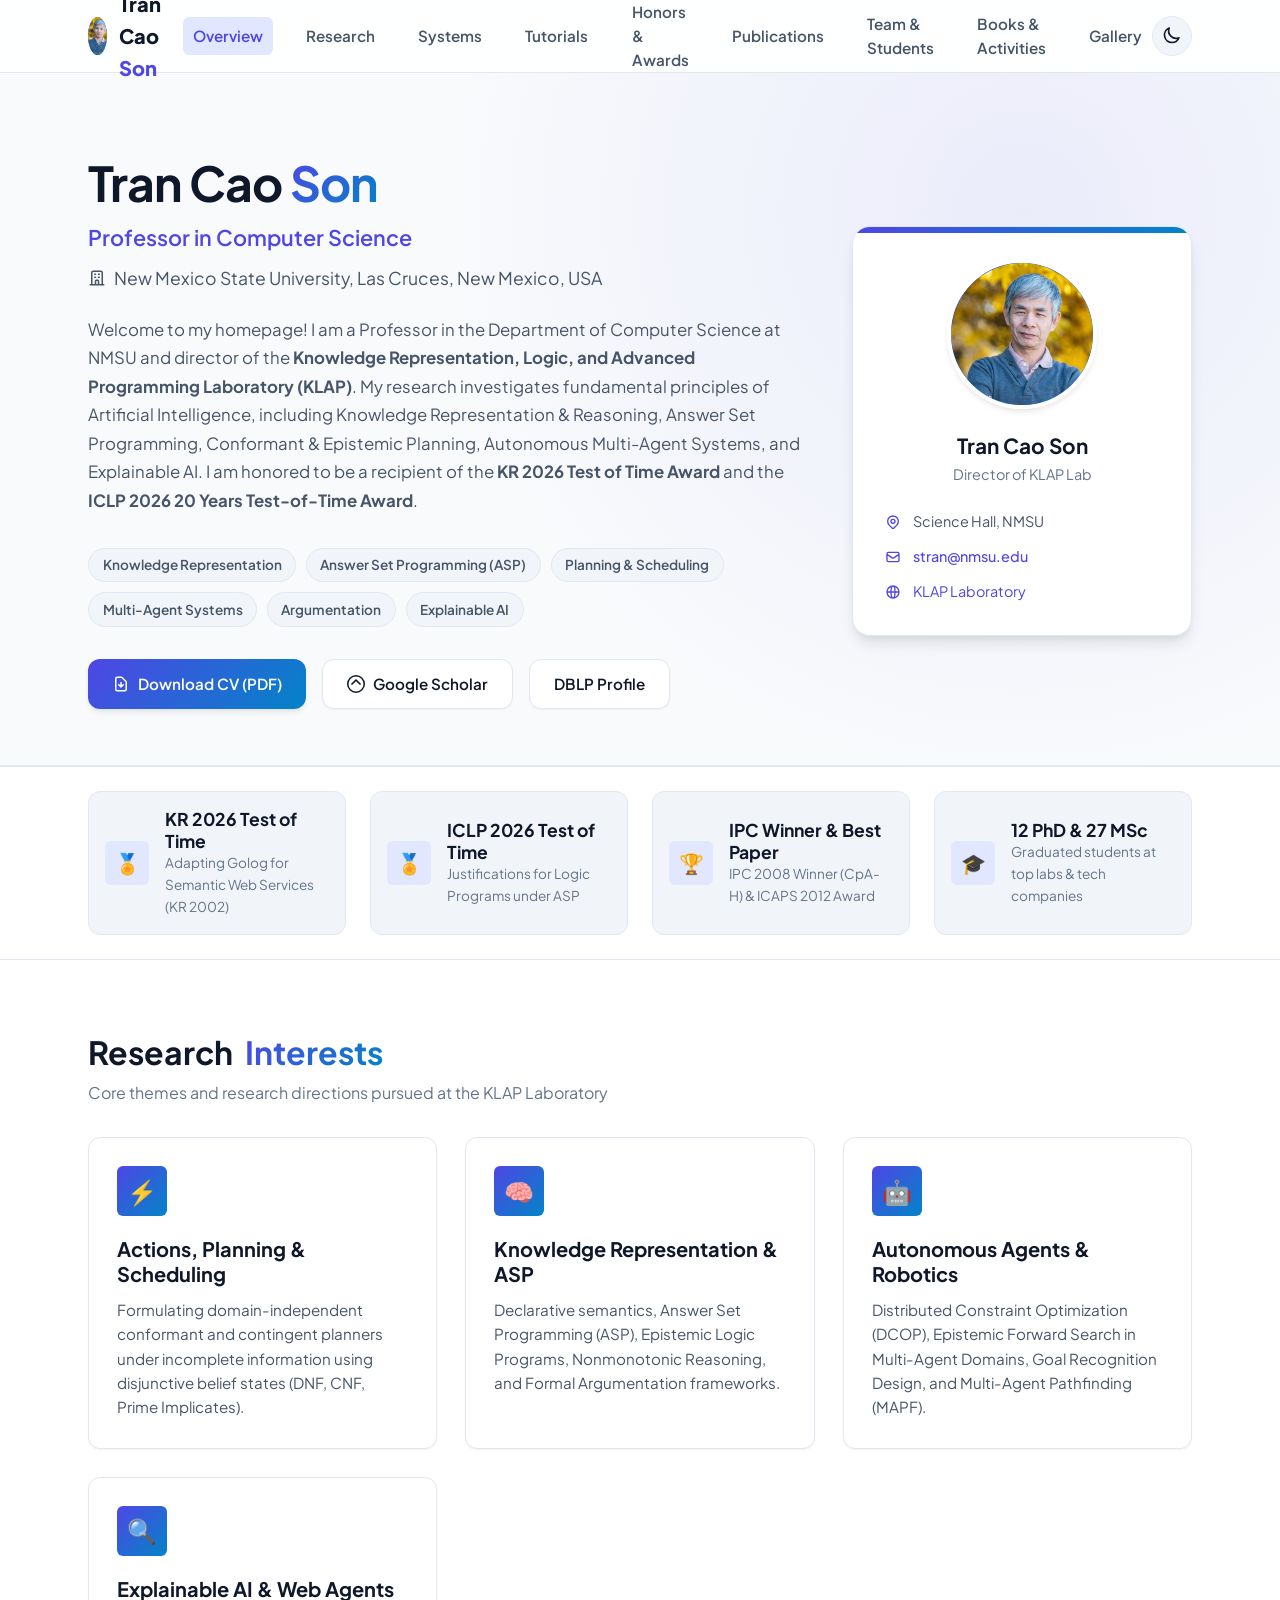
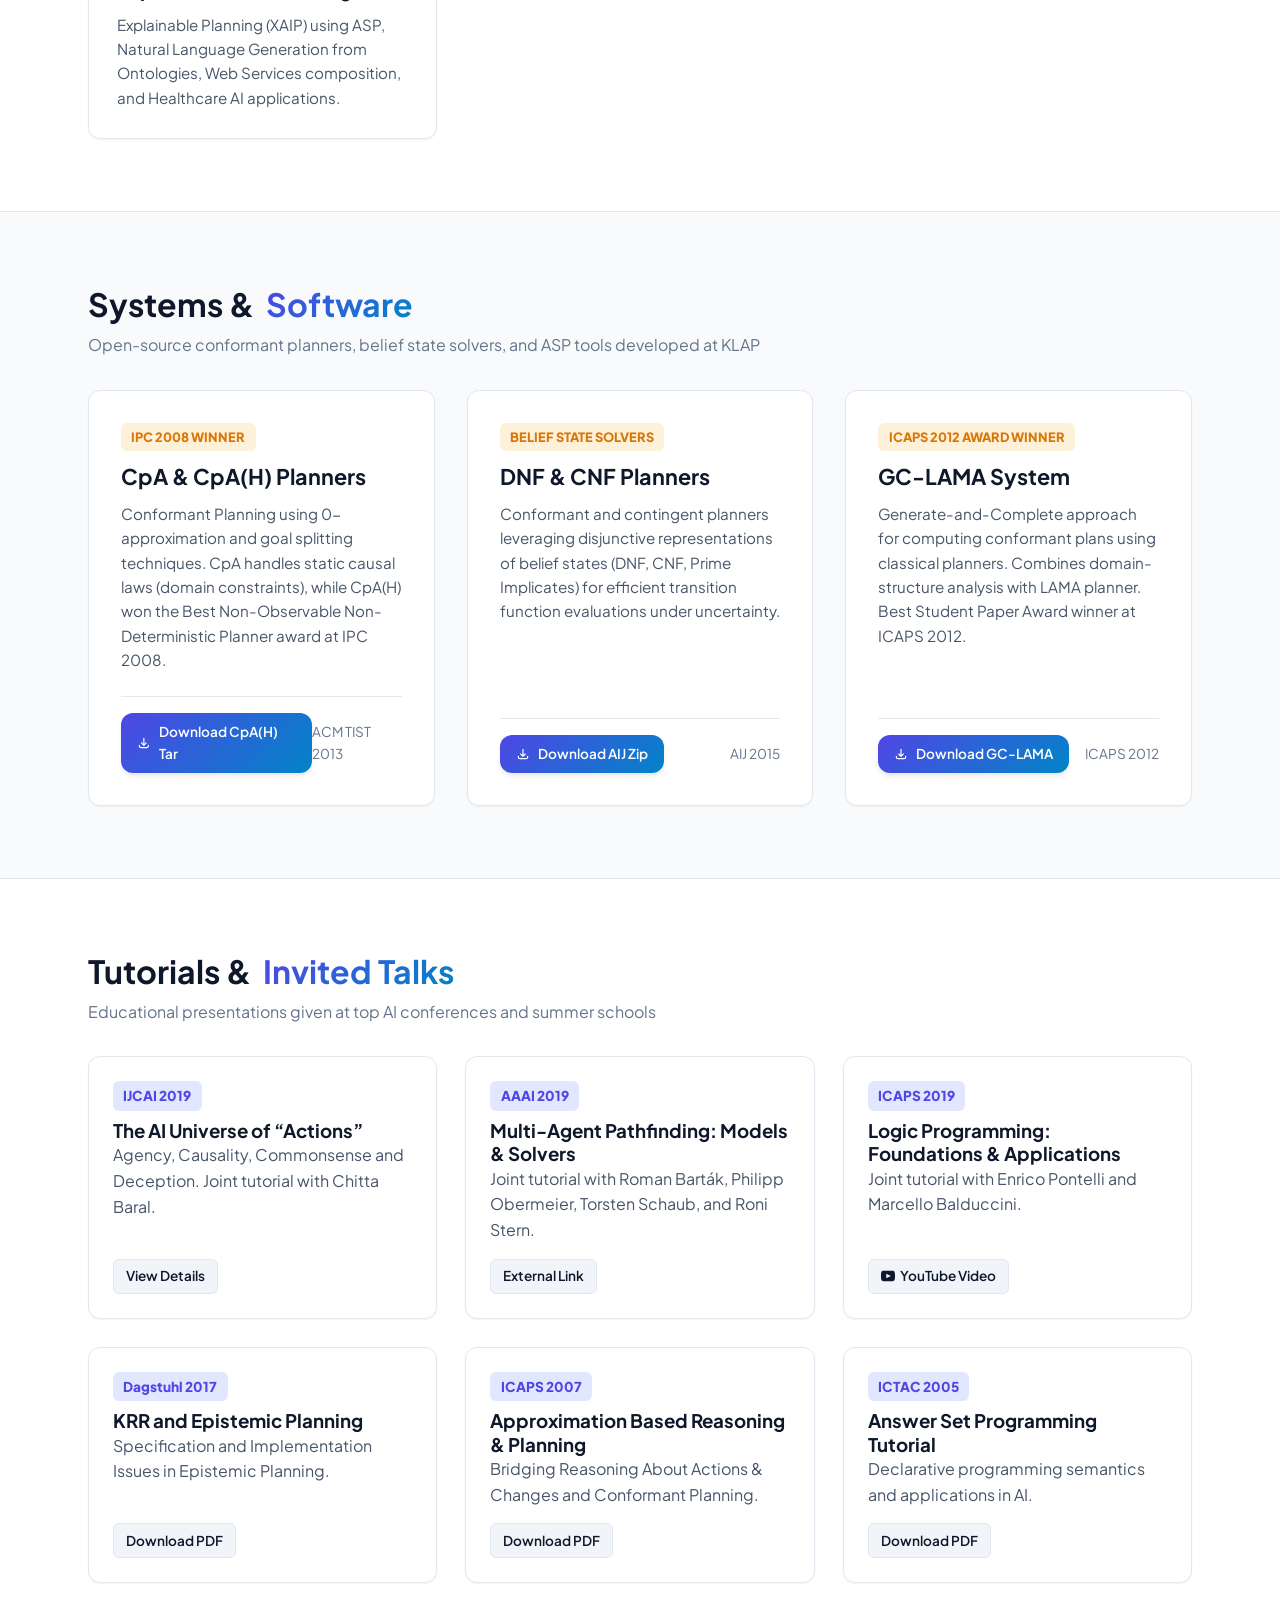
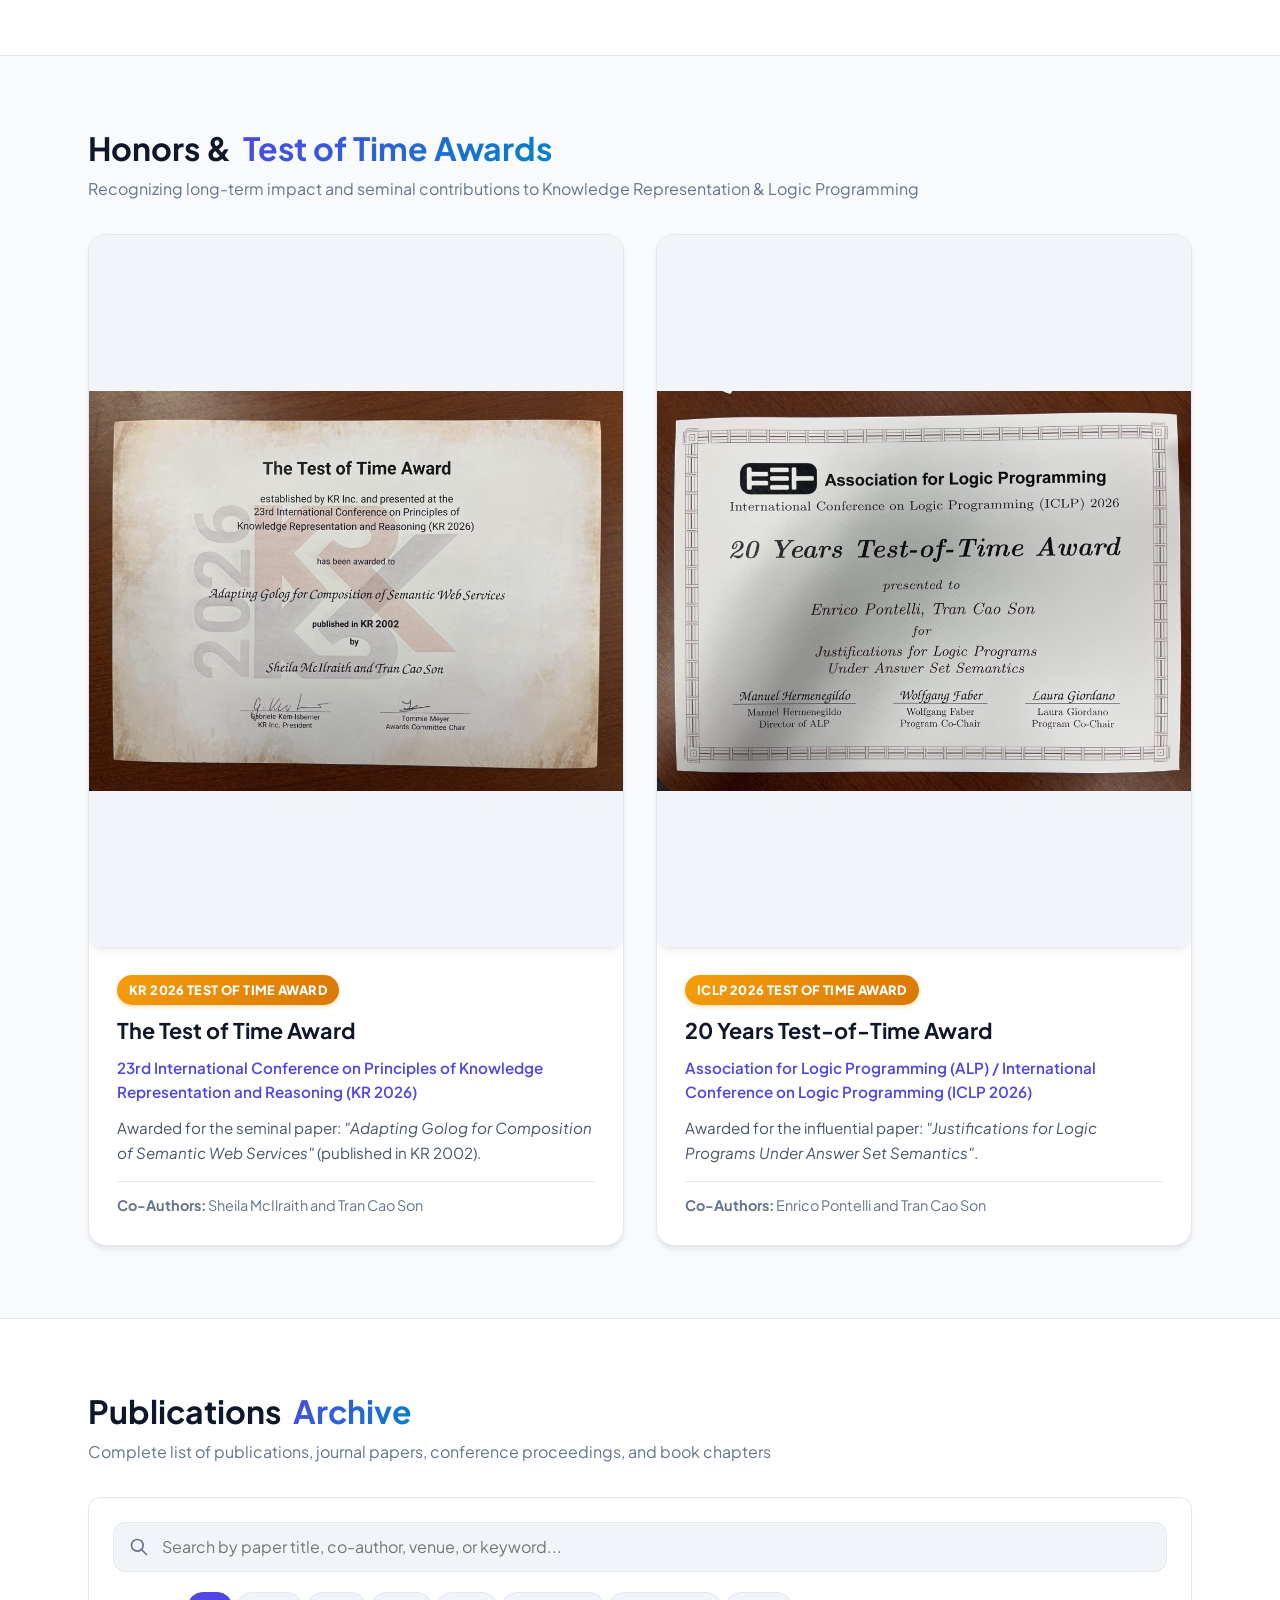
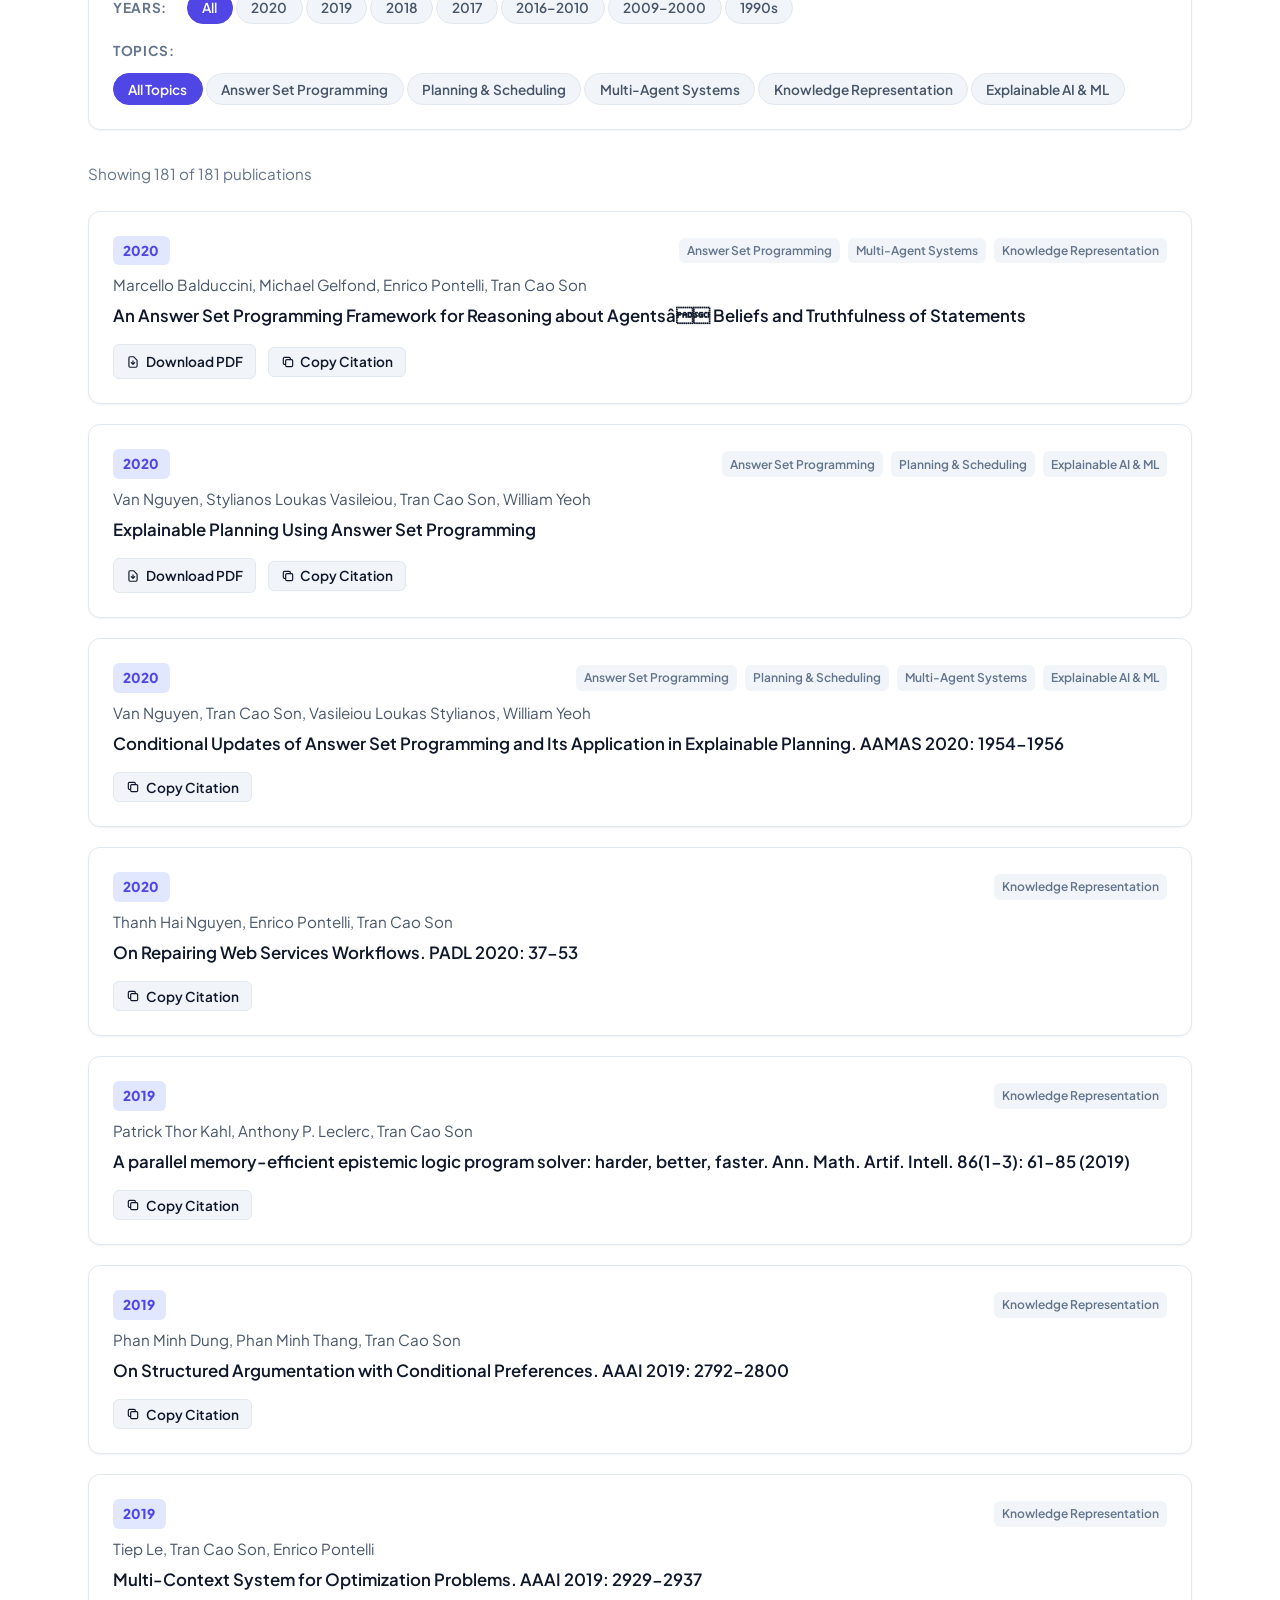
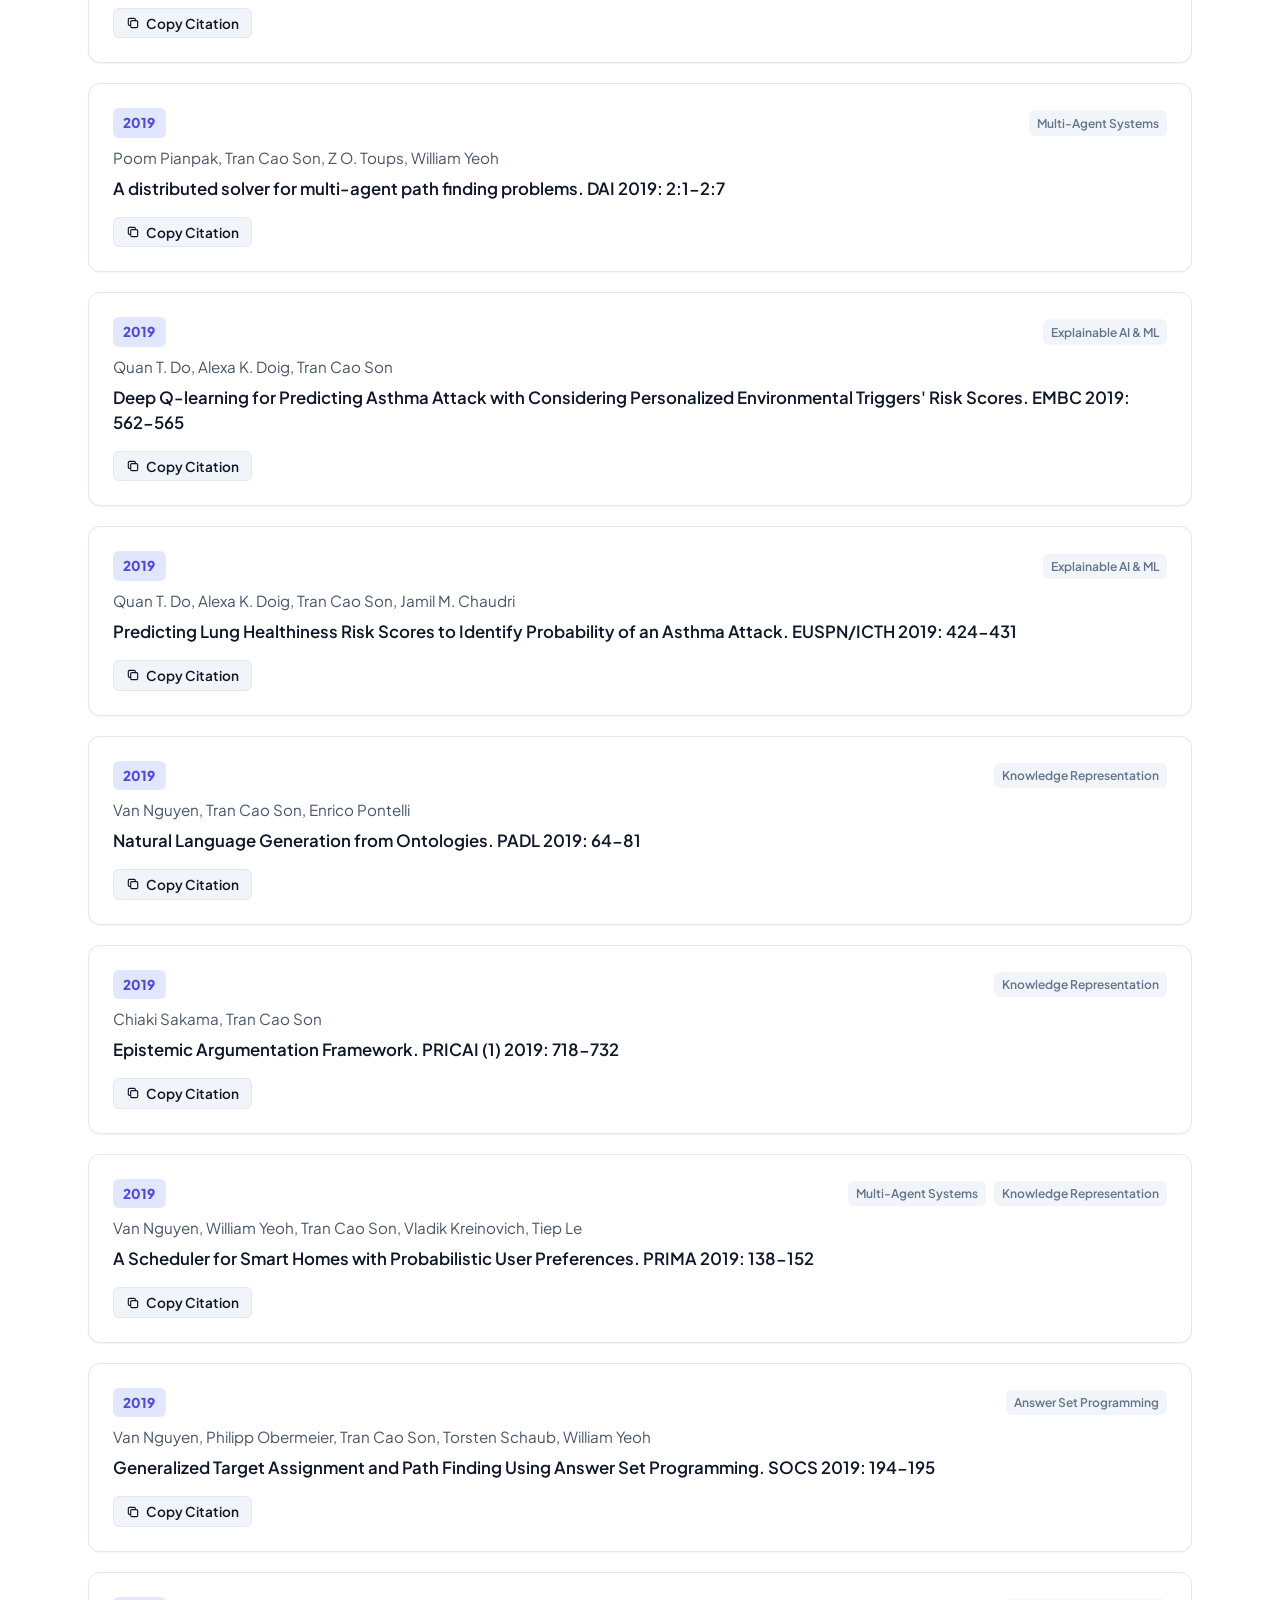
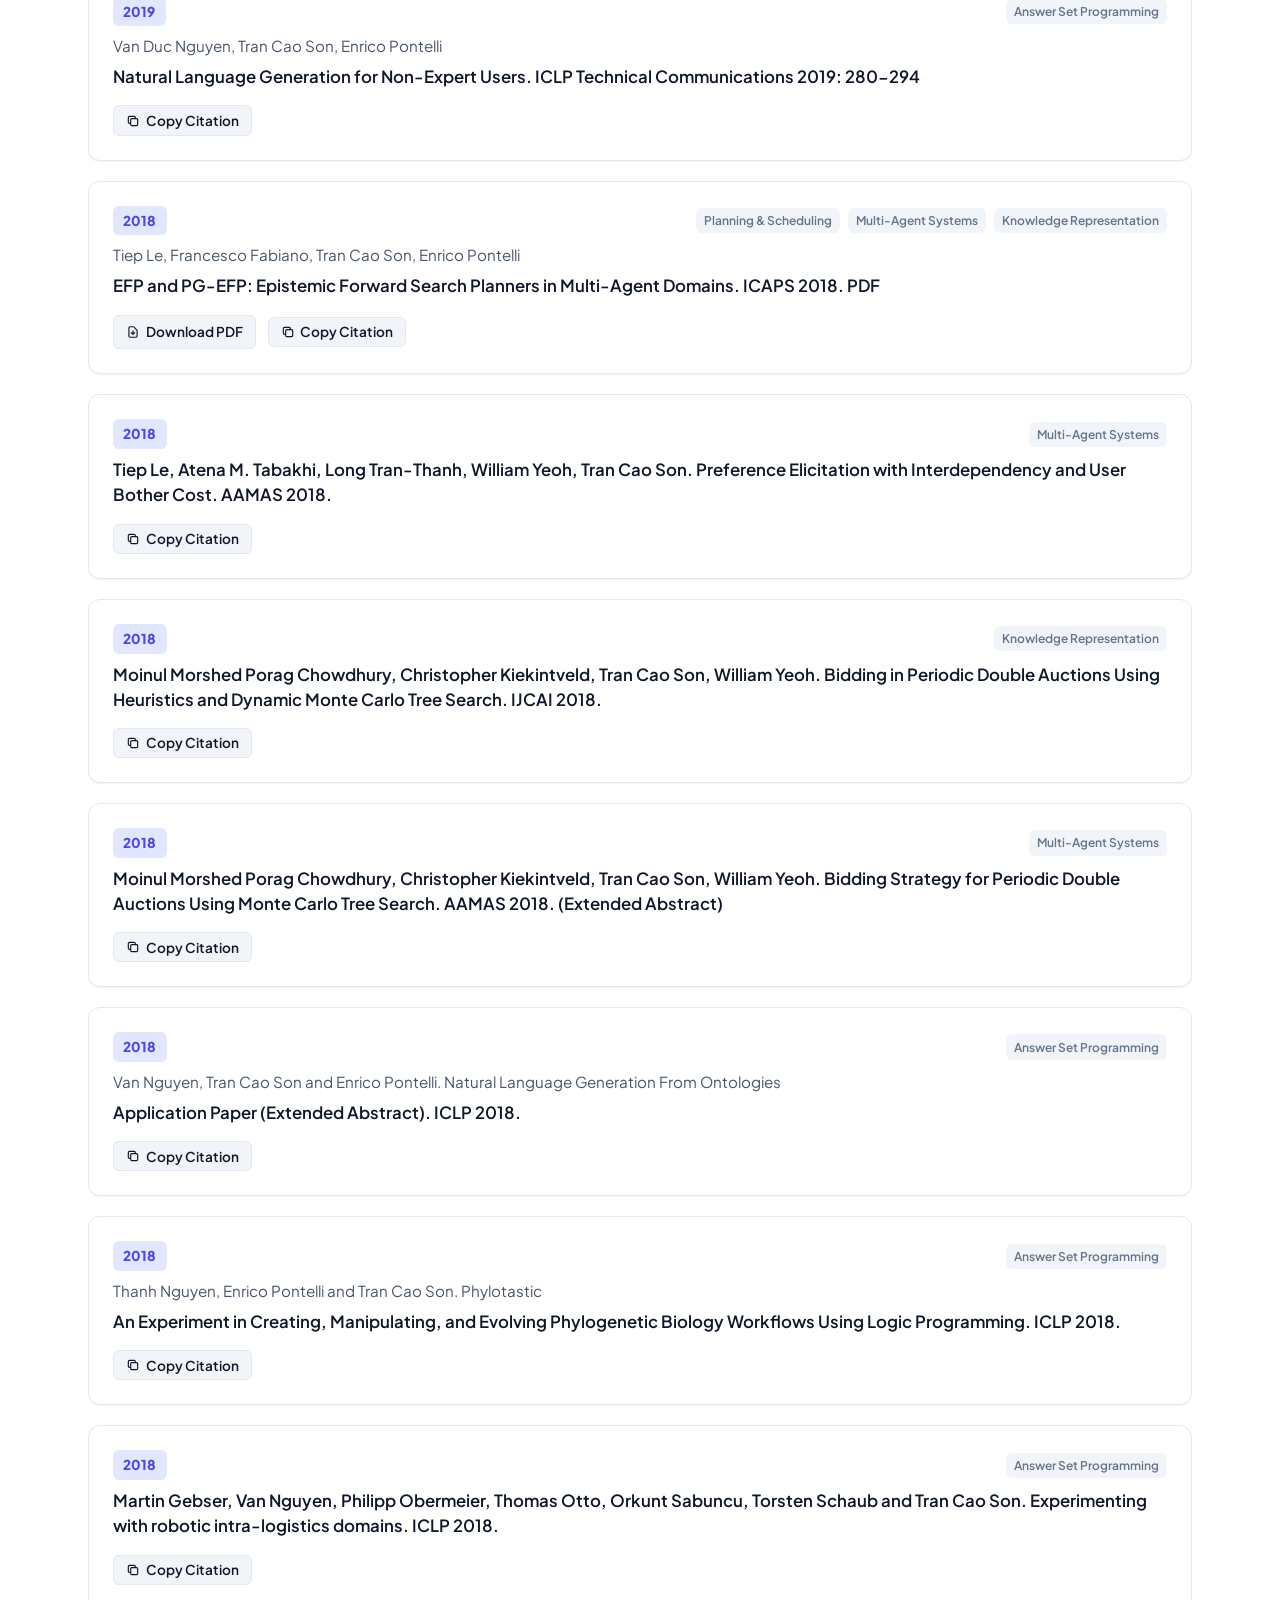
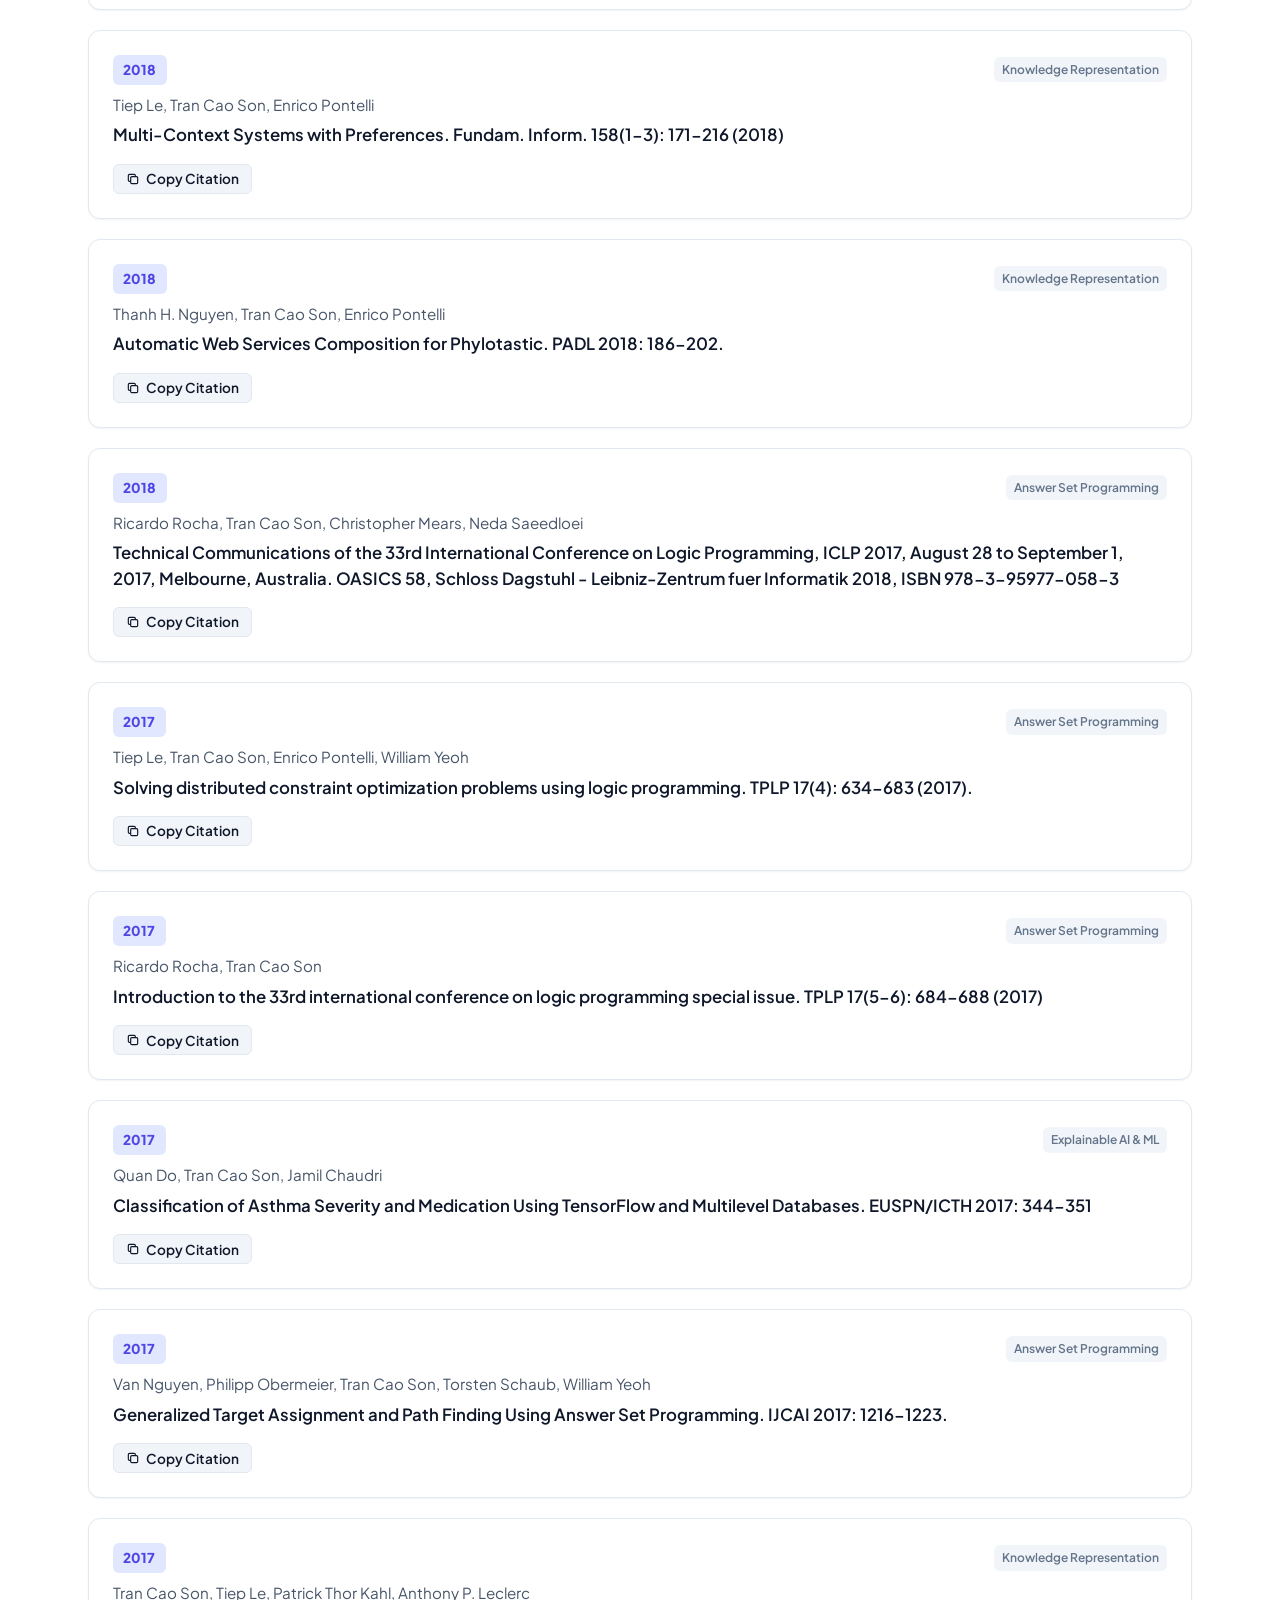
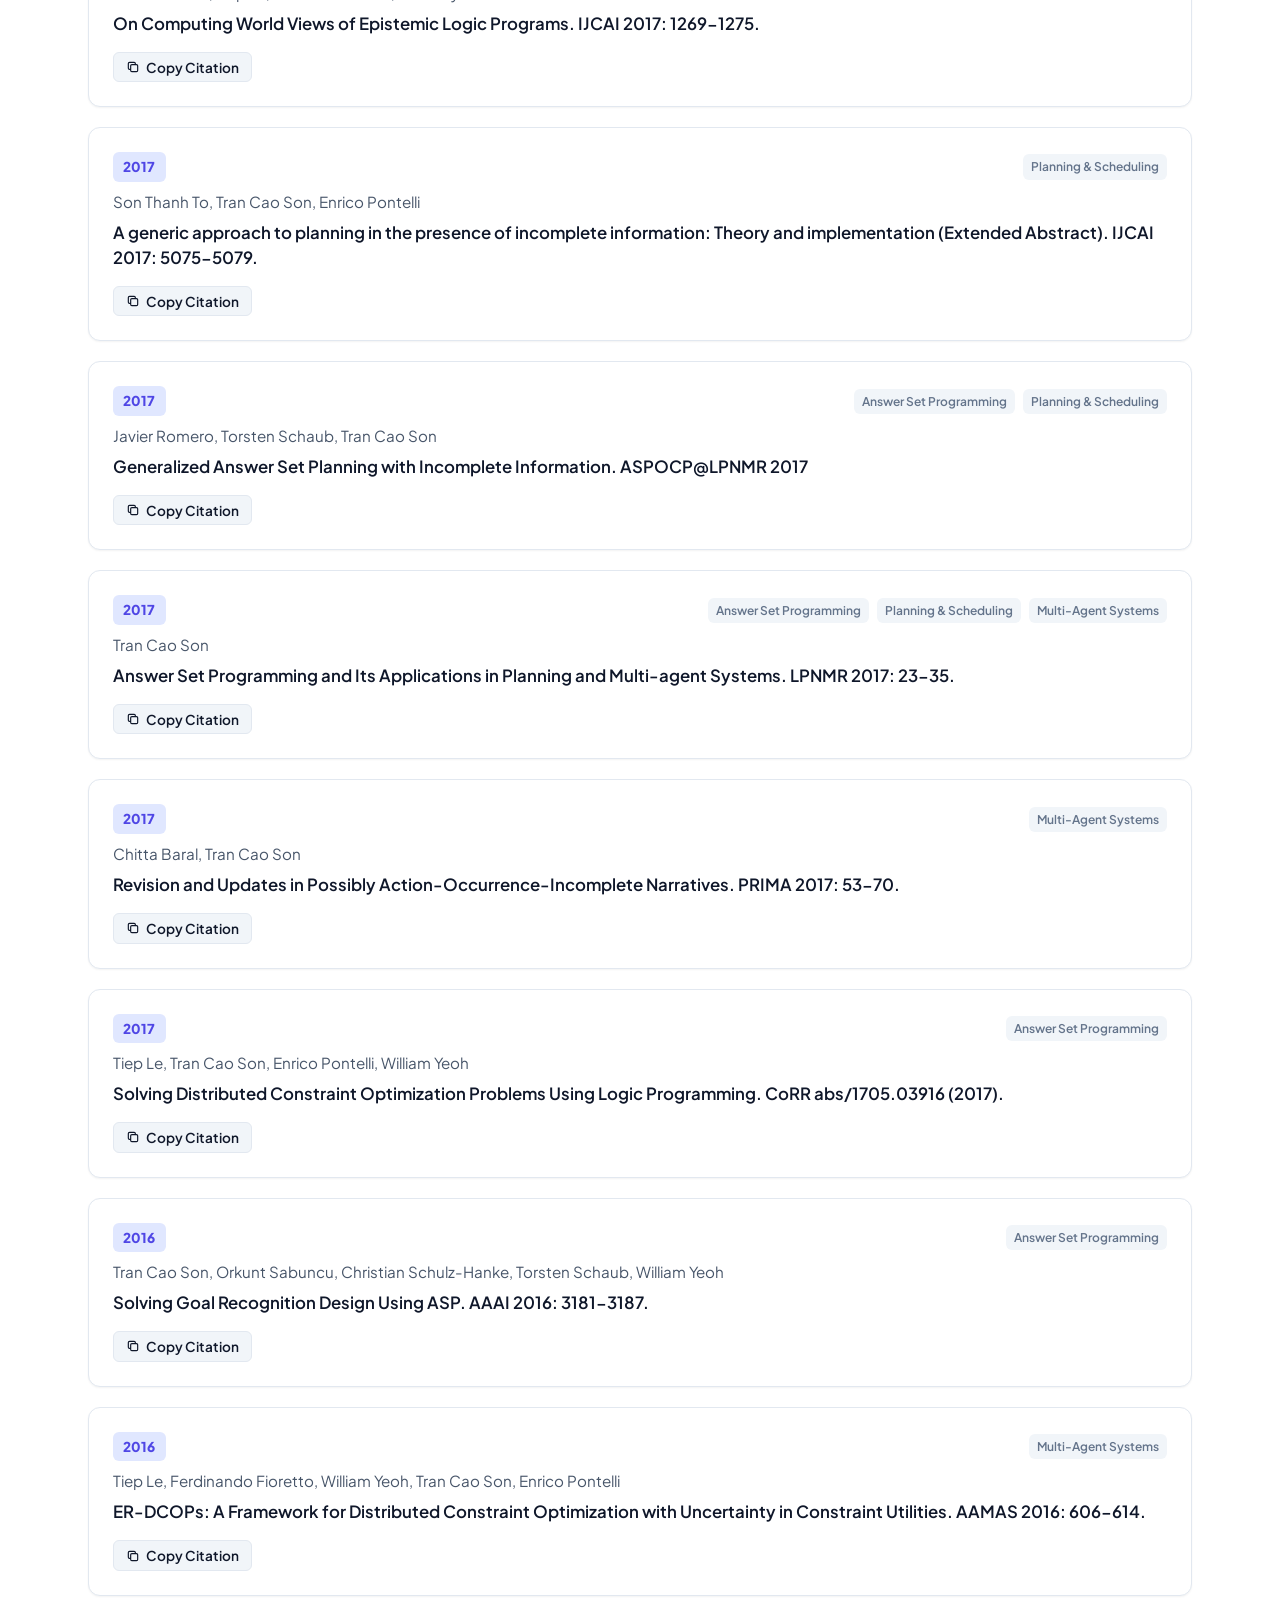
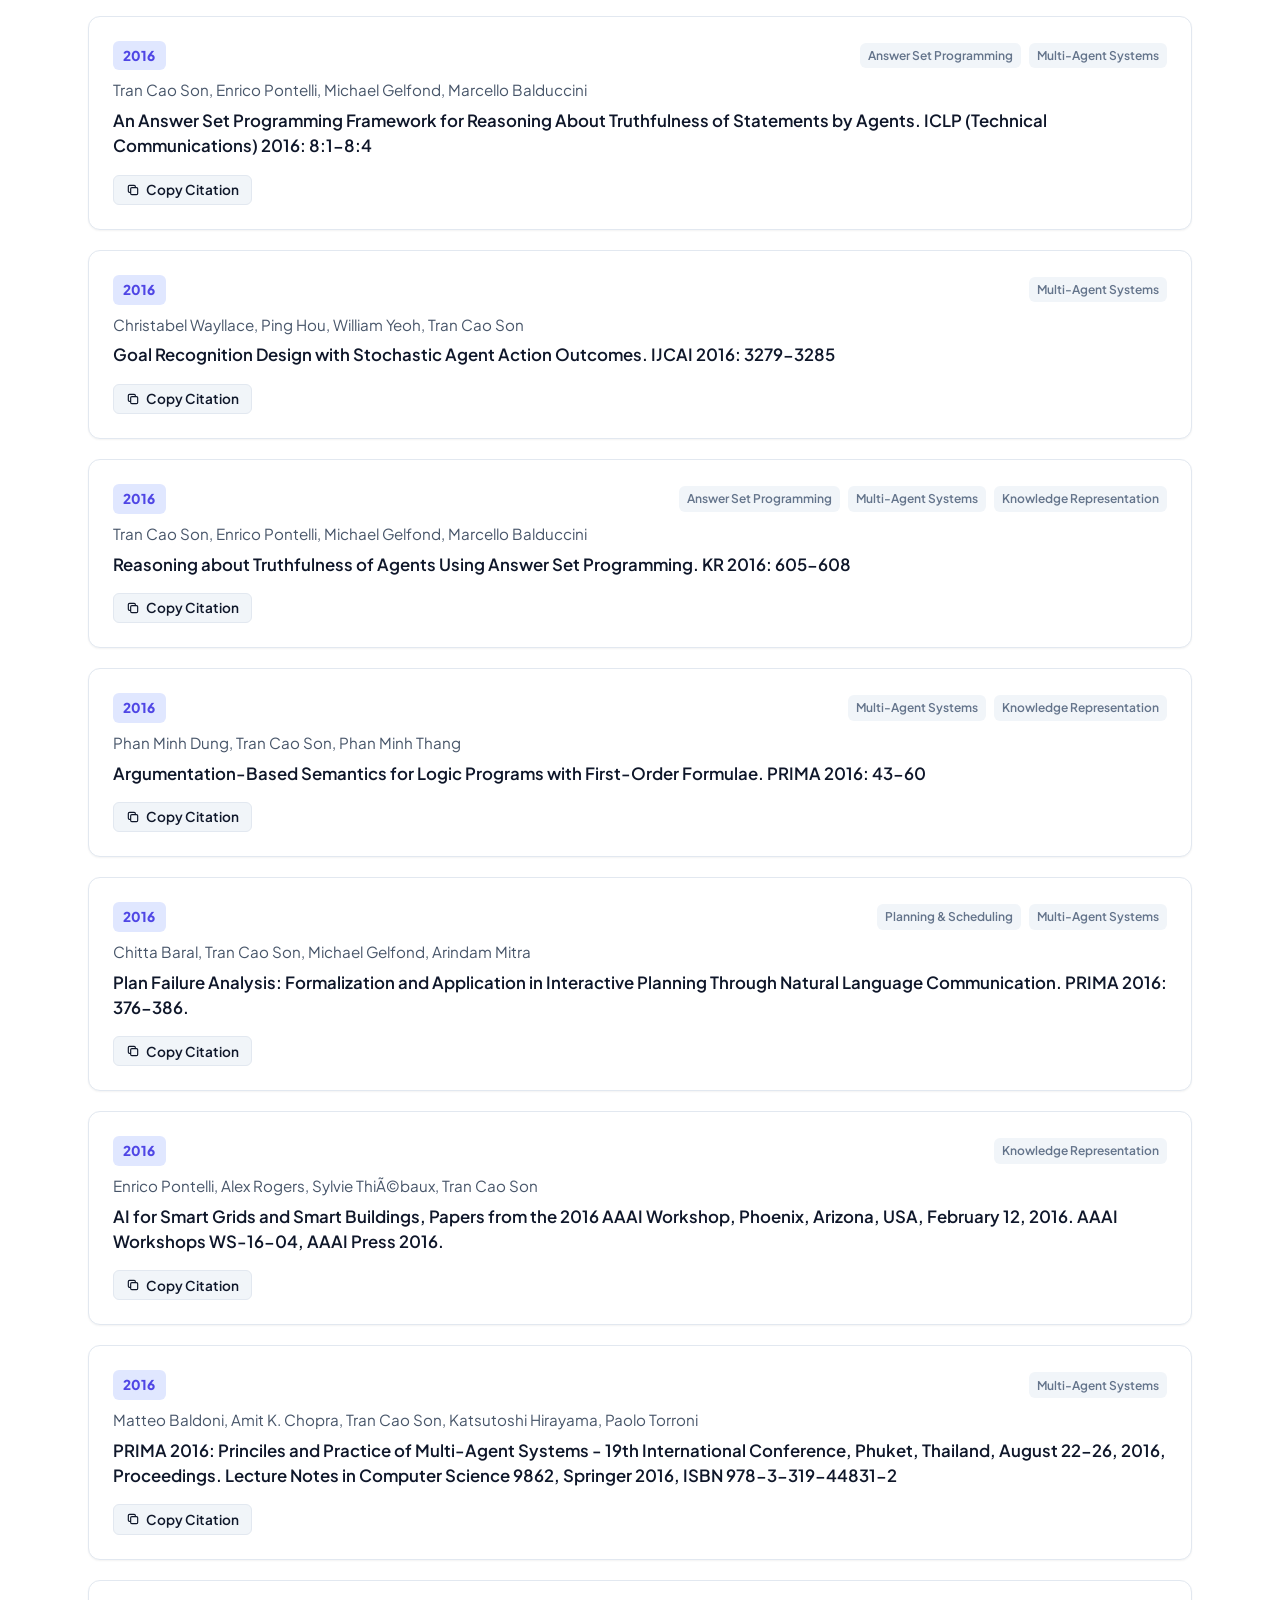
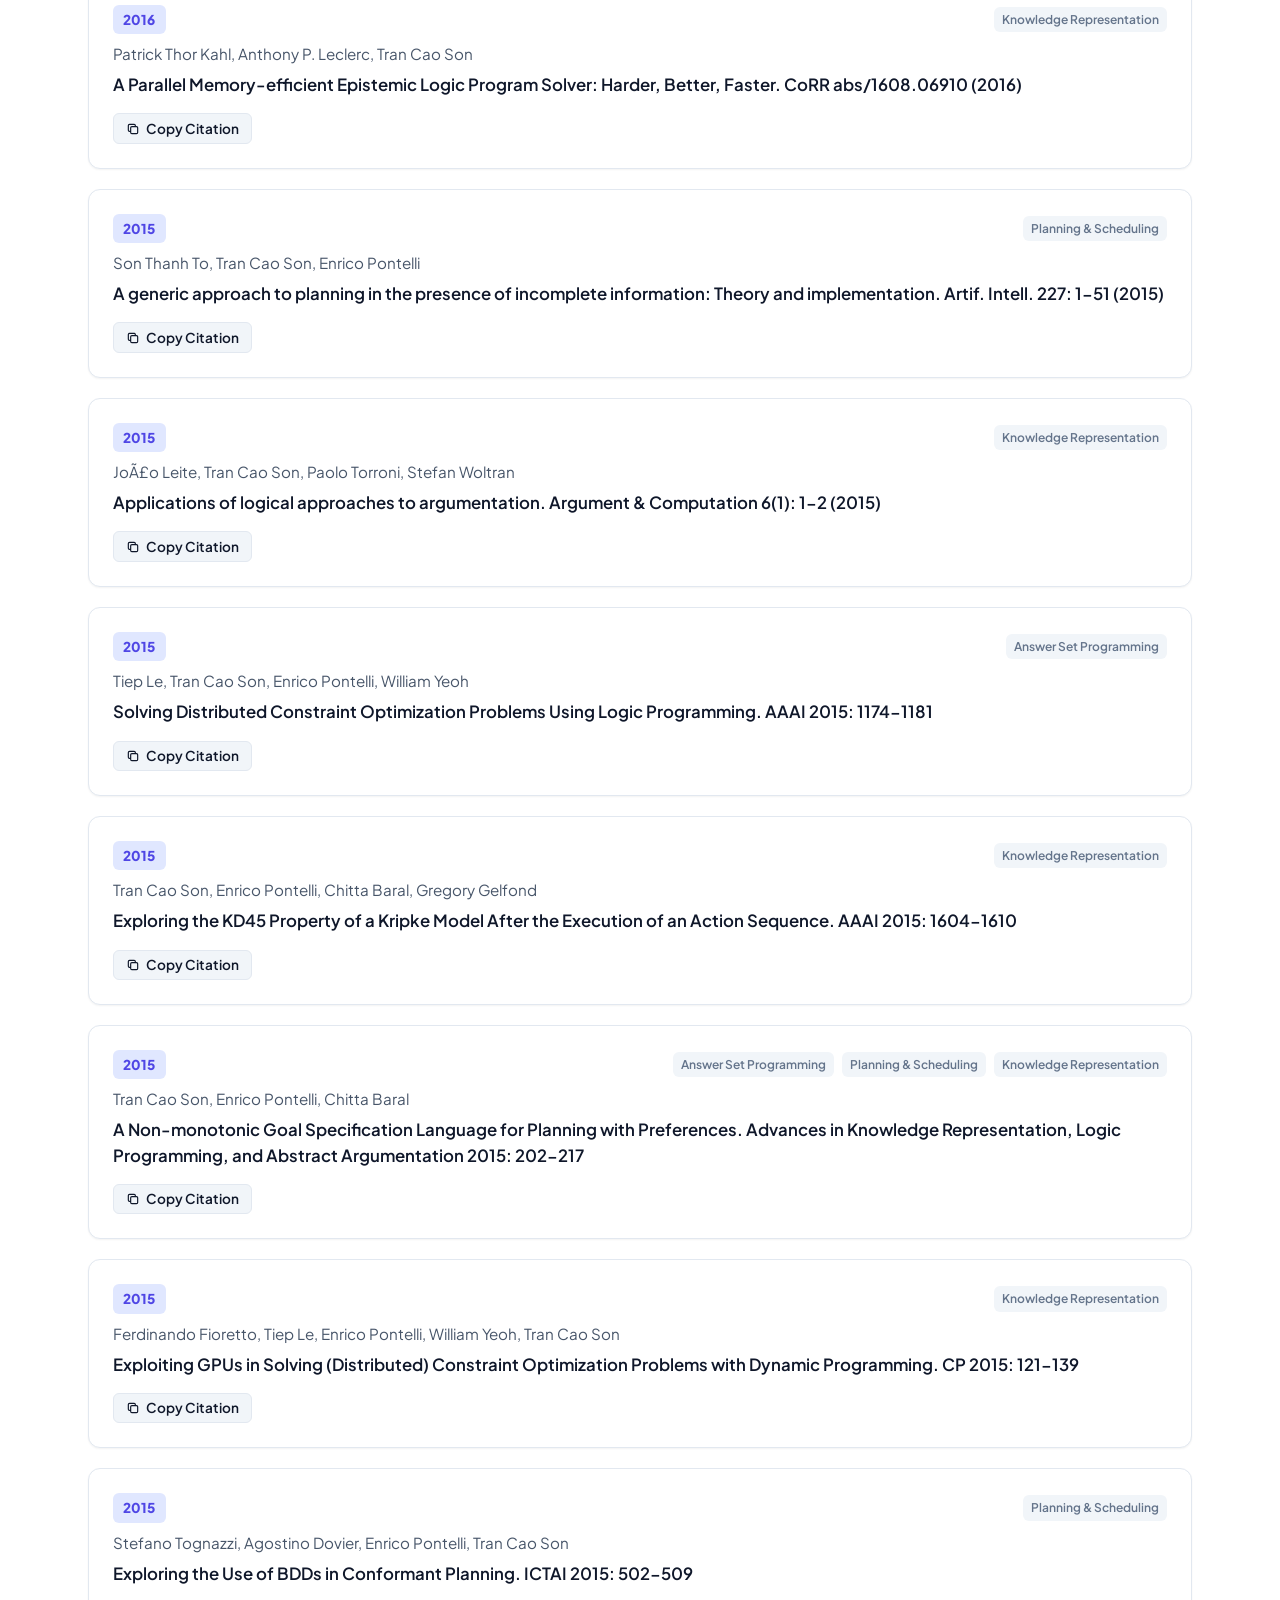
==== index.html @ 979876f3 "Update profile card and navbar avatars with son_nmsu.jpeg portrait" ====
<!DOCTYPE html>
<html lang="en" data-theme="light">
<head>
  <meta charset="UTF-8">
  <meta name="viewport" content="width=device-width, initial-scale=1.0">
  <title>Tran Cao Son - Professor of Computer Science | NMSU</title>
  <meta name="description" content="Personal webpage of Professor Tran Cao Son at New Mexico State University (NMSU). Research in Knowledge Representation, Answer Set Programming, Planning, and Autonomous Multi-Agent Systems.">
  <meta name="keywords" content="Tran Cao Son, Son Tran, NMSU, Computer Science, Knowledge Representation, Answer Set Programming, Planning, Logic Programming, Artificial Intelligence">
  
  <!-- Open Graph Meta -->
  <meta property="og:title" content="Tran Cao Son - Professor of Computer Science | NMSU">
  <meta property="og:description" content="Research in Knowledge Representation, Answer Set Programming, Planning, and Autonomous Multi-Agent Systems.">
  <meta property="og:type" content="website">

  <!-- Google Fonts -->
  <link rel="preconnect" href="https://fonts.googleapis.com">
  <link rel="preconnect" href="https://fonts.gstatic.com" crossorigin>
  <link href="https://fonts.googleapis.com/css2?family=Fira+Code:wght@400;500;600&family=Plus+Jakarta+Sans:wght@400;500;600;700;800&display=swap" rel="stylesheet">

  <!-- Stylesheet -->
  <link rel="stylesheet" href="styles.css">
</head>
<body>

  <!-- Navigation Bar -->
  <nav class="navbar" id="navbar">
    <div class="container">
      <a href="#" class="nav-brand">
        <div class="avatar-mini"><img src="pictures/son_nmsu.jpeg" alt="Tran Cao Son"></div>
        <div>Tran Cao <span class="highlight">Son</span></div>
      </a>

      <div class="nav-links" id="nav-links">
        <a href="#about" class="nav-link active">Overview</a>
        <a href="#research" class="nav-link">Research</a>
        <a href="#systems" class="nav-link">Systems</a>
        <a href="#tutorials" class="nav-link">Tutorials</a>
        <a href="#awards" class="nav-link">Honors & Awards</a>
        <a href="#publications" class="nav-link">Publications</a>
        <a href="#team" class="nav-link">Team & Students</a>
        <a href="#books" class="nav-link">Books & Activities</a>
        <a href="#gallery" class="nav-link">Gallery</a>
      </div>

      <div class="nav-actions">
        <button class="theme-toggle-btn" id="theme-toggle" aria-label="Toggle theme">
          <span id="theme-icon">
            <svg width="20" height="20" fill="none" stroke="currentColor" viewBox="0 0 24 24"><path stroke-linecap="round" stroke-linejoin="round" stroke-width="2" d="M20.354 15.354A9 9 0 018.646 3.646 9.003 9.003 0 0012 21a9.003 9.003 0 008.354-5.646z"></path></svg>
          </span>
        </button>
        <button class="mobile-menu-btn" id="mobile-menu-btn" aria-label="Mobile Menu">
          <svg width="24" height="24" fill="none" stroke="currentColor" viewBox="0 0 24 24"><path stroke-linecap="round" stroke-linejoin="round" stroke-width="2" d="M4 6h16M4 12h16m-7 6h7"></path></svg>
        </button>
      </div>
    </div>
  </nav>

  <!-- Hero Section -->
  <section class="hero" id="about">
    <div class="container">
      <div class="hero-grid">
        <div class="hero-content">
          <h1>Tran Cao <span class="gradient-text">Son</span></h1>
          <div class="hero-title">Professor in Computer Science</div>
          <div class="hero-institution">
            <svg width="18" height="18" fill="none" stroke="currentColor" viewBox="0 0 24 24"><path stroke-linecap="round" stroke-linejoin="round" stroke-width="2" d="M19 21V5a2 2 0 00-2-2H7a2 2 0 00-2 2v16m14 0h2m-2 0h-5m-9 0H3m2 0h5M9 7h1m-1 4h1m4-4h1m-1 4h1m-5 10v-5a1 1 0 011-1h2a1 1 0 011 1v5m-4 0h4"></path></svg>
            New Mexico State University, Las Cruces, New Mexico, USA
          </div>

          <p class="hero-bio">
            Welcome to my homepage! I am a Professor in the Department of Computer Science at NMSU and director of the 
            <strong>Knowledge Representation, Logic, and Advanced Programming Laboratory (KLAP)</strong>. 
            My research investigates fundamental principles of Artificial Intelligence, including Knowledge Representation & Reasoning, Answer Set Programming, Conformant & Epistemic Planning, Autonomous Multi-Agent Systems, and Explainable AI.
            I am honored to be a recipient of the <strong>KR 2026 Test of Time Award</strong> and the <strong>ICLP 2026 20 Years Test-of-Time Award</strong>.
          </p>

          <div class="hero-tags">
            <span class="hero-tag">Knowledge Representation</span>
            <span class="hero-tag">Answer Set Programming (ASP)</span>
            <span class="hero-tag">Planning & Scheduling</span>
            <span class="hero-tag">Multi-Agent Systems</span>
            <span class="hero-tag">Argumentation</span>
            <span class="hero-tag">Explainable AI</span>
          </div>

          <div class="hero-actions">
            <a href="Son_Tran_bio.pdf" target="_blank" class="btn btn-primary">
              <svg width="18" height="18" fill="none" stroke="currentColor" viewBox="0 0 24 24"><path stroke-linecap="round" stroke-linejoin="round" stroke-width="2" d="M12 10v6m0 0l-3-3m3 3l3-3m2 8H7a2 2 0 01-2-2V5a2 2 0 012-2h5.586a1 1 0 01.707.293l5.414 5.414a1 1 0 01.293.707V19a2 2 0 01-2 2z"></path></svg>
              Download CV (PDF)
            </a>
            <a href="https://scholar.google.com/citations?hl=en&user=7jKj_NcAAAAJ" target="_blank" class="btn btn-secondary">
              <svg width="18" height="18" fill="currentColor" viewBox="0 0 24 24"><path d="M12 24a12 12 0 1 1 12-12 12.013 12.013 0 0 1-12 12zm0-22a10 10 0 1 0 10 10A10.011 10.011 0 0 0 12 2z"/><path d="M5.25 12l6.75-6.75 6.75 6.75-1.414 1.414L12 8.172l-5.336 5.242z"/></svg>
              Google Scholar
            </a>
            <a href="http://www.informatik.uni-trier.de/~ley/db/indices/a-tree/s/Son:Tran_Cao.html" target="_blank" class="btn btn-secondary">
              DBLP Profile
            </a>
          </div>
        </div>

        <div class="hero-card-col">
          <div class="profile-card">
            <div class="profile-avatar"><img src="pictures/son_nmsu.jpeg" alt="Tran Cao Son"></div>
            <h3>Tran Cao Son</h3>
            <p>Director of KLAP Lab</p>

            <div class="profile-links">
              <div class="profile-link-item">
                <svg width="16" height="16" fill="none" stroke="currentColor" viewBox="0 0 24 24"><path stroke-linecap="round" stroke-linejoin="round" stroke-width="2" d="M17.657 16.657L13.414 20.9a1.998 1.998 0 01-2.827 0l-4.244-4.243a8 8 0 1111.314 0z"></path><path stroke-linecap="round" stroke-linejoin="round" stroke-width="2" d="M15 11a3 3 0 11-6 0 3 3 0 016 0z"></path></svg>
                <span>Science Hall, NMSU</span>
              </div>
              <div class="profile-link-item">
                <svg width="16" height="16" fill="none" stroke="currentColor" viewBox="0 0 24 24"><path stroke-linecap="round" stroke-linejoin="round" stroke-width="2" d="M3 8l7.89 5.26a2 2 0 002.22 0L21 8M5 19h14a2 2 0 002-2V7a2 2 0 00-2-2H5a2 2 0 00-2 2v10a2 2 0 002 2z"></path></svg>
                <a href="mailto:stran@nmsu.edu" style="color: var(--accent-primary); font-weight: 500;">stran@nmsu.edu</a>
              </div>
              <div class="profile-link-item">
                <svg width="16" height="16" fill="none" stroke="currentColor" viewBox="0 0 24 24"><path stroke-linecap="round" stroke-linejoin="round" stroke-width="2" d="M21 12a9 9 0 01-9 9m9-9a9 9 0 00-9-9m9 9H3m9 9a9 9 0 01-9-9m9 9c1.657 0 3-4.03 3-9s-1.343-9-3-9m0 18c-1.657 0-3-4.03-3-9s1.343-9 3-9m-9 9a9 9 0 019-9"></path></svg>
                <a href="http://www.cs.nmsu.edu/lldap/" target="_blank">KLAP Laboratory</a>
              </div>
            </div>
          </div>
        </div>
      </div>
    </div>
  </section>

  <!-- Quick Highlights Banner -->
  <div class="highlights-bar">
    <div class="container">
      <div class="highlights-grid">
        <div class="highlight-item">
          <div class="highlight-icon">🏅</div>
          <div class="highlight-info">
            <h4>KR 2026 Test of Time</h4>
            <p>Adapting Golog for Semantic Web Services (KR 2002)</p>
          </div>
        </div>
        <div class="highlight-item">
          <div class="highlight-icon">🏅</div>
          <div class="highlight-info">
            <h4>ICLP 2026 Test of Time</h4>
            <p>Justifications for Logic Programs under ASP</p>
          </div>
        </div>
        <div class="highlight-item">
          <div class="highlight-icon">🏆</div>
          <div class="highlight-info">
            <h4>IPC Winner & Best Paper</h4>
            <p>IPC 2008 Winner (CpA-H) & ICAPS 2012 Award</p>
          </div>
        </div>
        <div class="highlight-item">
          <div class="highlight-icon">🎓</div>
          <div class="highlight-info">
            <h4>12 PhD & 27 MSc</h4>
            <p>Graduated students at top labs & tech companies</p>
          </div>
        </div>
      </div>
    </div>
  </div>

  <!-- Research Interests -->
  <section class="section section-alt" id="research">
    <div class="container">
      <h2 class="section-title">Research <span class="gradient-text">Interests</span></h2>
      <p class="section-subtitle">Core themes and research directions pursued at the KLAP Laboratory</p>

      <div class="research-grid">
        <div class="research-card">
          <div class="research-card-icon">⚡</div>
          <h3>Actions, Planning & Scheduling</h3>
          <p>Formulating domain-independent conformant and contingent planners under incomplete information using disjunctive belief states (DNF, CNF, Prime Implicates).</p>
        </div>

        <div class="research-card">
          <div class="research-card-icon">🧠</div>
          <h3>Knowledge Representation & ASP</h3>
          <p>Declarative semantics, Answer Set Programming (ASP), Epistemic Logic Programs, Nonmonotonic Reasoning, and Formal Argumentation frameworks.</p>
        </div>

        <div class="research-card">
          <div class="research-card-icon">🤖</div>
          <h3>Autonomous Agents & Robotics</h3>
          <p>Distributed Constraint Optimization (DCOP), Epistemic Forward Search in Multi-Agent Domains, Goal Recognition Design, and Multi-Agent Pathfinding (MAPF).</p>
        </div>

        <div class="research-card">
          <div class="research-card-icon">🔍</div>
          <h3>Explainable AI & Web Agents</h3>
          <p>Explainable Planning (XAIP) using ASP, Natural Language Generation from Ontologies, Web Services composition, and Healthcare AI applications.</p>
        </div>
      </div>
    </div>
  </section>

  <!-- Systems & Software Section -->
  <section class="section" id="systems">
    <div class="container">
      <h2 class="section-title">Systems & <span class="gradient-text">Software</span></h2>
      <p class="section-subtitle">Open-source conformant planners, belief state solvers, and ASP tools developed at KLAP</p>

      <div class="systems-grid">
        <div class="system-card">
          <div>
            <span class="system-badge">IPC 2008 Winner</span>
            <h3>CpA & CpA(H) Planners</h3>
            <p>Conformant Planning using 0-approximation and goal splitting techniques. CpA handles static causal laws (domain constraints), while CpA(H) won the Best Non-Observable Non-Deterministic Planner award at IPC 2008.</p>
          </div>
          <div class="system-download">
            <a href="http://www.cs.nmsu.edu/~tson/CpA/CpAH.tar" class="btn btn-primary" style="font-size: 0.85rem; padding: 0.5rem 1rem;">
              <svg width="14" height="14" fill="none" stroke="currentColor" viewBox="0 0 24 24"><path stroke-linecap="round" stroke-linejoin="round" stroke-width="2" d="M4 16v1a3 3 0 003 3h10a3 3 0 003-3v-1m-4-4l-4 4m0 0l-4-4m4 4V4"></path></svg>
              Download CpA(H) Tar
            </a>
            <span style="font-size: 0.85rem; color: var(--text-muted);">ACM TIST 2013</span>
          </div>
        </div>

        <div class="system-card">
          <div>
            <span class="system-badge">Belief State Solvers</span>
            <h3>DNF & CNF Planners</h3>
            <p>Conformant and contingent planners leveraging disjunctive representations of belief states (DNF, CNF, Prime Implicates) for efficient transition function evaluations under uncertainty.</p>
          </div>
          <div class="system-download">
            <a href="http://www.cs.nmsu.edu/~tson/CpA/Conformant_AIJ.zip" class="btn btn-primary" style="font-size: 0.85rem; padding: 0.5rem 1rem;">
              <svg width="14" height="14" fill="none" stroke="currentColor" viewBox="0 0 24 24"><path stroke-linecap="round" stroke-linejoin="round" stroke-width="2" d="M4 16v1a3 3 0 003 3h10a3 3 0 003-3v-1m-4-4l-4 4m0 0l-4-4m4 4V4"></path></svg>
              Download AIJ Zip
            </a>
            <span style="font-size: 0.85rem; color: var(--text-muted);">AIJ 2015</span>
          </div>
        </div>

        <div class="system-card">
          <div>
            <span class="system-badge">ICAPS 2012 Award Winner</span>
            <h3>GC-LAMA System</h3>
            <p>Generate-and-Complete approach for computing conformant plans using classical planners. Combines domain-structure analysis with LAMA planner. Best Student Paper Award winner at ICAPS 2012.</p>
          </div>
          <div class="system-download">
            <a href="http://www.cs.nmsu.edu/~knguyen/Softwares/GC_LAMA.tar.gz" class="btn btn-primary" style="font-size: 0.85rem; padding: 0.5rem 1rem;">
              <svg width="14" height="14" fill="none" stroke="currentColor" viewBox="0 0 24 24"><path stroke-linecap="round" stroke-linejoin="round" stroke-width="2" d="M4 16v1a3 3 0 003 3h10a3 3 0 003-3v-1m-4-4l-4 4m0 0l-4-4m4 4V4"></path></svg>
              Download GC-LAMA
            </a>
            <span style="font-size: 0.85rem; color: var(--text-muted);">ICAPS 2012</span>
          </div>
        </div>
      </div>
    </div>
  </section>

  <!-- Tutorials & Invited Talks Section -->
  <section class="section section-alt" id="tutorials">
    <div class="container">
      <h2 class="section-title">Tutorials & <span class="gradient-text">Invited Talks</span></h2>
      <p class="section-subtitle">Educational presentations given at top AI conferences and summer schools</p>

      <div class="tutorials-grid">
        <div class="tutorial-card">
          <div>
            <span class="pub-year" style="display: inline-block; margin-bottom: 0.5rem;">IJCAI 2019</span>
            <h3>The AI Universe of “Actions”</h3>
            <p style="color: var(--text-secondary); margin-bottom: 1rem;">Agency, Causality, Commonsense and Deception. Joint tutorial with Chitta Baral.</p>
          </div>
          <a href="tutorials/rac-ijcai19.html" class="pub-btn" style="width: fit-content;">View Details</a>
        </div>

        <div class="tutorial-card">
          <div>
            <span class="pub-year" style="display: inline-block; margin-bottom: 0.5rem;">AAAI 2019</span>
            <h3>Multi-Agent Pathfinding: Models & Solvers</h3>
            <p style="color: var(--text-secondary); margin-bottom: 1rem;">Joint tutorial with Roman Barták, Philipp Obermeier, Torsten Schaub, and Roni Stern.</p>
          </div>
          <a href="http://ktiml.mff.cuni.cz/~bartak/AAAI2019/" target="_blank" class="pub-btn" style="width: fit-content;">External Link</a>
        </div>

        <div class="tutorial-card">
          <div>
            <span class="pub-year" style="display: inline-block; margin-bottom: 0.5rem;">ICAPS 2019</span>
            <h3>Logic Programming: Foundations & Applications</h3>
            <p style="color: var(--text-secondary); margin-bottom: 1rem;">Joint tutorial with Enrico Pontelli and Marcello Balduccini.</p>
          </div>
          <a href="https://www.youtube.com/watch?v=_d8yPQu7E94&t=1318s" target="_blank" class="pub-btn" style="width: fit-content;">
            <svg width="14" height="14" fill="currentColor" viewBox="0 0 24 24"><path d="M19.615 3.184c-3.604-.246-11.631-.245-15.23 0-3.897.266-4.356 2.62-4.385 8.816.029 6.185.484 8.549 4.385 8.816 3.6.245 11.626.246 15.23 0 3.897-.266 4.356-2.62 4.385-8.816-.029-6.185-.484-8.549-4.385-8.816zm-10.615 12.816v-8l8 3.993-8 4.007z"/></svg>
            YouTube Video
          </a>
        </div>

        <div class="tutorial-card">
          <div>
            <span class="pub-year" style="display: inline-block; margin-bottom: 0.5rem;">Dagstuhl 2017</span>
            <h3>KRR and Epistemic Planning</h3>
            <p style="color: var(--text-secondary); margin-bottom: 1rem;">Specification and Implementation Issues in Epistemic Planning.</p>
          </div>
          <a href="tutorials/2017-dagstuhl.pdf" target="_blank" class="pub-btn" style="width: fit-content;">Download PDF</a>
        </div>

        <div class="tutorial-card">
          <div>
            <span class="pub-year" style="display: inline-block; margin-bottom: 0.5rem;">ICAPS 2007</span>
            <h3>Approximation Based Reasoning & Planning</h3>
            <p style="color: var(--text-secondary); margin-bottom: 1rem;">Bridging Reasoning About Actions & Changes and Conformant Planning.</p>
          </div>
          <a href="tutorials/rac-cp.pdf" target="_blank" class="pub-btn" style="width: fit-content;">Download PDF</a>
        </div>

        <div class="tutorial-card">
          <div>
            <span class="pub-year" style="display: inline-block; margin-bottom: 0.5rem;">ICTAC 2005</span>
            <h3>Answer Set Programming Tutorial</h3>
            <p style="color: var(--text-secondary); margin-bottom: 1rem;">Declarative programming semantics and applications in AI.</p>
          </div>
          <a href="tutorials/asp-tutorial.pdf" target="_blank" class="pub-btn" style="width: fit-content;">Download PDF</a>
        </div>
      </div>
    </div>
  </section>

  <!-- Honors & Test of Time Awards Section -->
  <section class="section" id="awards">
    <div class="container">
      <h2 class="section-title">Honors & <span class="gradient-text">Test of Time Awards</span></h2>
      <p class="section-subtitle">Recognizing long-term impact and seminal contributions to Knowledge Representation & Logic Programming</p>

      <div class="awards-grid">
        <div class="award-card">
          <div class="award-image-container gallery-item">
            <img src="images/award1.jpg" alt="KR 2026 Test of Time Award Certificate">
            <div class="award-image-overlay">
              <svg width="24" height="24" fill="none" stroke="currentColor" viewBox="0 0 24 24"><path stroke-linecap="round" stroke-linejoin="round" stroke-width="2" ></path></svg>
              <span>Click to view Certificate</span>
            </div>
          </div>
          <div class="award-content">
            <span class="award-badge">KR 2026 Test of Time Award</span>
            <h3>The Test of Time Award</h3>
            <div class="award-venue">23rd International Conference on Principles of Knowledge Representation and Reasoning (KR 2026)</div>
            <p class="award-paper">Awarded for the seminal paper: <em>"Adapting Golog for Composition of Semantic Web Services"</em> (published in KR 2002).</p>
            <div class="award-authors"><strong>Co-Authors:</strong> Sheila McIlraith and Tran Cao Son</div>
          </div>
        </div>

        <div class="award-card">
          <div class="award-image-container gallery-item">
            <img src="images/award2.jpg" alt="ICLP 2026 20 Years Test-of-Time Award Certificate">
            <div class="award-image-overlay">
              <svg width="24" height="24" fill="none" stroke="currentColor" viewBox="0 0 24 24"><path stroke-linecap="round" stroke-linejoin="round" stroke-width="2"></path></svg>
              <span>Click to view Certificate</span>
            </div>
          </div>
          <div class="award-content">
            <span class="award-badge">ICLP 2026 Test of Time Award</span>
            <h3>20 Years Test-of-Time Award</h3>
            <div class="award-venue">Association for Logic Programming (ALP) / International Conference on Logic Programming (ICLP 2026)</div>
            <p class="award-paper">Awarded for the influential paper: <em>"Justifications for Logic Programs Under Answer Set Semantics"</em>.</p>
            <div class="award-authors"><strong>Co-Authors:</strong> Enrico Pontelli and Tran Cao Son</div>
          </div>
        </div>
      </div>
    </div>
  </section>

  <!-- Publications Section -->
  <section class="section section-alt" id="publications">
    <div class="container">
      <h2 class="section-title">Publications <span class="gradient-text">Archive</span></h2>
      <p class="section-subtitle">Complete list of publications, journal papers, conference proceedings, and book chapters</p>

      <div class="pub-controls">
        <div class="search-box">
          <svg width="20" height="20" fill="none" stroke="currentColor" viewBox="0 0 24 24"><path stroke-linecap="round" stroke-linejoin="round" stroke-width="2" d="M21 21l-6-6m2-5a7 7 0 11-14 0 7 7 0 0114 0z"></path></svg>
          <input type="text" id="pub-search" placeholder="Search by paper title, co-author, venue, or keyword...">
        </div>

        <div class="filter-group" style="margin-bottom: 1rem;">
          <span class="filter-label">Years:</span>
          <div id="year-filters">
            <button class="filter-chip active" data-year="ALL">All</button>
            <button class="filter-chip" data-year="2020">2020</button>
            <button class="filter-chip" data-year="2019">2019</button>
            <button class="filter-chip" data-year="2018">2018</button>
            <button class="filter-chip" data-year="2017">2017</button>
            <button class="filter-chip" data-year="2016-2010">2016–2010</button>
            <button class="filter-chip" data-year="2009-2000">2009–2000</button>
            <button class="filter-chip" data-year="1990s">1990s</button>
          </div>
        </div>

        <div class="filter-group">
          <span class="filter-label">Topics:</span>
          <div id="tag-filters">
            <button class="filter-chip active" data-tag="ALL">All Topics</button>
            <button class="filter-chip" data-tag="Answer Set Programming">Answer Set Programming</button>
            <button class="filter-chip" data-tag="Planning & Scheduling">Planning & Scheduling</button>
            <button class="filter-chip" data-tag="Multi-Agent Systems">Multi-Agent Systems</button>
            <button class="filter-chip" data-tag="Knowledge Representation">Knowledge Representation</button>
            <button class="filter-chip" data-tag="Explainable AI & ML">Explainable AI & ML</button>
          </div>
        </div>
      </div>

      <div class="pub-stats">
        <span id="pub-count">Loading publications...</span>
      </div>

      <div class="pub-list" id="pub-list">
        <!-- Rendered dynamically by script.js -->
      </div>
    </div>
  </section>

  <!-- Team & Students Section -->
  <section class="section" id="team">
    <div class="container">
      <h2 class="section-title">Team & <span class="gradient-text">Students</span></h2>
      <p class="section-subtitle">Current lab members, postdoctoral scholars, and alumni who graduated from KLAP</p>

      <div class="team-tabs">
        <button class="team-tab active" data-target="phd-alumni">Graduated Ph.D. Alumni (12)</button>
        <button class="team-tab" data-target="msc-alumni">Graduated M.Sc. Alumni (27)</button>
        <button class="team-tab" data-target="postdocs">Postdoctoral Scholars</button>
        <button class="team-tab" data-target="current-students">Current Ph.D. Students</button>
      </div>

      <!-- Ph.D. Alumni -->
      <div class="team-content active" id="phd-alumni">
        <div class="people-grid">
          <div class="person-card">
            <div class="person-initial">PT</div>
            <div class="person-info">
              <h4>Phan Huy Tu</h4>
              <p>Ph.D. 2007 → Microsoft Research</p>
            </div>
          </div>
          <div class="person-card">
            <div class="person-initial">TS</div>
            <div class="person-info">
              <h4>To Thanh Son</h4>
              <p>Ph.D. 2012 → Knexus Research</p>
            </div>
          </div>
          <div class="person-card">
            <div class="person-initial">NH</div>
            <div class="person-info">
              <h4>Nguyen Ngoc Hieu</h4>
              <p>Ph.D. 2013 → Vinh University</p>
            </div>
          </div>
          <div class="person-card">
            <div class="person-initial">NK</div>
            <div class="person-info">
              <h4>Nguyen Hoang Khoi</h4>
              <p>Ph.D. 2013 → Apple</p>
            </div>
          </div>
          <div class="person-card">
            <div class="person-initial">TV</div>
            <div class="person-info">
              <h4>Tran Dang Vien</h4>
              <p>Ph.D. 2013 → CTO, Logistic Manager in Ho Chi Minh City, Vietnam</p>
            </div>
          </div>
          <div class="person-card">
            <div class="person-initial">TL</div>
            <div class="person-info">
              <h4>Tiep Le</h4>
              <p>Ph.D. 2018 → Oracle</p>
            </div>
          </div>
          <div class="person-card">
            <div class="person-initial">QD</div>
            <div class="person-info">
              <h4>Quan Do</h4>
              <p>Ph.D. 2019 → Syracus University</p>
            </div>
          </div>
          <div class="person-card">
            <div class="person-initial">TN</div>
            <div class="person-info">
              <h4>Thanh Nguyen</h4>
              <p>Ph.D. 2021 → Growth Protocol</p>
            </div>
          </div>
          <div class="person-card">
            <div class="person-initial">VN</div>
            <div class="person-info">
              <h4>Van Nguyen</h4>
              <p>Ph.D. 2021 → Viome</p>
            </div>
          </div>
          <div class="person-card">
            <div class="person-initial">LP</div>
            <div class="person-info">
              <h4>Loc Pham</h4>
              <p>Ph.D. 2024 → Growth Protocol</p>
            </div>
          </div>
          <div class="person-card">
            <div class="person-initial">PP</div>
            <div class="person-info">
              <h4>Poom Pianpak</h4>
              <p>Ph.D. 2025 → Sustainable Developer, Thailand</p>
            </div>
          </div>
          <div class="person-card">
            <div class="person-initial">LT</div>
            <div class="person-info">
              <h4>Ly Ly Thi Trieu</h4>
              <p>Ph.D. 2026 → Cal State Bakersfield</p>
            </div>
          </div>
        </div>
      </div>

      <!-- M.Sc. Alumni -->
      <div class="team-content" id="msc-alumni">
        <div class="people-grid">
          <div class="person-card"><div class="person-initial">LT</div><div class="person-info"><h4>Long Tran</h4><p>M.Sc. 2024</p></div></div>
          <div class="person-card"><div class="person-initial">AS</div><div class="person-info"><h4>Addison Shuppy</h4><p>M.Sc. 2024</p></div></div>
          <div class="person-card"><div class="person-initial">RR</div><div class="person-info"><h4>Rahul Rajendran</h4><p>M.Sc. 2019</p></div></div>
          <div class="person-card"><div class="person-initial">RC</div><div class="person-info"><h4>Ryan Chartier</h4><p>M.Sc. 2019</p></div></div>
          <div class="person-card"><div class="person-initial">SP</div><div class="person-info"><h4>Stepheny K. Perez</h4><p>M.Sc. 2018</p></div></div>
          <div class="person-card"><div class="person-initial">GL</div><div class="person-info"><h4>Gregory Lee</h4><p>M.Sc. 2018</p></div></div>
          <div class="person-card"><div class="person-initial">AS</div><div class="person-info"><h4>Adam Sosa</h4><p>M.Sc. 2018</p></div></div>
          <div class="person-card"><div class="person-initial">RR</div><div class="person-info"><h4>Ryan Read</h4><p>M.Sc. 2018</p></div></div>
          <div class="person-card"><div class="person-initial">WK</div><div class="person-info"><h4>William Klueger</h4><p>M.Sc. 2018</p></div></div>
          <div class="person-card"><div class="person-initial">CY</div><div class="person-info"><h4>Charan Kumar Yellanki</h4><p>M.Sc. 2018</p></div></div>
          <div class="person-card"><div class="person-initial">VP</div><div class="person-info"><h4>Vijaya Pandey</h4><p>M.Sc. 2016</p></div></div>
          <div class="person-card"><div class="person-initial">VS</div><div class="person-info"><h4>Victor Szczepanski</h4><p>M.Sc. 2016</p></div></div>
          <div class="person-card"><div class="person-initial">AF</div><div class="person-info"><h4>Alexander Fielder</h4><p>M.Sc. 2014</p></div></div>
          <div class="person-card"><div class="person-initial">LT</div><div class="person-info"><h4>Le Trung</h4><p>M.Sc. 2012</p></div></div>
          <div class="person-card"><div class="person-initial">AA</div><div class="person-info"><h4>Ana Maria Aguire</h4><p>M.Sc. 2011</p></div></div>
          <div class="person-card"><div class="person-initial">KC</div><div class="person-info"><h4>Kuei-ju Chuang</h4><p>M.Sc. 2011</p></div></div>
          <div class="person-card"><div class="person-initial">AE</div><div class="person-info"><h4>Ahed A. Elmsallati</h4><p>M.Sc. 2010</p></div></div>
          <div class="person-card"><div class="person-initial">NG</div><div class="person-info"><h4>Narayanasamy Gobinath</h4><p>M.Sc. 2007</p></div></div>
          <div class="person-card"><div class="person-initial">VR</div><div class="person-info"><h4>Rudravaram Venkata Sampath</h4><p>M.Sc. 2006</p></div></div>
          <div class="person-card"><div class="person-initial">PD</div><div class="person-info"><h4>Pola Durga</h4><p>M.Sc. 2006</p></div></div>
          <div class="person-card"><div class="person-initial">CG</div><div class="person-info"><h4>Celine Guibert</h4><p>M.Sc. 2005</p></div></div>
          <div class="person-card"><div class="person-initial">CM</div><div class="person-info"><h4>Cameron Ray Mott</h4><p>M.Sc. 2005</p></div></div>
          <div class="person-card"><div class="person-initial">PC</div><div class="person-info"><h4>Pham Van Cuong</h4><p>M.Sc. 2005</p></div></div>
          <div class="person-card"><div class="person-initial">NP</div><div class="person-info"><h4>Nguyen Huu Phuc</h4><p>M.Sc. 2004</p></div></div>
          <div class="person-card"><div class="person-initial">NC</div><div class="person-info"><h4>Ngo Thai Co</h4><p>M.Sc. 2003</p></div></div>
          <div class="person-card"><div class="person-initial">YL</div><div class="person-info"><h4>Yong Lan</h4><p>M.Sc. 2003</p></div></div>
          <div class="person-card"><div class="person-initial">MY</div><div class="person-info"><h4>Ming Yu Yu</h4><p>M.Sc. 2002</p></div></div>
        </div>
      </div>

      <!-- Postdoctoral Scholars -->
      <div class="team-content" id="postdocs">
        <div class="people-grid">
          <div class="person-card">
            <div class="person-initial">YI</div>
            <div class="person-info">
              <h4>Yusuf Izmirlioglu</h4>
              <p>University of Roehampton, London</p>
            </div>
          </div>
          <div class="person-card">
            <div class="person-initial">MC</div>
            <div class="person-info">
              <h4>Moinul Morshed Porag Chowdhury</h4>
              <p>Indeed.com</p>
            </div>
          </div>
          <div class="person-card">
            <div class="person-initial">BH</div>
            <div class="person-info">
              <h4>Botros N Hanna</h4>
              <p>Idaho National Lab</p>
            </div>
          </div>
          <div class="person-card">
            <div class="person-initial">LP</div>
            <div class="person-info">
              <h4>Loc Pham</h4>
              <p>Growth Protocol</p>
            </div>
          </div>
        </div>
      </div>

      <!-- Current Ph.D. Students -->
      <div class="team-content" id="current-students">
        <div class="people-grid">
          <div class="person-card">
            <div class="person-initial">AN</div>
            <div class="person-info">
              <h4>Anh-Duong Nguyen</h4>
              <p>Ph.D. Candidate</p>
            </div>
          </div>
          <div class="person-card">
            <div class="person-initial">MN</div>
            <div class="person-info">
              <h4>Minh Khac Nguyen</h4>
              <p>Ph.D. Candidate</p>
            </div>
          </div>
          <div class="person-card">
            <div class="person-initial">HD</div>
            <div class="person-info">
              <h4>Ho Dung</h4>
              <p>Ph.D. Candidate</p>
            </div>
          </div>
        </div>
      </div>

    </div>
  </section>

  <!-- Books & Activities Section -->
  <section class="section section-alt" id="books">
    <div class="container">
      <h2 class="section-title">Books & <span class="gradient-text">Activities</span></h2>
      <p class="section-subtitle">Edited Springer volumes and conference organization leadership</p>

      <h3 style="margin-bottom: 1.5rem; font-size: 1.3rem;">Edited Springer Volumes</h3>
      <div class="books-grid">
        <div class="book-card">
          <img src="images/8148.jpg" alt="LPNMR 2013" class="book-cover">
          <h4>LPNMR 2013</h4>
          <p>LNAI 8148, Springer<br>with Pedro Cabalar</p>
        </div>
        <div class="book-card">
          <img src="images/8143.jpg" alt="CLIMA XIV" class="book-cover">
          <h4>CLIMA XIV</h4>
          <p>LNAI 8143, Springer<br>with J. Leite et al.</p>
        </div>
        <div class="book-card">
          <img src="images/cda_mg65.jpg" alt="Michael Gelfond Festschrift" class="book-cover">
          <h4>Michael Gelfond Festschrift</h4>
          <p>LNAI 6565, Springer<br>with M. Balduccini</p>
        </div>
        <div class="book-card">
          <img src="images/cda_daltvi.jpg" alt="DALT VI" class="book-cover">
          <h4>DALT VI</h4>
          <p>LNAI 5397, Springer<br>with M. Baldoni et al.</p>
        </div>
        <div class="book-card">
          <img src="images/cda_daltv.jpg" alt="DALT V" class="book-cover">
          <h4>DALT V</h4>
          <p>LNAI 4897, Springer<br>with M. Baldoni et al.</p>
        </div>
      </div>

      <h3 style="margin-bottom: 1.5rem; font-size: 1.3rem;">Conference Organization & Leadership</h3>
      <div class="activities-list">
        <div class="activity-item">
          <div class="activity-badge">KR 2023</div>
          <div class="activity-text">20th International Conference on Principles of Knowledge Representation and Reasoning. Rhodos, Greece.</div>
        </div>
        <div class="activity-item">
          <div class="activity-badge">KR 2021</div>
          <div class="activity-text">18th International Conference on Principles of Knowledge Representation and Reasoning. Hanoi, Vietnam.</div>
        </div>
        <div class="activity-item">
          <div class="activity-badge">ICLP 2019</div>
          <div class="activity-text">35th International Conference on Logic Programming. Las Cruces, New Mexico, USA.</div>
        </div>
        <div class="activity-item">
          <div class="activity-badge">PRIMA 2018</div>
          <div class="activity-text">19th International Conference on Principles and Practice of Multi-Agent Systems. Tokyo, Japan.</div>
        </div>
        <div class="activity-item">
          <div class="activity-badge">ICLP 2017</div>
          <div class="activity-text">33rd International Conference on Logic Programming. Melbourne, Australia.</div>
        </div>
        <div class="activity-item">
          <div class="activity-badge">PRIMA 2016</div>
          <div class="activity-text">19th International Conference on Principles and Practice of Multi-Agent Systems. Phuket, Thailand.</div>
        </div>
        <div class="activity-item">
          <div class="activity-badge">LPNMR 2013</div>
          <div class="activity-text">12th International Conference on Logic Programming and NonMonotonic Reasoning. Coruña, Spain.</div>
        </div>
      </div>
    </div>
  </section>

  <!-- Photo Gallery & Links -->
  <section class="section" id="gallery">
    <div class="container">
      <h2 class="section-title">Photo <span class="gradient-text">Gallery</span> & Links</h2>
      <p class="section-subtitle">Memories from Stanford KSL, UTEP, family, and favorite academic links</p>

      <div class="gallery-grid">
        <div class="gallery-item">
          <img src="pictures/allfour.jpg" alt="Stanford 2000">
          <div class="gallery-caption">Stanford KSL (2000)</div>
        </div>
        <div class="gallery-item">
          <img src="pictures/csdept.JPG" alt="Stanford CS Dept">
          <div class="gallery-caption">Stanford CS Department (2000)</div>
        </div>
        <div class="gallery-item">
          <img src="pictures/ksl.jpg" alt="Knowledge Systems Lab">
          <div class="gallery-caption">Knowledge Systems Laboratory</div>
        </div>
        <div class="gallery-item">
          <img src="pictures/son2.jpg" alt="Family Photo">
          <div class="gallery-caption">El Paso (1999)</div>
        </div>
        <div class="gallery-item">
          <img src="pictures/son4.jpg" alt="Family Photo 2">
          <div class="gallery-caption">Family Photo</div>
        </div>
        <div class="gallery-item">
          <img src="pictures/son5.jpg" alt="Family Photo 3">
          <div class="gallery-caption">Robinson Ave, UTEP</div>
        </div>
        <div class="gallery-item">
          <img src="pictures/son6.jpg" alt="Family Photo 4">
          <div class="gallery-caption">Fall 1999</div>
        </div>
      </div>

      <div style="margin-top: 3rem; background: var(--bg-card); border: 1px solid var(--border-color); border-radius: var(--radius-md); padding: 1.75rem;">
        <h3 style="margin-bottom: 1rem; font-size: 1.25rem;">Academic Advisors & Links</h3>
        <ul style="display: grid; grid-template-columns: repeat(auto-fit, minmax(260px, 1fr)); gap: 1rem;">
          <li><strong>Academic Advisors:</strong> <a href="http://www.public.asu.edu/~cbaral/" target="_blank">Chitta Baral</a>, <a href="http://www.cs.ait.ac.th/~dung/" target="_blank">Phan Minh Dung</a>, <a href="http://www.cs.ttu.edu/~mgelfond/" target="_blank">Michael Gelfond</a></li>
          <li><strong>Hometown:</strong> <a href="http://www.vietnamtourism.com" target="_blank">Nam Dinh, Vietnam</a></li>
          <li><strong>Lunar Calendar:</strong> <a href="http://www.informatik.uni-leipzig.de/~duc/amlich/" target="_blank">Vietnamese Lunar Calendar (Ho Ngoc Duc)</a></li>
        </ul>
      </div>
    </div>
  </section>

  <!-- Footer -->
  <footer class="footer">
    <div class="container">
      <div class="footer-grid">
        <div class="footer-col">
          <h4>Tran Cao Son</h4>
          <p>Professor of Computer Science<br>Director, Knowledge Representation, Logic, and Advanced Programming Laboratory (KLAP)<br>New Mexico State University, Las Cruces, NM 88003, USA</p>
        </div>
        <div class="footer-col">
          <h4>Quick Links</h4>
          <p><a href="#about">Overview</a><br><a href="#publications">Publications</a><br><a href="#systems">Systems</a><br><a href="#team">Students & Alumni</a></p>
        </div>
        <div class="footer-col">
          <h4>Profiles</h4>
          <p><a href="https://scholar.google.com/citations?hl=en&user=7jKj_NcAAAAJ" target="_blank">Google Scholar</a><br><a href="http://www.informatik.uni-trier.de/~ley/db/indices/a-tree/s/Son:Tran_Cao.html" target="_blank">DBLP Server</a><br><a href="http://www.cs.nmsu.edu/" target="_blank">NMSU CS Dept</a></p>
        </div>
      </div>

      <div class="footer-bottom">
        <div>&copy; Tran Cao Son | Hosted on GitHub Pages</div>
        <div>Designed for High Performance & Mobile Responsiveness</div>
      </div>
    </div>
  </footer>

  <!-- Lightbox Modal -->
  <div class="modal" id="photo-modal">
    <span class="modal-close" id="modal-close">&times;</span>
    <img src="" alt="Enlarged photo" class="modal-content" id="modal-img">
  </div>

  <!-- Back to Top Button -->
  <button class="back-to-top" id="back-to-top" aria-label="Back to top">
    <svg width="20" height="20" fill="none" stroke="currentColor" viewBox="0 0 24 24"><path stroke-linecap="round" stroke-linejoin="round" stroke-width="2.5" d="M5 10l7-7m0 0l7 7m-7-7v18"></path></svg>
  </button>

  <!-- Scripts -->
  <script src="js/publications-data.js"></script>
  <script src="script.js"></script>
</body>
</html>
---- styles.css ----
/* ==========================================================================
   Tran Cao Son - Academic Webpage Stylesheet
   Modern, responsive, high-contrast & accessible academic portfolio
   ========================================================================== */

:root {
  /* Color Palette - Light Mode */
  --bg-primary: #f8fafc;
  --bg-secondary: #ffffff;
  --bg-tertiary: #f1f5f9;
  --bg-card: #ffffff;
  --bg-glass: rgba(255, 255, 255, 0.85);
  
  --text-primary: #0f172a;
  --text-secondary: #475569;
  --text-muted: #64748b;
  
  --accent-primary: #4f46e5;   /* Indigo */
  --accent-secondary: #0284c7; /* Sky */
  --accent-hover: #4338ca;
  --accent-light: #e0e7ff;
  --accent-gradient: linear-gradient(135deg, #4f46e5 0%, #0284c7 100%);
  
  --border-color: #e2e8f0;
  --border-hover: #cbd5e1;
  
  --shadow-sm: 0 1px 2px 0 rgba(0, 0, 0, 0.05);
  --shadow-md: 0 4px 6px -1px rgba(0, 0, 0, 0.08), 0 2px 4px -1px rgba(0, 0, 0, 0.04);
  --shadow-lg: 0 10px 15px -3px rgba(0, 0, 0, 0.1), 0 4px 6px -2px rgba(0, 0, 0, 0.05);
  --shadow-glow: 0 0 20px rgba(79, 70, 229, 0.15);
  
  --radius-sm: 6px;
  --radius-md: 12px;
  --radius-lg: 18px;
  --radius-full: 9999px;
  
  --font-sans: 'Plus Jakarta Sans', -apple-system, BlinkMacSystemFont, 'Segoe UI', Roboto, sans-serif;
  --font-mono: 'Fira Code', monospace;
  
  --transition: all 0.25s cubic-bezier(0.4, 0, 0.2, 1);
}

/* Dark Mode Overrides */
[data-theme="dark"] {
  --bg-primary: #0b0f19;
  --bg-secondary: #111827;
  --bg-tertiary: #1f2937;
  --bg-card: #151d2a;
  --bg-glass: rgba(17, 24, 39, 0.85);
  
  --text-primary: #f9fafb;
  --text-secondary: #9ca3af;
  --text-muted: #6b7280;
  
  --accent-primary: #6366f1;
  --accent-secondary: #38bdf8;
  --accent-hover: #818cf8;
  --accent-light: rgba(99, 102, 241, 0.15);
  --accent-gradient: linear-gradient(135deg, #6366f1 0%, #38bdf8 100%);
  
  --border-color: #1f2937;
  --border-hover: #374151;
  
  --shadow-sm: 0 1px 2px 0 rgba(0, 0, 0, 0.3);
  --shadow-md: 0 4px 6px -1px rgba(0, 0, 0, 0.4);
  --shadow-lg: 0 10px 15px -3px rgba(0, 0, 0, 0.5);
  --shadow-glow: 0 0 25px rgba(99, 102, 241, 0.25);
}

/* Reset & Base */
*, *::before, *::after {
  box-sizing: border-box;
  margin: 0;
  padding: 0;
}

html {
  scroll-behavior: smooth;
  font-size: 16px;
}

body {
  font-family: var(--font-sans);
  background-color: var(--bg-primary);
  color: var(--text-primary);
  line-height: 1.6;
  min-height: 100vh;
  overflow-x: hidden;
  transition: background-color 0.3s ease, color 0.3s ease;
}

a {
  color: var(--accent-primary);
  text-decoration: none;
  transition: var(--transition);
}

a:hover {
  color: var(--accent-hover);
  text-decoration: underline;
}

ul {
  list-style: none;
}

img {
  max-width: 100%;
  height: auto;
  display: block;
}

button, input {
  font-family: inherit;
}

.container {
  width: 90%;
  max-width: 1200px;
  margin: 0 auto;
  padding: 0 1.5rem;
}

/* Typography Utilities */
h1, h2, h3, h4 {
  color: var(--text-primary);
  font-weight: 700;
  line-height: 1.25;
}

.section-title {
  font-size: 2rem;
  margin-bottom: 0.5rem;
  display: flex;
  align-items: center;
  gap: 0.75rem;
}

.section-subtitle {
  color: var(--text-muted);
  font-size: 1rem;
  margin-bottom: 2rem;
}

.gradient-text {
  background: var(--accent-gradient);
  -webkit-background-clip: text;
  -webkit-text-fill-color: transparent;
}

/* Header & Navigation */
.navbar {
  position: sticky;
  top: 0;
  z-index: 1000;
  background-color: var(--bg-glass);
  backdrop-filter: blur(12px);
  -webkit-backdrop-filter: blur(12px);
  border-bottom: 1px solid var(--border-color);
  transition: var(--transition);
}

.navbar .container {
  display: flex;
  align-items: center;
  justify-content: space-between;
  height: 4.5rem;
}

.nav-brand {
  display: flex;
  align-items: center;
  gap: 0.75rem;
  font-weight: 800;
  font-size: 1.25rem;
  color: var(--text-primary);

}

.nav-brand span.highlight {
  color: var(--accent-primary);
}

.nav-brand .avatar-mini {
  width: 38px;
  height: 38px;
  border-radius: 50%;
  background: var(--accent-gradient);
  display: flex;
  align-items: center;
  justify-content: center;
  color: white;
  font-weight: 700;
  font-size: 1rem;
  box-shadow: var(--shadow-sm);
  overflow: hidden;
}

.nav-brand .avatar-mini img {
  width: 100%;
  height: 100%;
  object-fit: cover;
  object-position: center top;
  border-radius: 50%;
}

.nav-links {
  display: flex;
  align-items: center;
  gap: 1.5rem;
}

.nav-link {
  color: var(--text-secondary);
  font-weight: 600;
  font-size: 0.95rem;
  padding: 0.4rem 0.6rem;
  border-radius: var(--radius-sm);
  transition: var(--transition);
}

.nav-link:hover, .nav-link.active {
  color: var(--accent-primary);
  background-color: var(--accent-light);
  text-decoration: none;
}

.nav-actions {
  display: flex;
  align-items: center;
  gap: 1rem;
}

.theme-toggle-btn {
  background: var(--bg-tertiary);
  border: 1px solid var(--border-color);
  color: var(--text-primary);
  padding: 0.5rem;
  border-radius: var(--radius-full);
  cursor: pointer;
  display: flex;
  align-items: center;
  justify-content: center;
  width: 40px;
  height: 40px;
  transition: var(--transition);
}

.theme-toggle-btn:hover {
  background: var(--border-color);
  transform: rotate(15deg);
}

.mobile-menu-btn {
  display: none;
  background: none;
  border: none;
  color: var(--text-primary);
  font-size: 1.5rem;
  cursor: pointer;
}

/* Hero Section */
.hero {
  padding: 5rem 0 3.5rem;
  background: radial-gradient(circle at 80% 20%, rgba(79, 70, 229, 0.08) 0%, transparent 50%);
  border-bottom: 1px solid var(--border-color);
}

.hero-grid {
  display: grid;
  grid-template-columns: 1fr 340px;
  gap: 3rem;
  align-items: center;
}

.hero-content h1 {
  font-size: 3rem;
  margin-bottom: 0.5rem;
  letter-spacing: -0.02em;
}

.hero-title {
  font-size: 1.35rem;
  color: var(--accent-primary);
  font-weight: 600;
  margin-bottom: 0.5rem;
}

.hero-institution {
  font-size: 1.1rem;
  color: var(--text-secondary);
  margin-bottom: 1.5rem;
  display: flex;
  align-items: center;
  gap: 0.5rem;
}

.hero-bio {
  font-size: 1.05rem;
  color: var(--text-secondary);
  margin-bottom: 2rem;
  line-height: 1.7;
}

.hero-tags {
  display: flex;
  flex-wrap: wrap;
  gap: 0.6rem;
  margin-bottom: 2rem;
}

.hero-tag {
  background: var(--bg-tertiary);
  color: var(--text-secondary);
  border: 1px solid var(--border-color);
  padding: 0.35rem 0.85rem;
  border-radius: var(--radius-full);
  font-size: 0.85rem;
  font-weight: 600;
  transition: var(--transition);
}

.hero-tag:hover {
  border-color: var(--accent-primary);
  color: var(--accent-primary);
}

.hero-actions {
  display: flex;
  flex-wrap: wrap;
  gap: 1rem;
}

.btn {
  display: inline-flex;
  align-items: center;
  gap: 0.5rem;
  padding: 0.75rem 1.5rem;
  border-radius: var(--radius-md);
  font-weight: 600;
  font-size: 0.95rem;
  cursor: pointer;
  transition: var(--transition);
  border: none;
}

.btn-primary {
  background: var(--accent-gradient);
  color: #ffffff;
  box-shadow: var(--shadow-md);
}

.btn-primary:hover {
  transform: translateY(-2px);
  box-shadow: var(--shadow-lg), var(--shadow-glow);
  color: #ffffff;
  text-decoration: none;
}

.btn-secondary {
  background: var(--bg-secondary);
  color: var(--text-primary);
  border: 1px solid var(--border-color);
  box-shadow: var(--shadow-sm);
}

.btn-secondary:hover {
  background: var(--bg-tertiary);
  border-color: var(--border-hover);
  color: var(--accent-primary);
  text-decoration: none;
}

/* Profile Card */
.profile-card {
  background: var(--bg-card);
  border: 1px solid var(--border-color);
  border-radius: var(--radius-lg);
  padding: 2rem;
  text-align: center;
  box-shadow: var(--shadow-lg);
  position: relative;
  overflow: hidden;
}

.profile-card::before {
  content: '';
  position: absolute;
  top: 0;
  left: 0;
  right: 0;
  height: 6px;
  background: var(--accent-gradient);
}

.profile-avatar {
  width: 150px;
  height: 150px;
  margin: 0 auto 1.5rem;
  border-radius: 50%;
  background: var(--accent-gradient);
  display: flex;
  align-items: center;
  justify-content: center;
  color: white;
  font-size: 3rem;
  font-weight: 800;
  box-shadow: var(--shadow-md);
  border: 4px solid var(--bg-card);
  overflow: hidden;
}

.profile-avatar img {
  width: 100%;
  height: 100%;
  object-fit: cover;
  object-position: center top;
  border-radius: 50%;
}

.profile-card h3 {
  font-size: 1.3rem;
  margin-bottom: 0.25rem;
}

.profile-card p {
  color: var(--text-muted);
  font-size: 0.9rem;
  margin-bottom: 1.5rem;
}

.profile-links {
  display: flex;
  flex-direction: column;
  gap: 0.75rem;
  text-align: left;
}

.profile-link-item {
  display: flex;
  align-items: center;
  gap: 0.75rem;
  font-size: 0.9rem;
  color: var(--text-secondary);
}

.profile-link-item svg {
  color: var(--accent-primary);
  flex-shrink: 0;
}

/* Quick Highlights Banner */
.highlights-bar {
  background: var(--bg-card);
  border-top: 1px solid var(--border-color);
  border-bottom: 1px solid var(--border-color);
  padding: 1.5rem 0;
}

.highlights-grid {
  display: grid;
  grid-template-columns: repeat(auto-fit, minmax(220px, 1fr));
  gap: 1.5rem;
}

.highlight-item {
  display: flex;
  align-items: center;
  gap: 1rem;
  padding: 1rem;
  background: var(--bg-tertiary);
  border-radius: var(--radius-md);
  border: 1px solid var(--border-color);
}

.highlight-icon {
  width: 44px;
  height: 44px;
  border-radius: var(--radius-sm);
  background: var(--accent-light);
  color: var(--accent-primary);
  display: flex;
  align-items: center;
  justify-content: center;
  font-size: 1.25rem;
  flex-shrink: 0;
}

.highlight-info h4 {
  font-size: 1.1rem;
  color: var(--text-primary);
}

.highlight-info p {
  font-size: 0.85rem;
  color: var(--text-muted);
}

/* Section Styling */
.section {
  padding: 4.5rem 0;
  border-bottom: 1px solid var(--border-color);
}

.section-alt {
  background-color: var(--bg-secondary);
}

/* Research Cards */
.research-grid {
  display: grid;
  grid-template-columns: repeat(auto-fit, minmax(280px, 1fr));
  gap: 1.75rem;
}

.research-card {
  background: var(--bg-card);
  border: 1px solid var(--border-color);
  border-radius: var(--radius-md);
  padding: 1.75rem;
  box-shadow: var(--shadow-sm);
  transition: var(--transition);
}

.research-card:hover {
  transform: translateY(-4px);
  box-shadow: var(--shadow-md);
  border-color: var(--accent-primary);
}

.research-card-icon {
  width: 50px;
  height: 50px;
  border-radius: var(--radius-sm);
  background: var(--accent-gradient);
  color: white;
  display: flex;
  align-items: center;
  justify-content: center;
  font-size: 1.5rem;
  margin-bottom: 1.25rem;
}

.research-card h3 {
  font-size: 1.25rem;
  margin-bottom: 0.75rem;
}

.research-card p {
  color: var(--text-secondary);
  font-size: 0.95rem;
  line-height: 1.6;
}

/* Publications Section & Filters */
.pub-controls {
  background: var(--bg-card);
  border: 1px solid var(--border-color);
  border-radius: var(--radius-md);
  padding: 1.5rem;
  margin-bottom: 2rem;
  box-shadow: var(--shadow-sm);
}

.search-box {
  position: relative;
  margin-bottom: 1.25rem;
}

.search-box input {
  width: 100%;
  padding: 0.85rem 1rem 0.85rem 3rem;
  background: var(--bg-tertiary);
  border: 1px solid var(--border-color);
  border-radius: var(--radius-md);
  color: var(--text-primary);
  font-size: 1rem;
  transition: var(--transition);
}

.search-box input:focus {
  outline: none;
  border-color: var(--accent-primary);
  box-shadow: 0 0 0 3px rgba(79, 70, 229, 0.15);
}

.search-box svg {
  position: absolute;
  left: 1rem;
  top: 50%;
  transform: translateY(-50%);
  color: var(--text-muted);
}

.filter-group {
  display: flex;
  flex-wrap: wrap;
  gap: 0.75rem;
  align-items: center;
}

.filter-label {
  font-size: 0.85rem;
  font-weight: 700;
  text-transform: uppercase;
  letter-spacing: 0.05em;
  color: var(--text-muted);
  margin-right: 0.5rem;
}

.filter-chip {
  background: var(--bg-tertiary);
  border: 1px solid var(--border-color);
  color: var(--text-secondary);
  padding: 0.4rem 0.9rem;
  border-radius: var(--radius-full);
  font-size: 0.85rem;
  font-weight: 600;
  cursor: pointer;
  transition: var(--transition);
}

.filter-chip:hover, .filter-chip.active {
  background: var(--accent-primary);
  color: white;
  border-color: var(--accent-primary);
}

.pub-stats {
  margin-bottom: 1.5rem;
  font-size: 0.95rem;
  color: var(--text-muted);
  display: flex;
  justify-content: space-between;
  align-items: center;
}

.pub-list {
  display: flex;
  flex-direction: column;
  gap: 1.25rem;
}

.pub-card {
  background: var(--bg-card);
  border: 1px solid var(--border-color);
  border-radius: var(--radius-md);
  padding: 1.5rem;
  box-shadow: var(--shadow-sm);
  transition: var(--transition);
  position: relative;
}

.pub-card:hover {
  border-color: var(--accent-primary);
  box-shadow: var(--shadow-md);
}

.pub-header {
  display: flex;
  align-items: center;
  justify-content: space-between;
  margin-bottom: 0.5rem;

}

.pub-year {
  background: var(--accent-light);
  color: var(--accent-primary);
  font-weight: 800;
  font-size: 0.85rem;
  padding: 0.25rem 0.65rem;
  border-radius: var(--radius-sm);
}

.pub-tags {
  display: flex;
  gap: 0.5rem;
}

.pub-tag {
  font-size: 0.75rem;
  font-weight: 600;
  color: var(--text-muted);
  background: var(--bg-tertiary);
  padding: 0.2rem 0.5rem;
  border-radius: var(--radius-sm);
}

.pub-authors {
  font-size: 0.95rem;
  color: var(--text-secondary);
  margin-bottom: 0.35rem;
}

.pub-title-and-venue {
  font-size: 1.05rem;
  font-weight: 600;
  color: var(--text-primary);
  line-height: 1.5;
  margin-bottom: 1rem;
}

.pub-actions {
  display: flex;
  align-items: center;
  gap: 0.75rem;
  flex-wrap: wrap;
}

.pub-btn {
  display: inline-flex;
  align-items: center;
  gap: 0.35rem;
  padding: 0.35rem 0.75rem;
  border-radius: var(--radius-sm);
  font-size: 0.85rem;
  font-weight: 600;
  background: var(--bg-tertiary);
  color: var(--text-primary);
  border: 1px solid var(--border-color);
  transition: var(--transition);
}

.pub-btn:hover {
  background: var(--accent-primary);
  color: white;
  border-color: var(--accent-primary);
  text-decoration: none;
}

/* Systems Section */
.systems-grid {
  display: grid;
  grid-template-columns: repeat(auto-fit, minmax(320px, 1fr));
  gap: 2rem;
}

.system-card {
  background: var(--bg-card);
  border: 1px solid var(--border-color);
  border-radius: var(--radius-md);
  padding: 2rem;
  box-shadow: var(--shadow-sm);
  display: flex;
  flex-direction: column;
  justify-content: space-between;
  transition: var(--transition);
}

.system-card:hover {
  border-color: var(--accent-primary);
  box-shadow: var(--shadow-lg);
  transform: translateY(-4px);
}

.system-badge {
  display: inline-block;
  background: rgba(245, 158, 11, 0.15);
  color: #d97706;
  font-size: 0.8rem;
  font-weight: 800;
  padding: 0.25rem 0.65rem;
  border-radius: var(--radius-sm);
  margin-bottom: 0.75rem;
  text-transform: uppercase;
}

.system-card h3 {
  font-size: 1.35rem;
  margin-bottom: 0.75rem;
}

.system-card p {
  color: var(--text-secondary);
  font-size: 0.95rem;
  line-height: 1.6;
  margin-bottom: 1.5rem;
}

.system-download {
  margin-top: auto;
  padding-top: 1rem;
  border-top: 1px solid var(--border-color);
  display: flex;
  align-items: center;
  justify-content: space-between;
}

/* Team & Students Section */
.team-tabs {
  display: flex;
  gap: 1rem;
  margin-bottom: 2rem;
  border-bottom: 1px solid var(--border-color);
  overflow-x: auto;
  padding-bottom: 0.5rem;
}

.team-tab {
  background: none;
  border: none;
  padding: 0.75rem 1.25rem;
  font-size: 1rem;
  font-weight: 600;
  color: var(--text-muted);
  cursor: pointer;
  border-bottom: 3px solid transparent;
  transition: var(--transition);
  white-space: nowrap;
}

.team-tab:hover, .team-tab.active {
  color: var(--accent-primary);
  border-bottom-color: var(--accent-primary);
}

.team-content {
  display: none;
}

.team-content.active {
  display: block;
}

.people-grid {
  display: grid;
  grid-template-columns: repeat(auto-fill, minmax(260px, 1fr));
  gap: 1.5rem;
}

.person-card {
  background: var(--bg-card);
  border: 1px solid var(--border-color);
  border-radius: var(--radius-md);
  padding: 1.25rem;
  box-shadow: var(--shadow-sm);
  display: flex;
  align-items: center;
  gap: 1rem;
  transition: var(--transition);
}

.person-card:hover {
  border-color: var(--accent-primary);
  box-shadow: var(--shadow-md);
}

.person-initial {
  width: 48px;
  height: 48px;
  border-radius: 50%;
  background: var(--accent-light);
  color: var(--accent-primary);
  display: flex;
  align-items: center;
  justify-content: center;
  font-weight: 800;
  font-size: 1.1rem;
  flex-shrink: 0;
}

.person-info h4 {
  font-size: 1rem;
  color: var(--text-primary);
}

.person-info p {
  font-size: 0.85rem;
  color: var(--text-muted);
}

/* Books & Activities */
.books-grid {
  display: grid;
  grid-template-columns: repeat(auto-fill, minmax(220px, 1fr));
  gap: 1.75rem;
  margin-bottom: 3rem;
}

.book-card {
  background: var(--bg-card);
  border: 1px solid var(--border-color);
  border-radius: var(--radius-md);
  padding: 1.25rem;
  text-align: center;
  box-shadow: var(--shadow-sm);
  transition: var(--transition);
}

.book-card:hover {
  transform: translateY(-4px);
  box-shadow: var(--shadow-md);
  border-color: var(--accent-primary);
}

.book-cover {
  height: 180px;
  object-fit: contain;
  margin: 0 auto 1rem;
  border-radius: 4px;
  box-shadow: var(--shadow-md);
}

.book-card h4 {
  font-size: 0.95rem;
  margin-bottom: 0.5rem;
  line-height: 1.4;
}

.book-card p {
  font-size: 0.8rem;
  color: var(--text-muted);
}

.activities-list {
  display: flex;
  flex-direction: column;
  gap: 1rem;
}

.activity-item {
  background: var(--bg-card);
  border: 1px solid var(--border-color);
  border-radius: var(--radius-md);
  padding: 1.25rem 1.5rem;
  display: flex;
  align-items: center;
  gap: 1.25rem;
}

.activity-badge {
  background: var(--accent-gradient);
  color: white;
  font-weight: 800;
  font-size: 0.9rem;
  padding: 0.4rem 0.8rem;
  border-radius: var(--radius-sm);
  flex-shrink: 0;
}

.activity-text {
  font-size: 1rem;
  color: var(--text-primary);
  font-weight: 600;
}

/* Tutorials & Gallery */
.tutorials-grid {
  display: grid;
  grid-template-columns: repeat(auto-fit, minmax(300px, 1fr));
  gap: 1.75rem;
}

.tutorial-card {
  background: var(--bg-card);
  border: 1px solid var(--border-color);
  border-radius: var(--radius-md);
  padding: 1.5rem;
  box-shadow: var(--shadow-sm);
  display: flex;
  flex-direction: column;
  justify-content: space-between;
}

.gallery-grid {
  display: grid;
  grid-template-columns: repeat(auto-fill, minmax(240px, 1fr));
  gap: 1.5rem;
}

.gallery-item {
  position: relative;
  border-radius: var(--radius-md);
  overflow: hidden;
  box-shadow: var(--shadow-md);
  cursor: pointer;
  aspect-ratio: 4 / 3;
}

.gallery-item img {
  width: 100%;
  height: 100%;
  object-fit: cover;
  transition: transform 0.4s ease;
}

.gallery-item:hover img {
  transform: scale(1.08);
}

.gallery-caption {
  position: absolute;
  bottom: 0;
  left: 0;
  right: 0;
  background: linear-gradient(transparent, rgba(0, 0, 0, 0.8));
  color: white;
  padding: 1rem 0.75rem 0.75rem;
  font-size: 0.85rem;
}

/* Footer */
.footer {
  background-color: var(--bg-secondary);
  border-top: 1px solid var(--border-color);
  padding: 3.5rem 0 2rem;
  color: var(--text-secondary);
  font-size: 0.95rem;
}

.footer-grid {
  display: grid;
  grid-template-columns: 2fr 1fr 1fr;
  gap: 3rem;
  margin-bottom: 2.5rem;
}

.footer-col h4 {
  font-size: 1.1rem;
  margin-bottom: 1rem;
}

.footer-col p {
  line-height: 1.6;
  margin-bottom: 1rem;
}

.footer-bottom {
  border-top: 1px solid var(--border-color);
  padding-top: 1.5rem;
  display: flex;
  align-items: center;
  justify-content: space-between;
  font-size: 0.85rem;
  color: var(--text-muted);
}

/* Modal Lightbox */
.modal {
  display: none;
  position: fixed;
  z-index: 2000;
  top: 0;
  left: 0;
  width: 100%;
  height: 100%;
  background-color: rgba(0, 0, 0, 0.85);
  backdrop-filter: blur(8px);
  align-items: center;
  justify-content: center;
  padding: 2rem;
}

.modal.active {
  display: flex;
}

.modal-content {
  max-width: 90%;
  max-height: 90%;
  border-radius: var(--radius-md);
  box-shadow: var(--shadow-lg);
}

.modal-close {
  position: absolute;
  top: 1.5rem;
  right: 2rem;
  color: white;
  font-size: 2.5rem;
  cursor: pointer;
}

/* Back to Top Button */
.back-to-top {
  position: fixed;
  bottom: 2rem;
  right: 2rem;
  width: 46px;
  height: 46px;
  border-radius: 50%;
  background: var(--accent-gradient);
  color: white;
  border: none;
  display: flex;
  align-items: center;
  justify-content: center;
  cursor: pointer;
  box-shadow: var(--shadow-lg);
  opacity: 0;
  visibility: hidden;
  transition: var(--transition);
  z-index: 999;
}

.back-to-top.visible {
  opacity: 1;
  visibility: visible;
}

.back-to-top:hover {
  transform: translateY(-4px);
}

/* Mobile Responsive Adjustments */
@media (max-width: 992px) {
  .hero-grid {
    grid-template-columns: 1fr;
  }
  .profile-card {
    max-width: 400px;
    margin: 0 auto;
  }
  .footer-grid {
    grid-template-columns: 1fr;
    gap: 2rem;
  }
}

@media (max-width: 768px) {
  .nav-links {
    display: none;
    position: absolute;
    top: 4.5rem;
    left: 0;
    right: 0;
    background: var(--bg-card);
    flex-direction: column;
    padding: 1.5rem;
    border-bottom: 1px solid var(--border-color);
    box-shadow: var(--shadow-lg);
  }
  .nav-links.active {
    display: flex;
  }
  .mobile-menu-btn {
    display: block;
  }
  .hero-content h1 {
    font-size: 2.2rem;
  }
  .section-title {
    font-size: 1.6rem;
  }
}

/* Honors & Awards Section */
.awards-grid {
  display: grid;
  grid-template-columns: repeat(auto-fit, minmax(340px, 1fr));
  gap: 2rem;
}

.award-card {
  background: var(--bg-card);
  border: 1px solid var(--border-color);
  border-radius: var(--radius-lg);
  overflow: hidden;
  box-shadow: var(--shadow-md);
  transition: var(--transition);
  display: flex;
  flex-direction: column;
}

.award-card:hover {
  transform: translateY(-4px);
  box-shadow: var(--shadow-lg), var(--shadow-glow);
  border-color: var(--accent-primary);
}

.award-image-container {
  position: relative;
  width: 100%;
  aspect-ratio: 3 / 4;
  overflow: hidden;
  background: var(--bg-tertiary);
  cursor: pointer;
}

.award-image-container img {
  width: 100%;
  height: 100%;
  object-fit: contain;
  transition: transform 0.4s ease;
}

.award-image-container:hover img {
  transform: scale(1.05);
}

.award-image-overlay {
  position: absolute;
  inset: 0;
  background: rgba(15, 23, 42, 0.6);
  color: white;
  display: flex;
  flex-direction: column;
  align-items: center;
  justify-content: center;
  gap: 0.5rem;
  opacity: 0;
  transition: opacity 0.3s ease;
  font-weight: 600;
  font-size: 0.95rem;
}

.award-image-container:hover .award-image-overlay {
  opacity: 1;
}

.award-content {
  padding: 1.75rem;
  display: flex;
  flex-direction: column;
  gap: 0.75rem;
}

.award-badge {
  display: inline-block;
  align-self: flex-start;
  background: linear-gradient(135deg, #f59e0b 0%, #d97706 100%);
  color: white;
  font-size: 0.8rem;
  font-weight: 800;
  padding: 0.3rem 0.75rem;
  border-radius: var(--radius-full);
  text-transform: uppercase;
  letter-spacing: 0.03em;
  box-shadow: 0 2px 4px rgba(245, 158, 11, 0.3);
}

.award-card h3 {
  font-size: 1.35rem;
  color: var(--text-primary);
}

.award-venue {
  font-size: 0.95rem;
  color: var(--accent-primary);
  font-weight: 600;
}

.award-paper {
  font-size: 0.95rem;
  color: var(--text-secondary);
  line-height: 1.6;
}

.award-authors {
  font-size: 0.9rem;
  color: var(--text-muted);
  border-top: 1px solid var(--border-color);
  padding-top: 0.75rem;
  margin-top: 0.25rem;
}
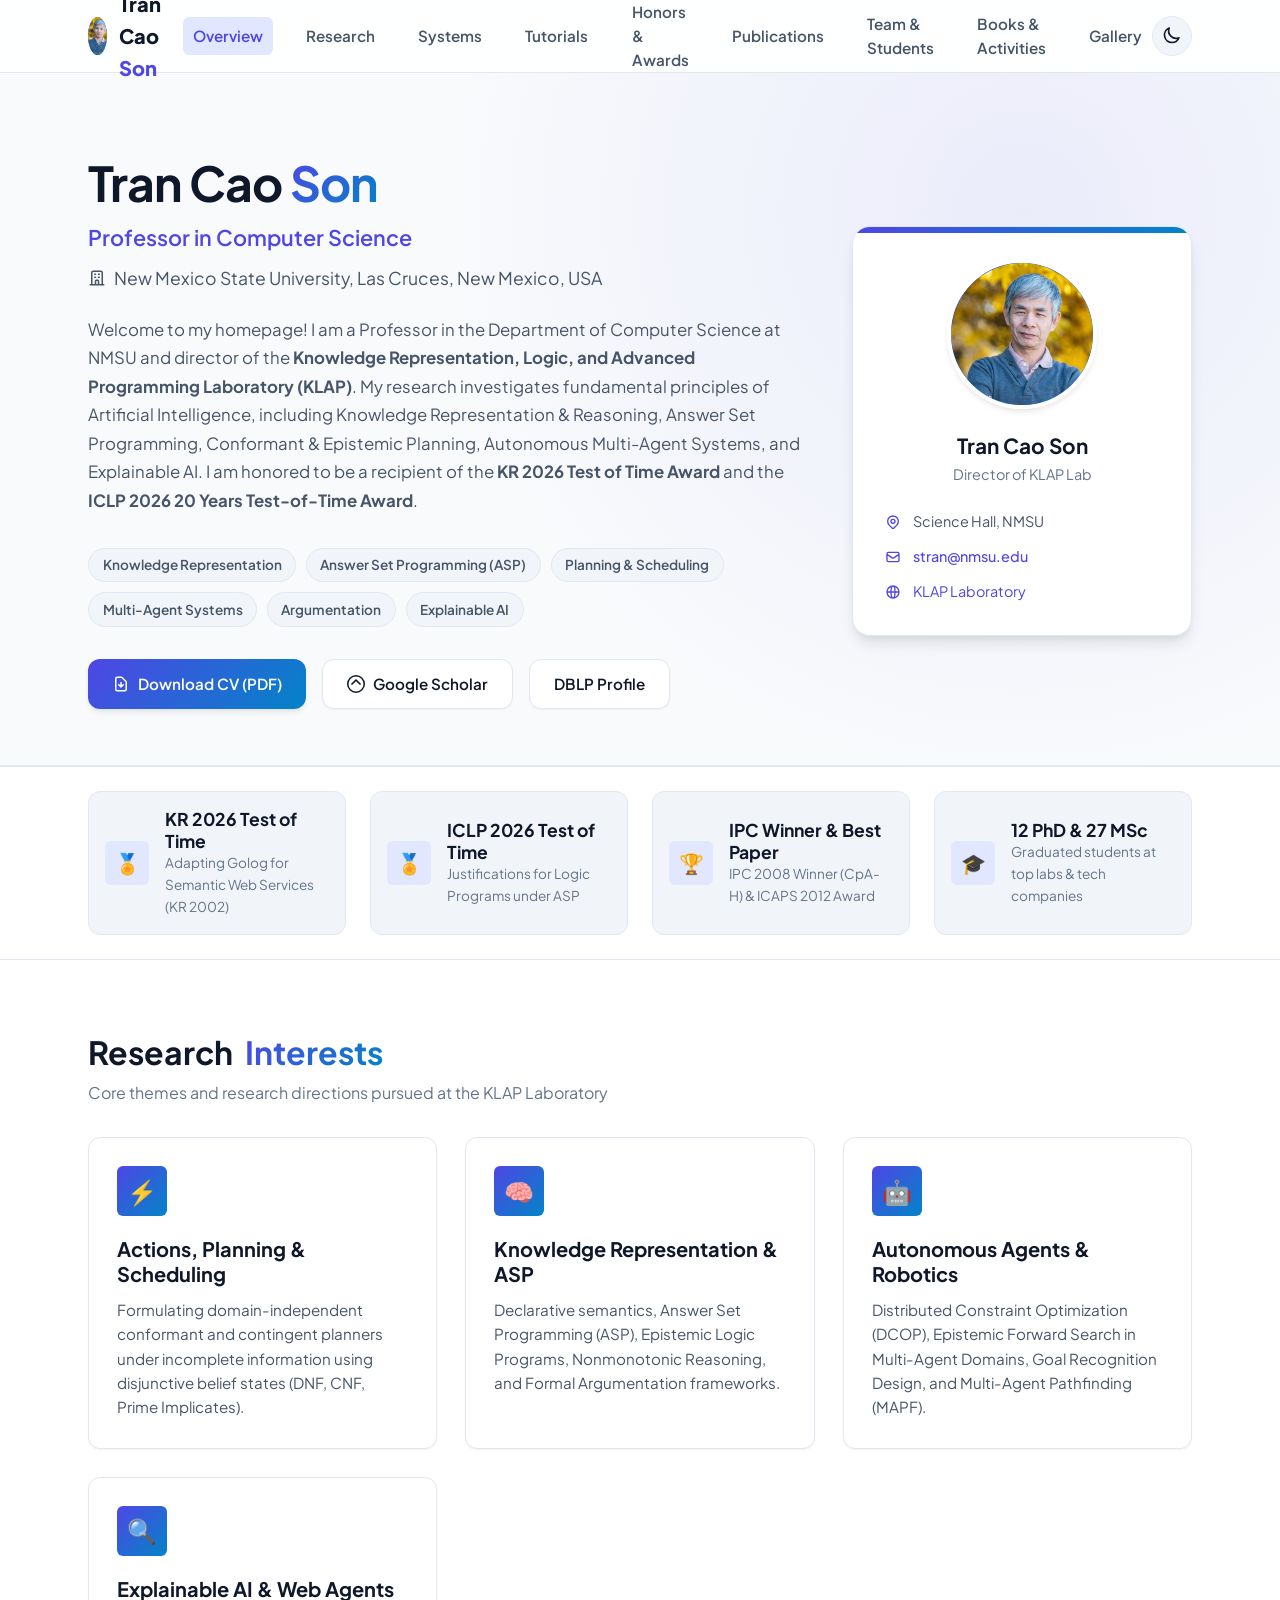
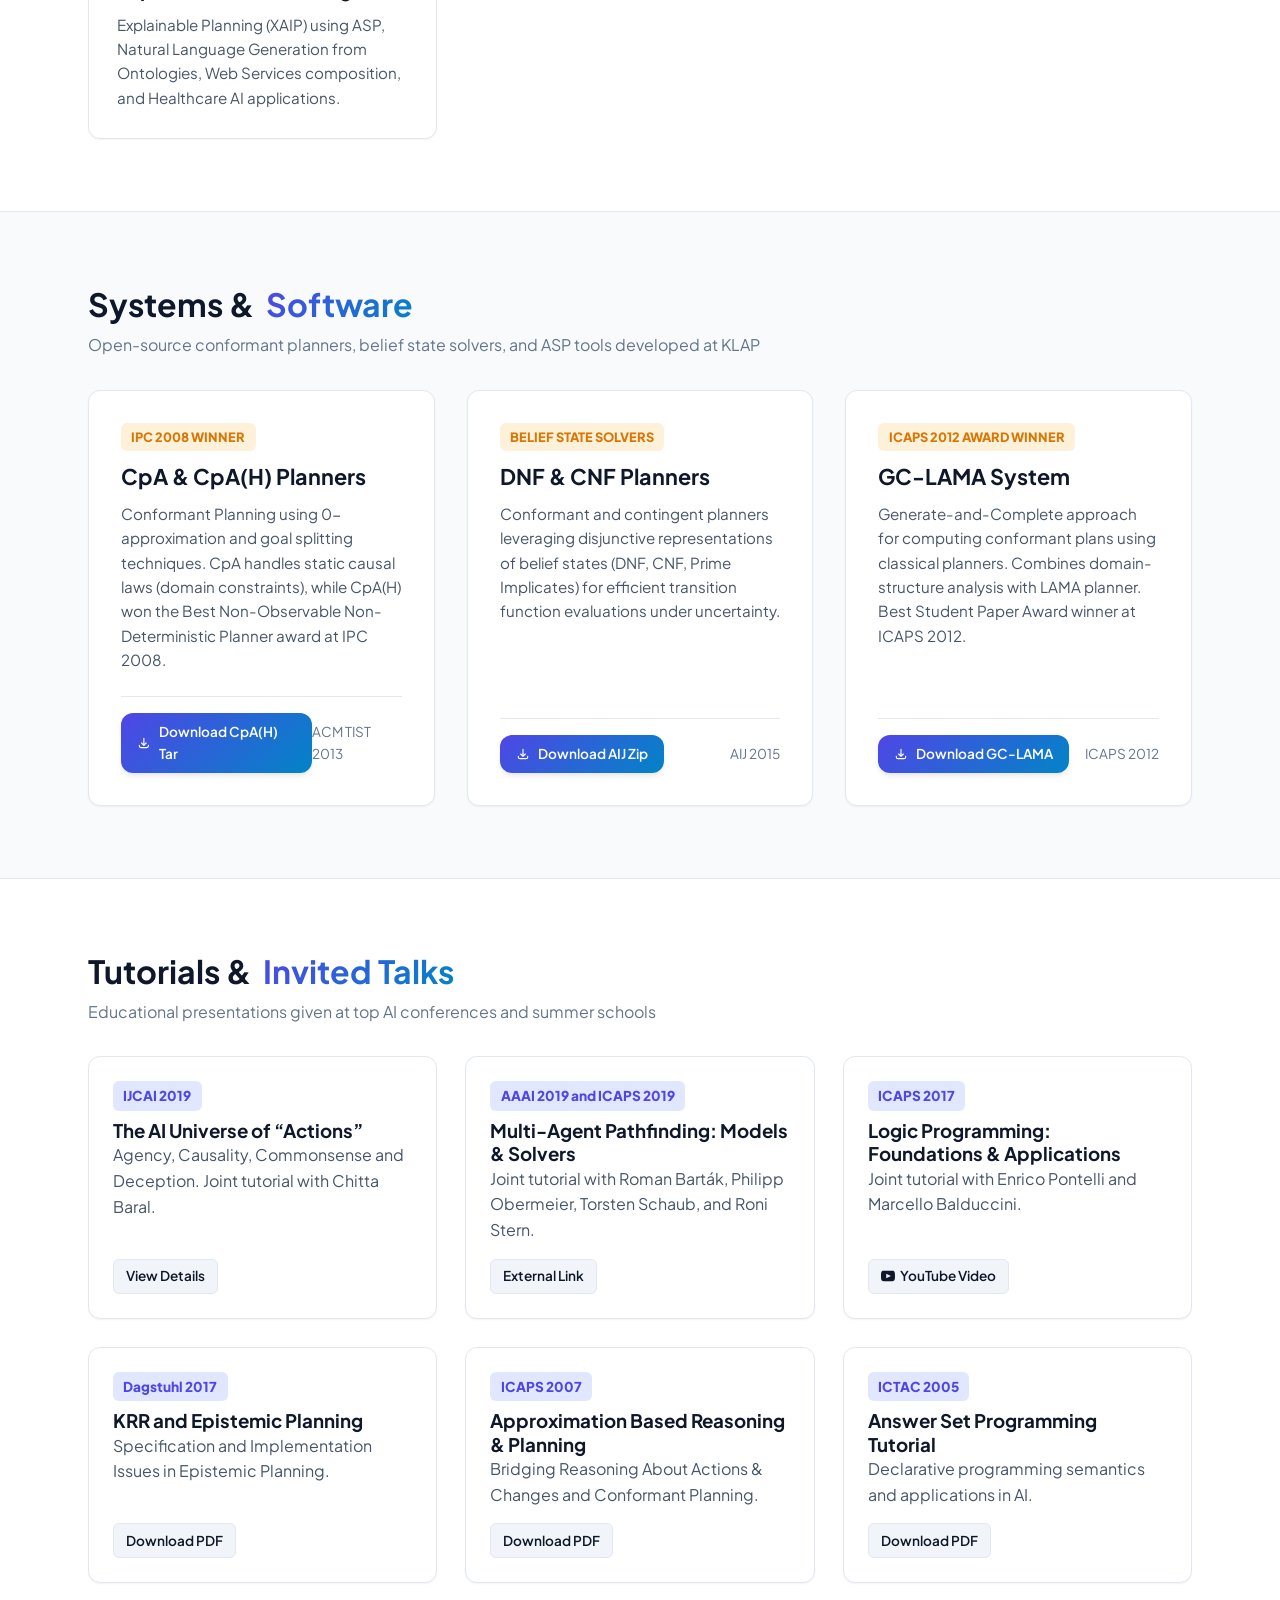
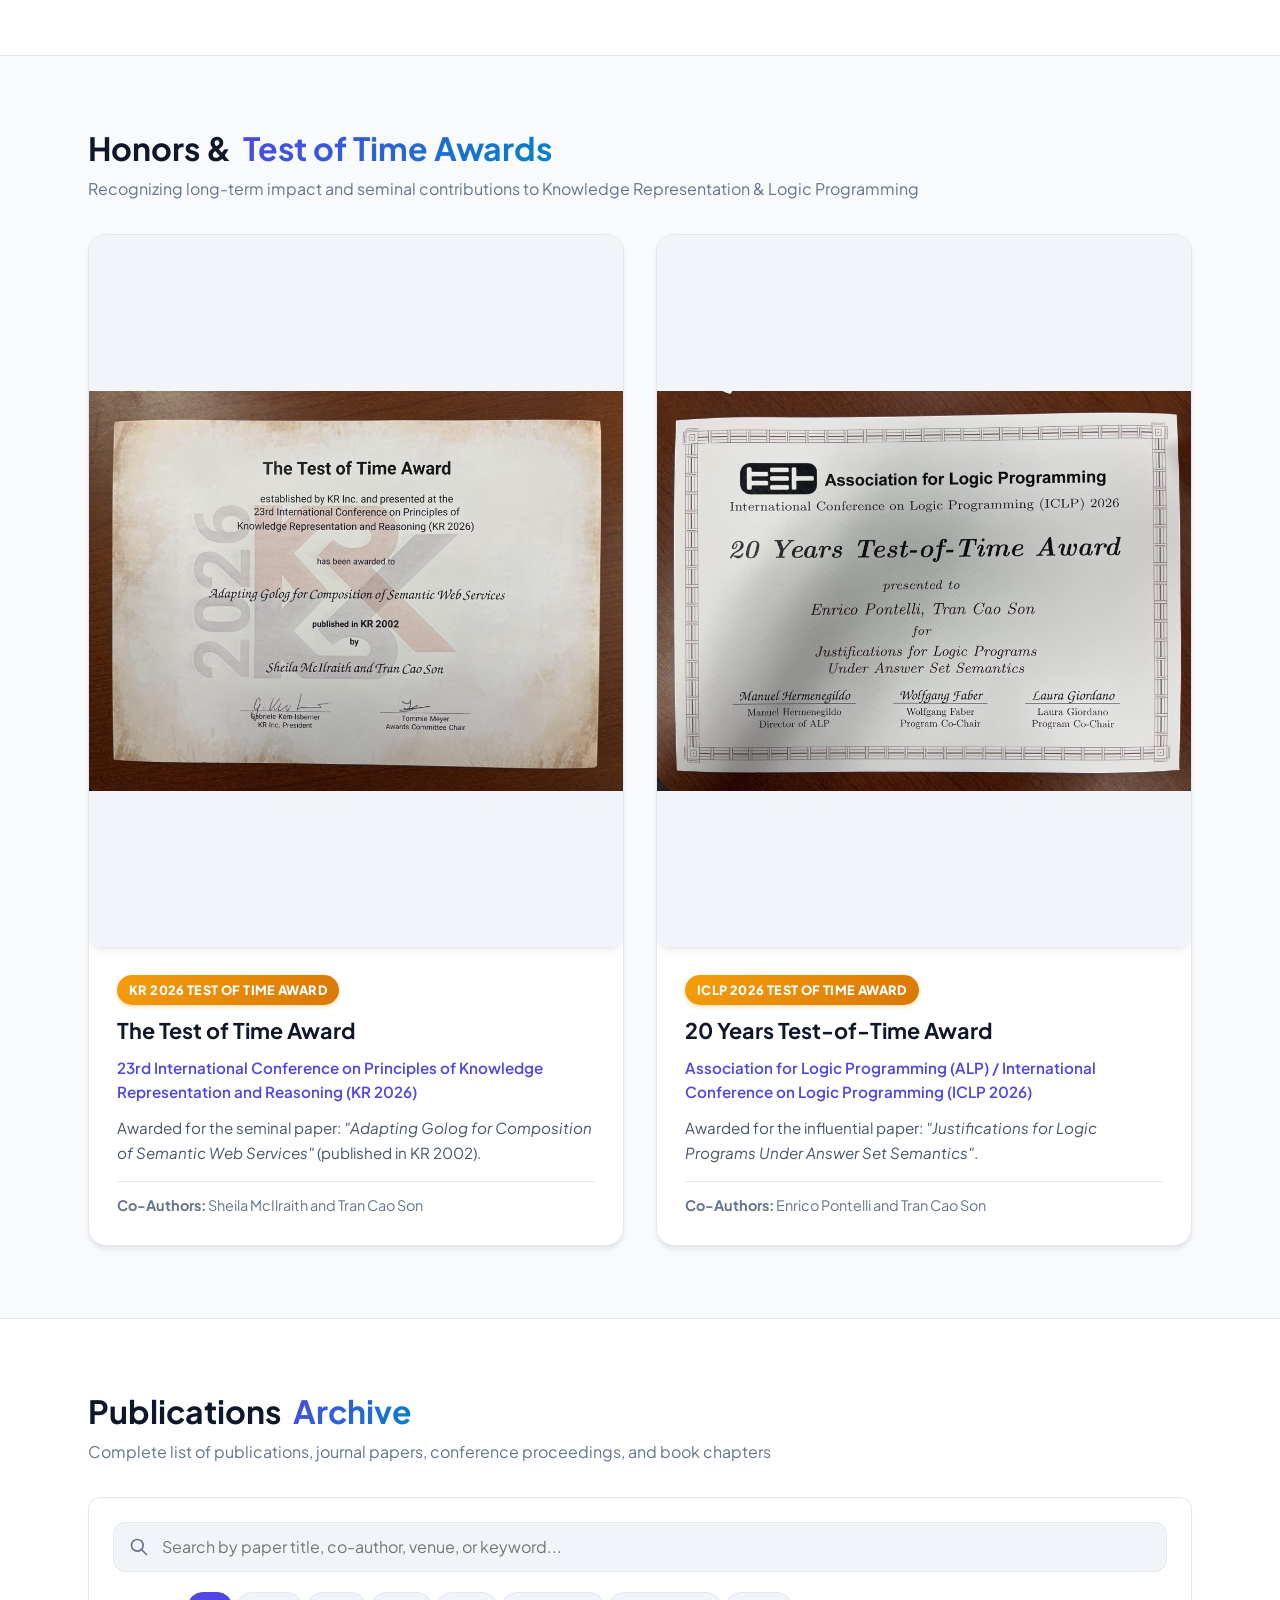
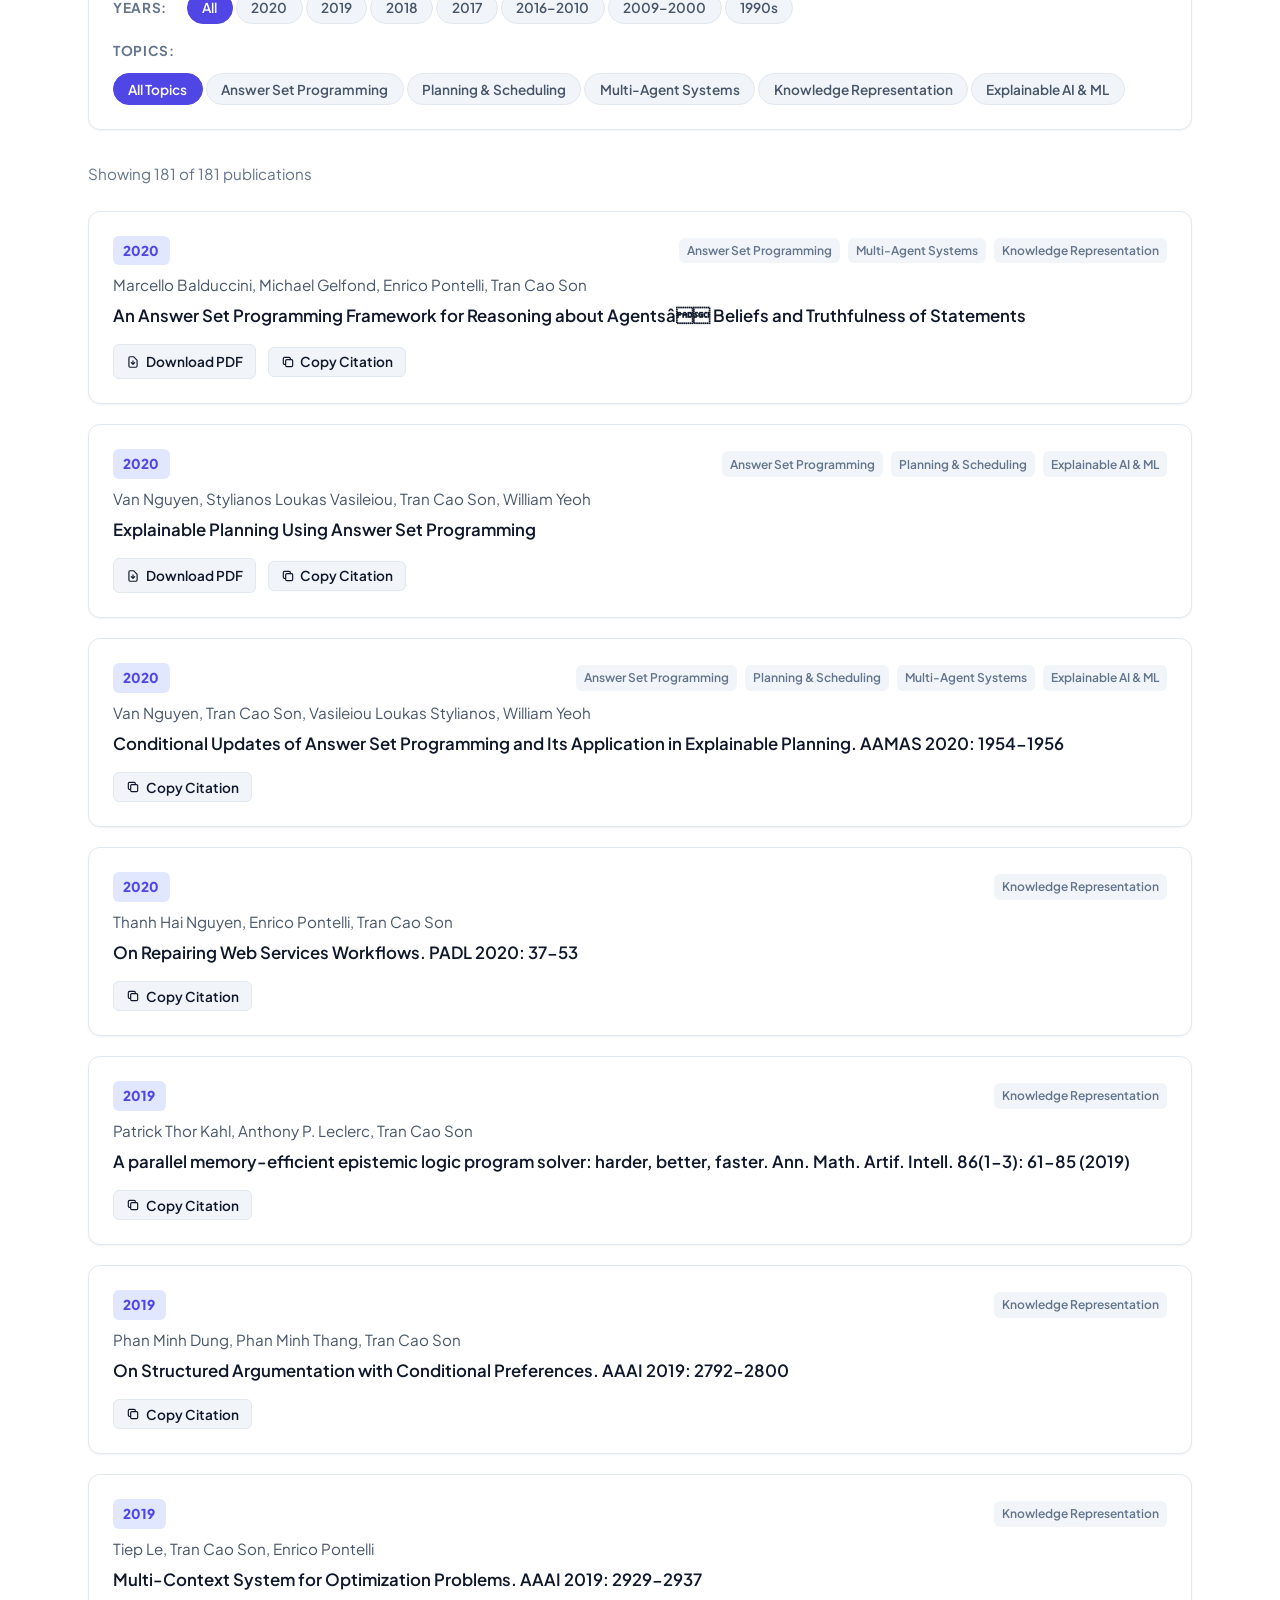
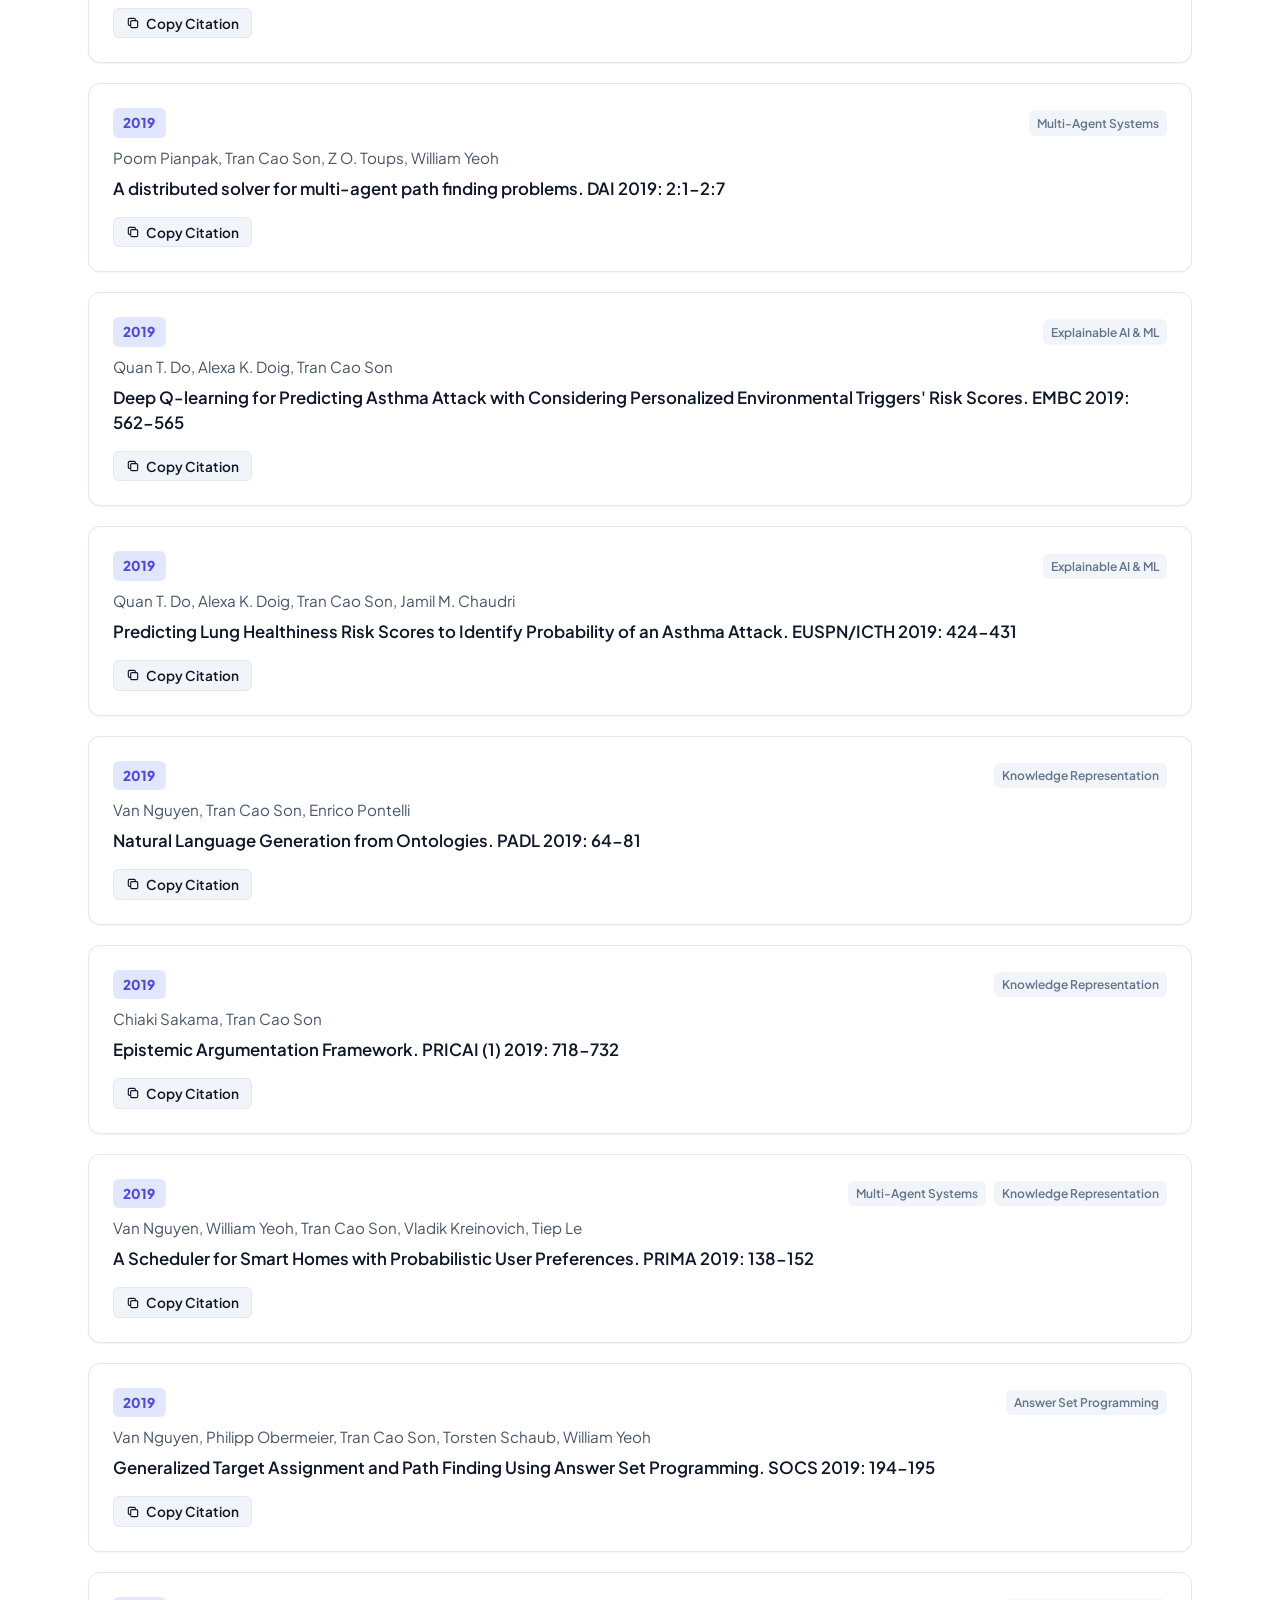
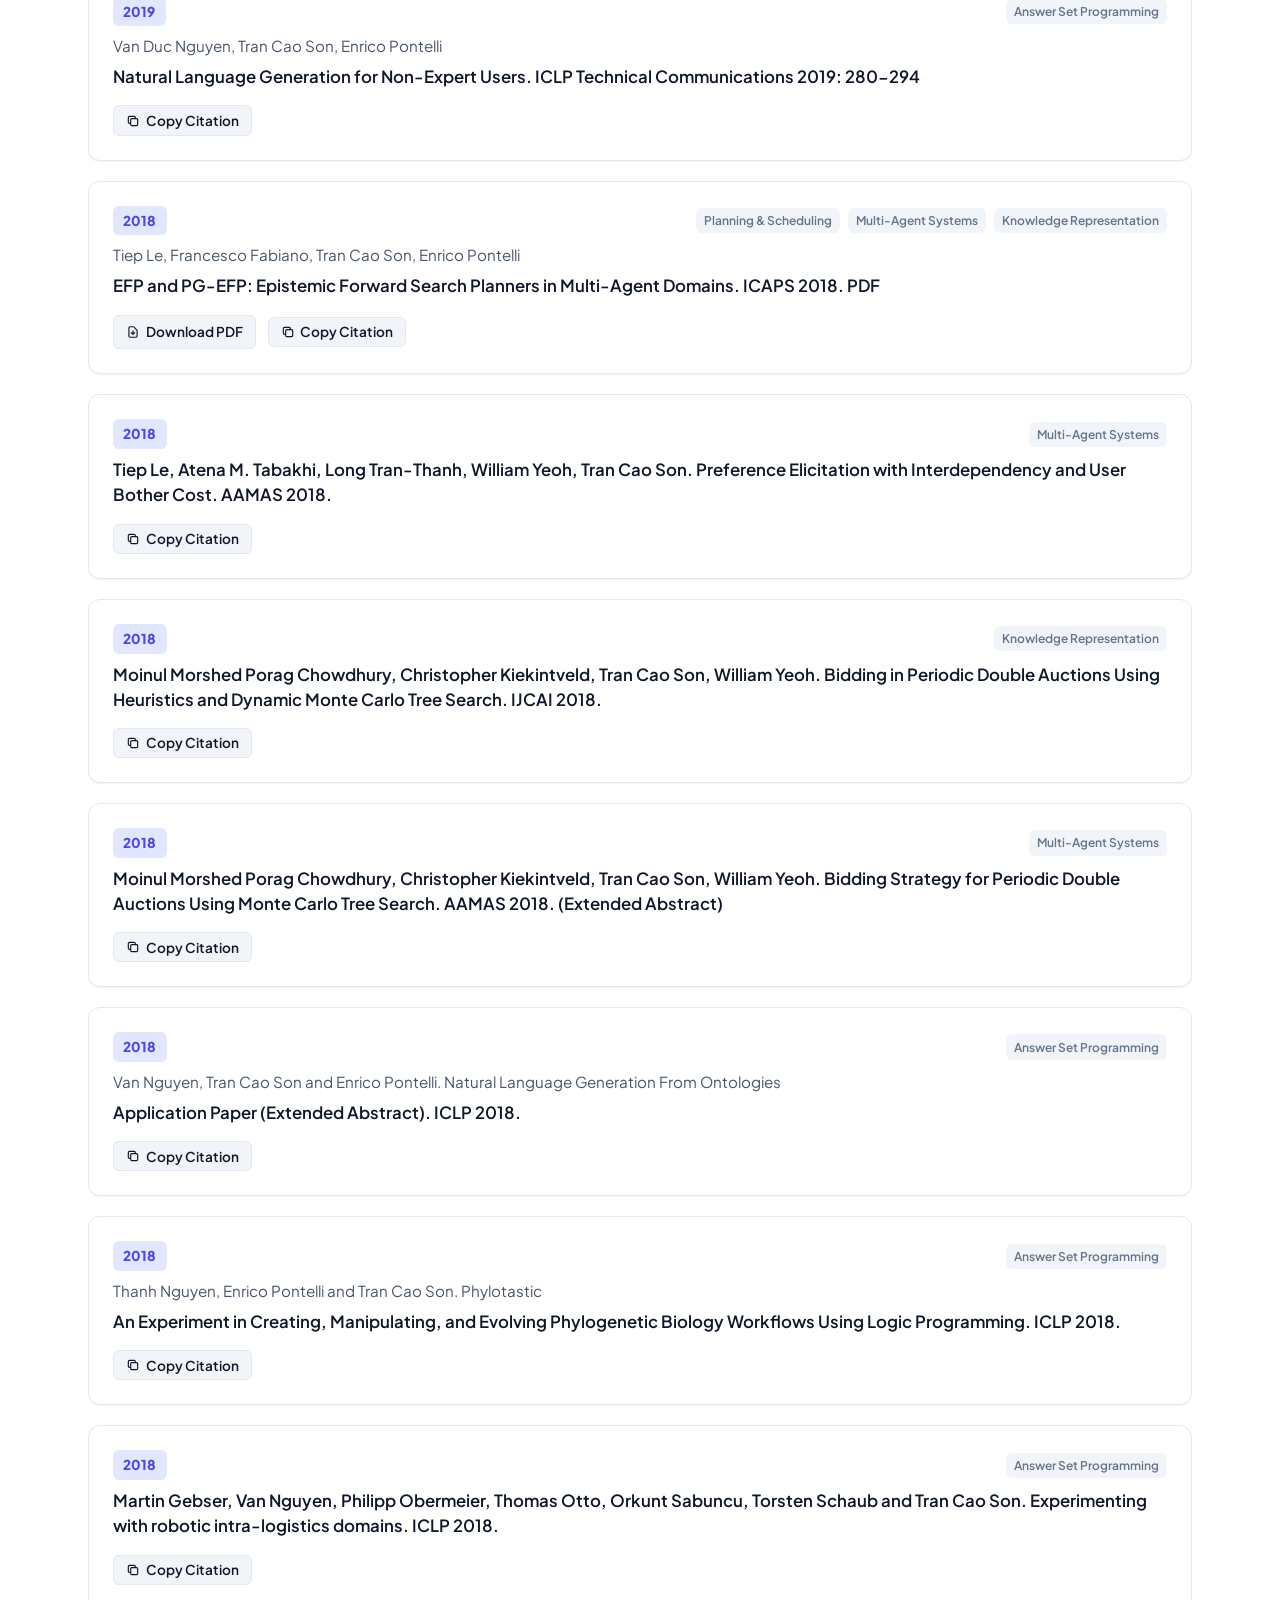
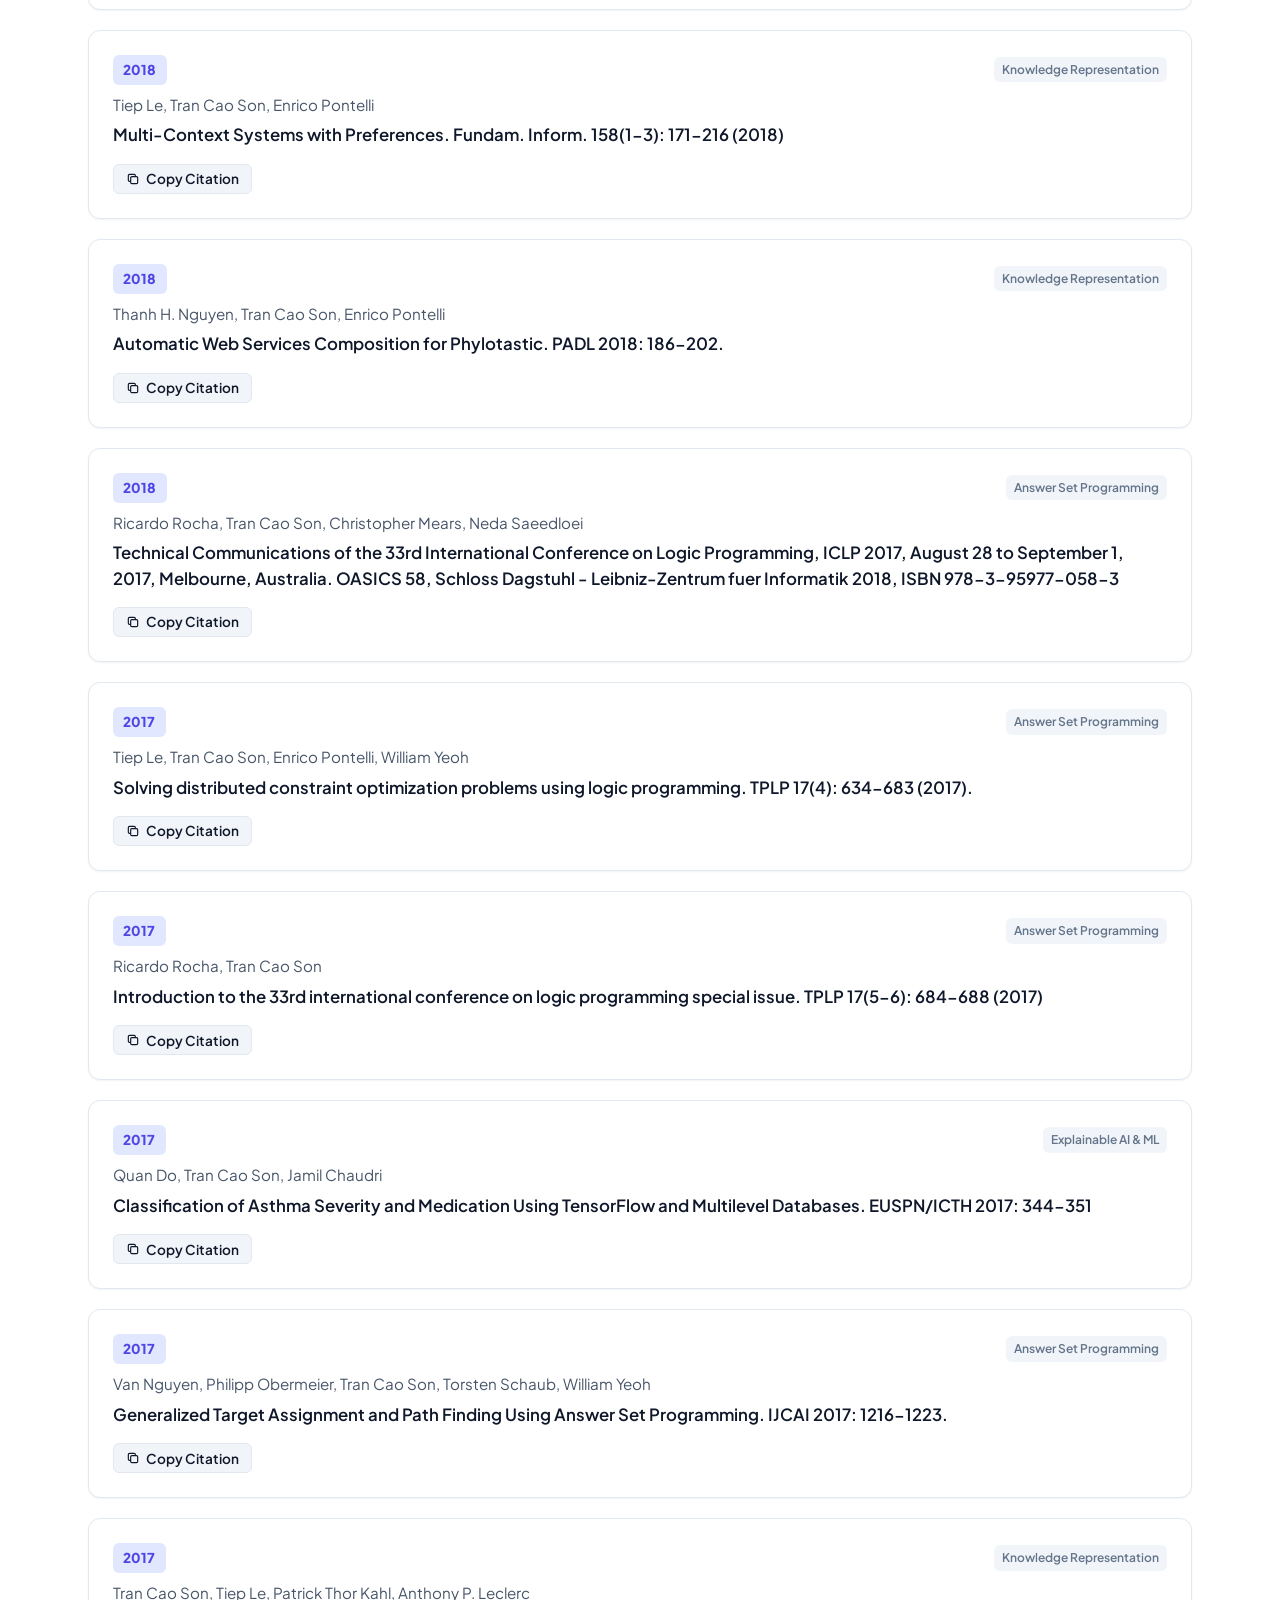
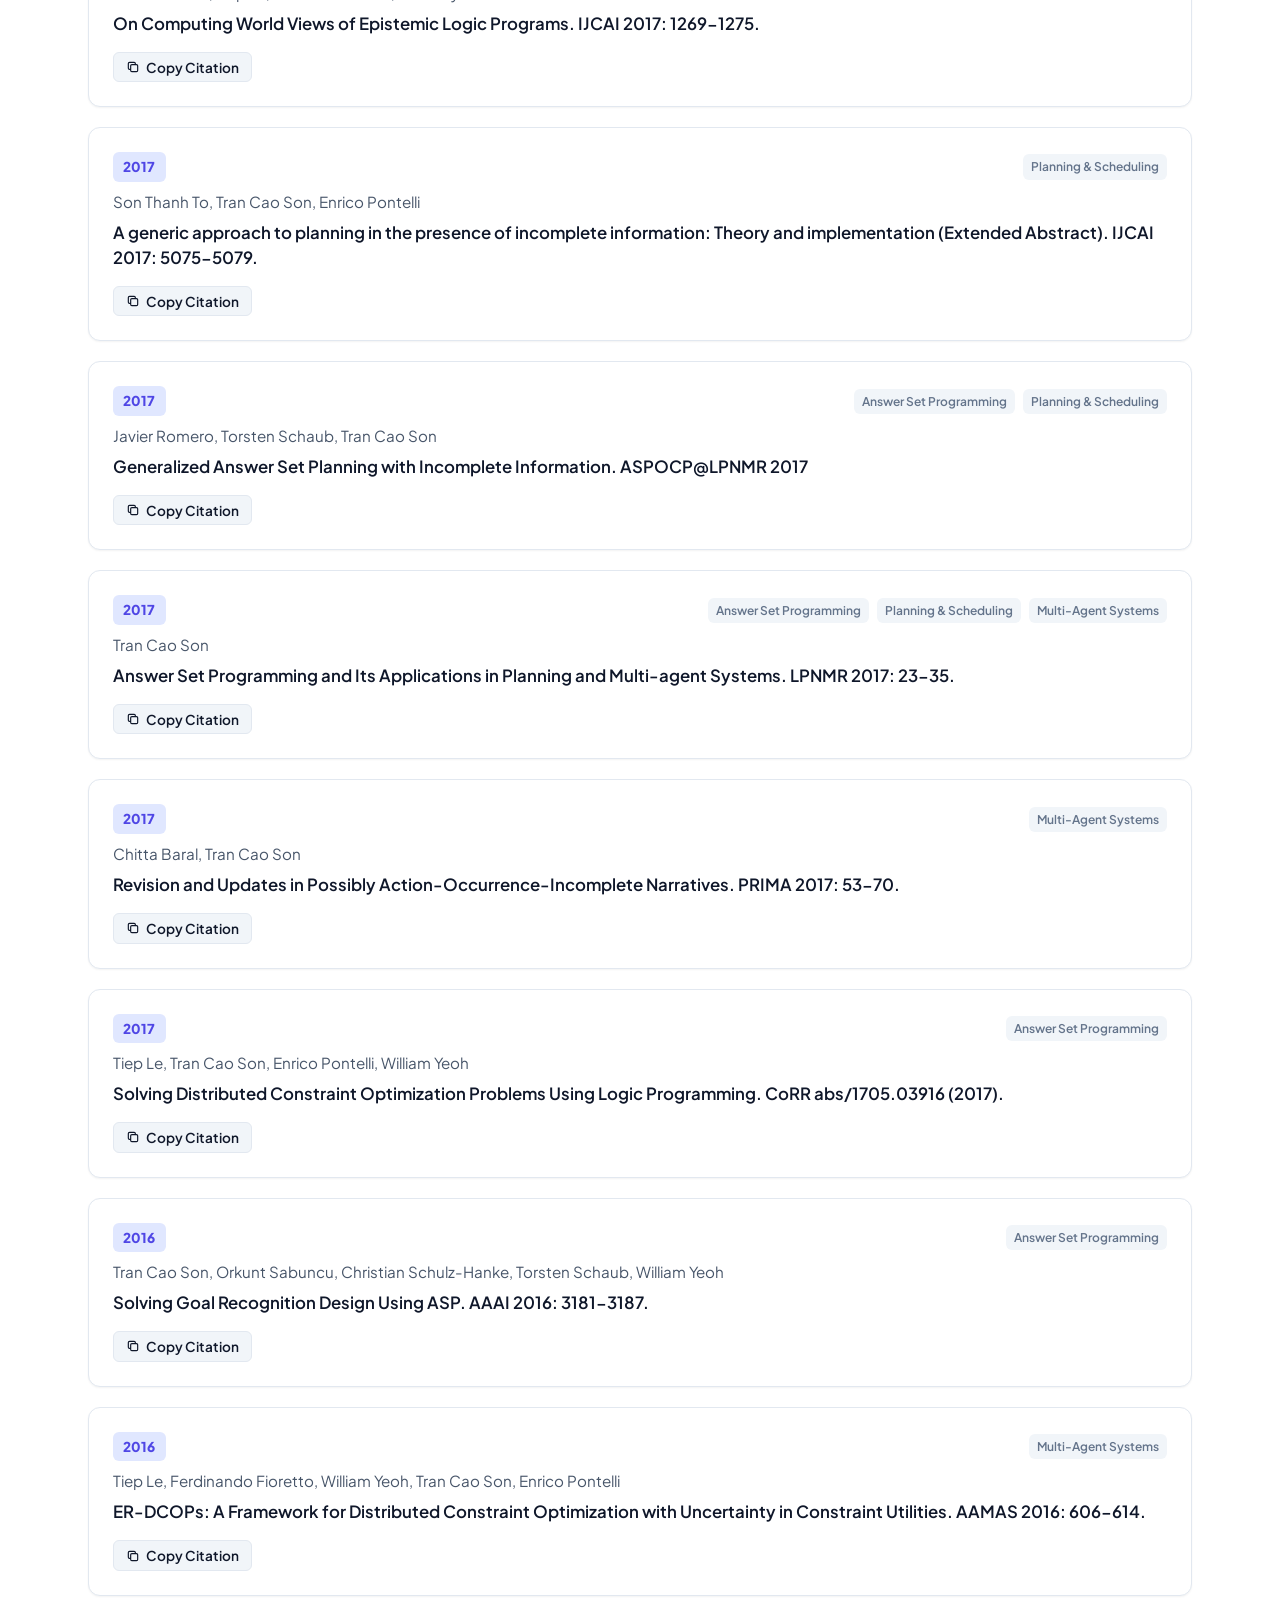
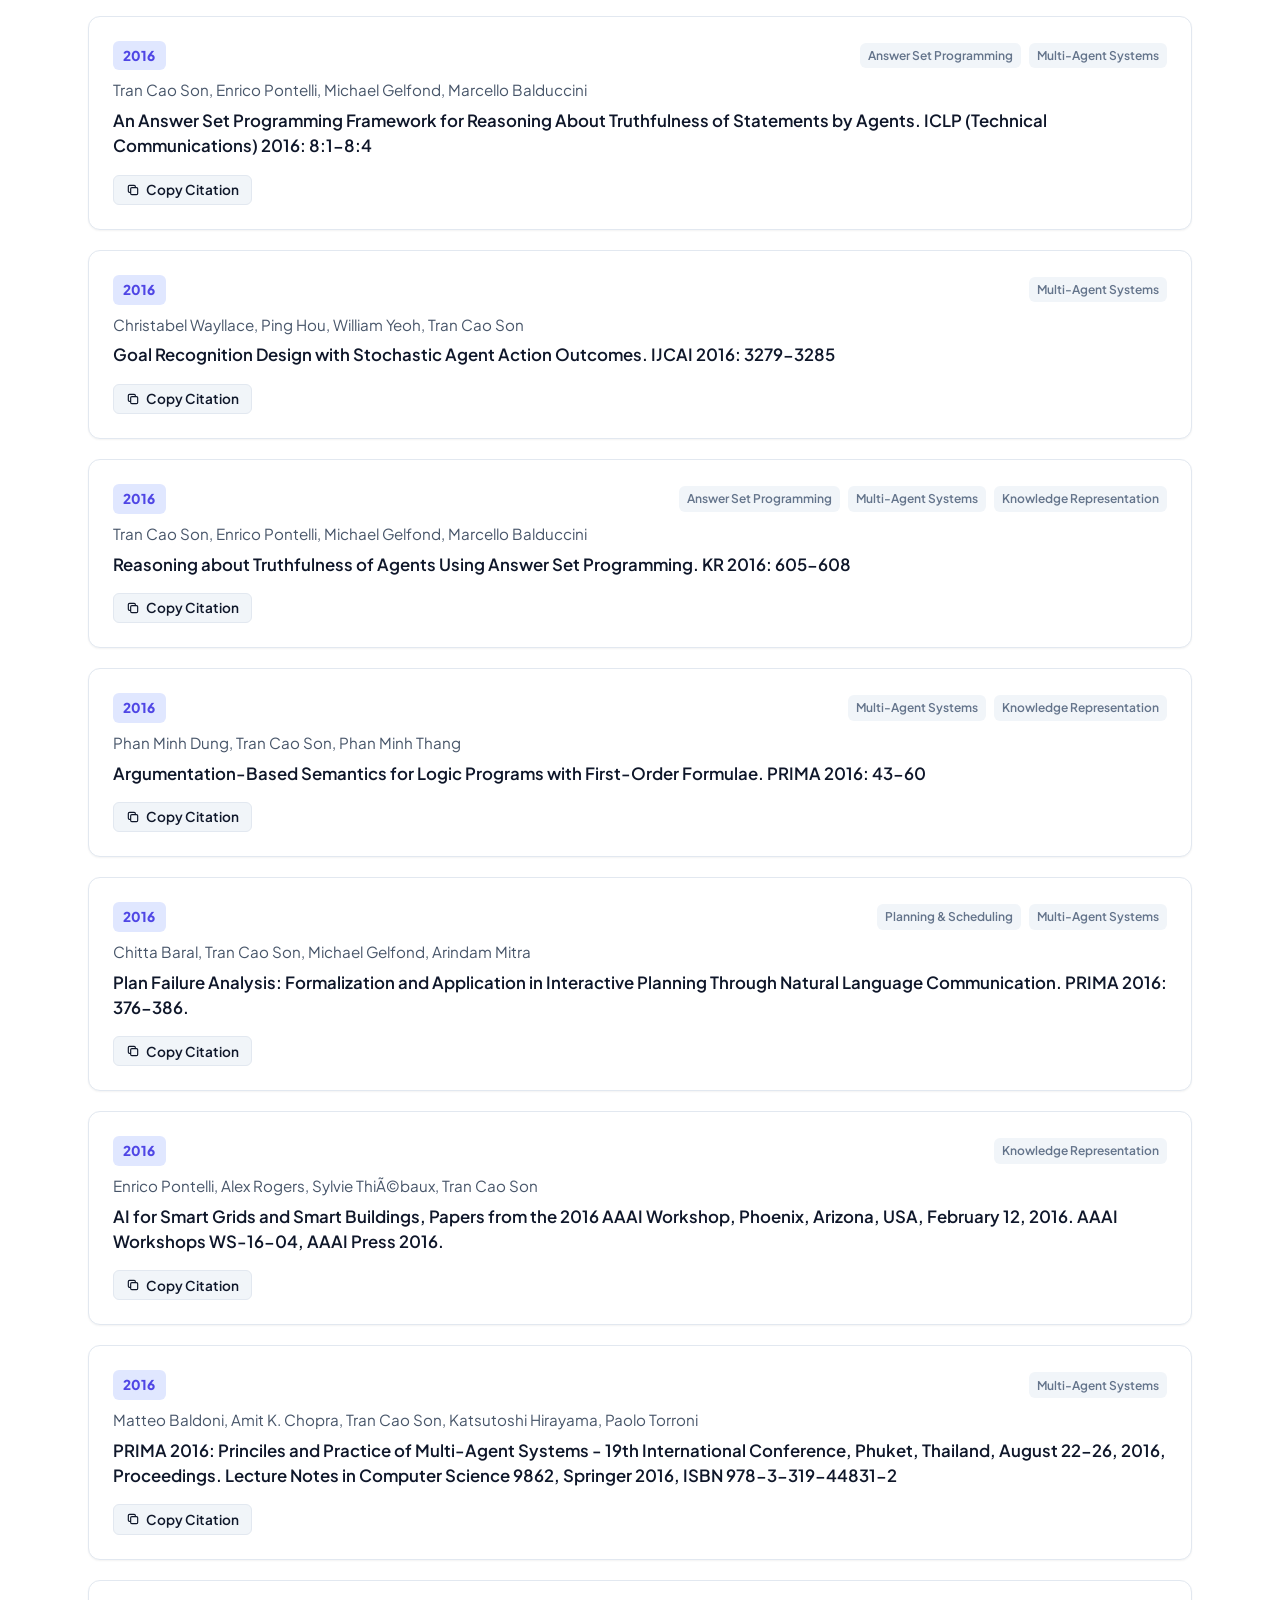
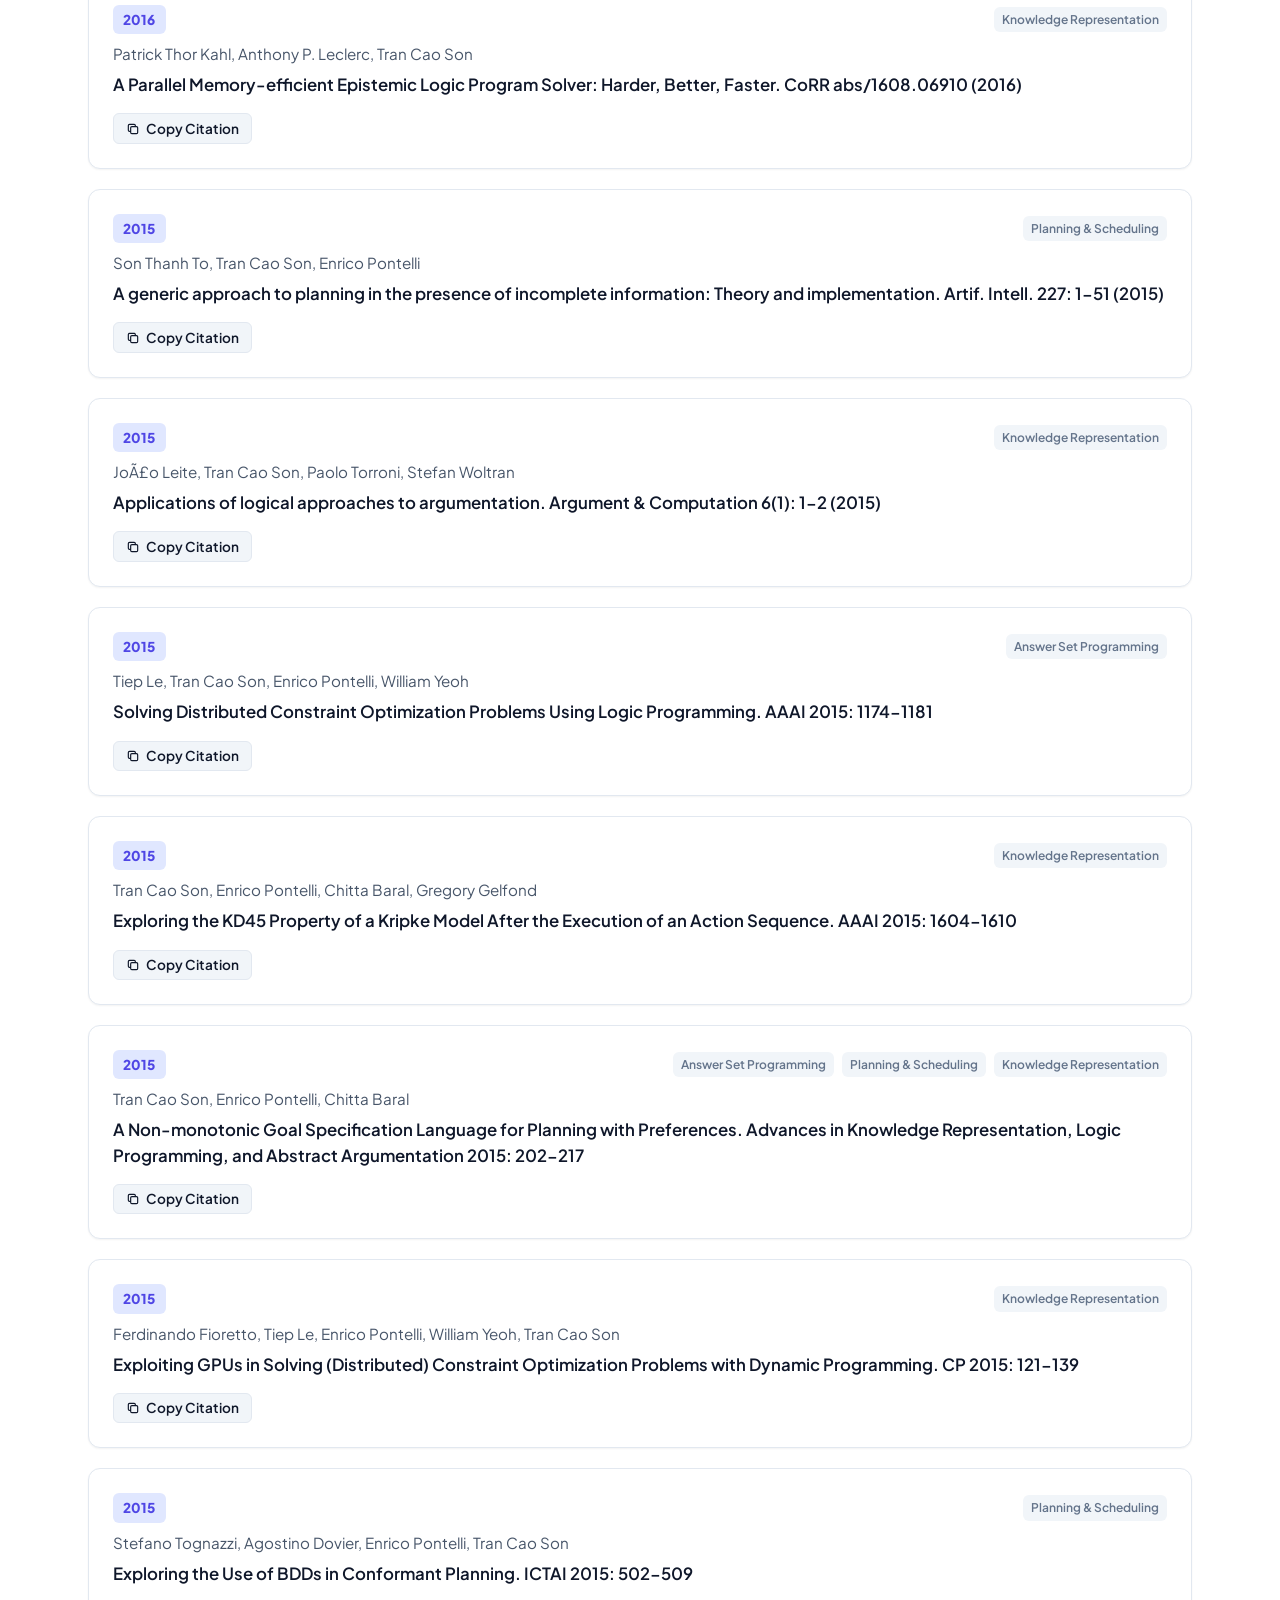
==== commit 0ab44009: "Update Tutorial" ====
--- a/index.html
+++ b/index.html
@@ -267,7 +267,7 @@
 
         <div class="tutorial-card">
           <div>
-            <span class="pub-year" style="display: inline-block; margin-bottom: 0.5rem;">AAAI 2019</span>
+            <span class="pub-year" style="display: inline-block; margin-bottom: 0.5rem;">AAAI 2019 and ICAPS 2019</span>
             <h3>Multi-Agent Pathfinding: Models & Solvers</h3>
             <p style="color: var(--text-secondary); margin-bottom: 1rem;">Joint tutorial with Roman Barták, Philipp Obermeier, Torsten Schaub, and Roni Stern.</p>
           </div>
@@ -276,7 +276,7 @@
 
         <div class="tutorial-card">
           <div>
-            <span class="pub-year" style="display: inline-block; margin-bottom: 0.5rem;">ICAPS 2019</span>
+            <span class="pub-year" style="display: inline-block; margin-bottom: 0.5rem;">ICAPS 2017</span>
             <h3>Logic Programming: Foundations & Applications</h3>
             <p style="color: var(--text-secondary); margin-bottom: 1rem;">Joint tutorial with Enrico Pontelli and Marcello Balduccini.</p>
           </div>
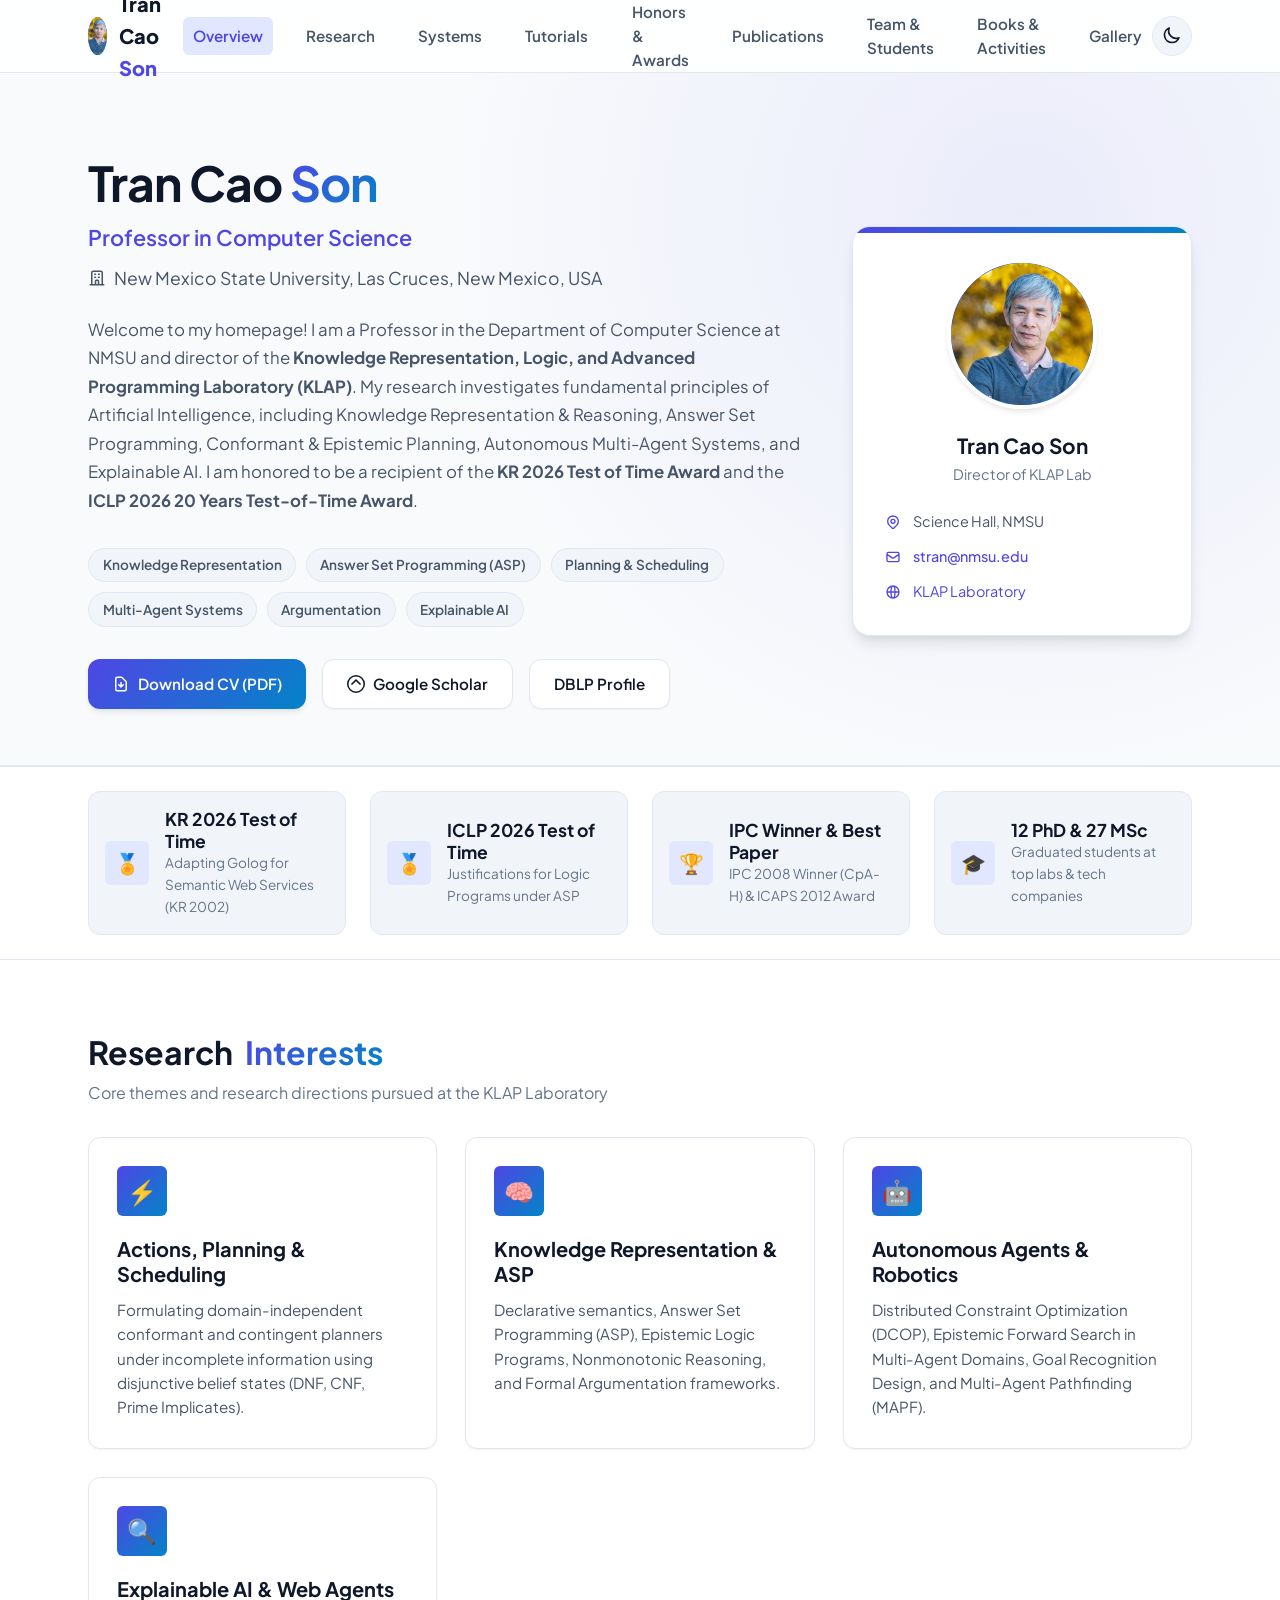
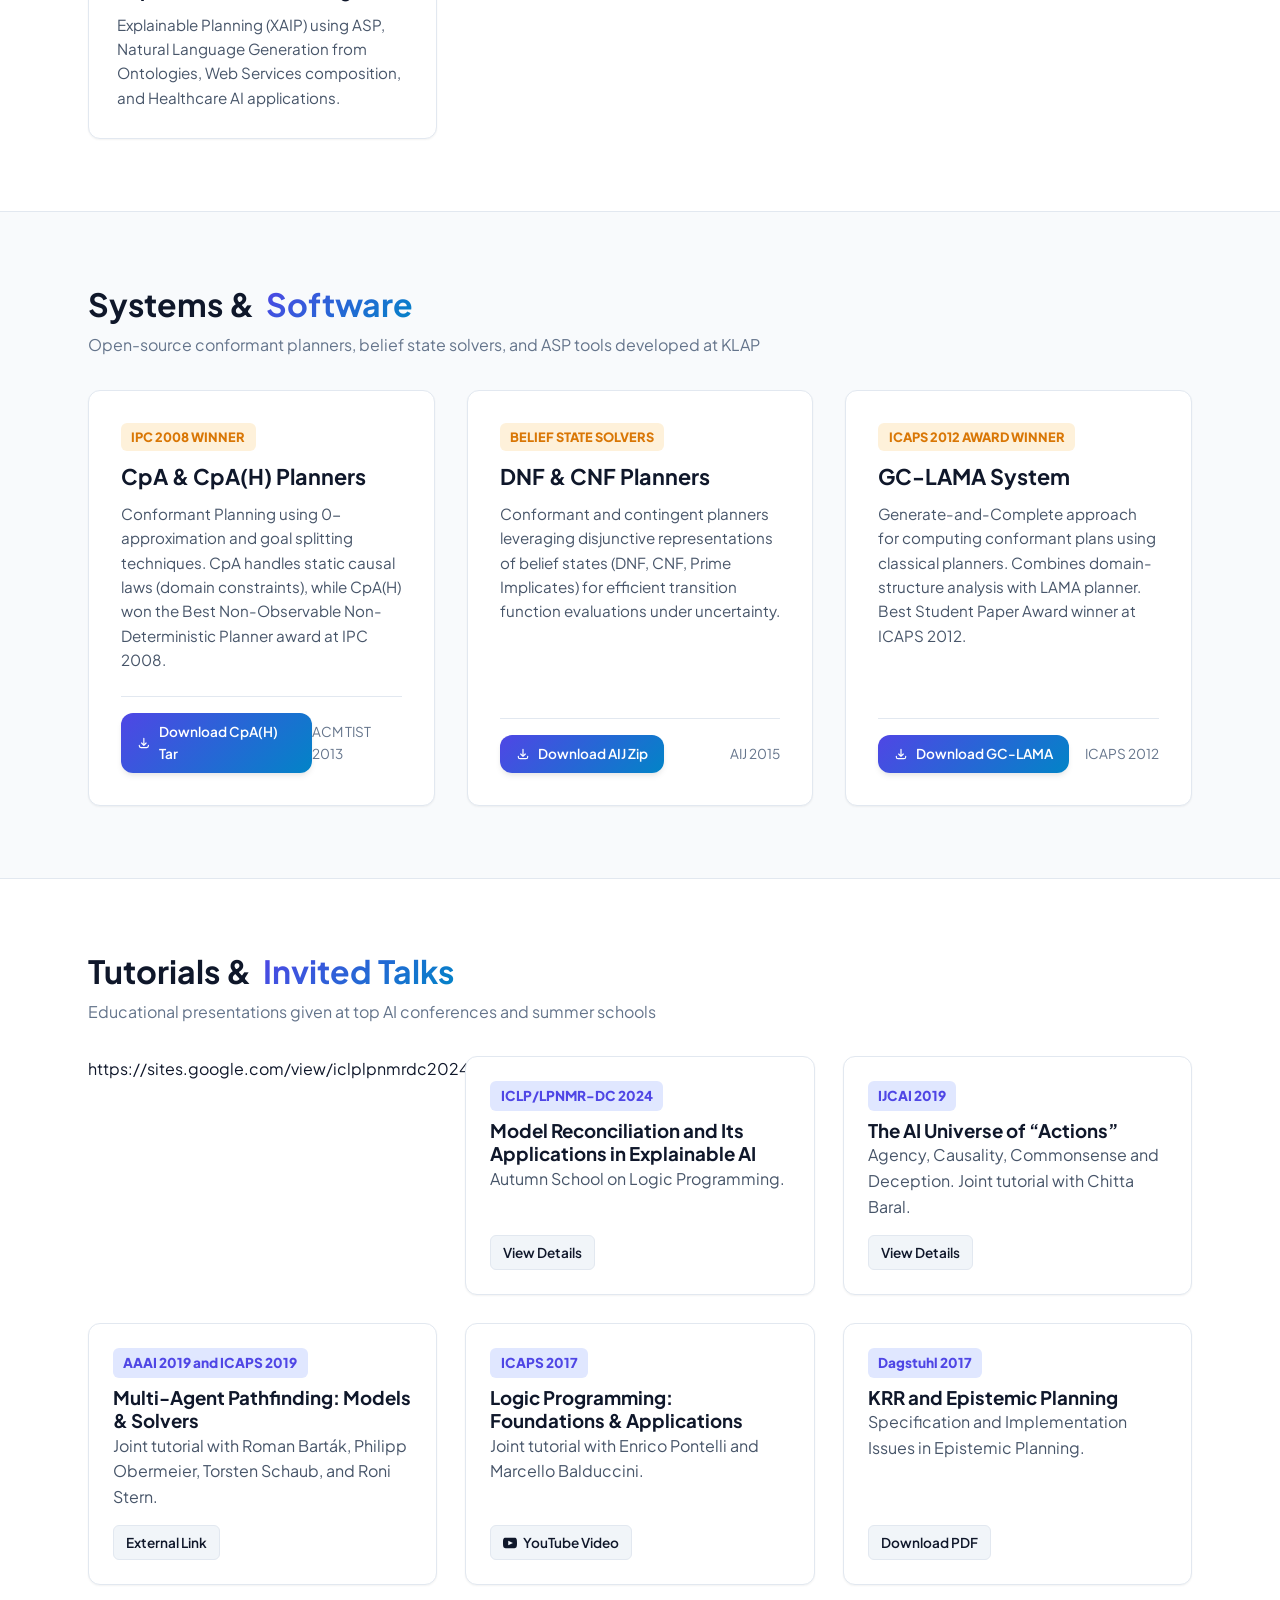
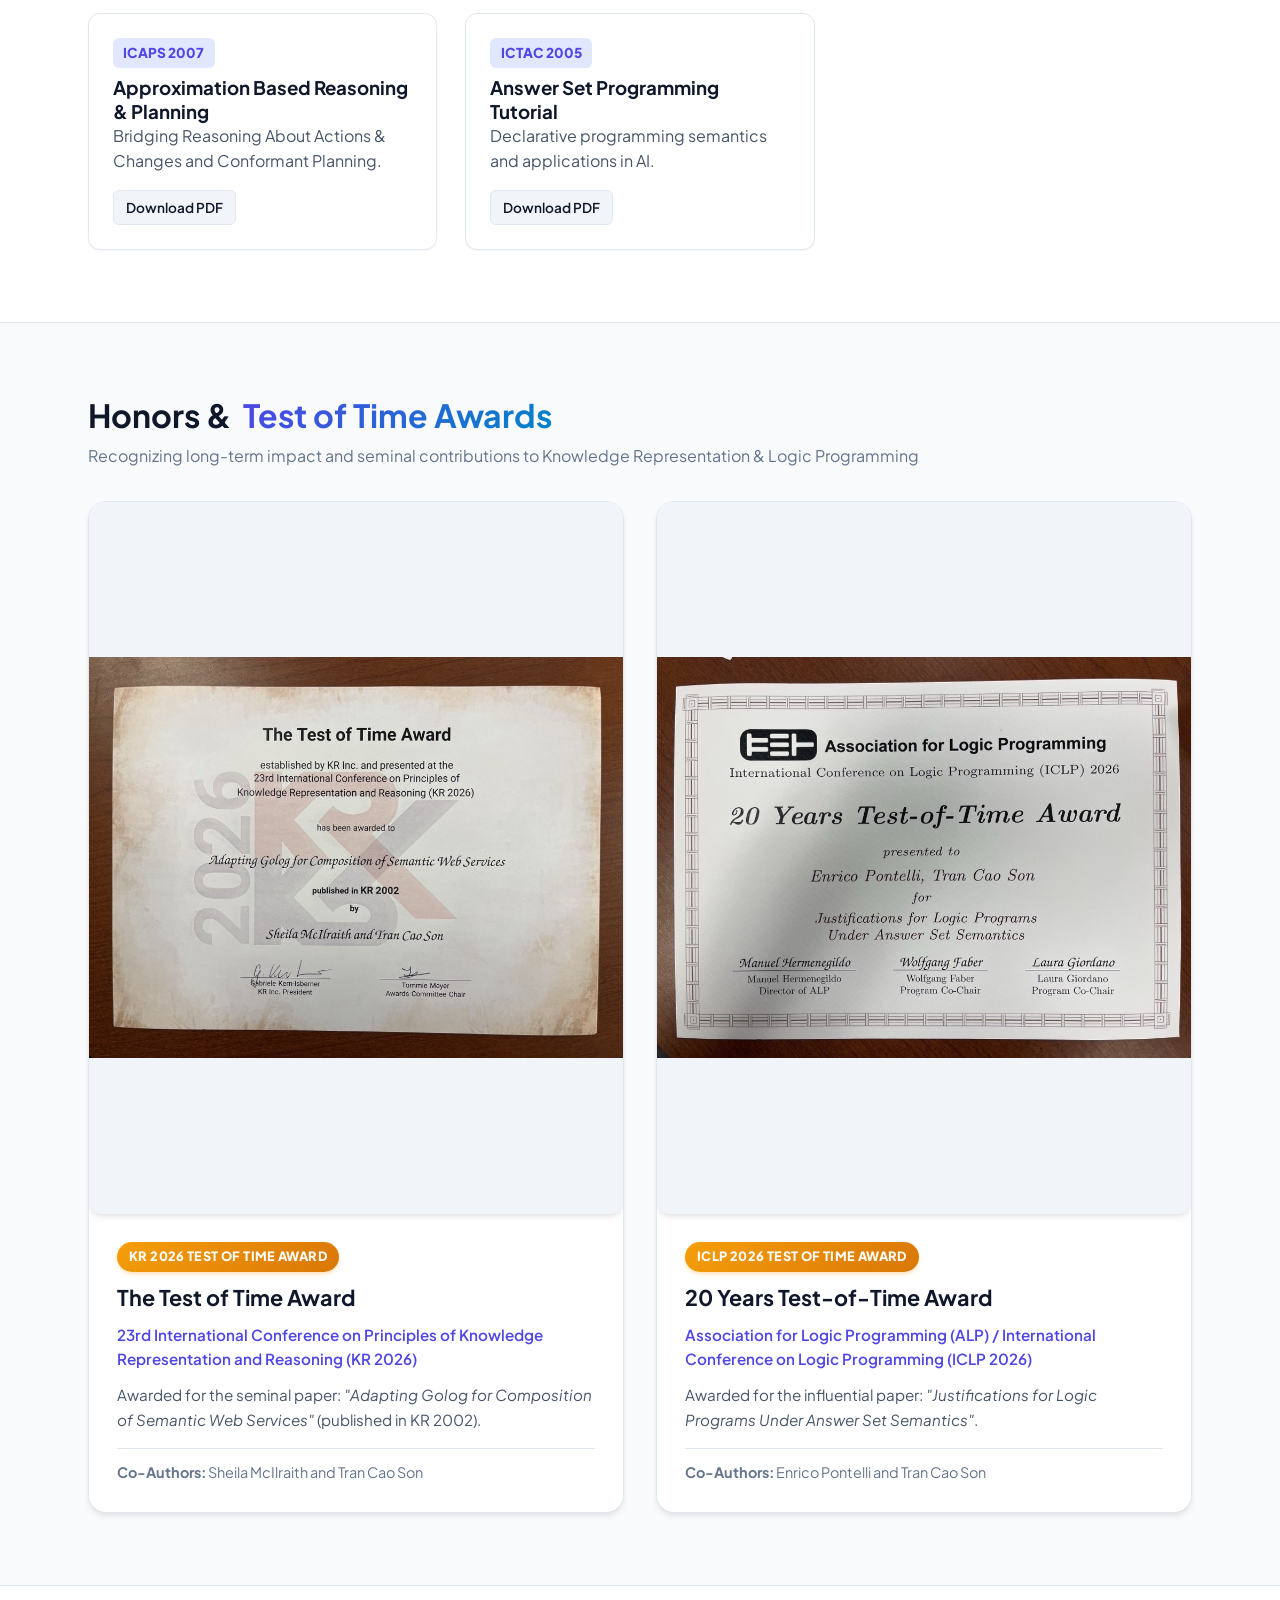
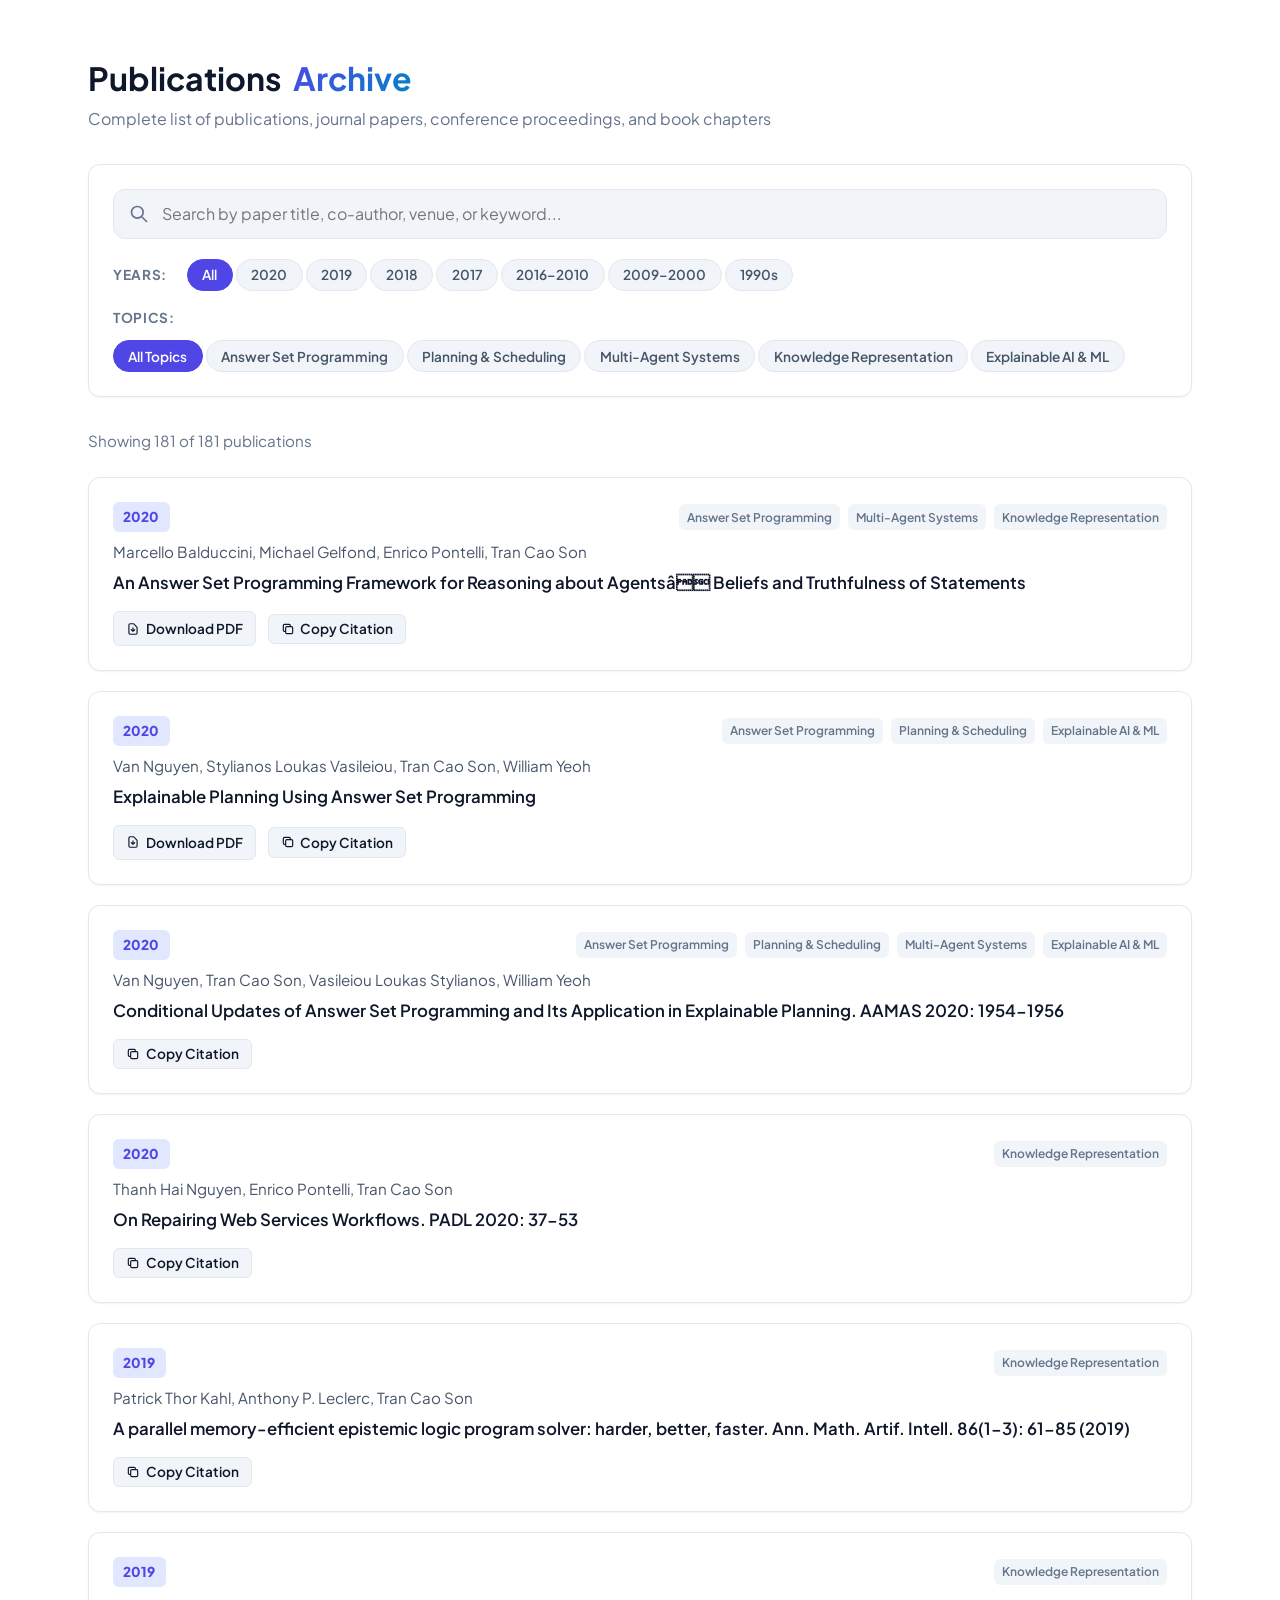
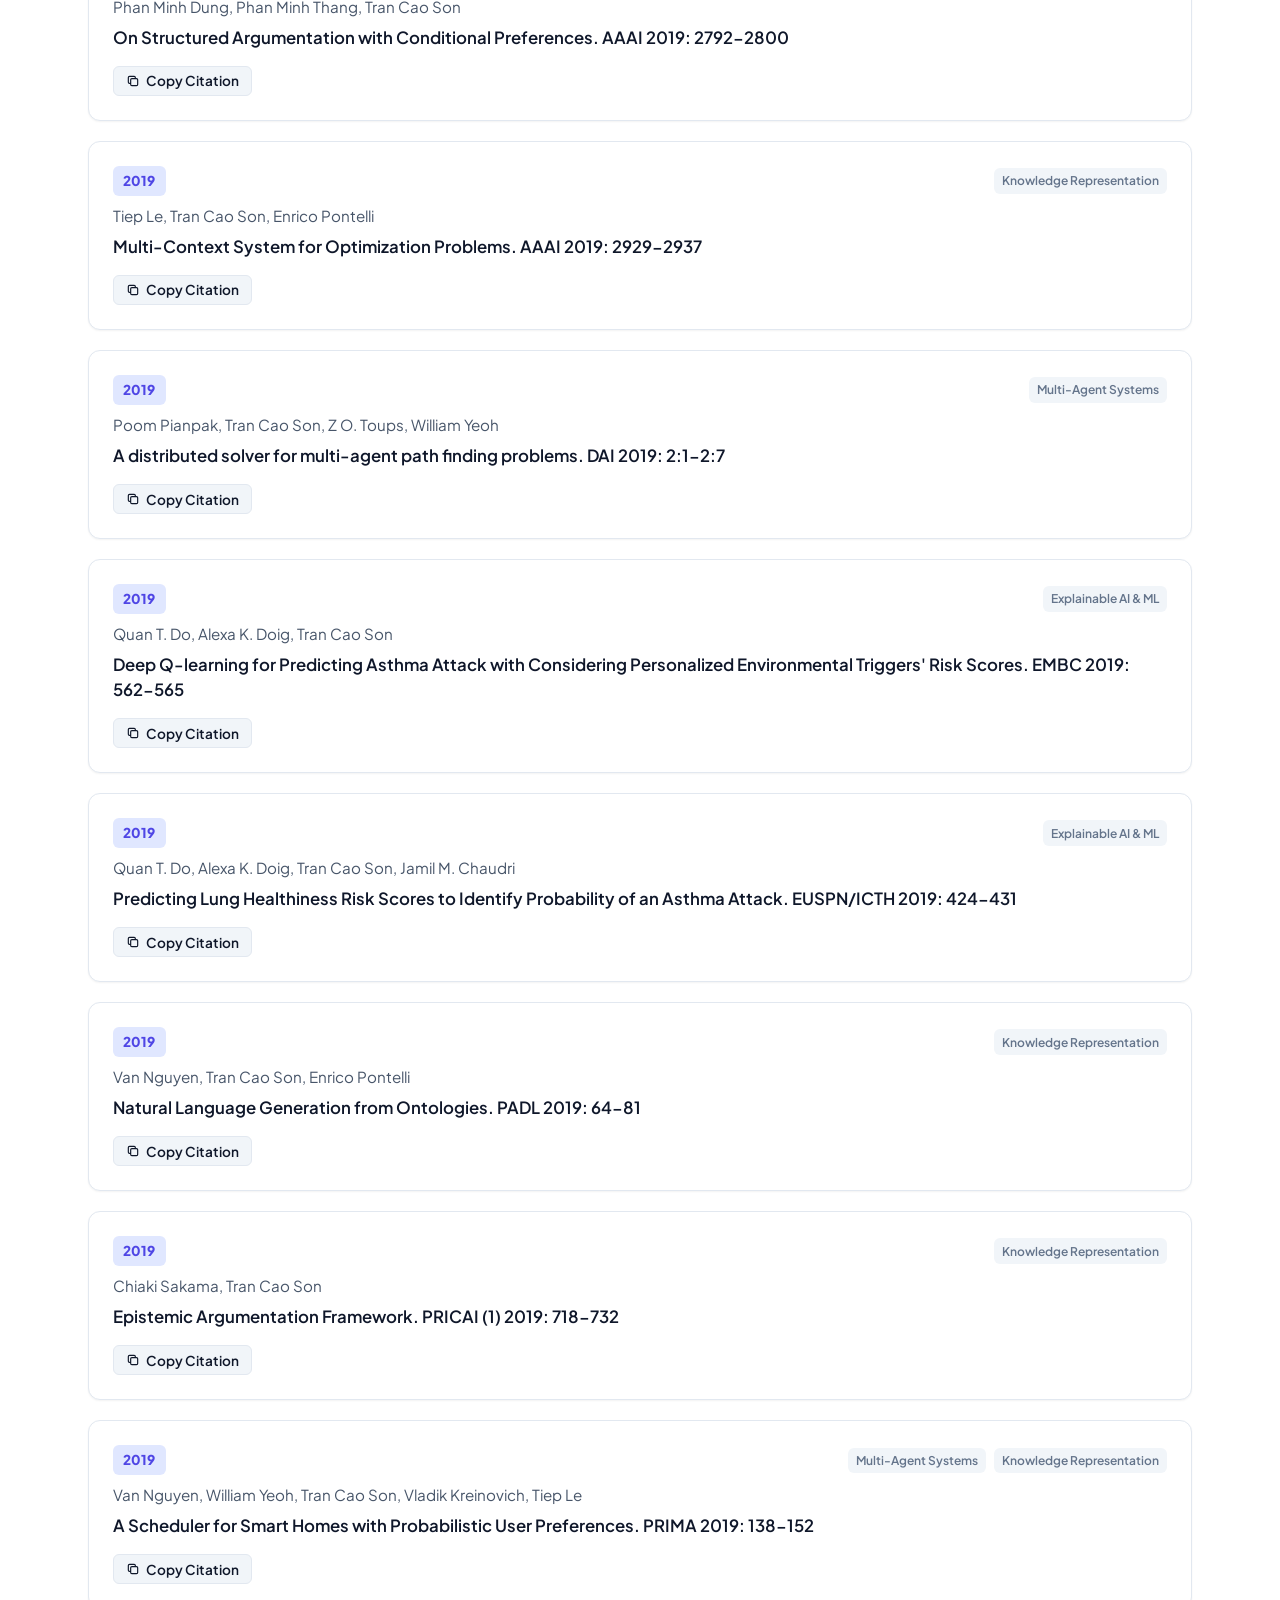
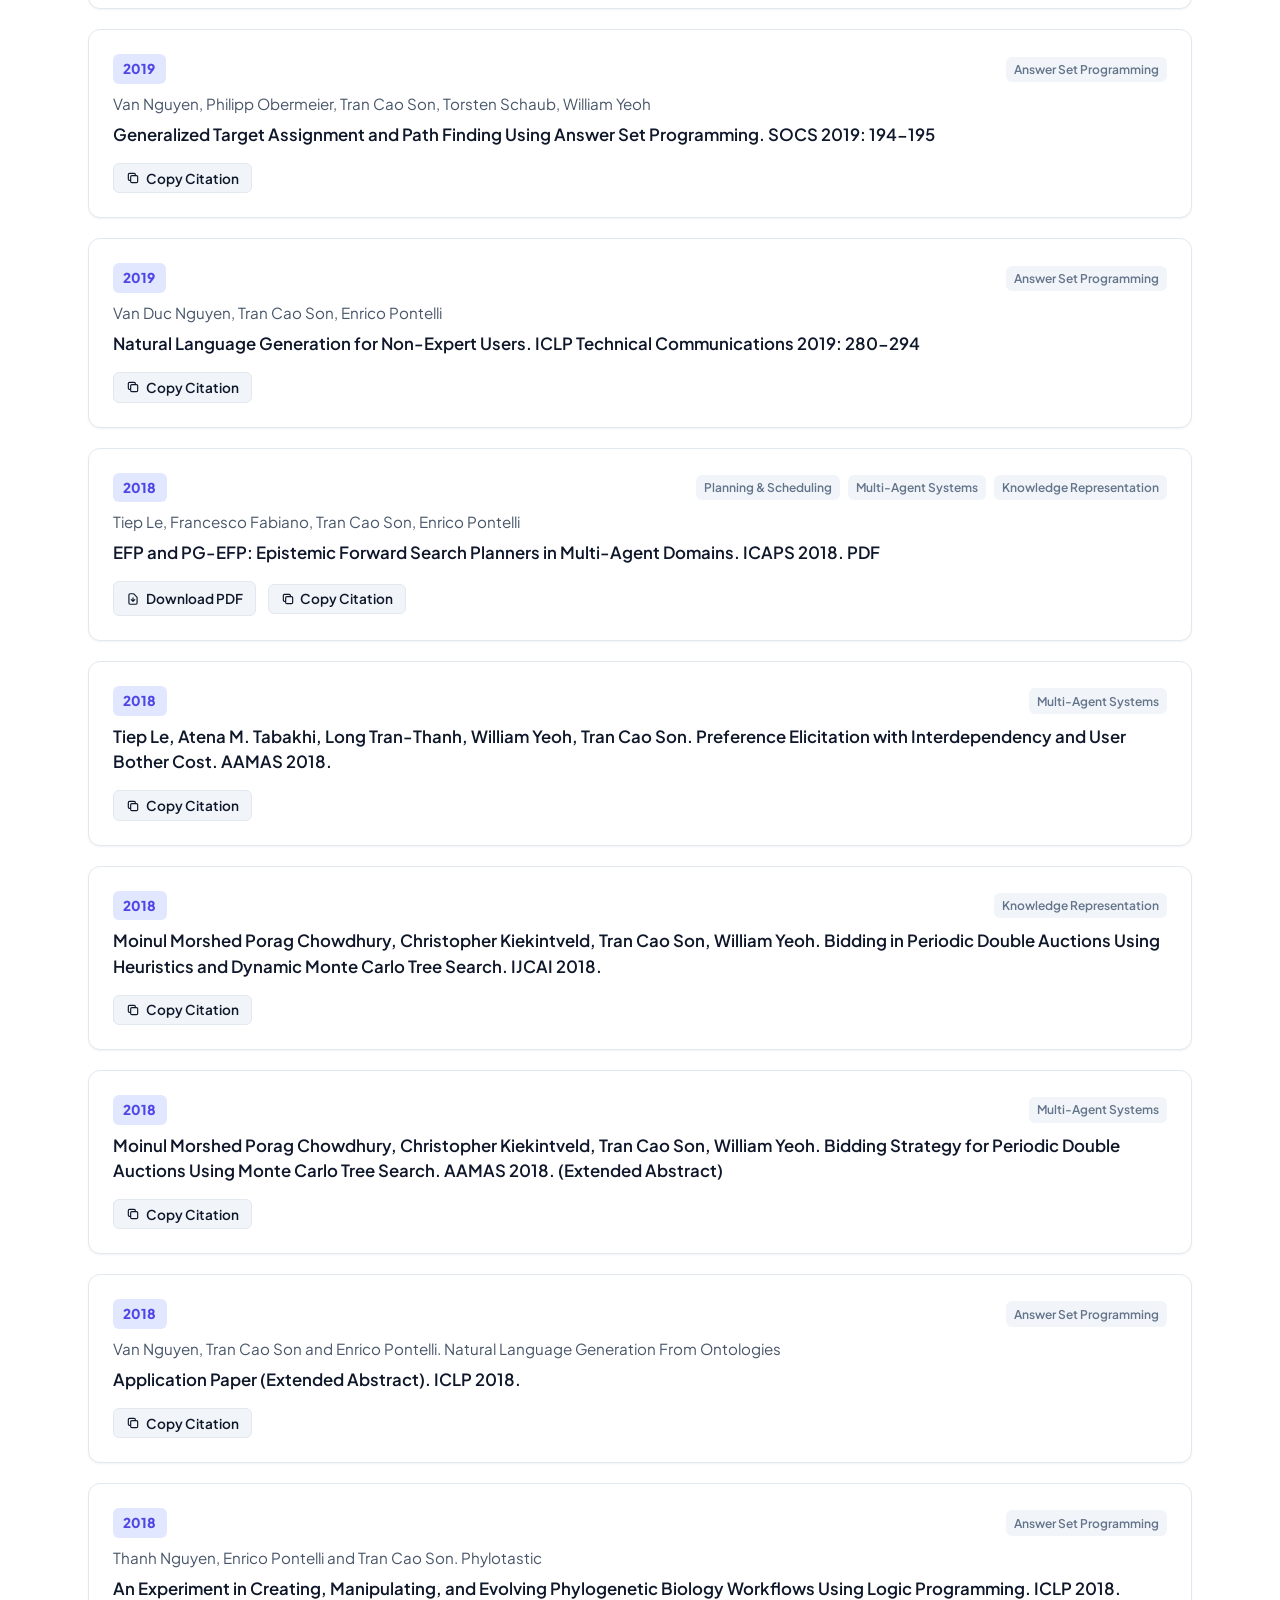
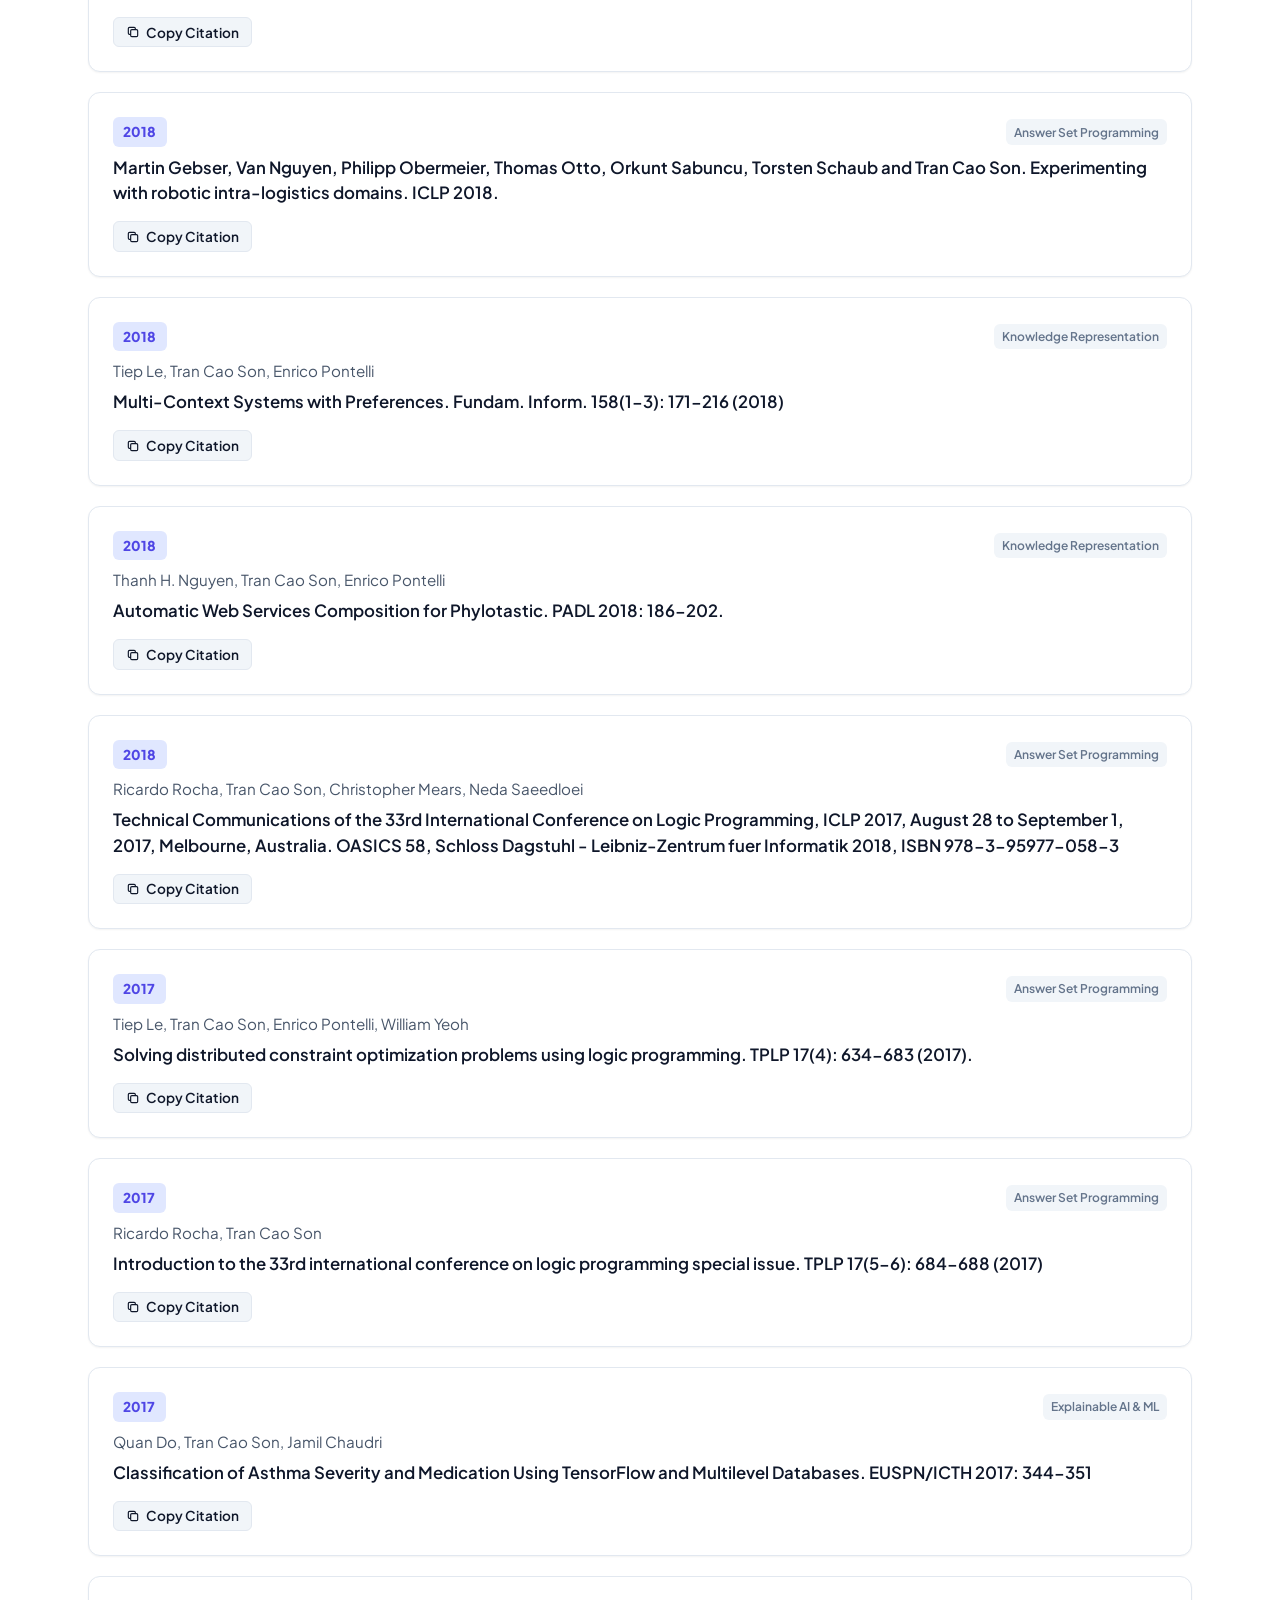
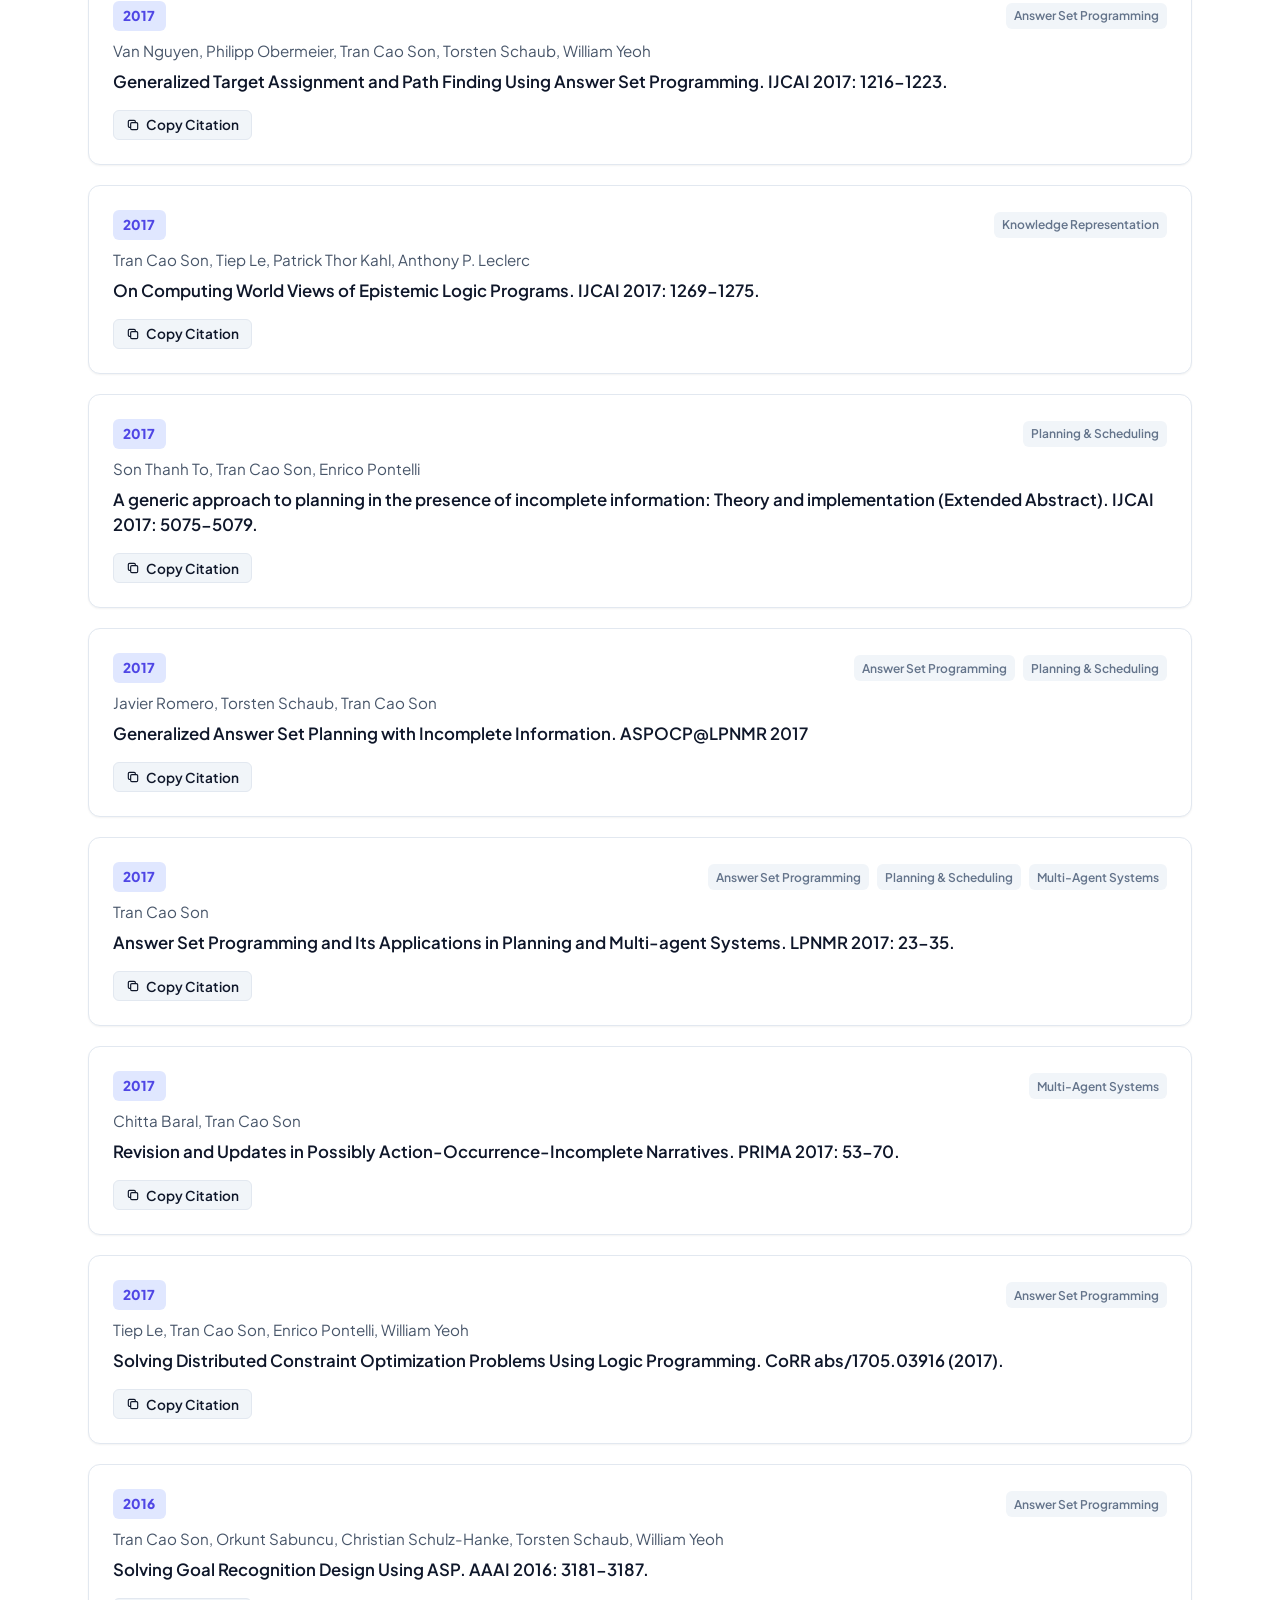
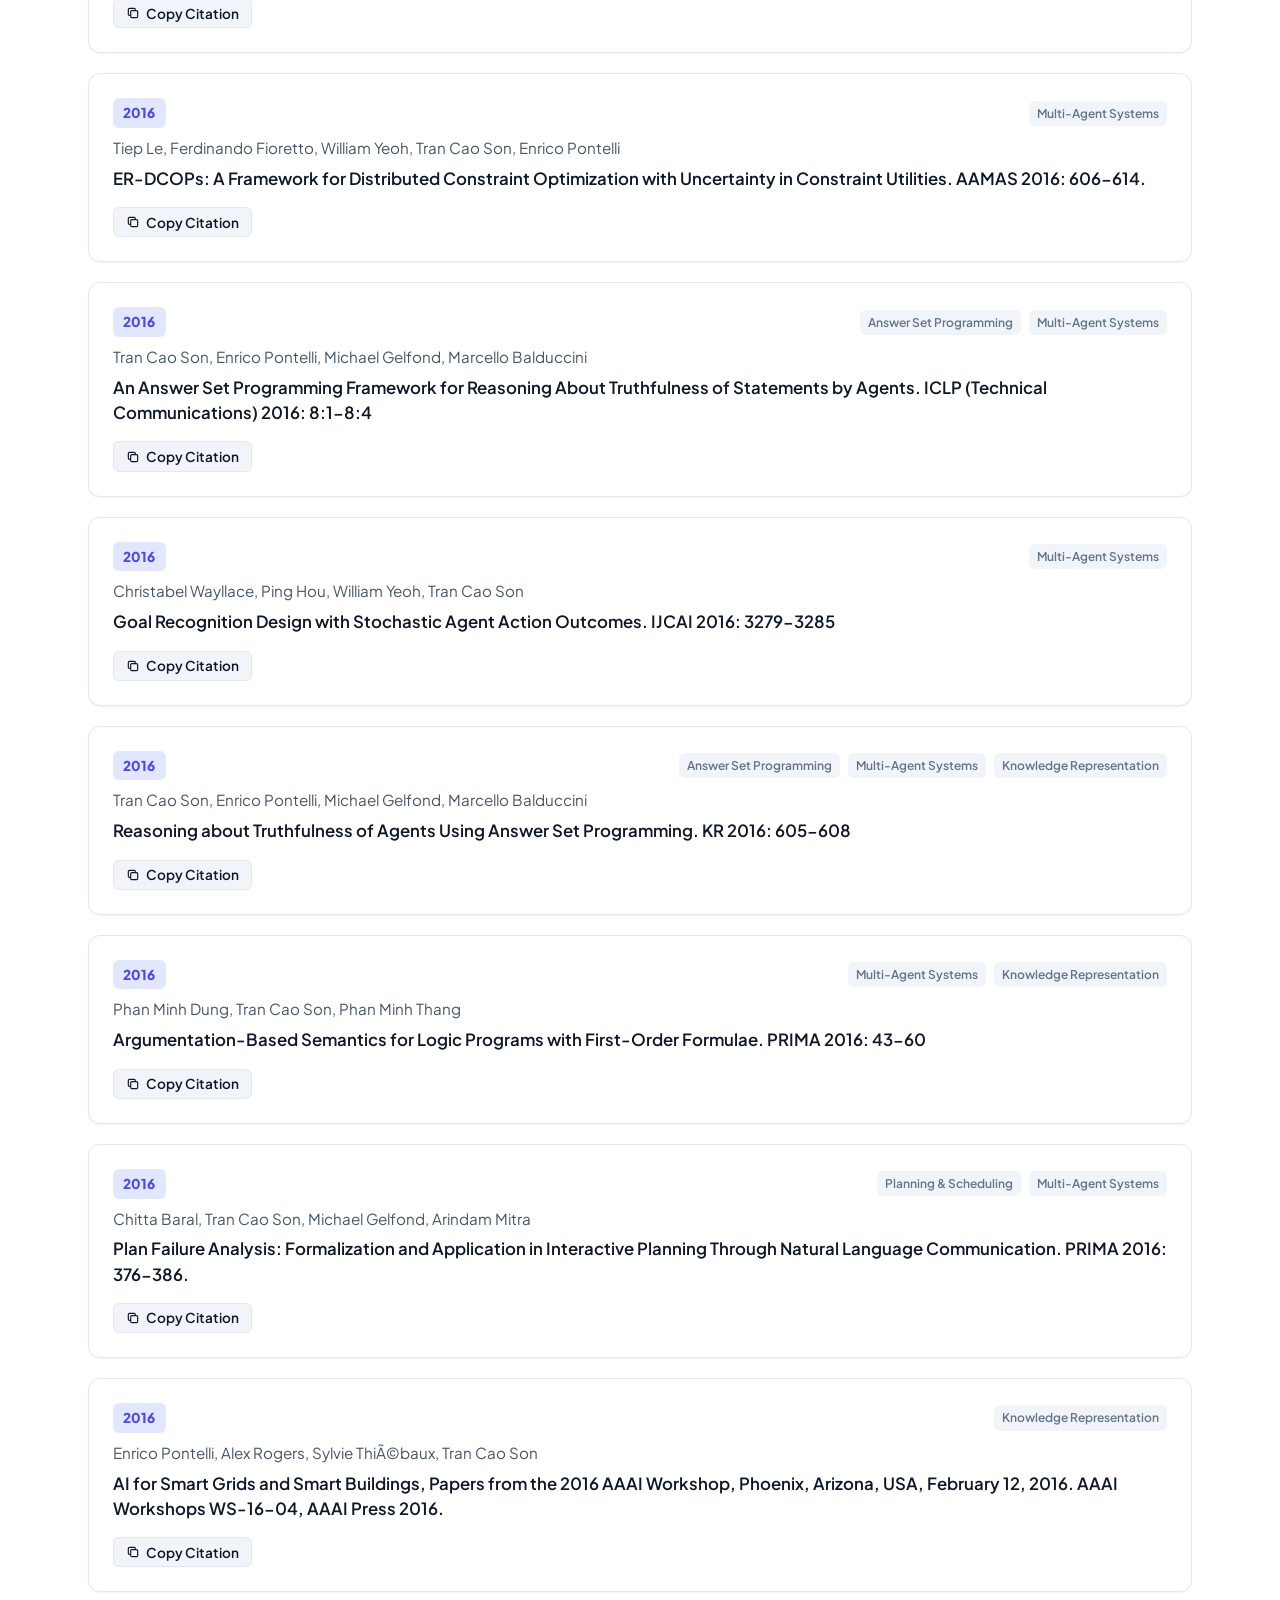
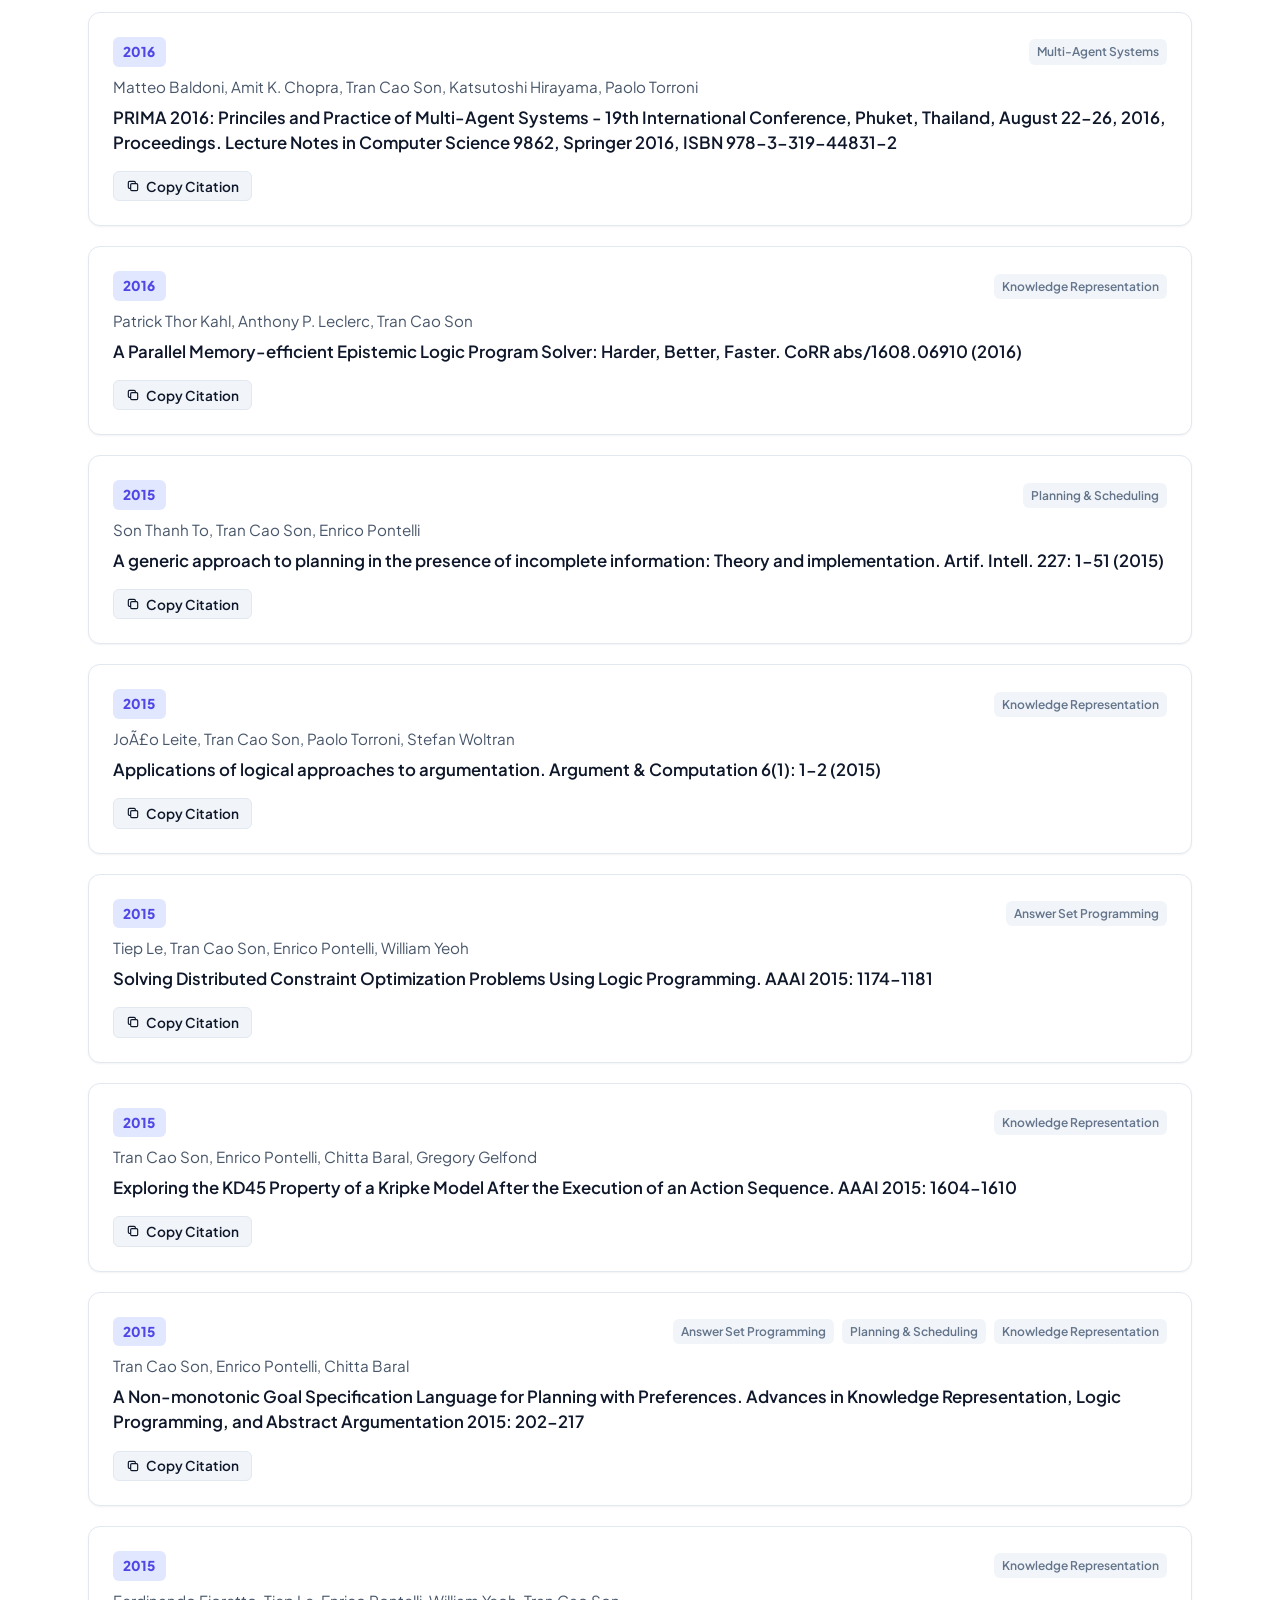
==== commit 19453ad7: "Update Tutorial" ====
--- a/index.html
+++ b/index.html
@@ -256,6 +256,20 @@
       <p class="section-subtitle">Educational presentations given at top AI conferences and summer schools</p>
 
       <div class="tutorials-grid">
+
+https://sites.google.com/view/iclplpnmrdc2024#h.s5p5ztkq3i6v
+
+        <div class="tutorial-card">
+          <div>
+            <span class="pub-year" style="display: inline-block; margin-bottom: 0.5rem;">ICLP/LPNMR-DC 2024</span>
+            <h3>Model Reconciliation and Its Applications in Explainable AI</h3>
+            <p style="color: var(--text-secondary); margin-bottom: 1rem;">Autumn School on Logic Programming.</p>
+          </div>
+          <a href="sites.google.com/view/iclplpnmrdc2024#h.s5p5ztkq3i6v" class="pub-btn" style="width: fit-content;">View Details</a>
+        </div>
+
+
+
         <div class="tutorial-card">
           <div>
             <span class="pub-year" style="display: inline-block; margin-bottom: 0.5rem;">IJCAI 2019</span>
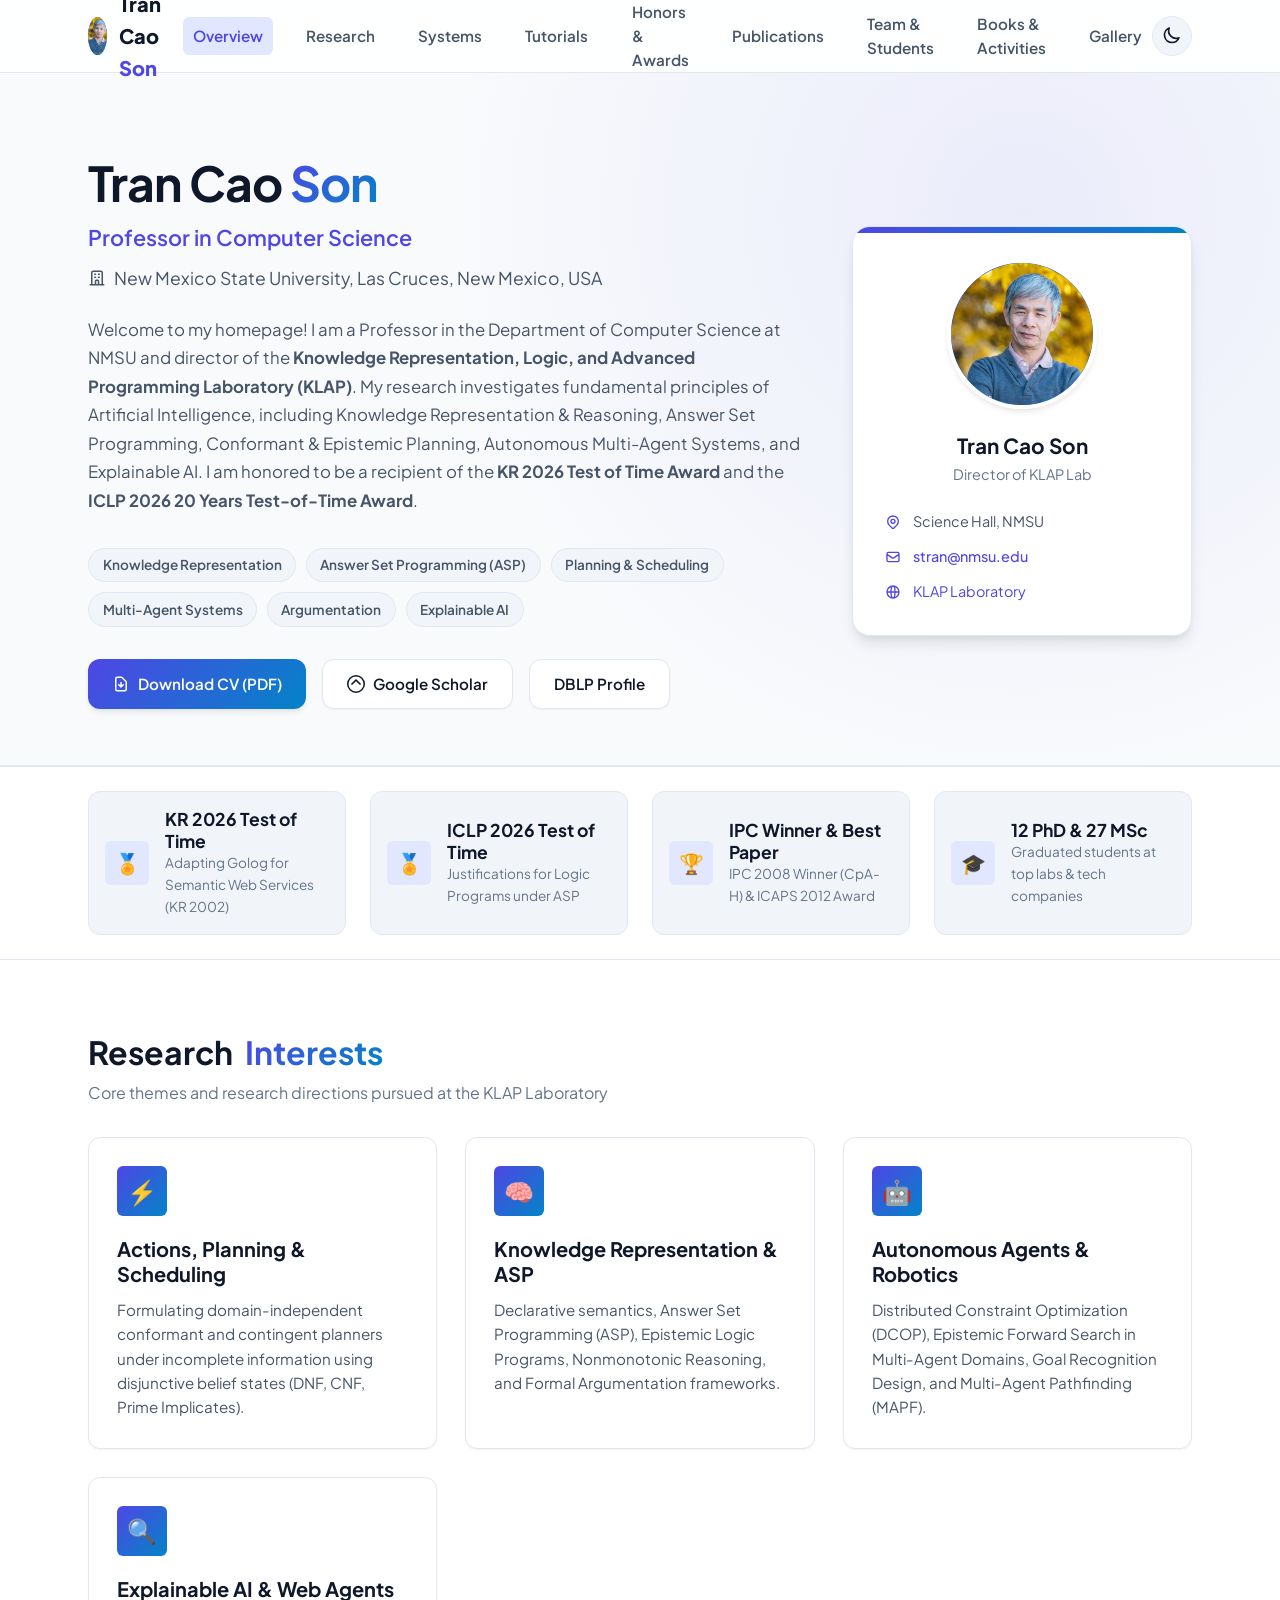
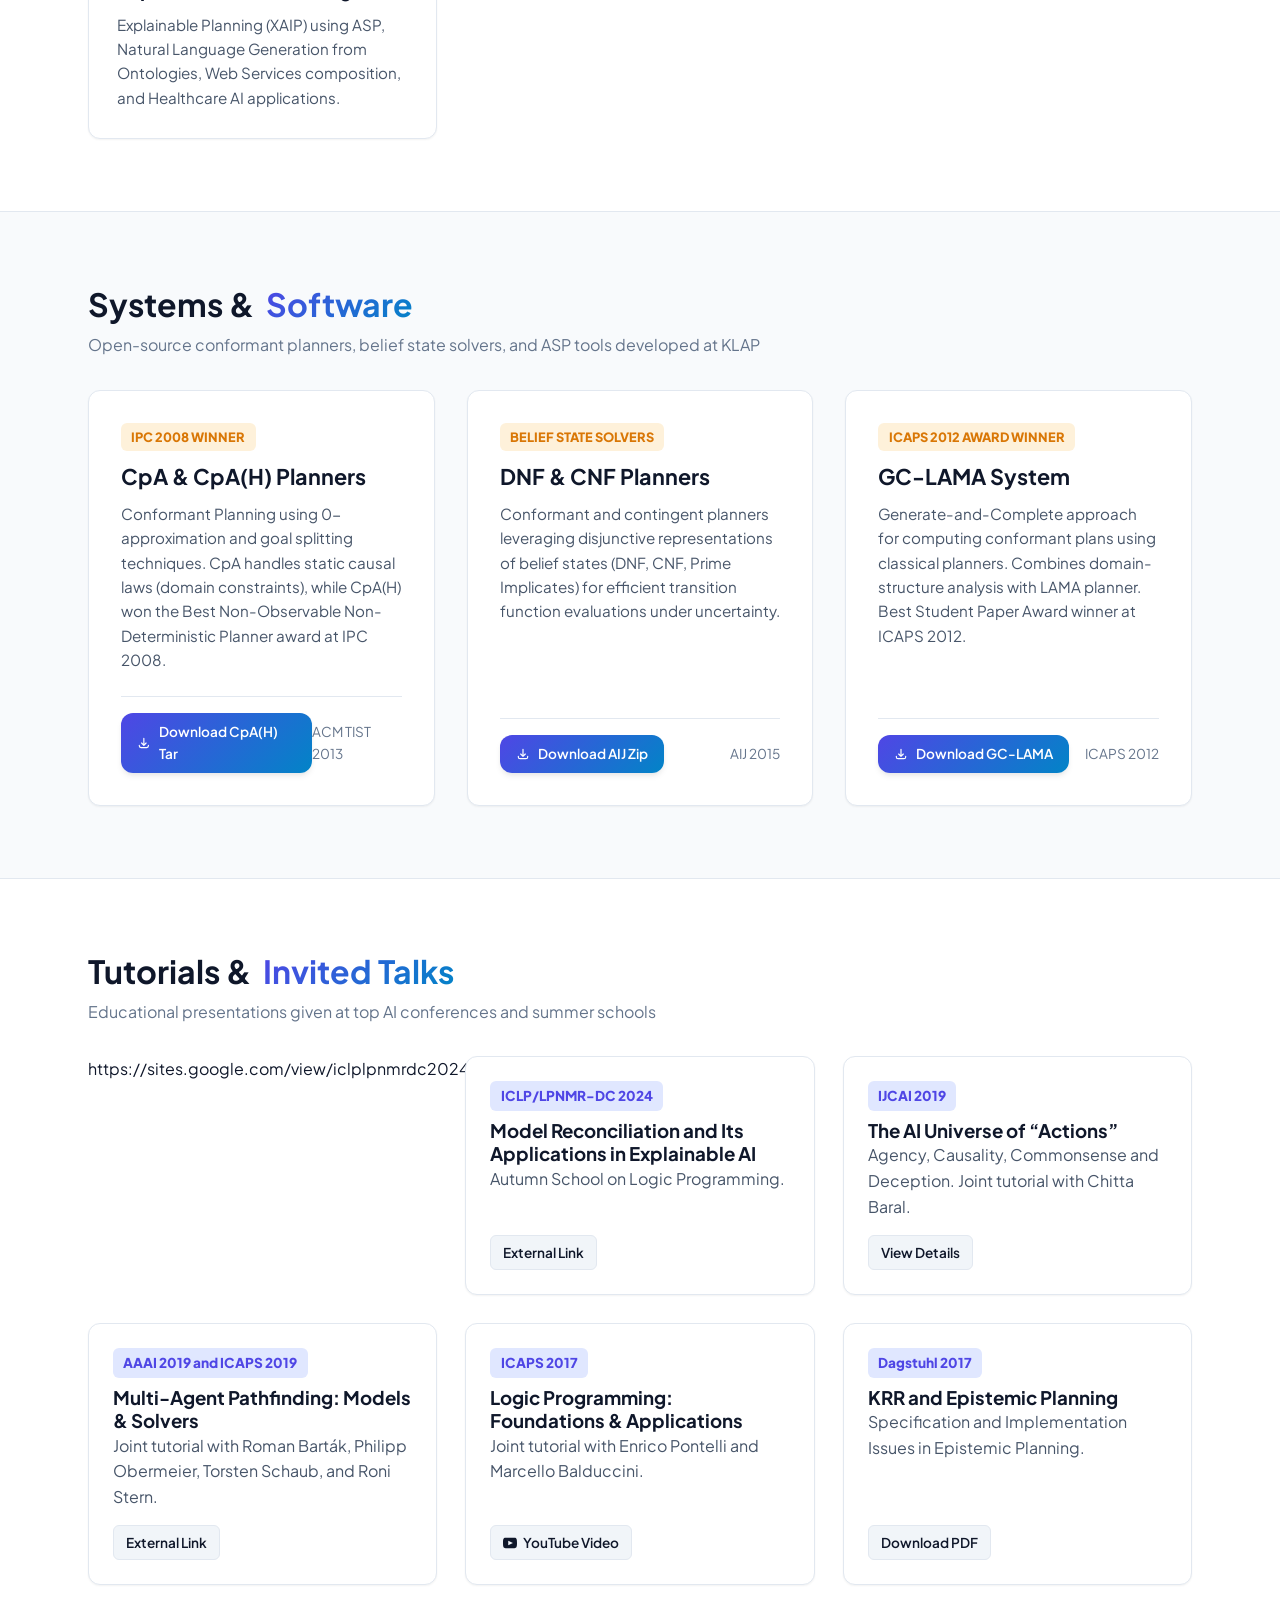
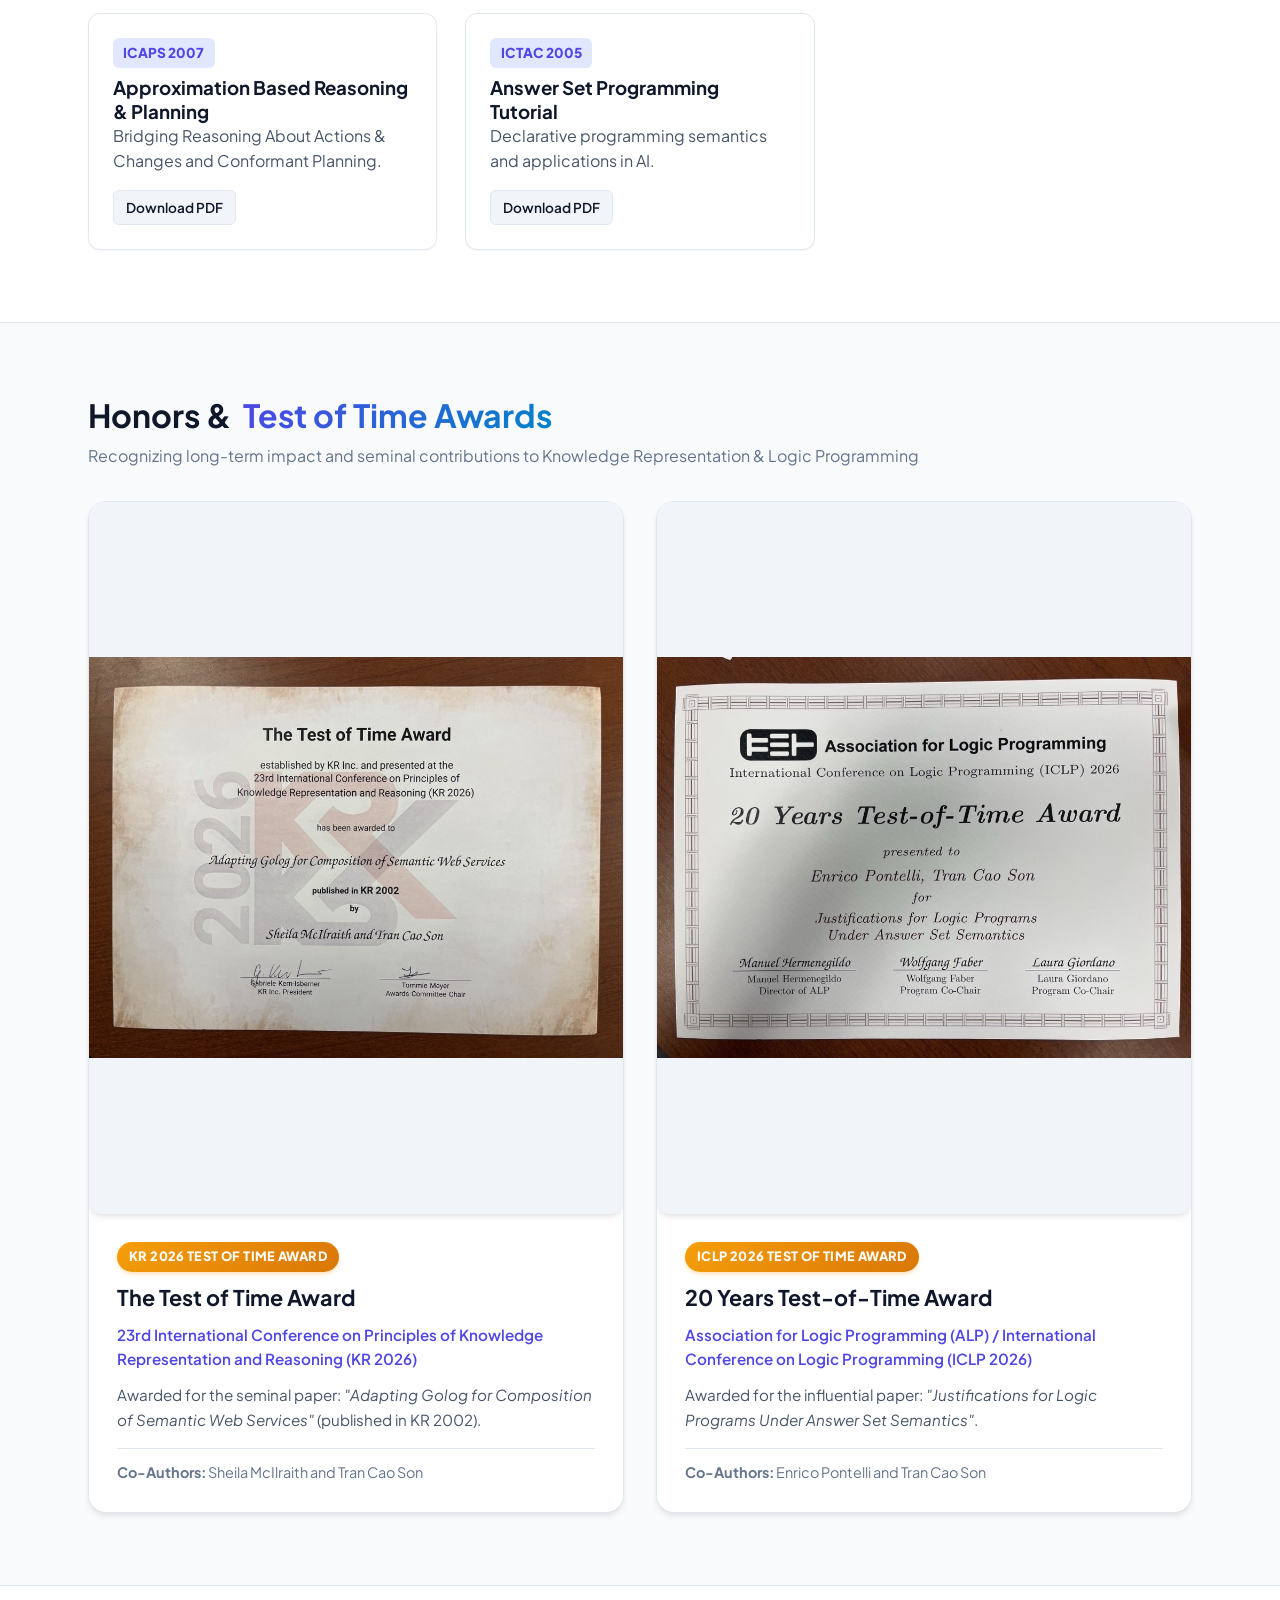
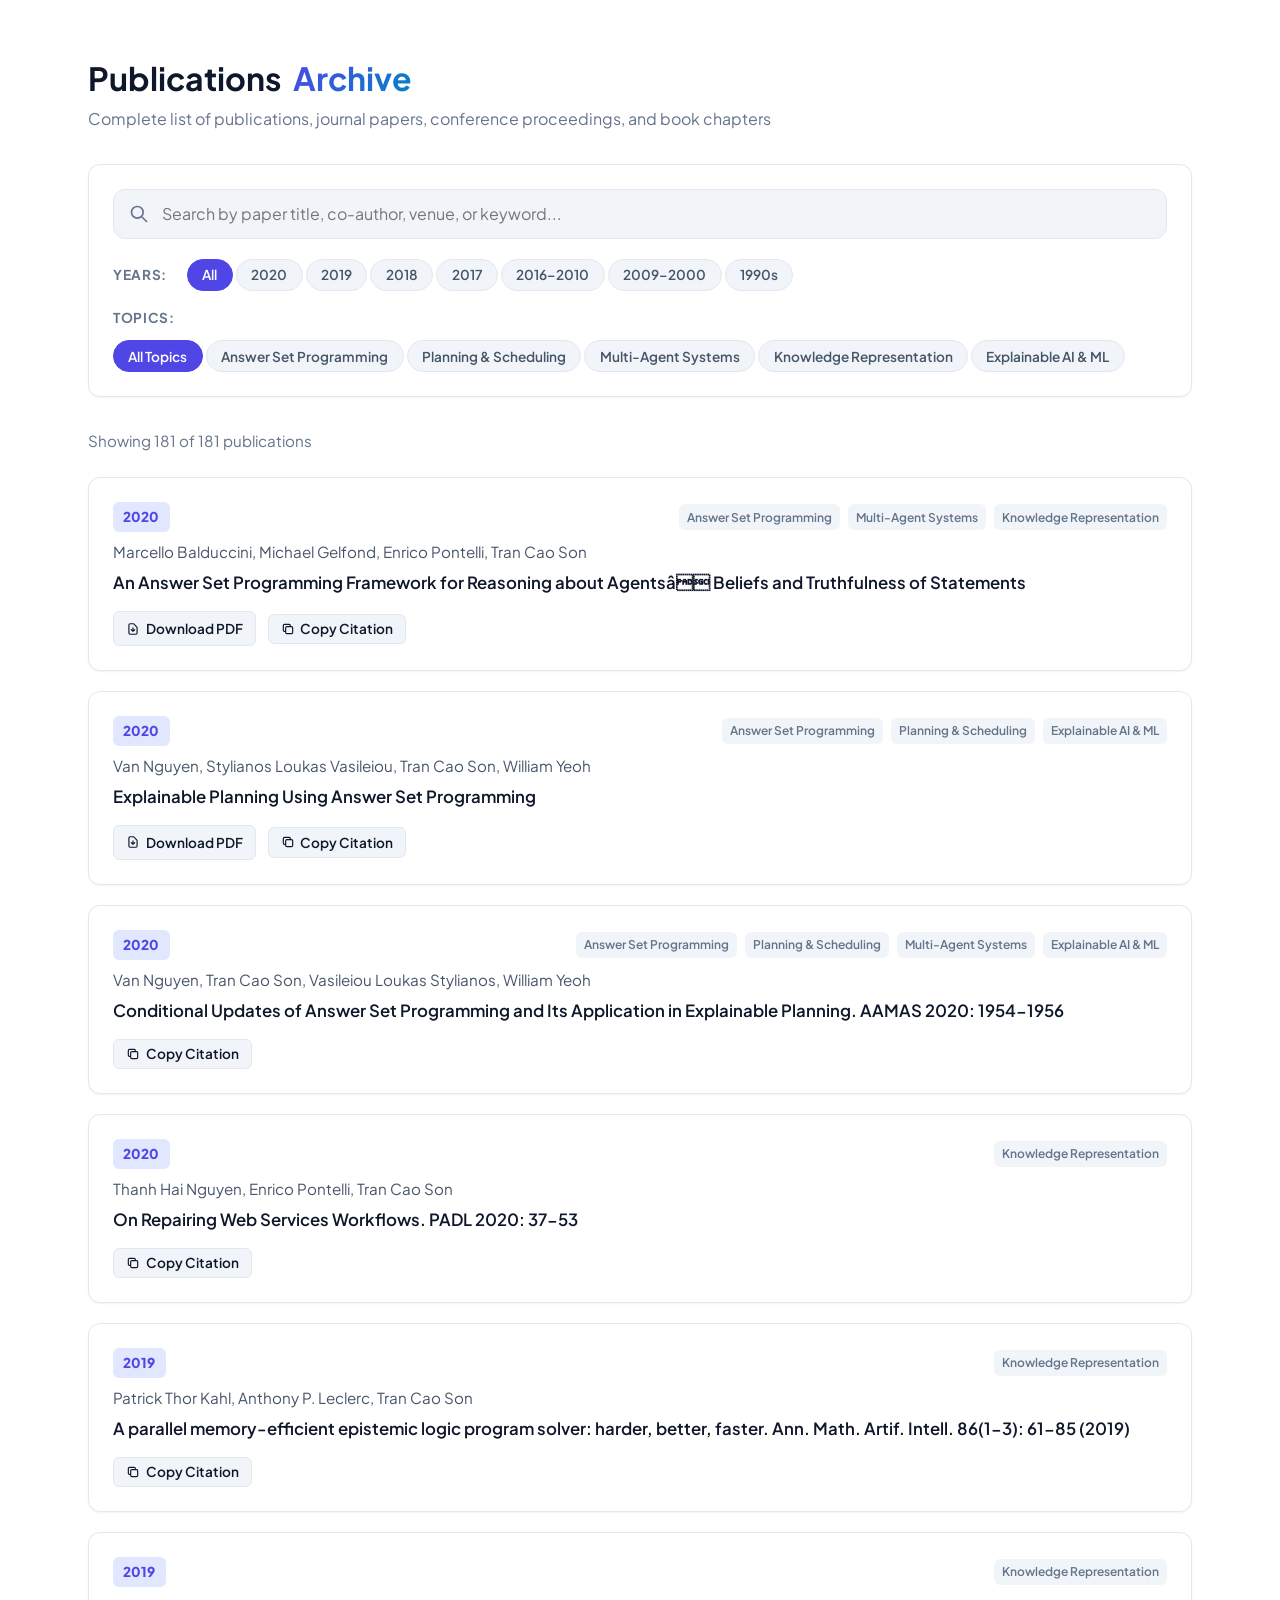
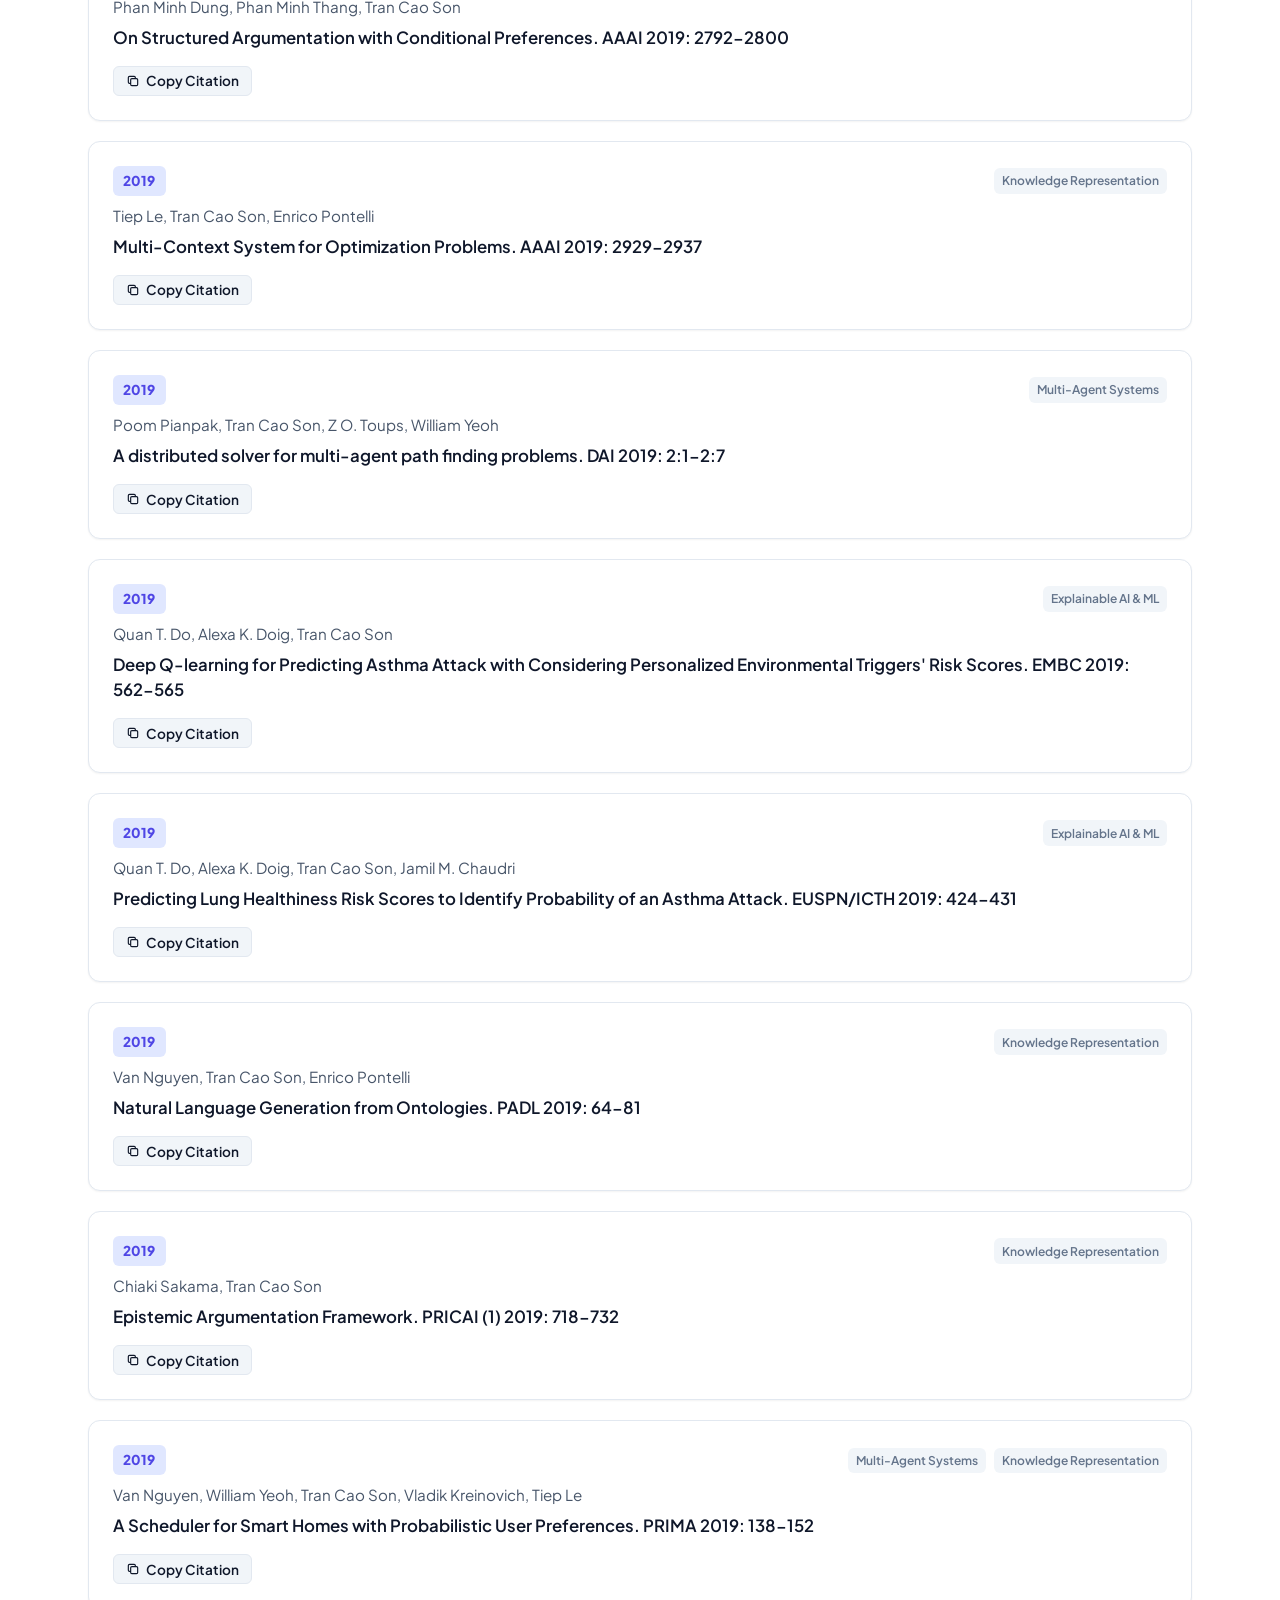
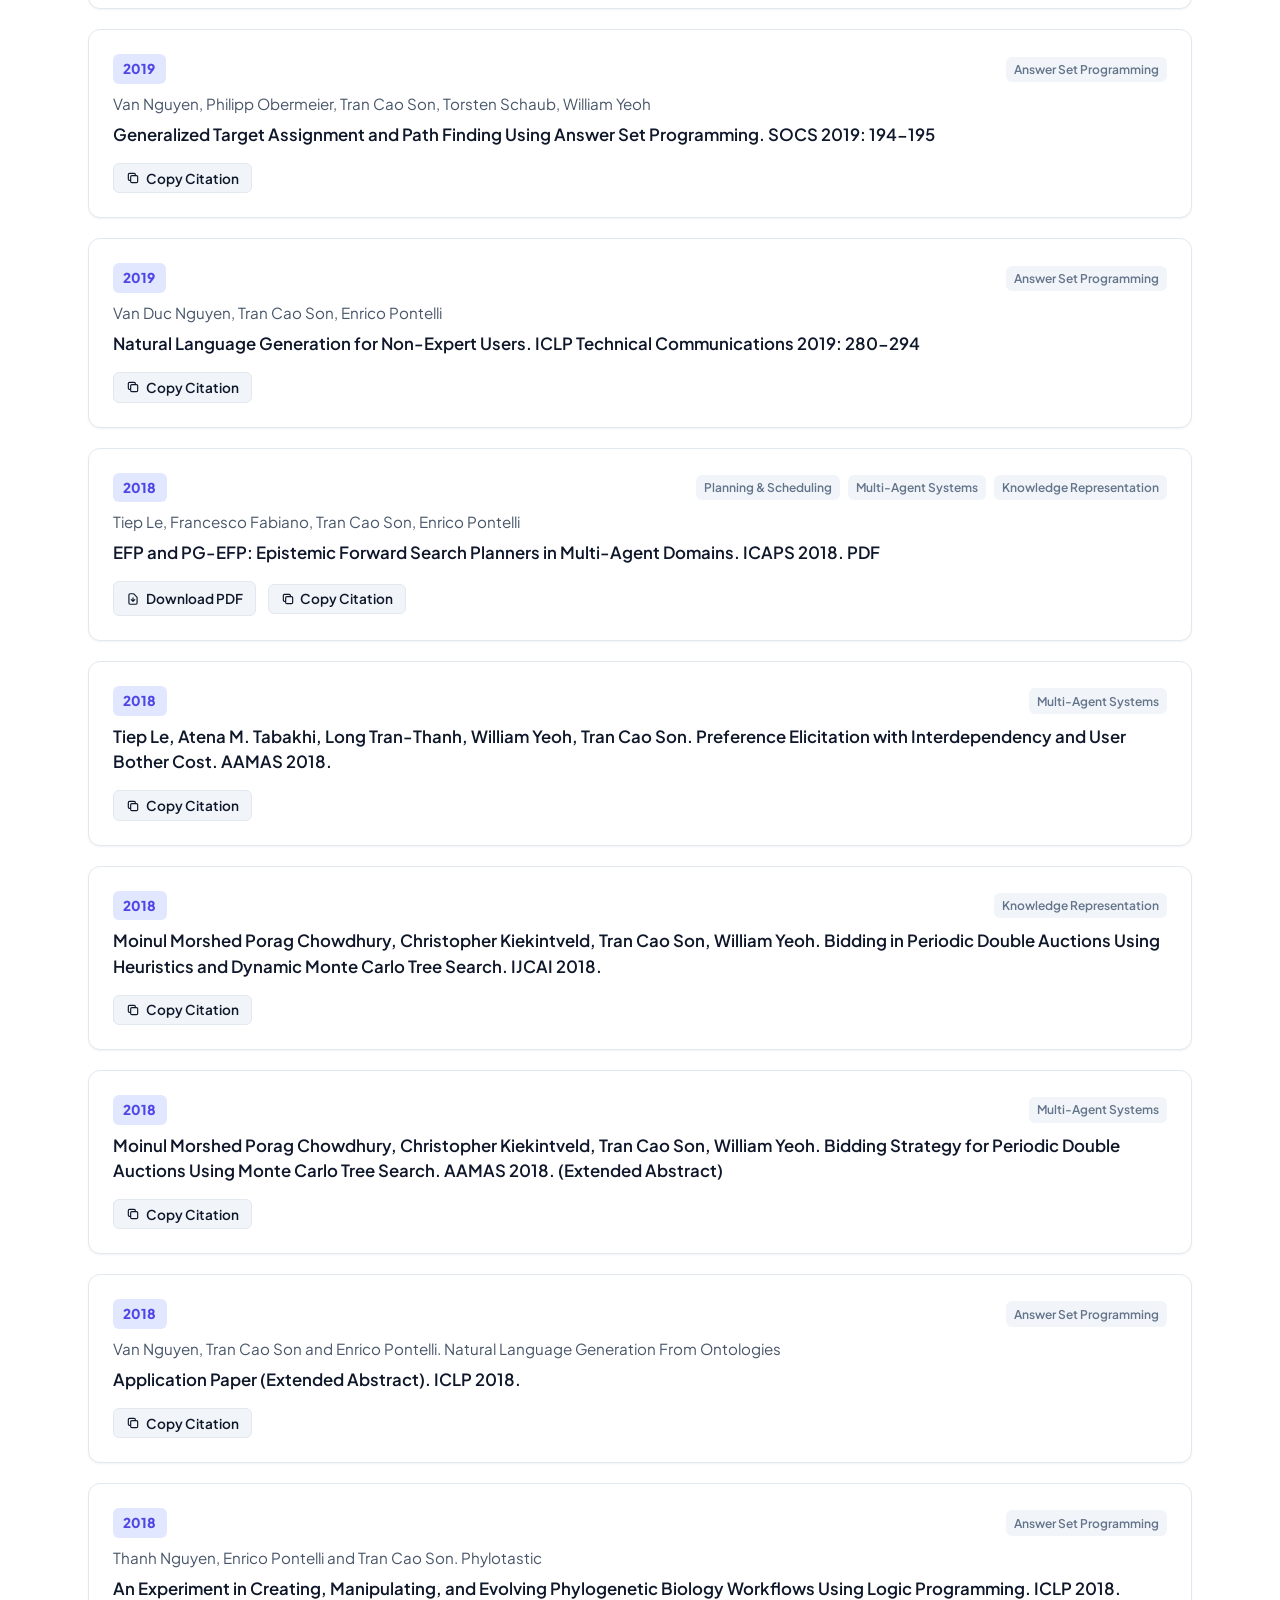
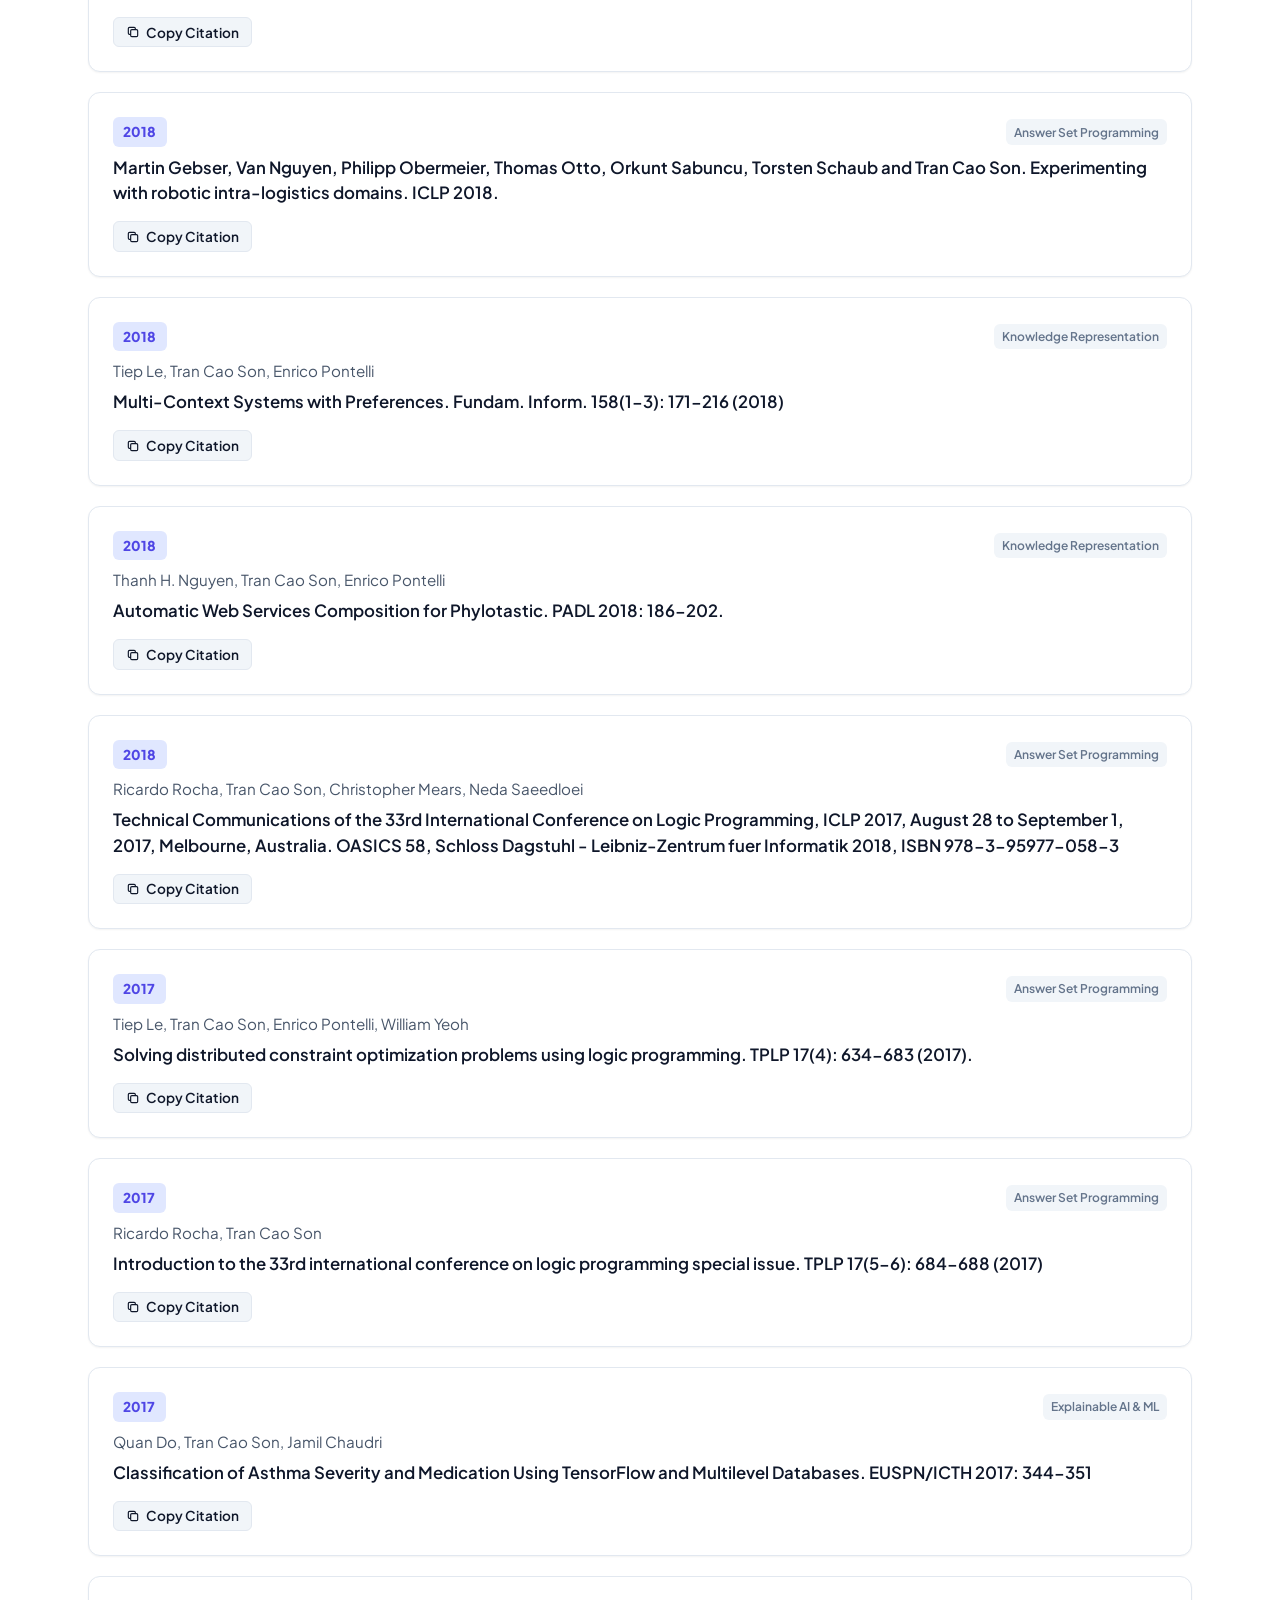
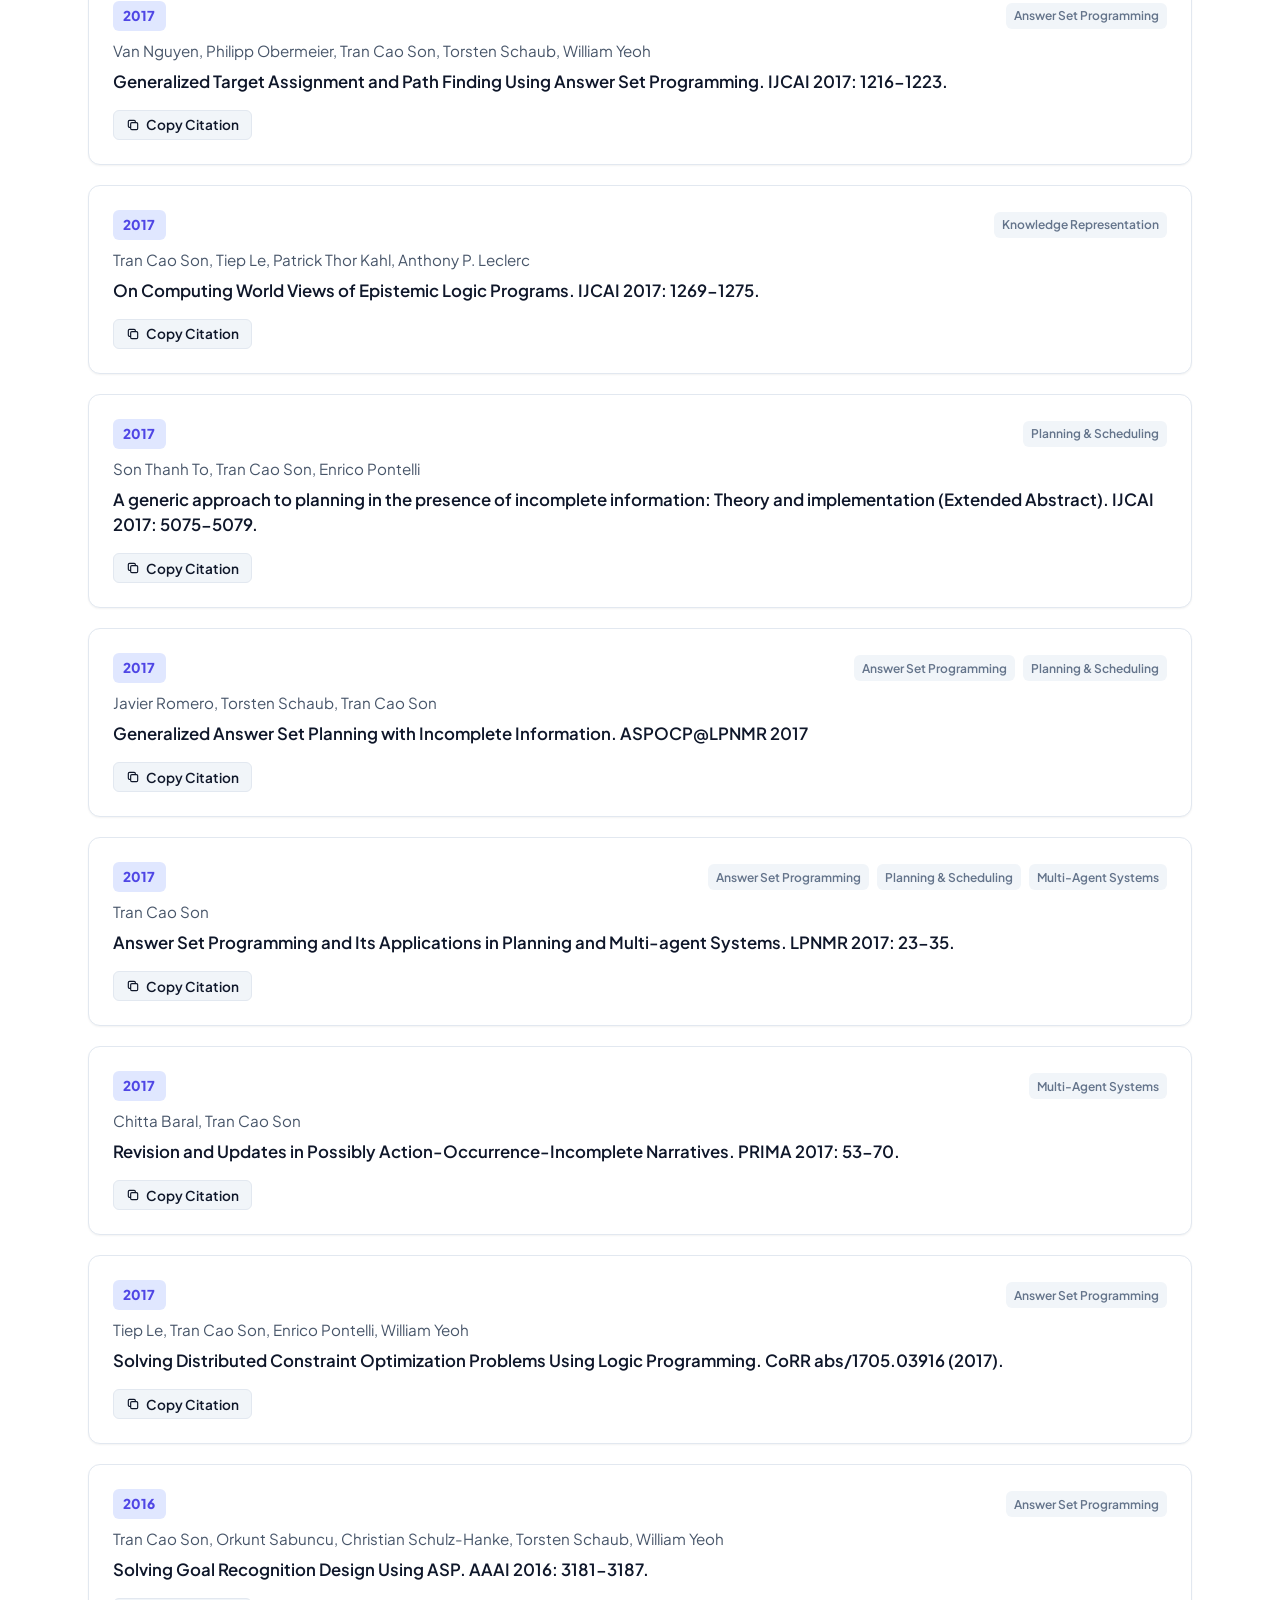
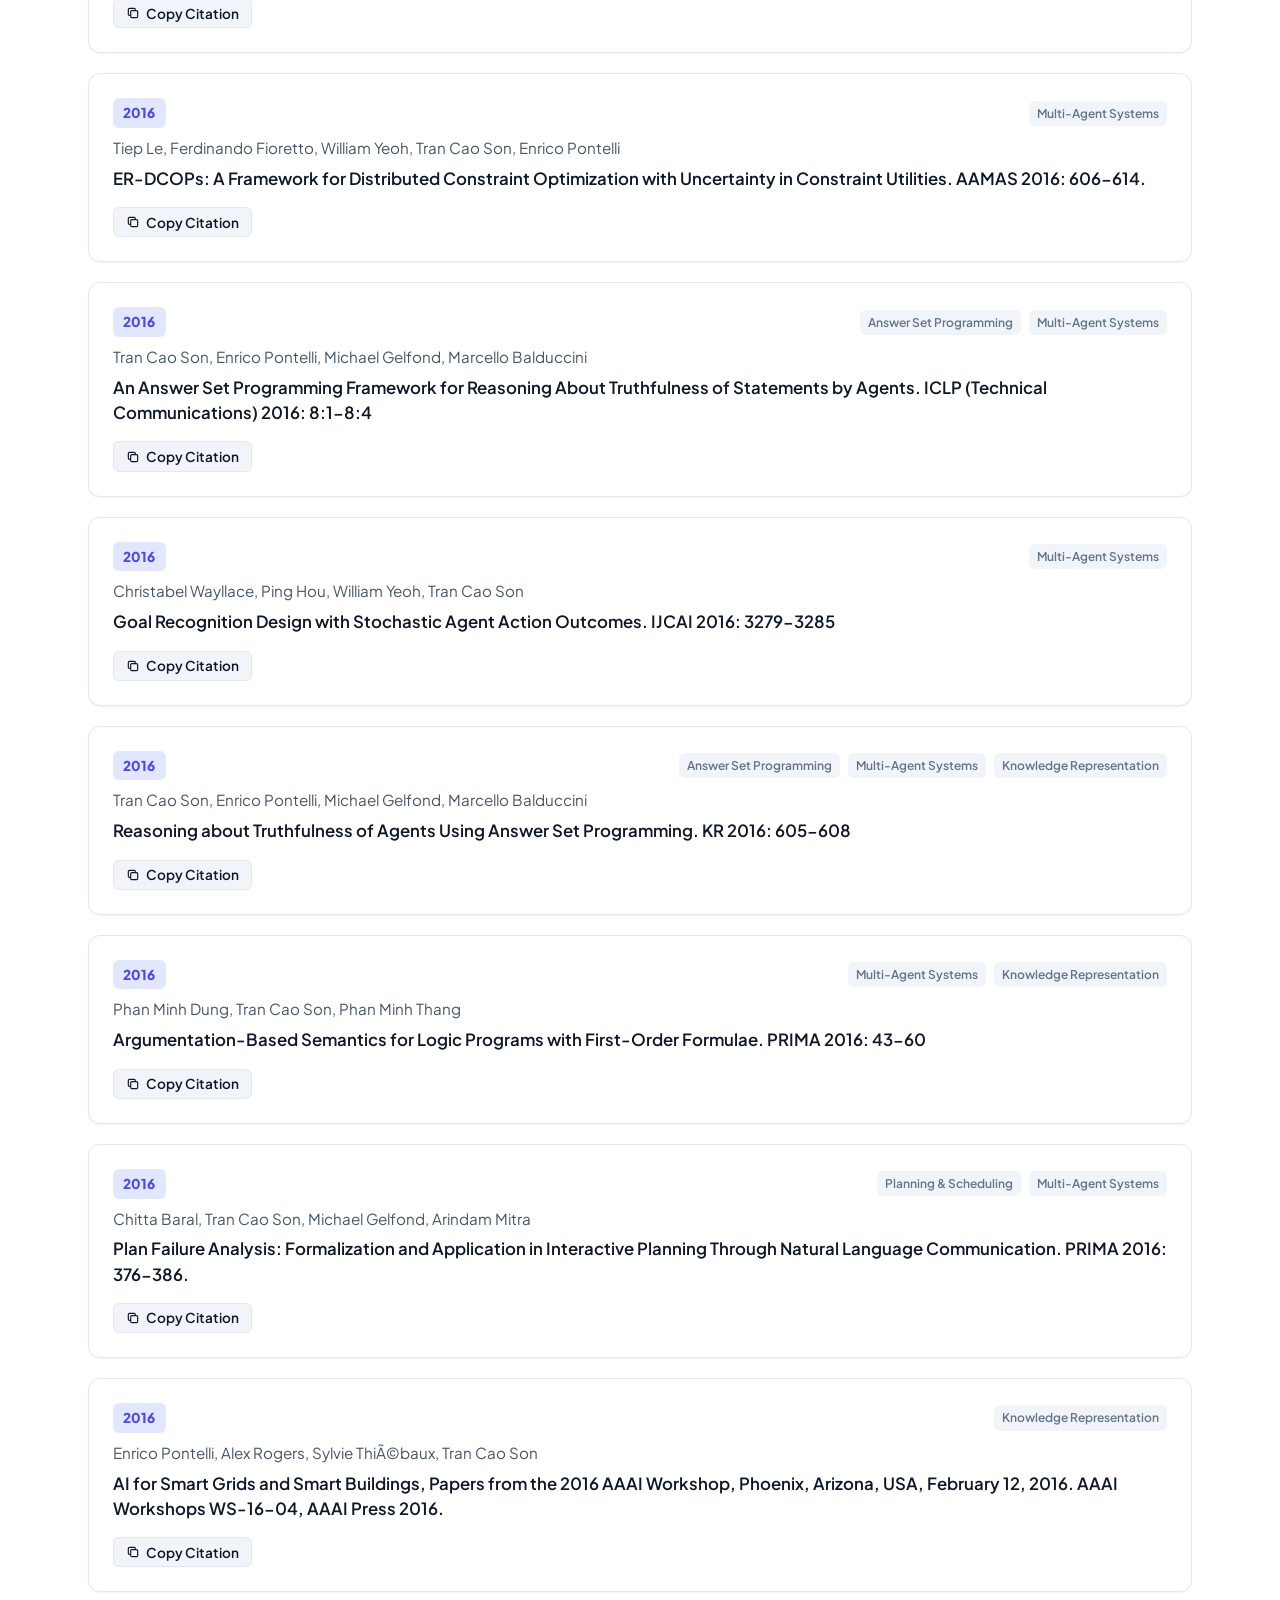
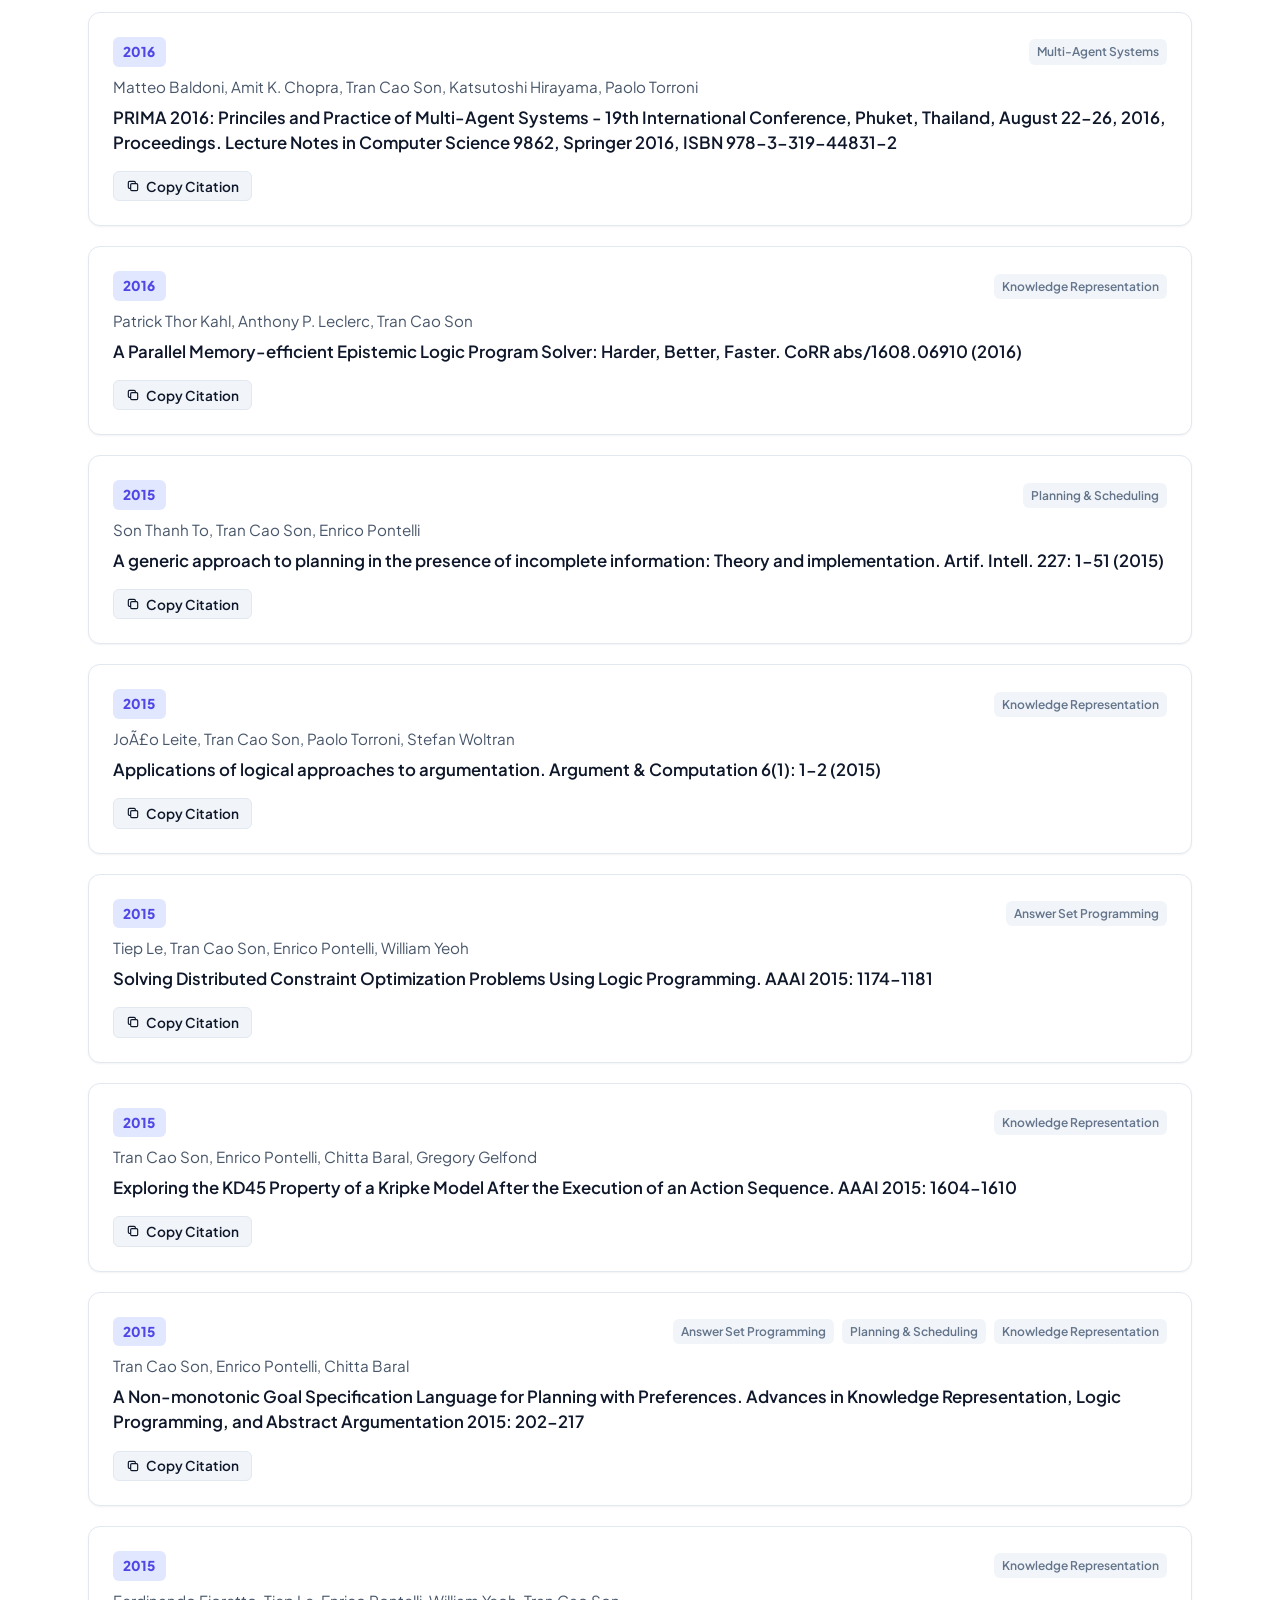
==== commit 838ebca3: "Update Tutorial - add ICLP 2024" ====
--- a/index.html
+++ b/index.html
@@ -265,7 +265,7 @@
             <h3>Model Reconciliation and Its Applications in Explainable AI</h3>
             <p style="color: var(--text-secondary); margin-bottom: 1rem;">Autumn School on Logic Programming.</p>
           </div>
-          <a href="sites.google.com/view/iclplpnmrdc2024#h.s5p5ztkq3i6v" class="pub-btn" style="width: fit-content;">View Details</a>
+          <a href="sites.google.com/view/iclplpnmrdc2024#h.s5p5ztkq3i6v" target="_blank" class="pub-btn" style="width: fit-content;">External Link</a>
         </div>
 
 
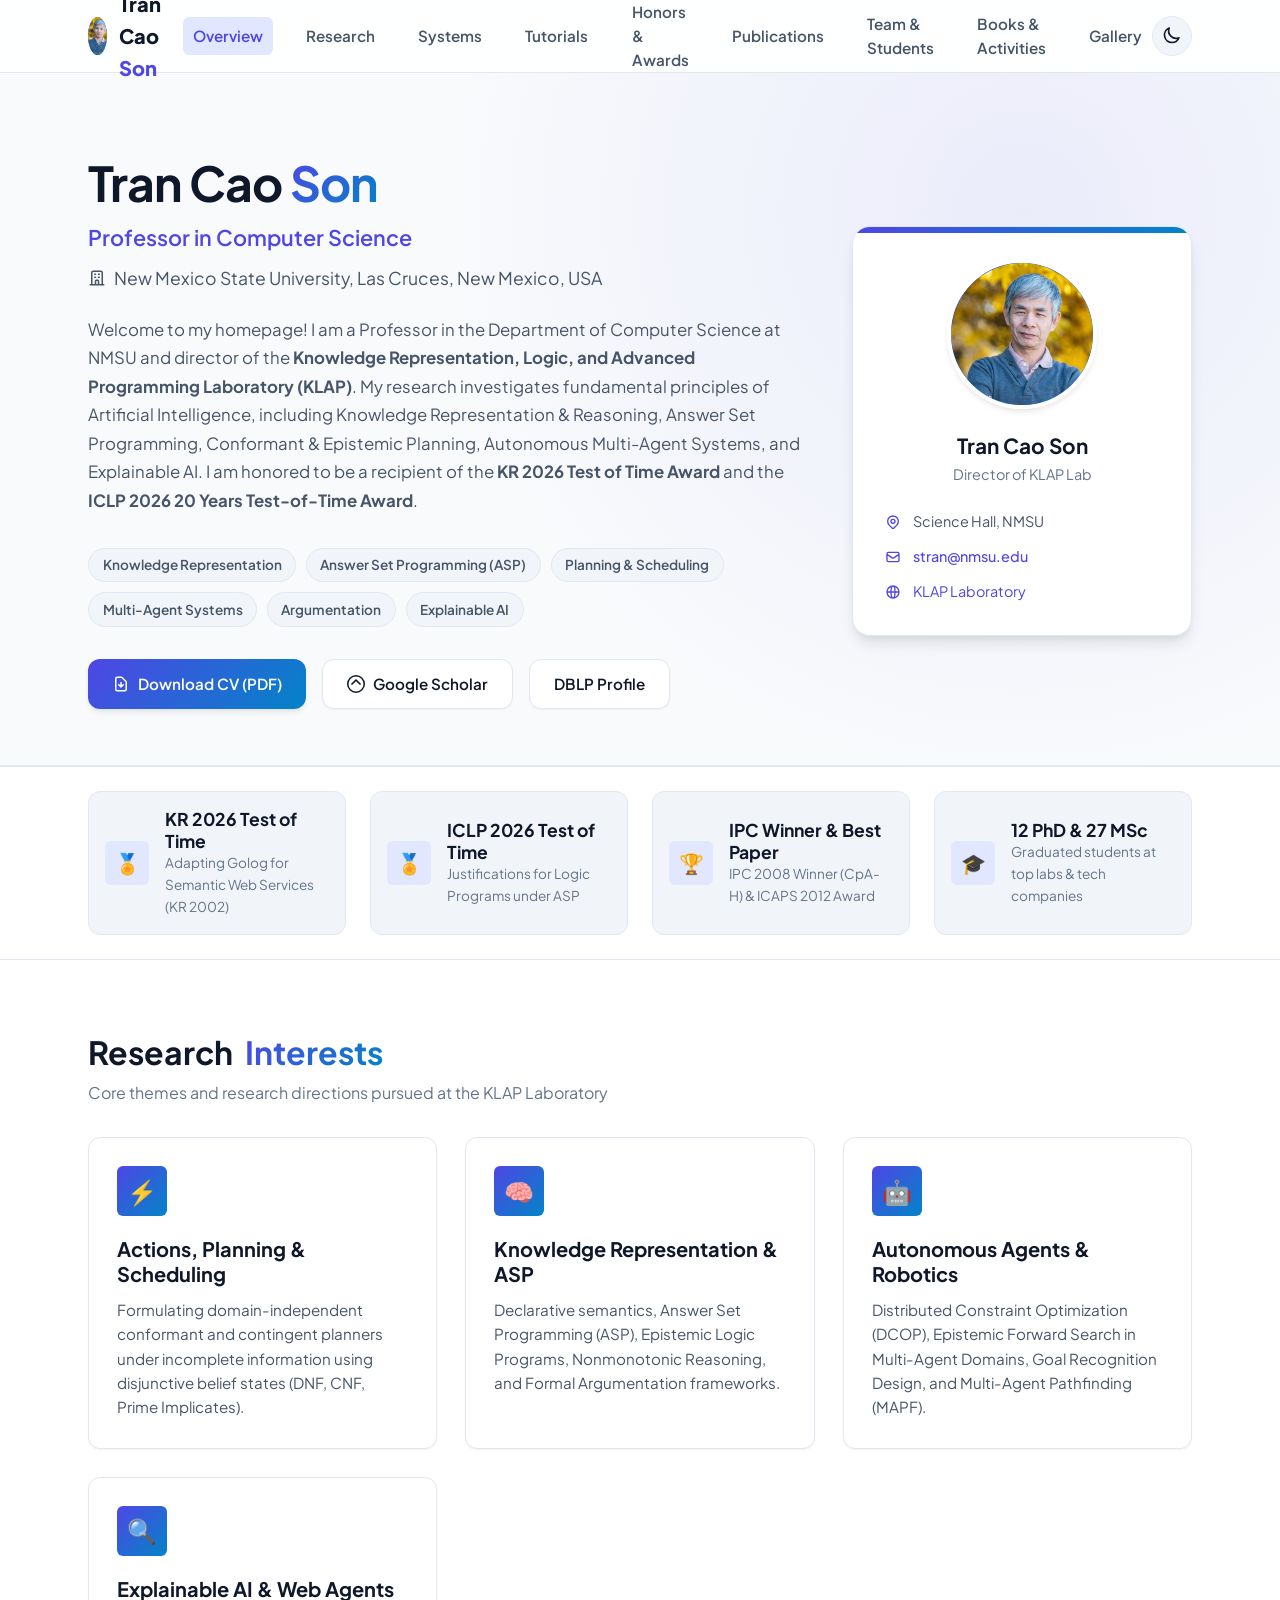
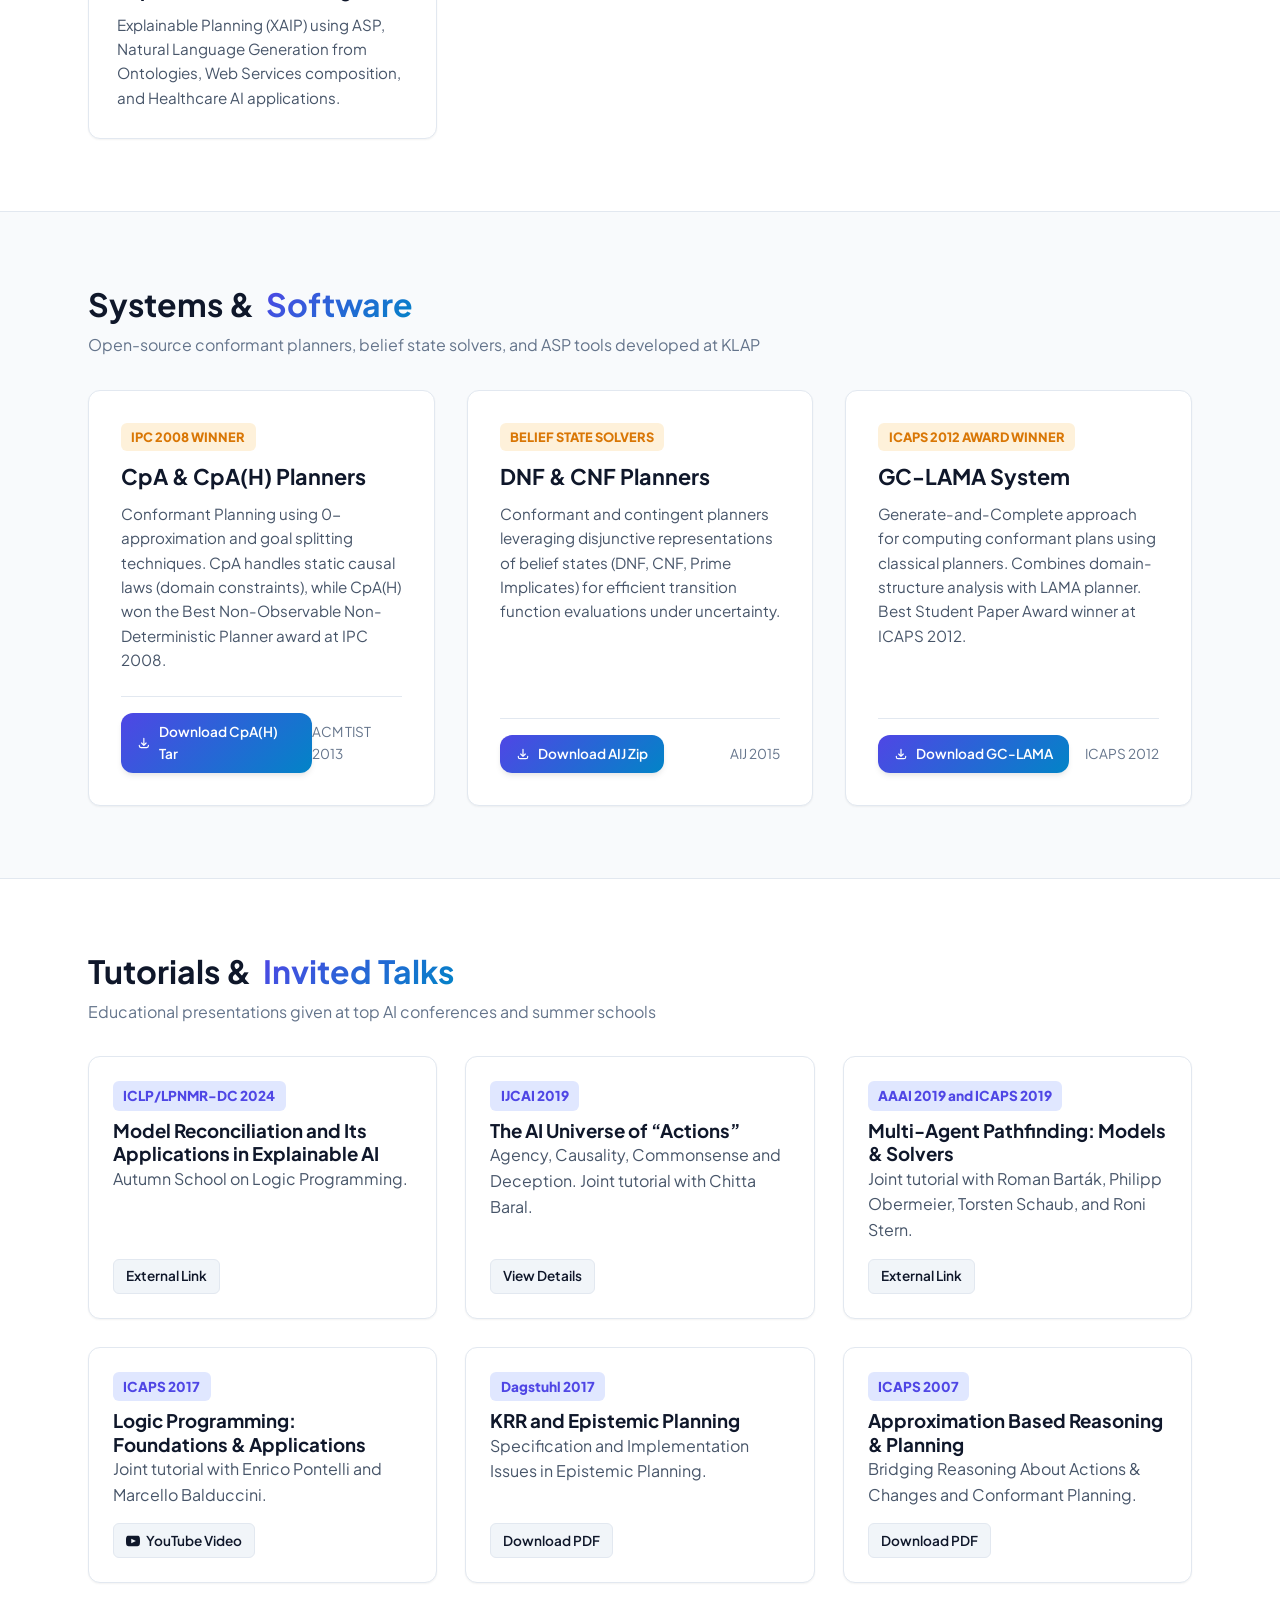
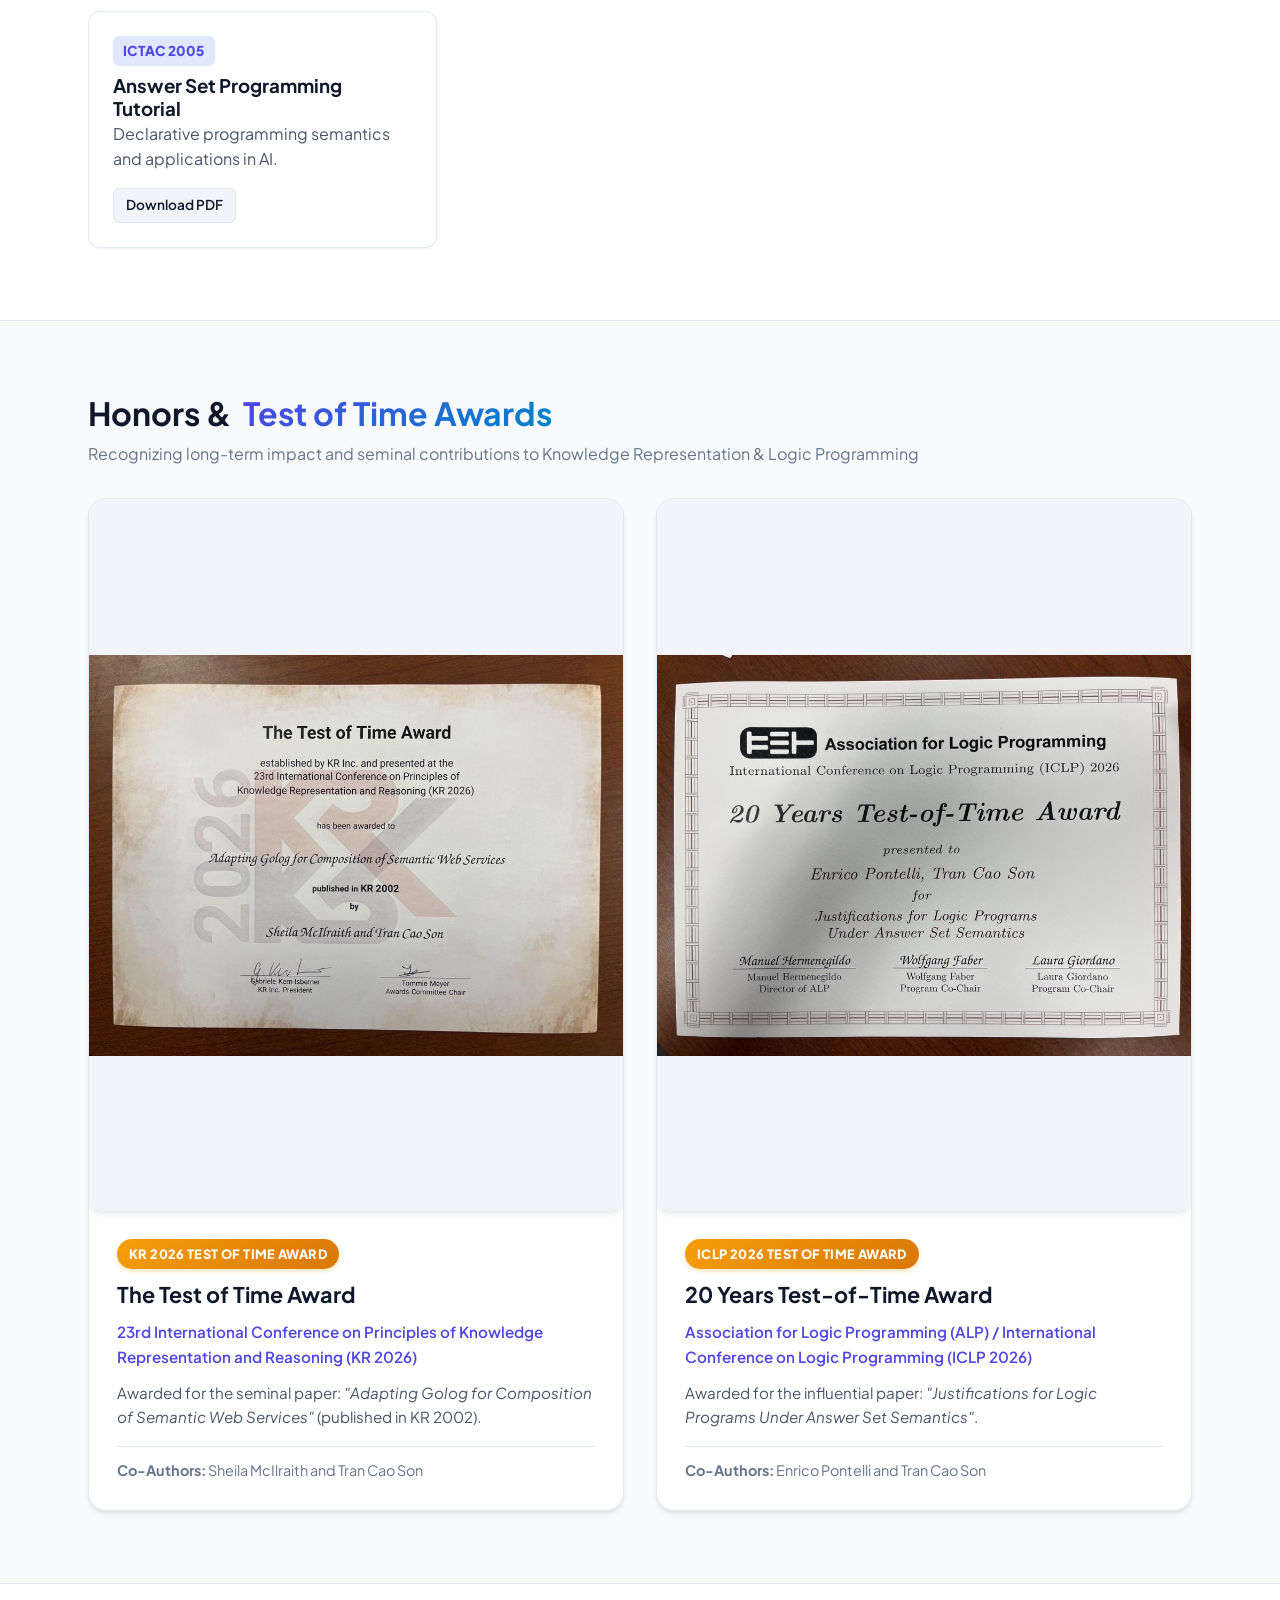
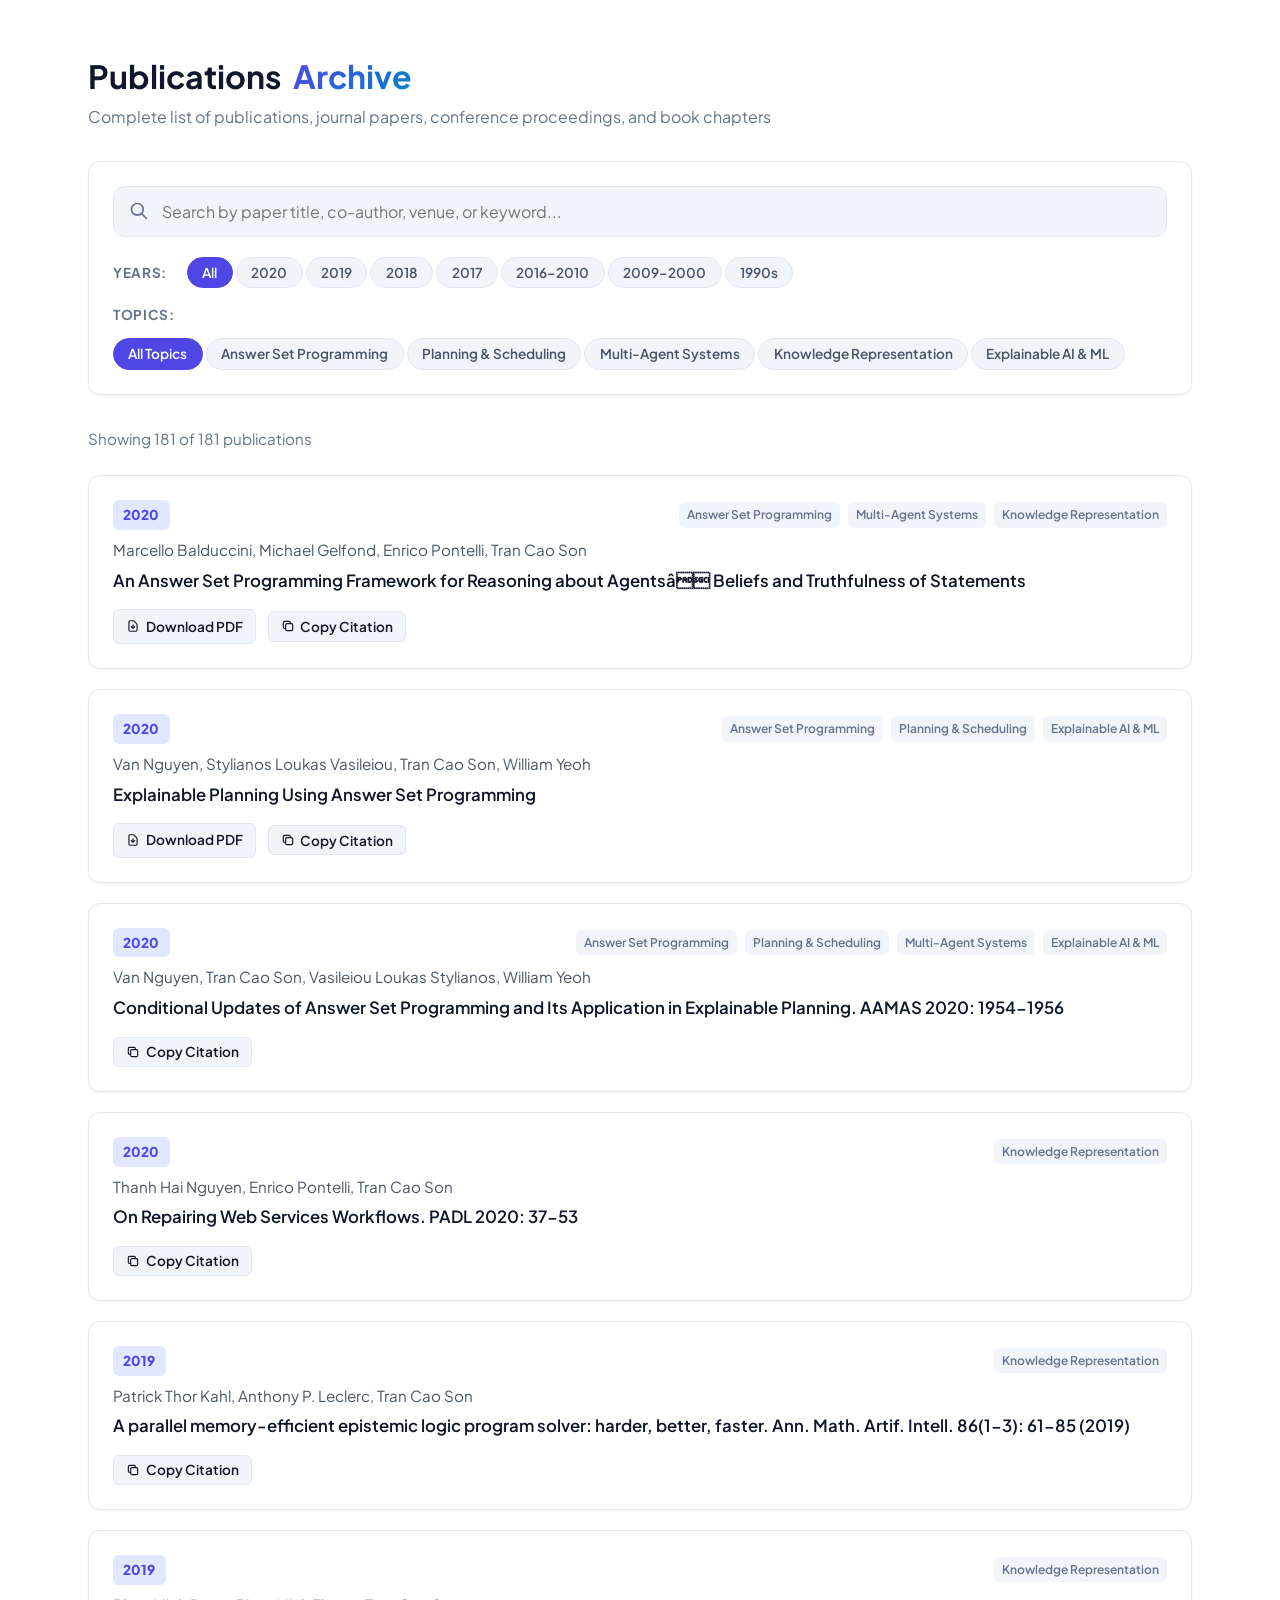
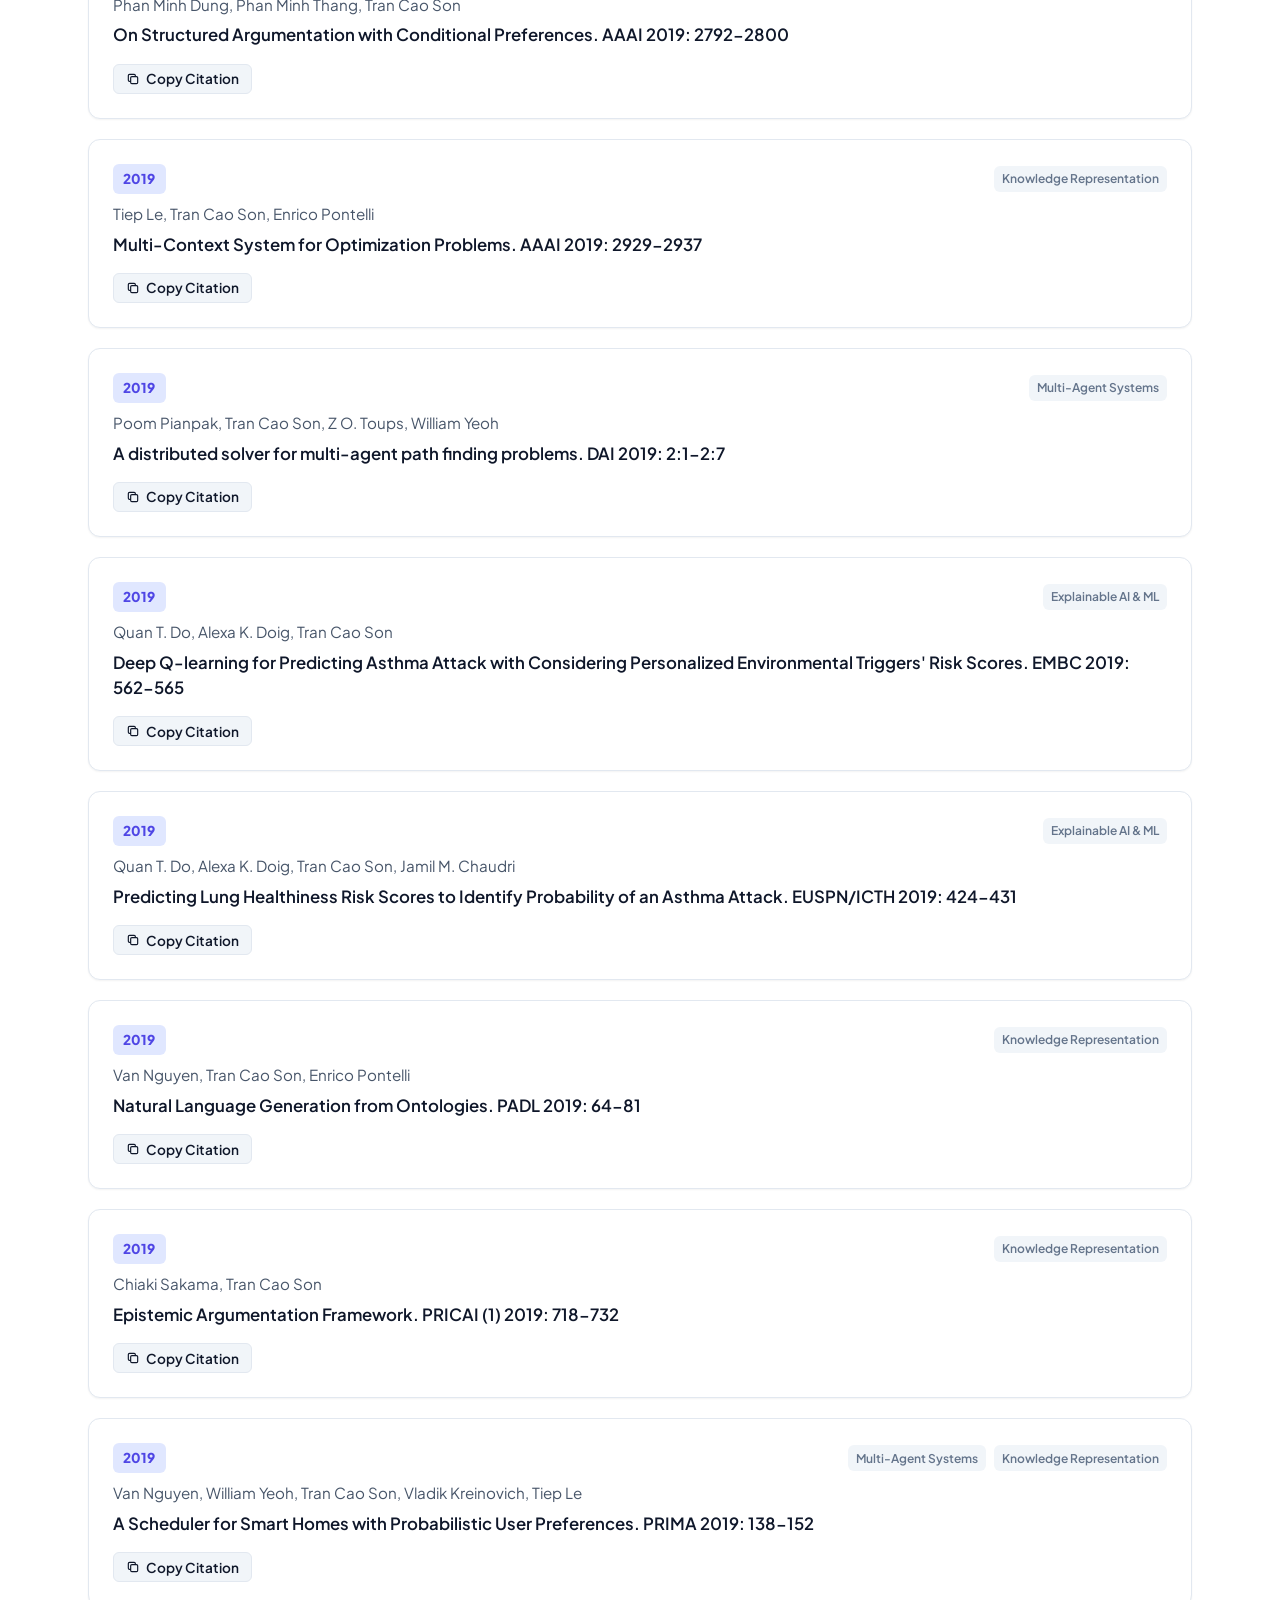
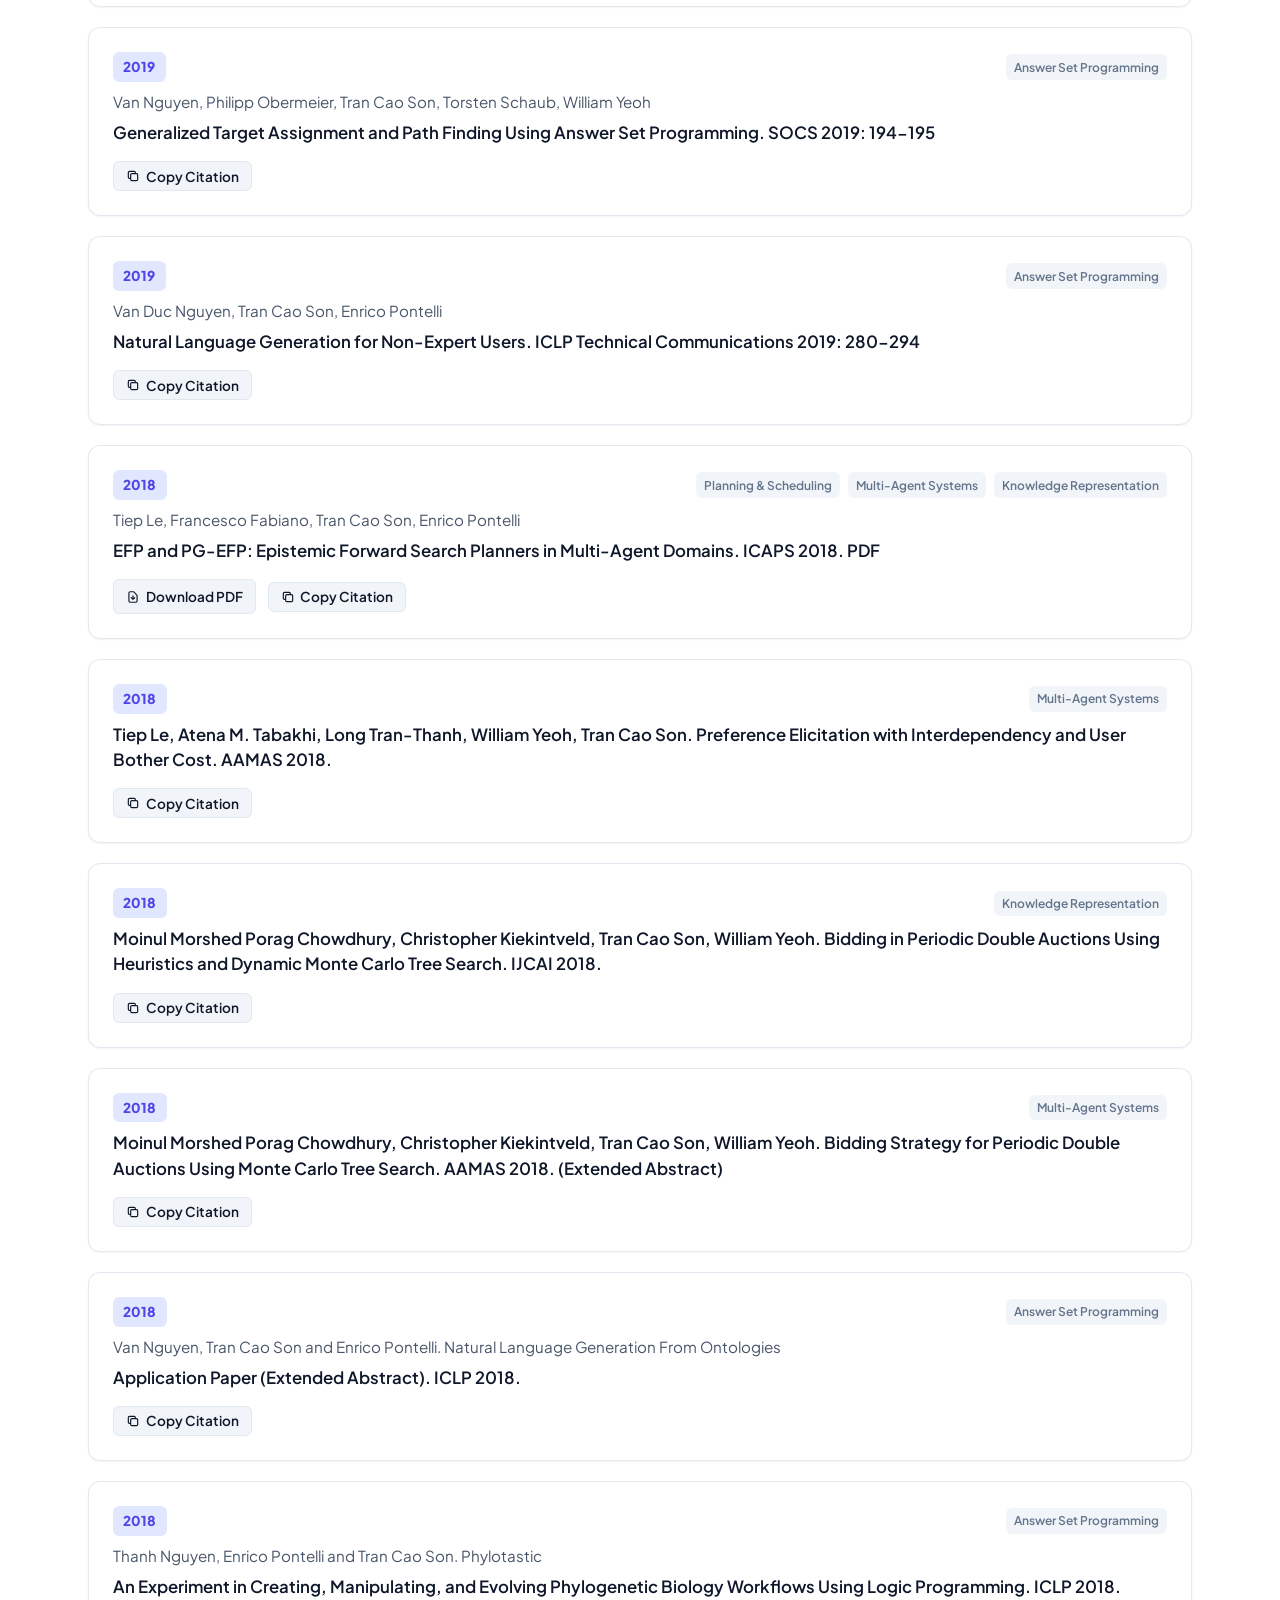
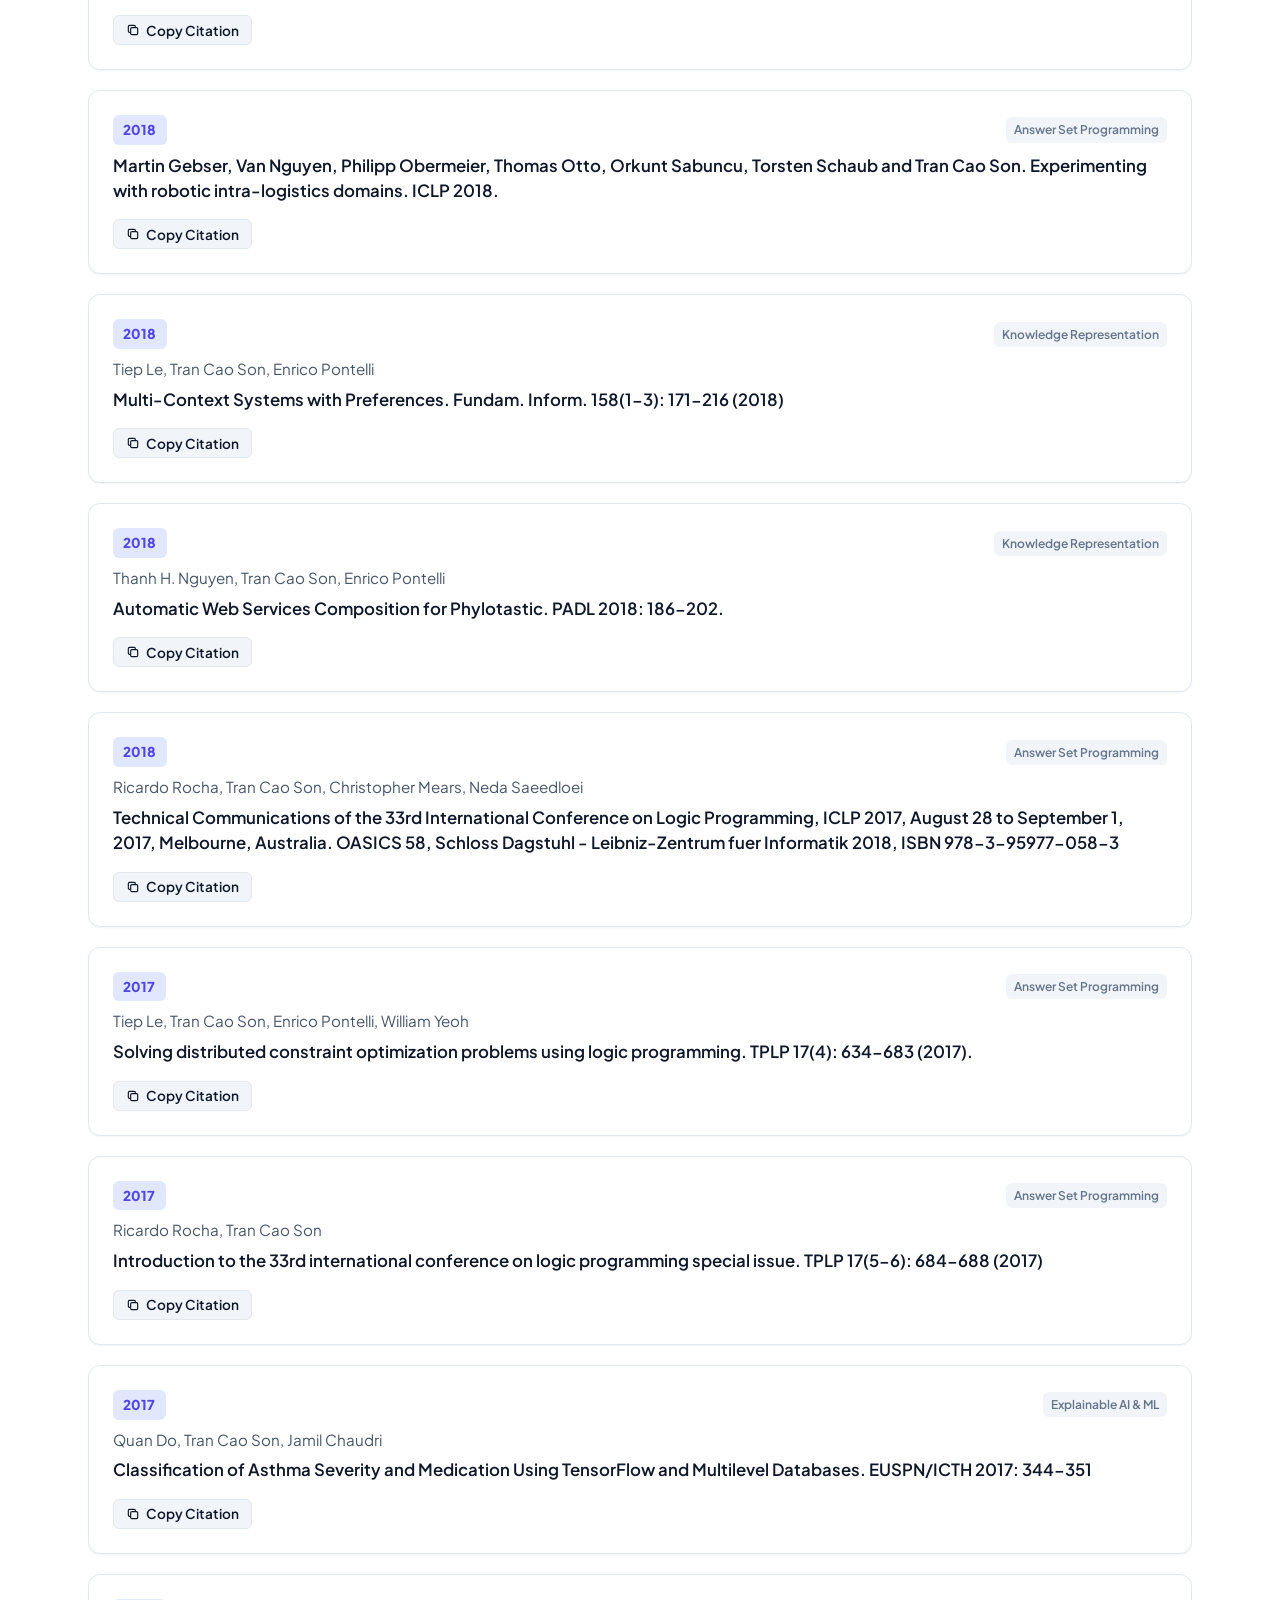
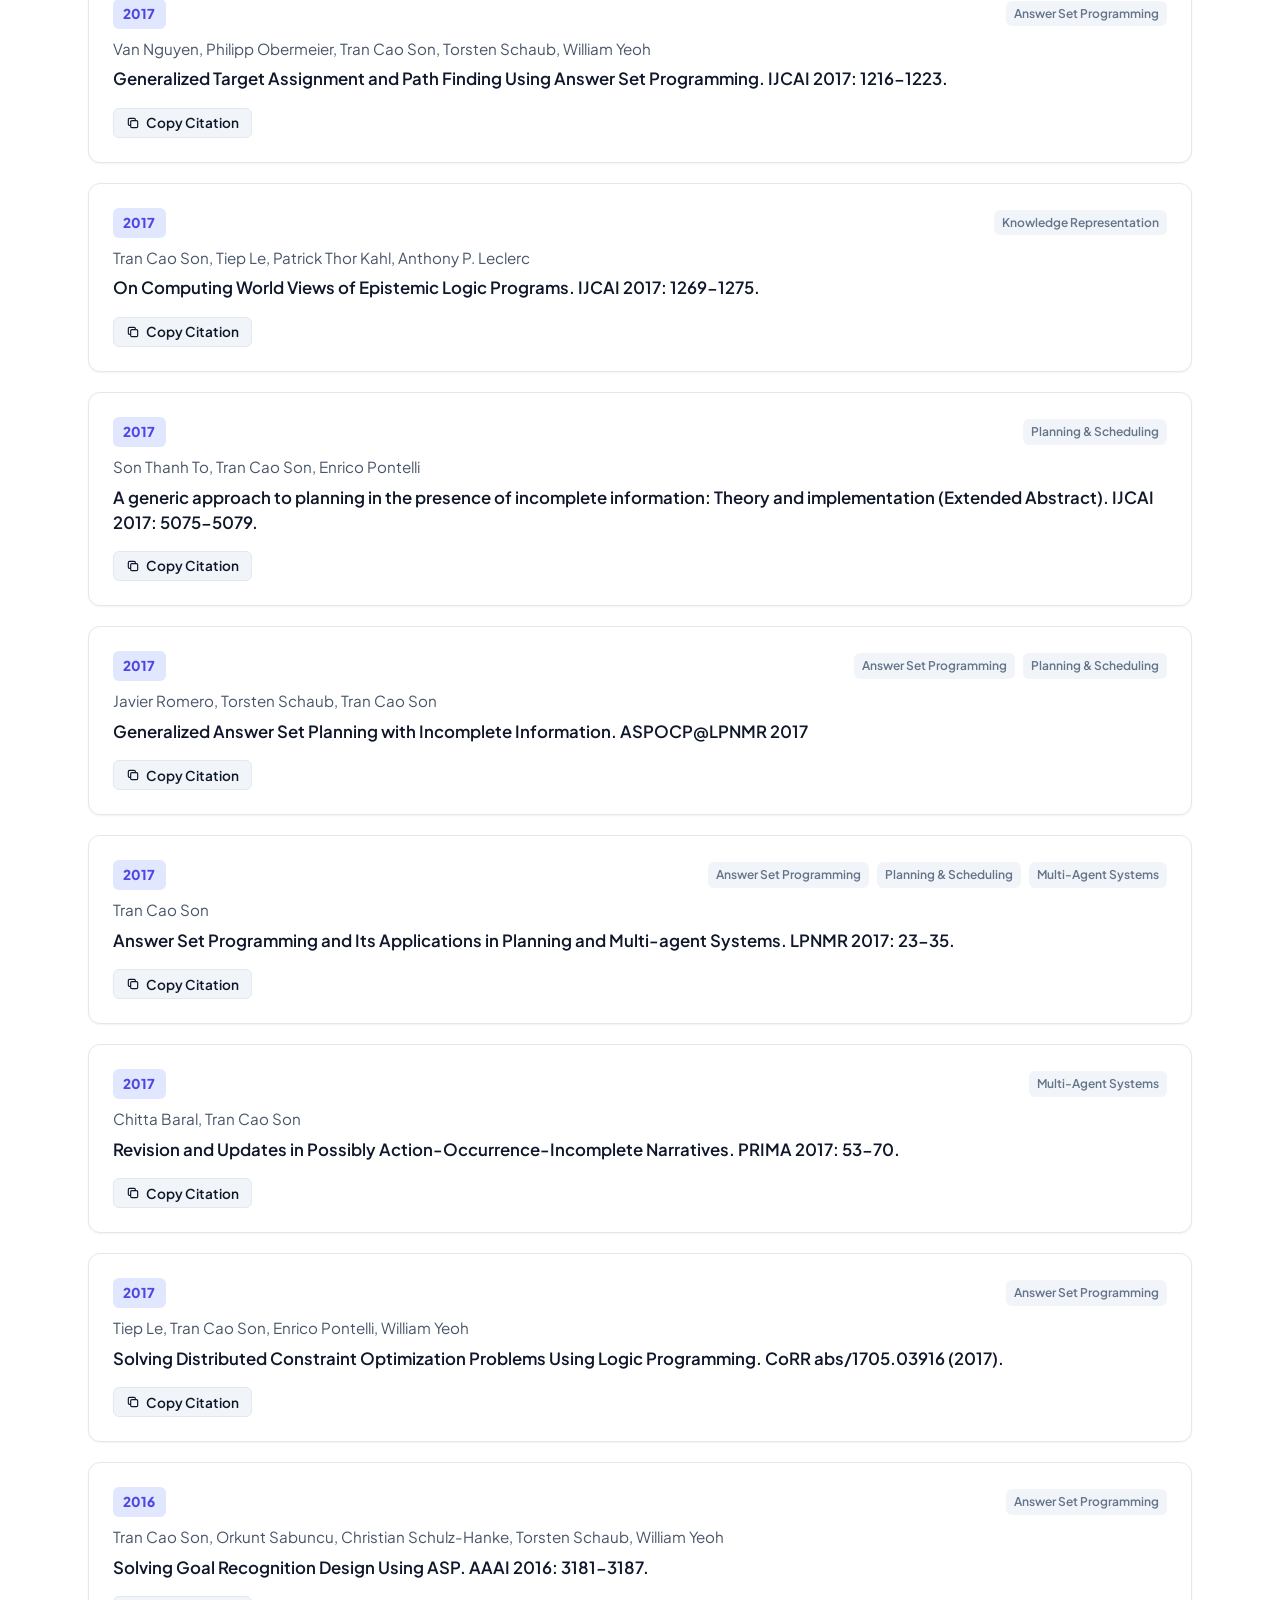
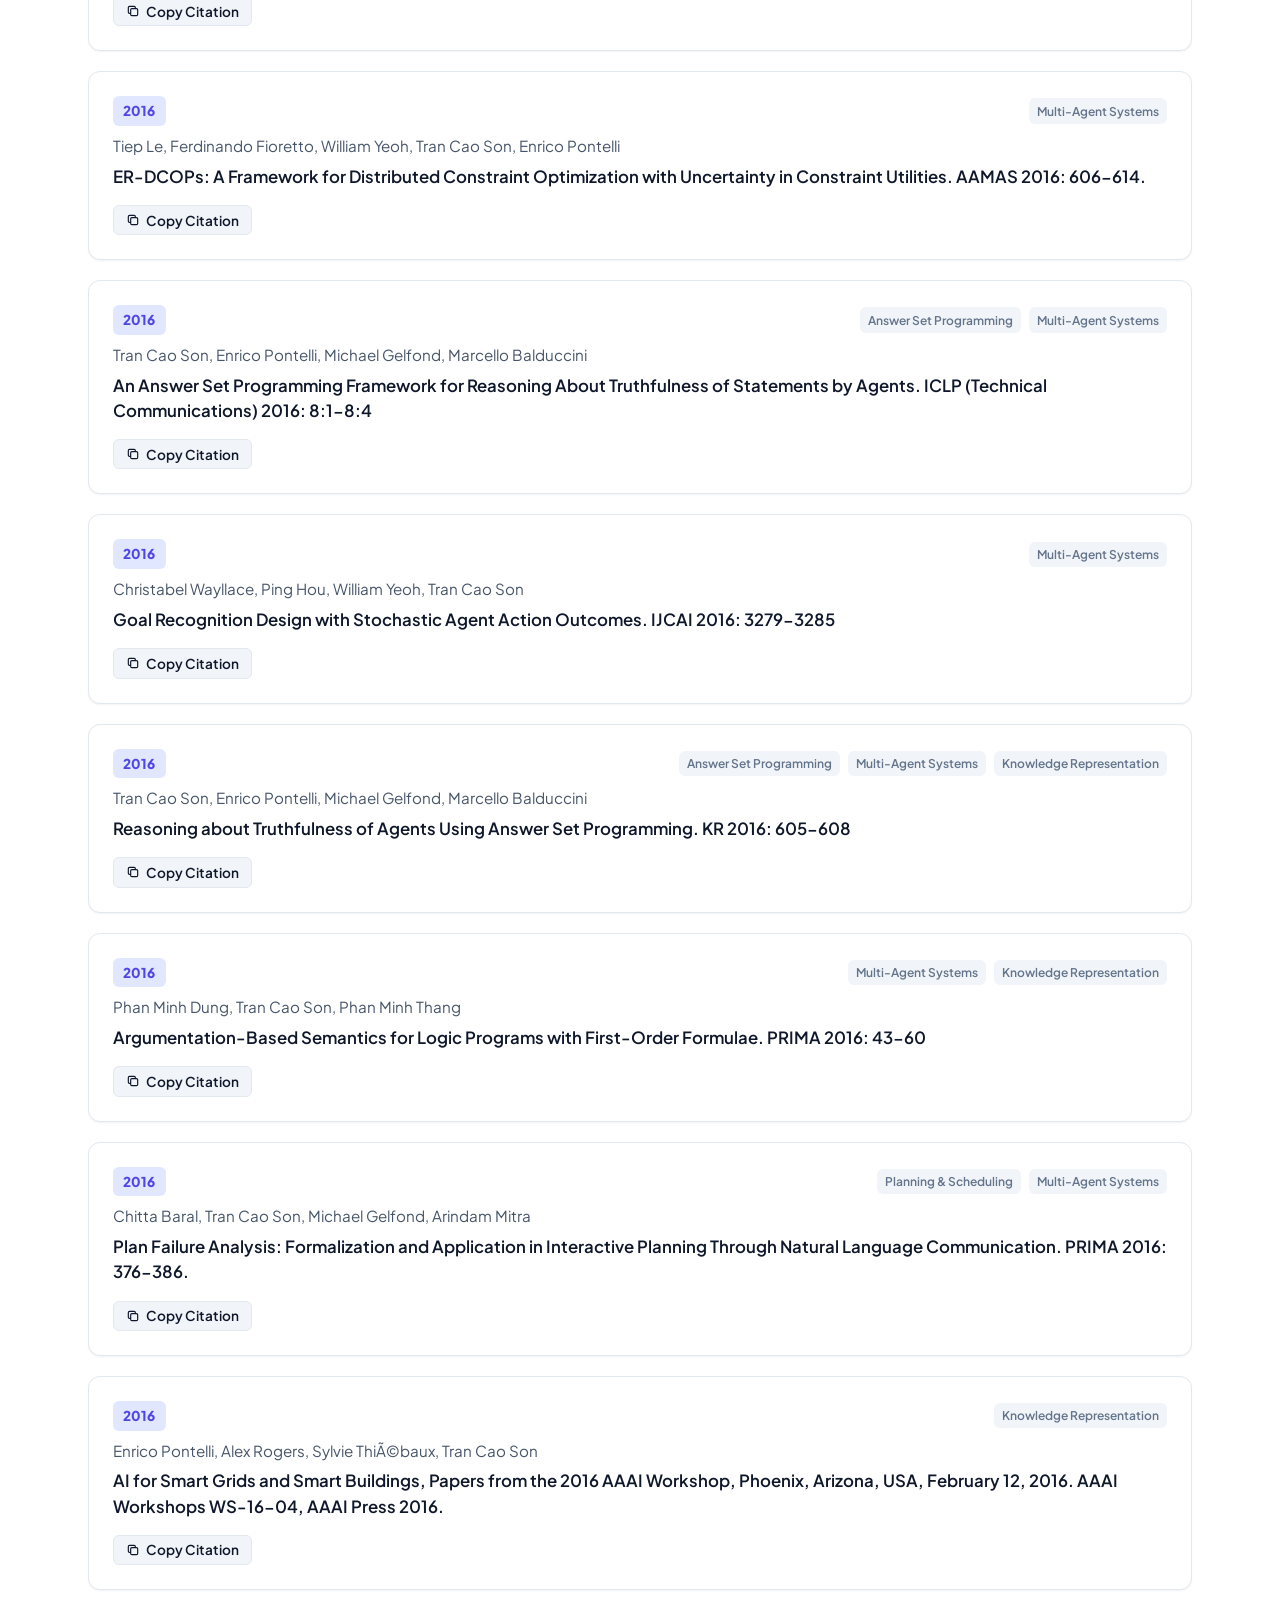
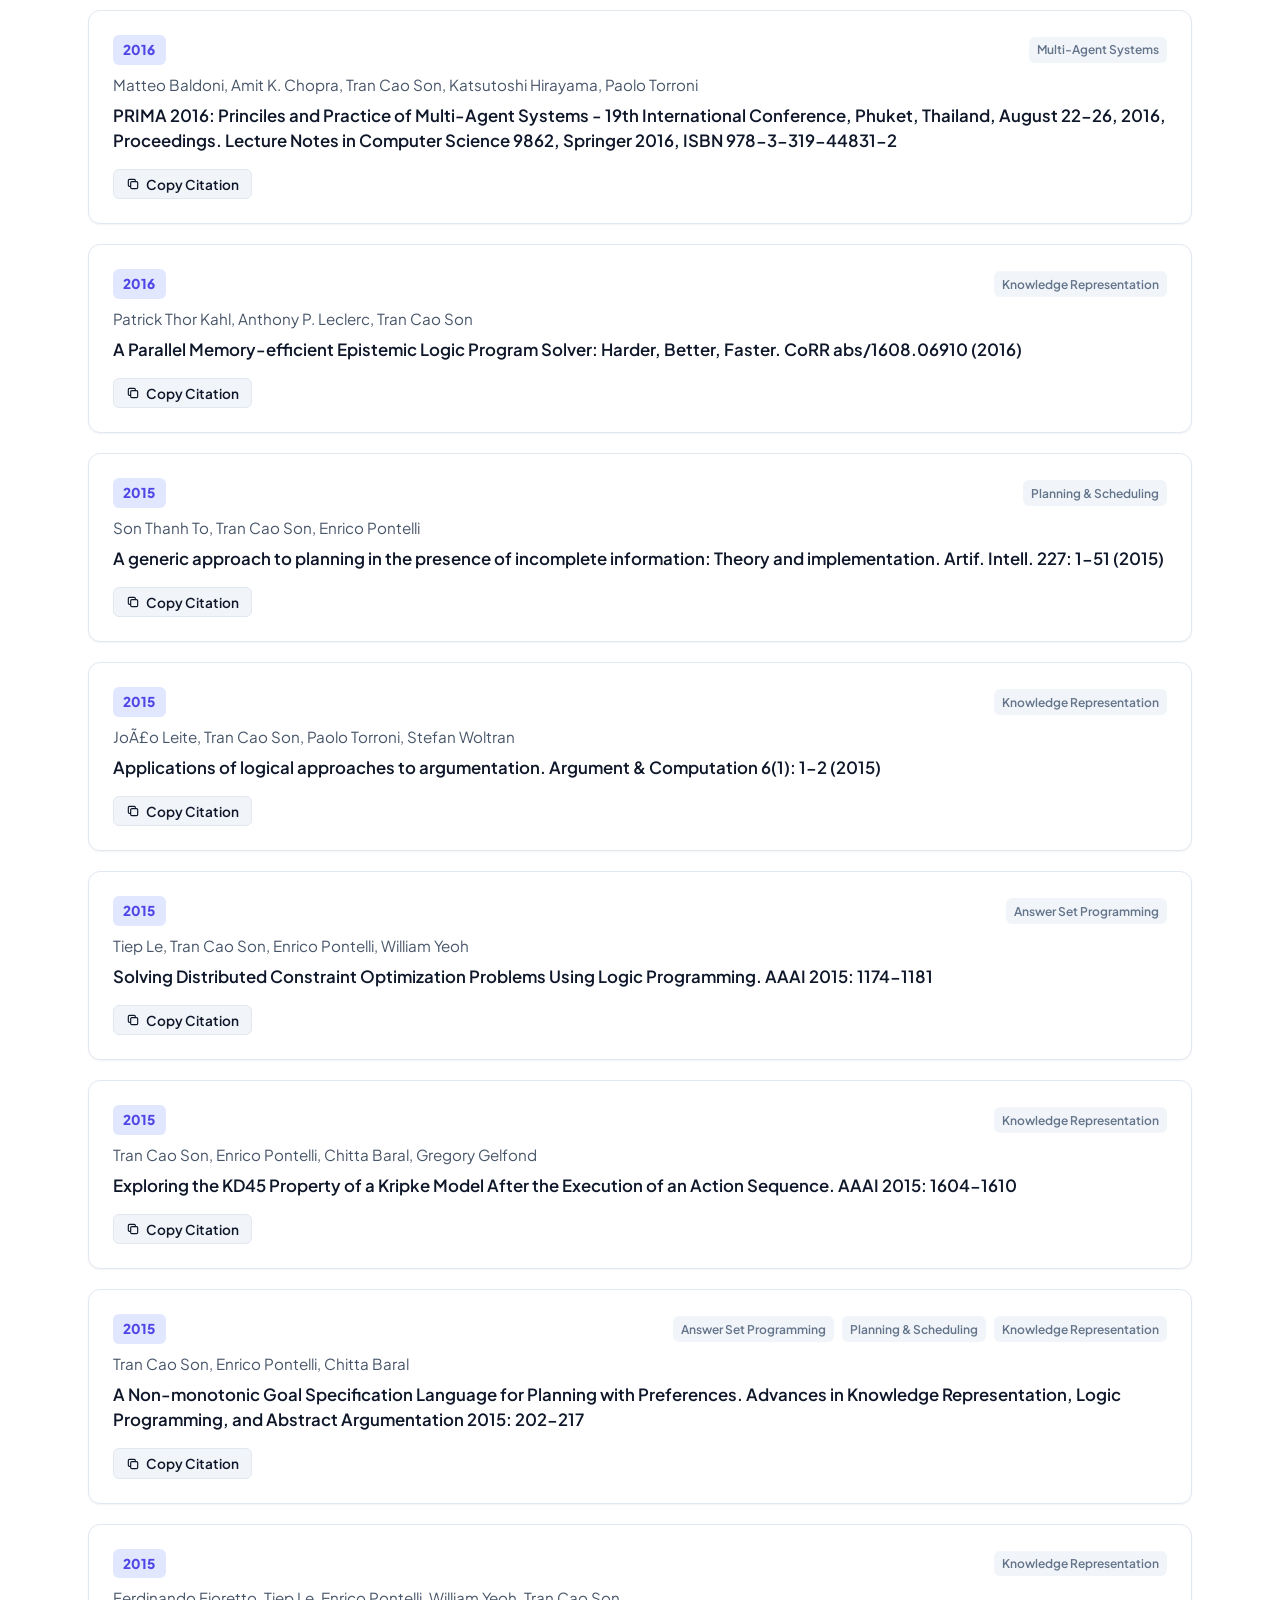
==== commit 1ef56196: "Corrected Tutorial - add ICLP 2024" ====
--- a/index.html
+++ b/index.html
@@ -256,8 +256,6 @@
       <p class="section-subtitle">Educational presentations given at top AI conferences and summer schools</p>
 
       <div class="tutorials-grid">
-
-https://sites.google.com/view/iclplpnmrdc2024#h.s5p5ztkq3i6v
 
         <div class="tutorial-card">
           <div>
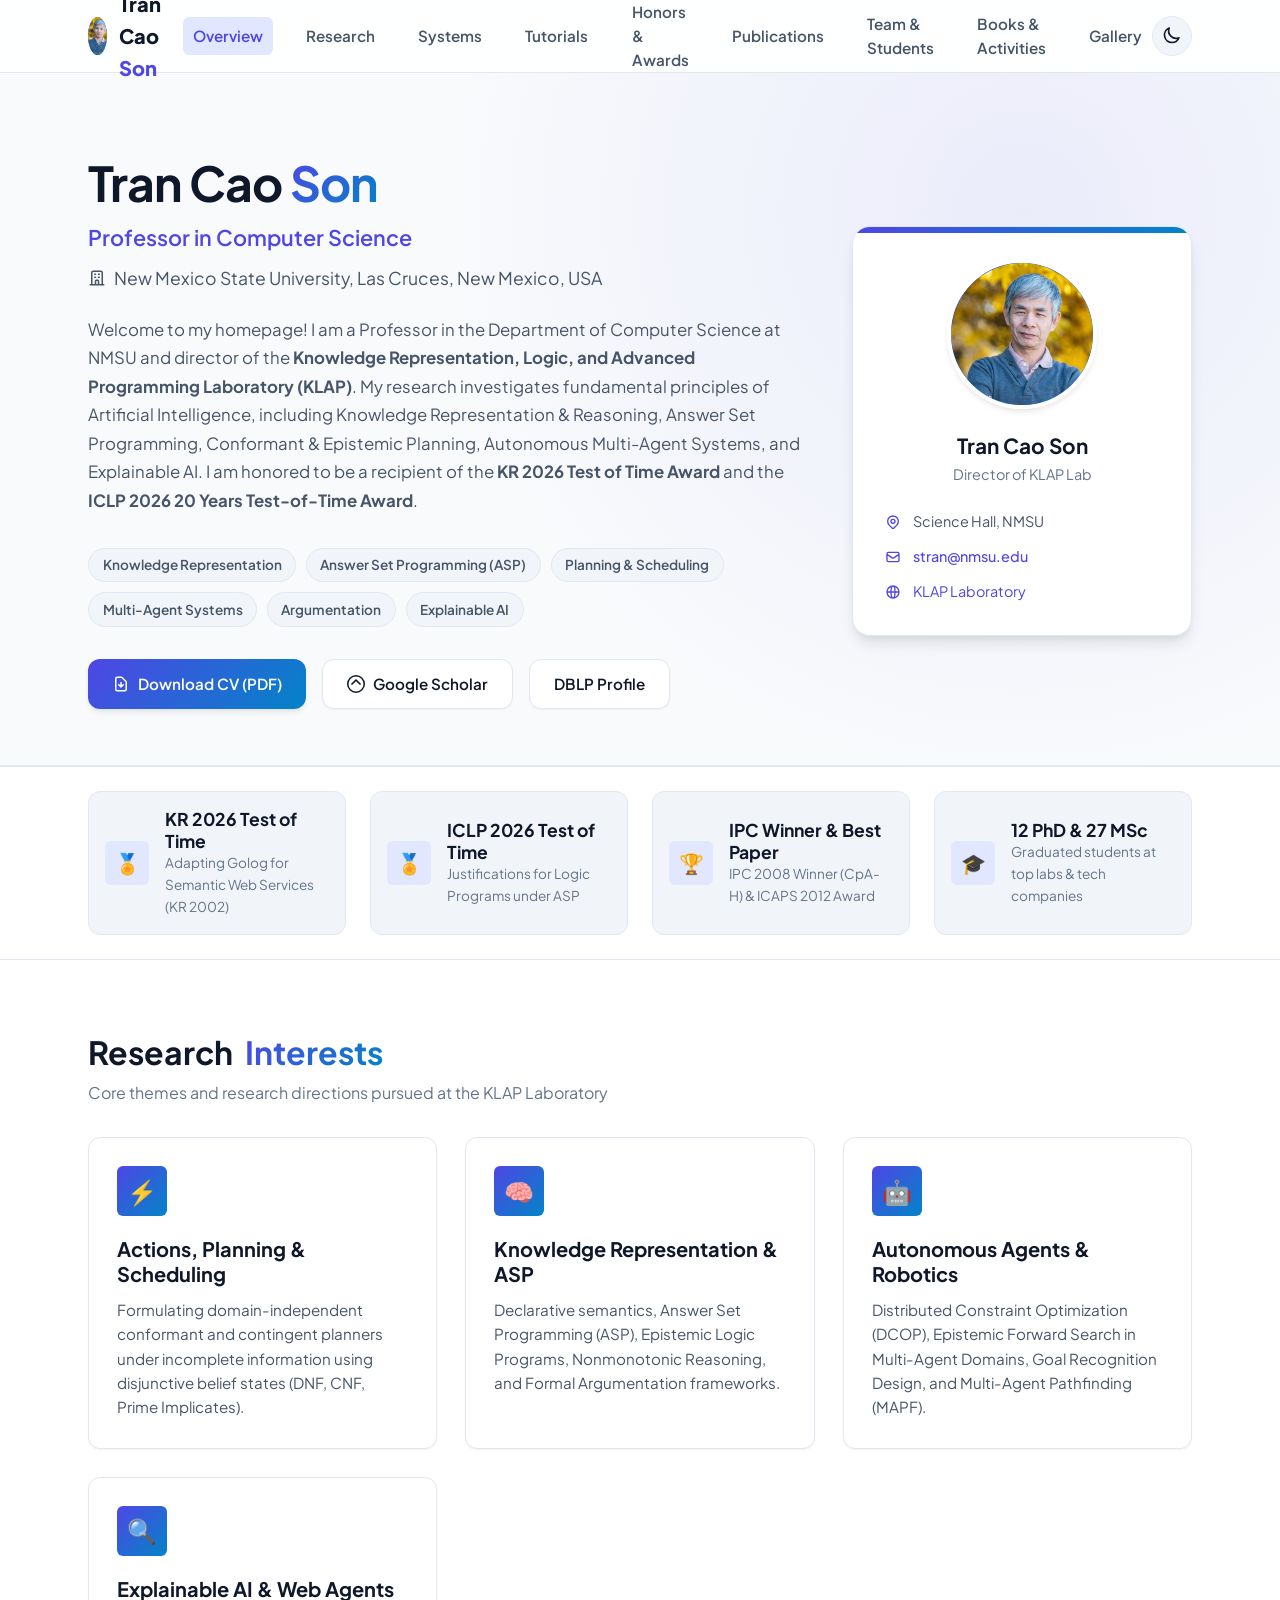
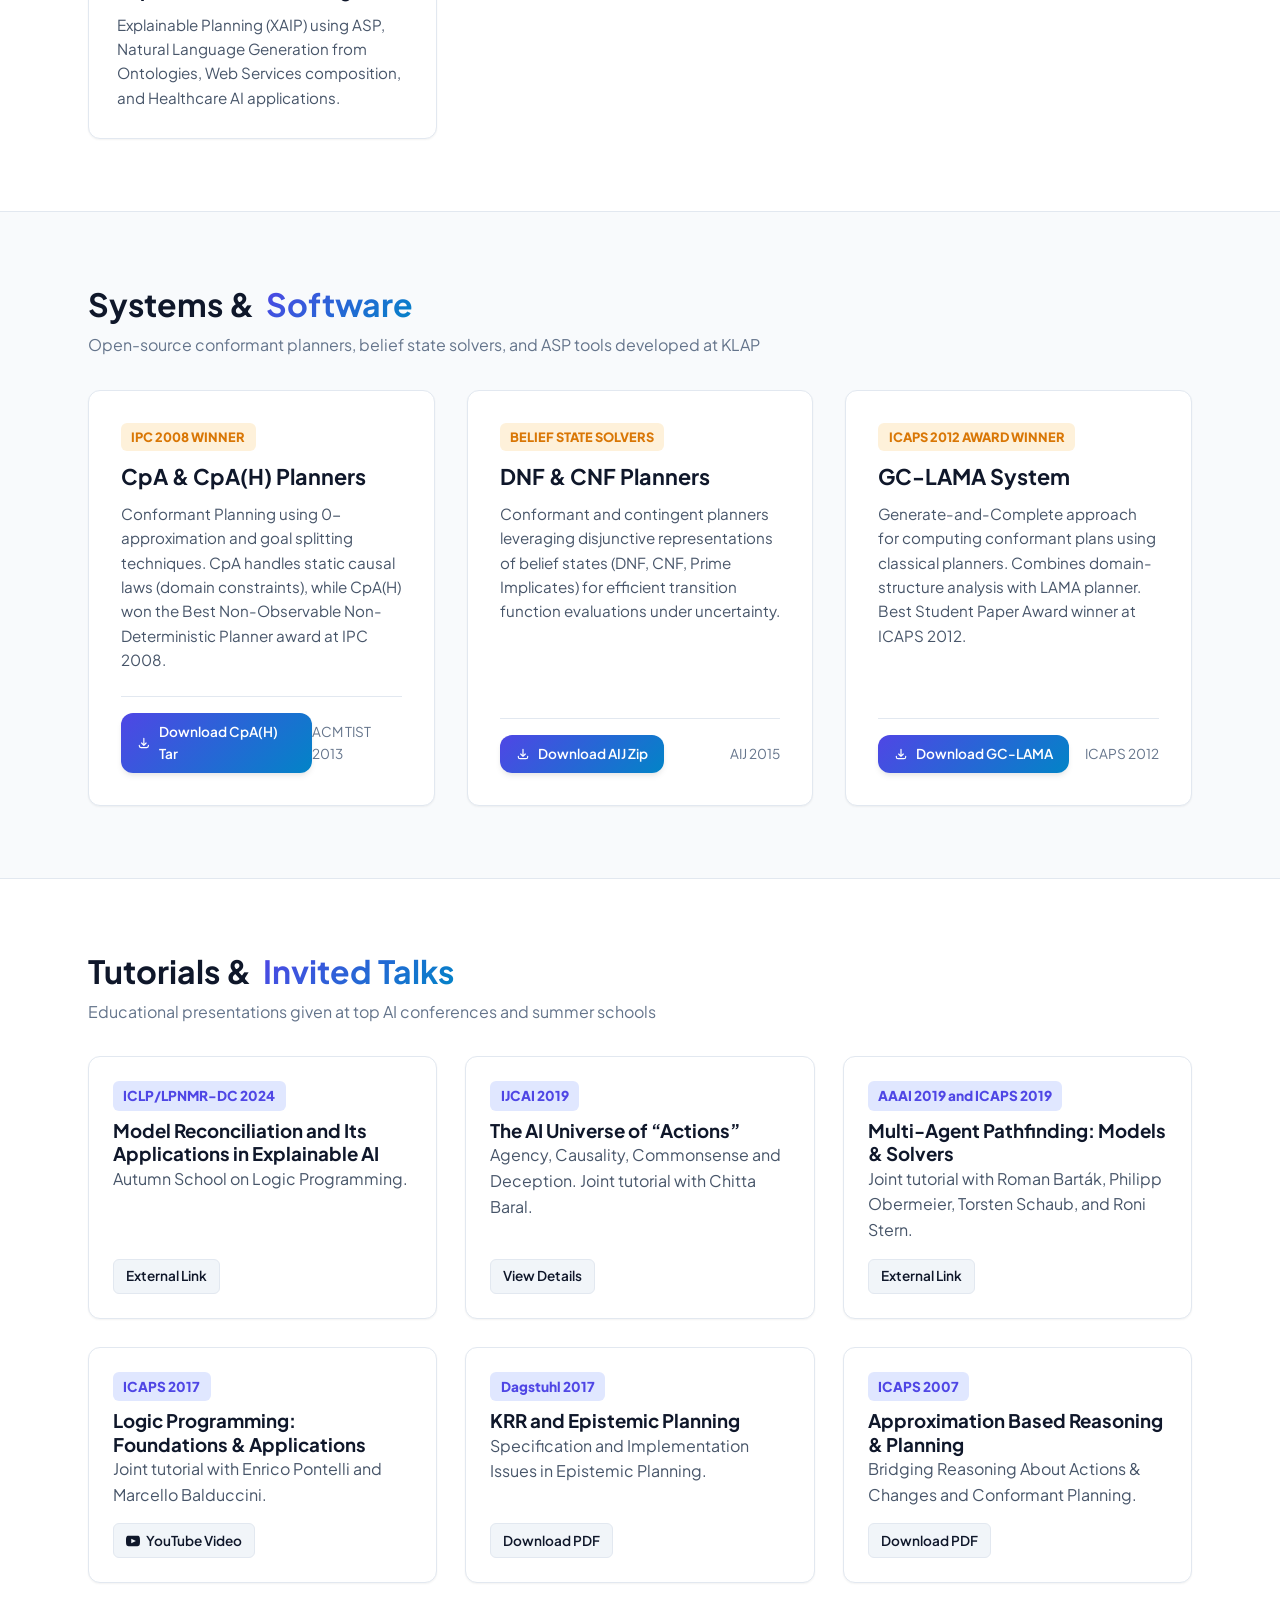
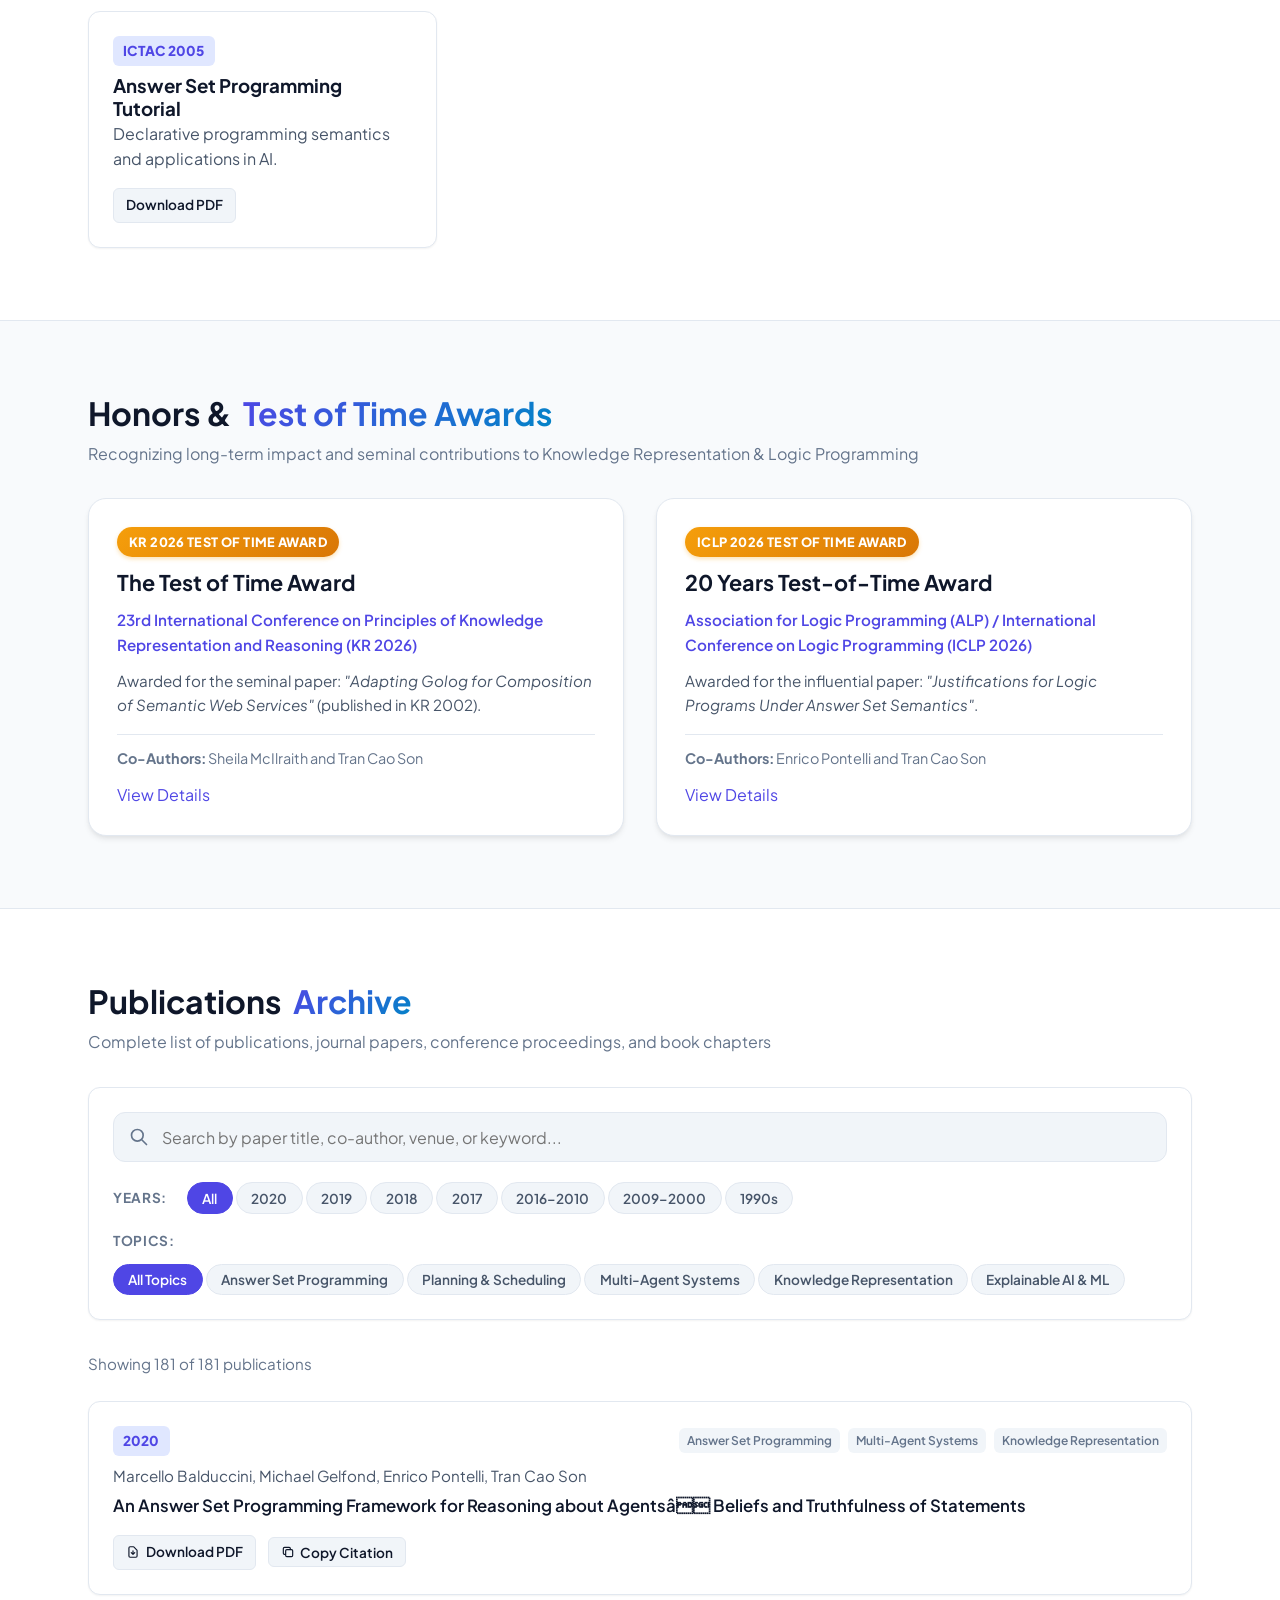
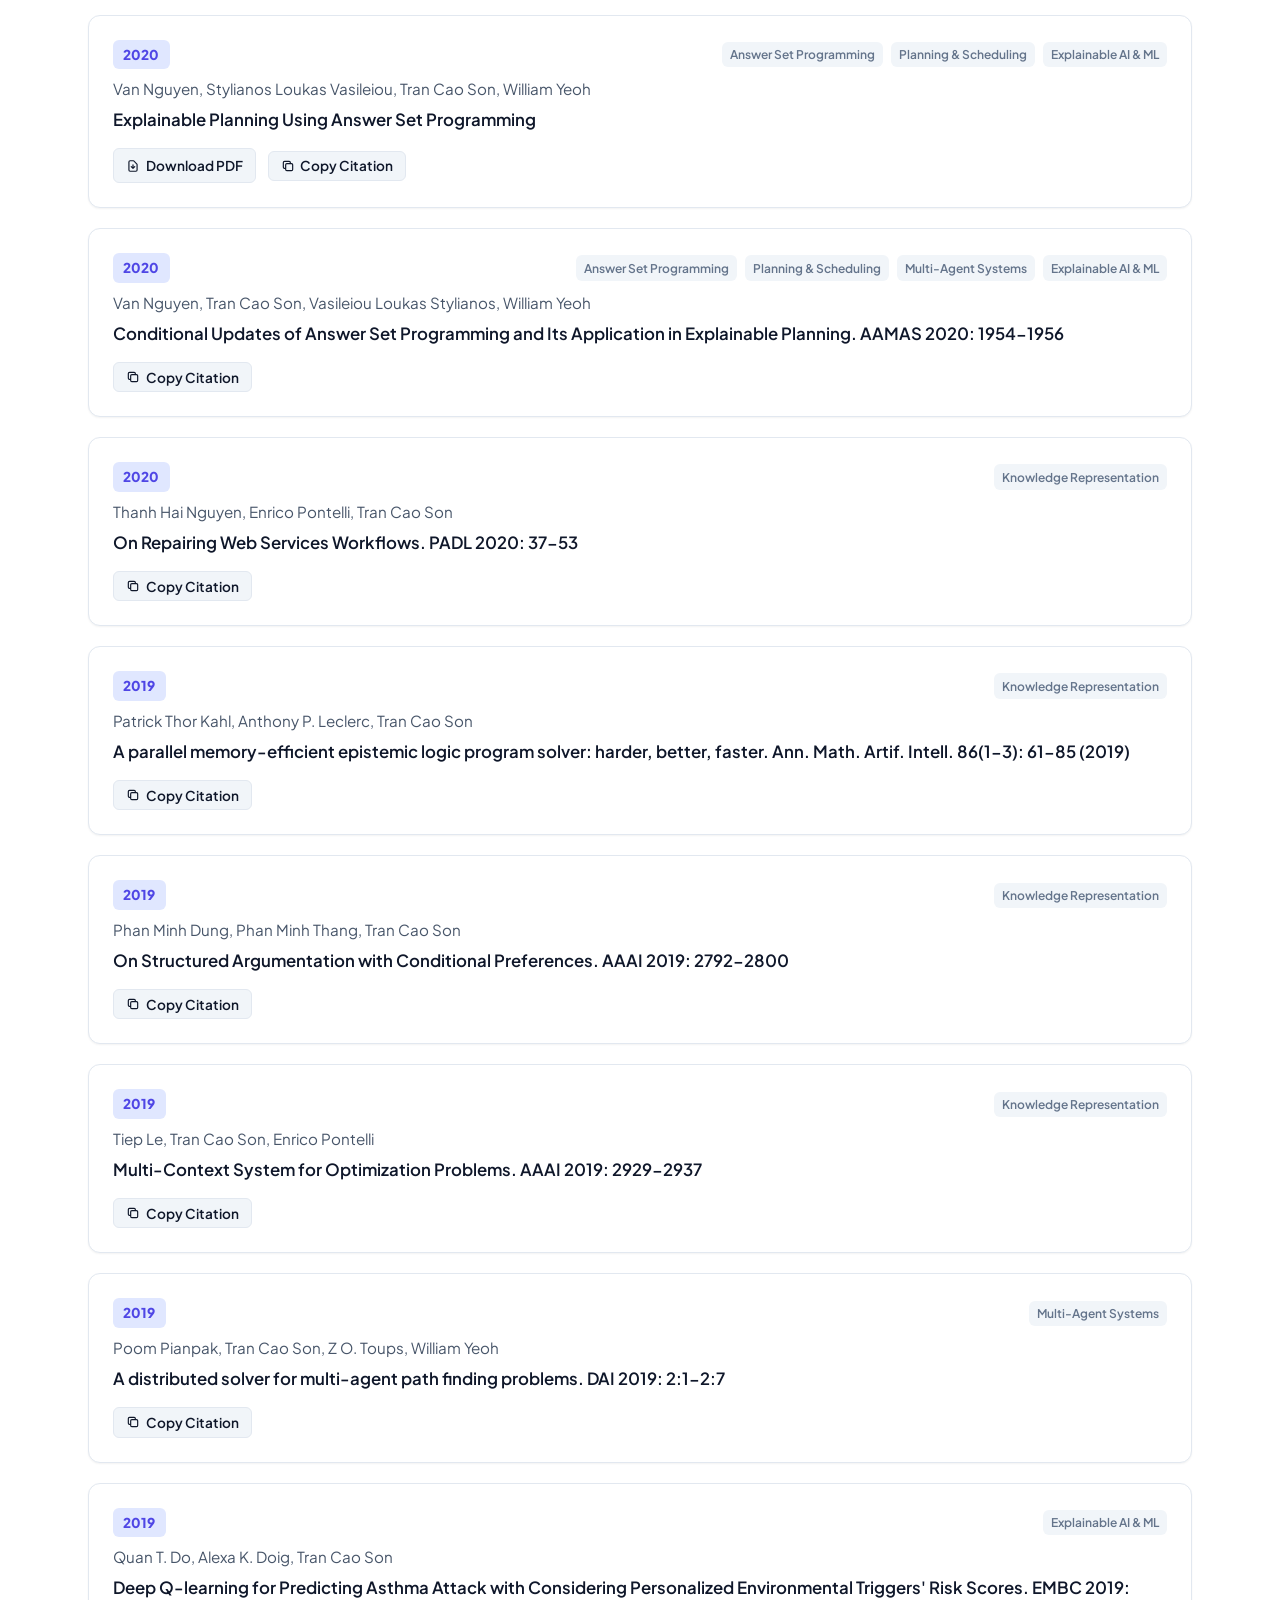
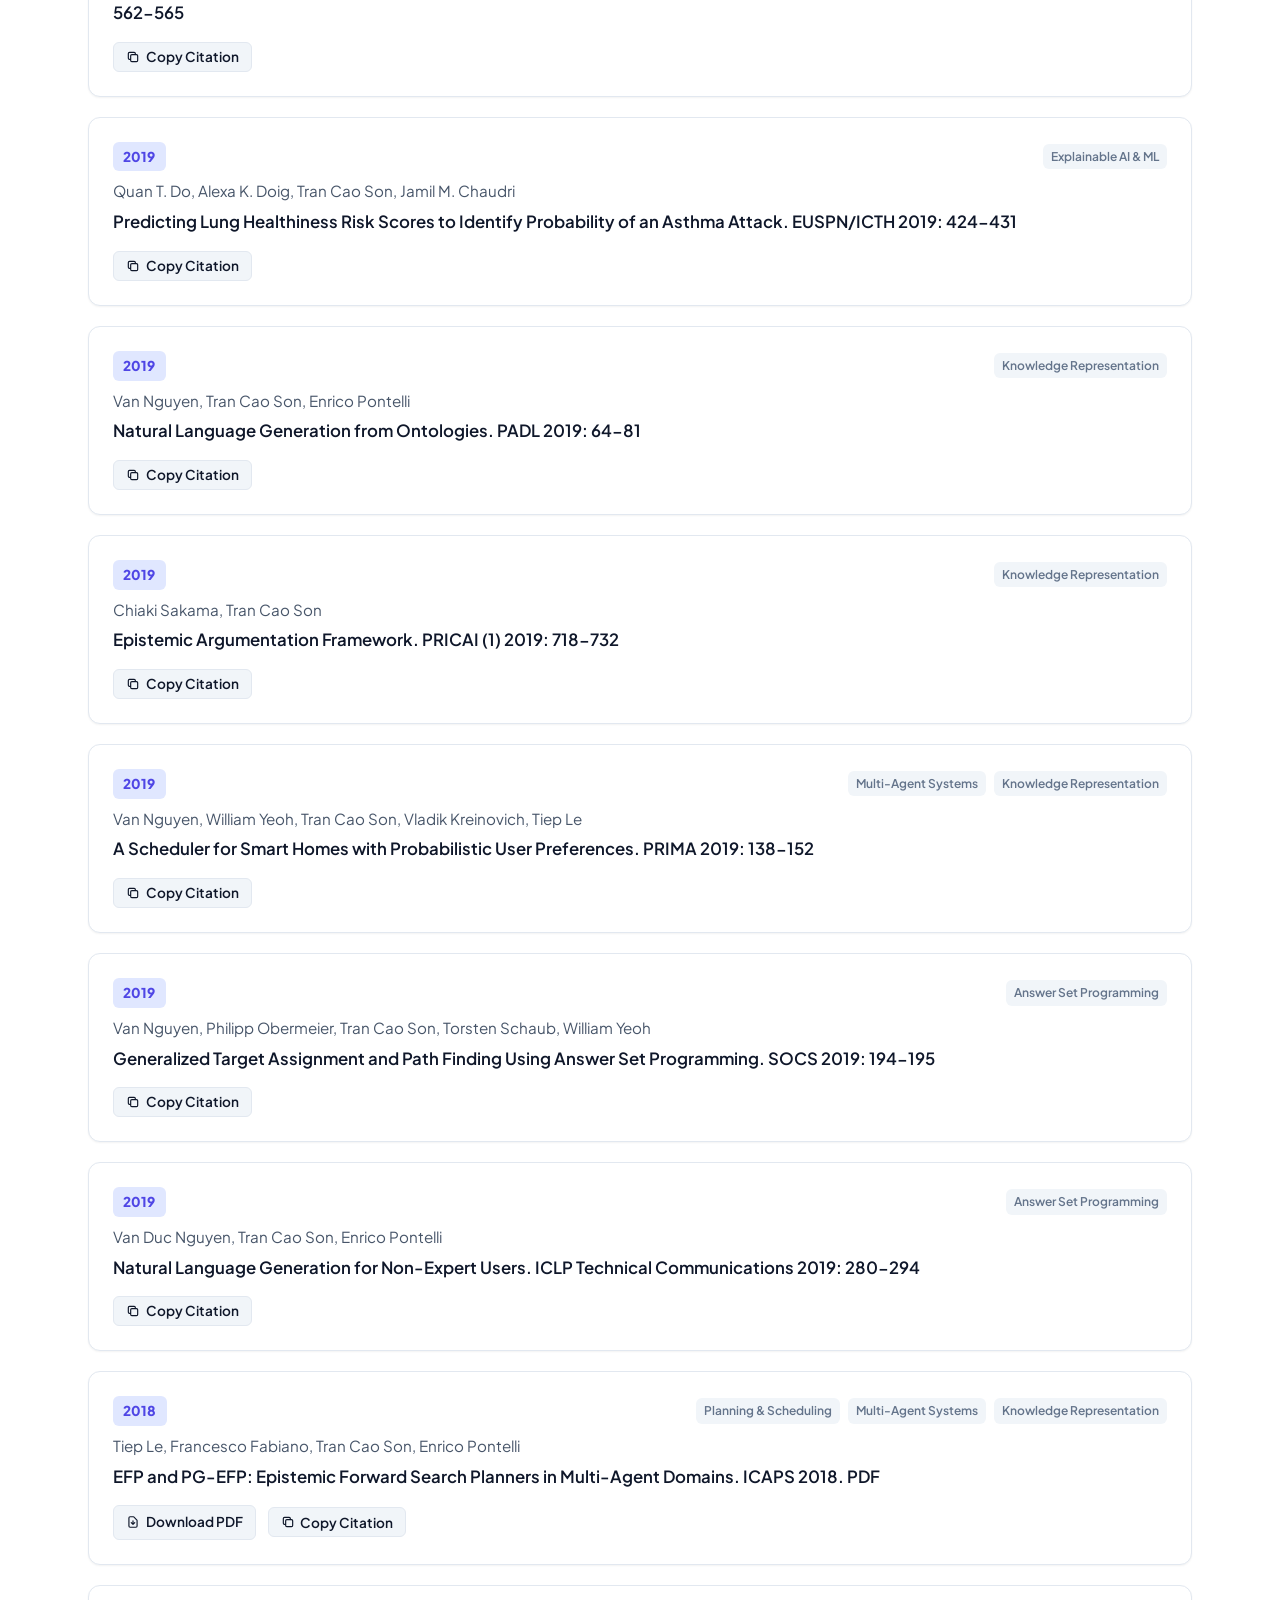
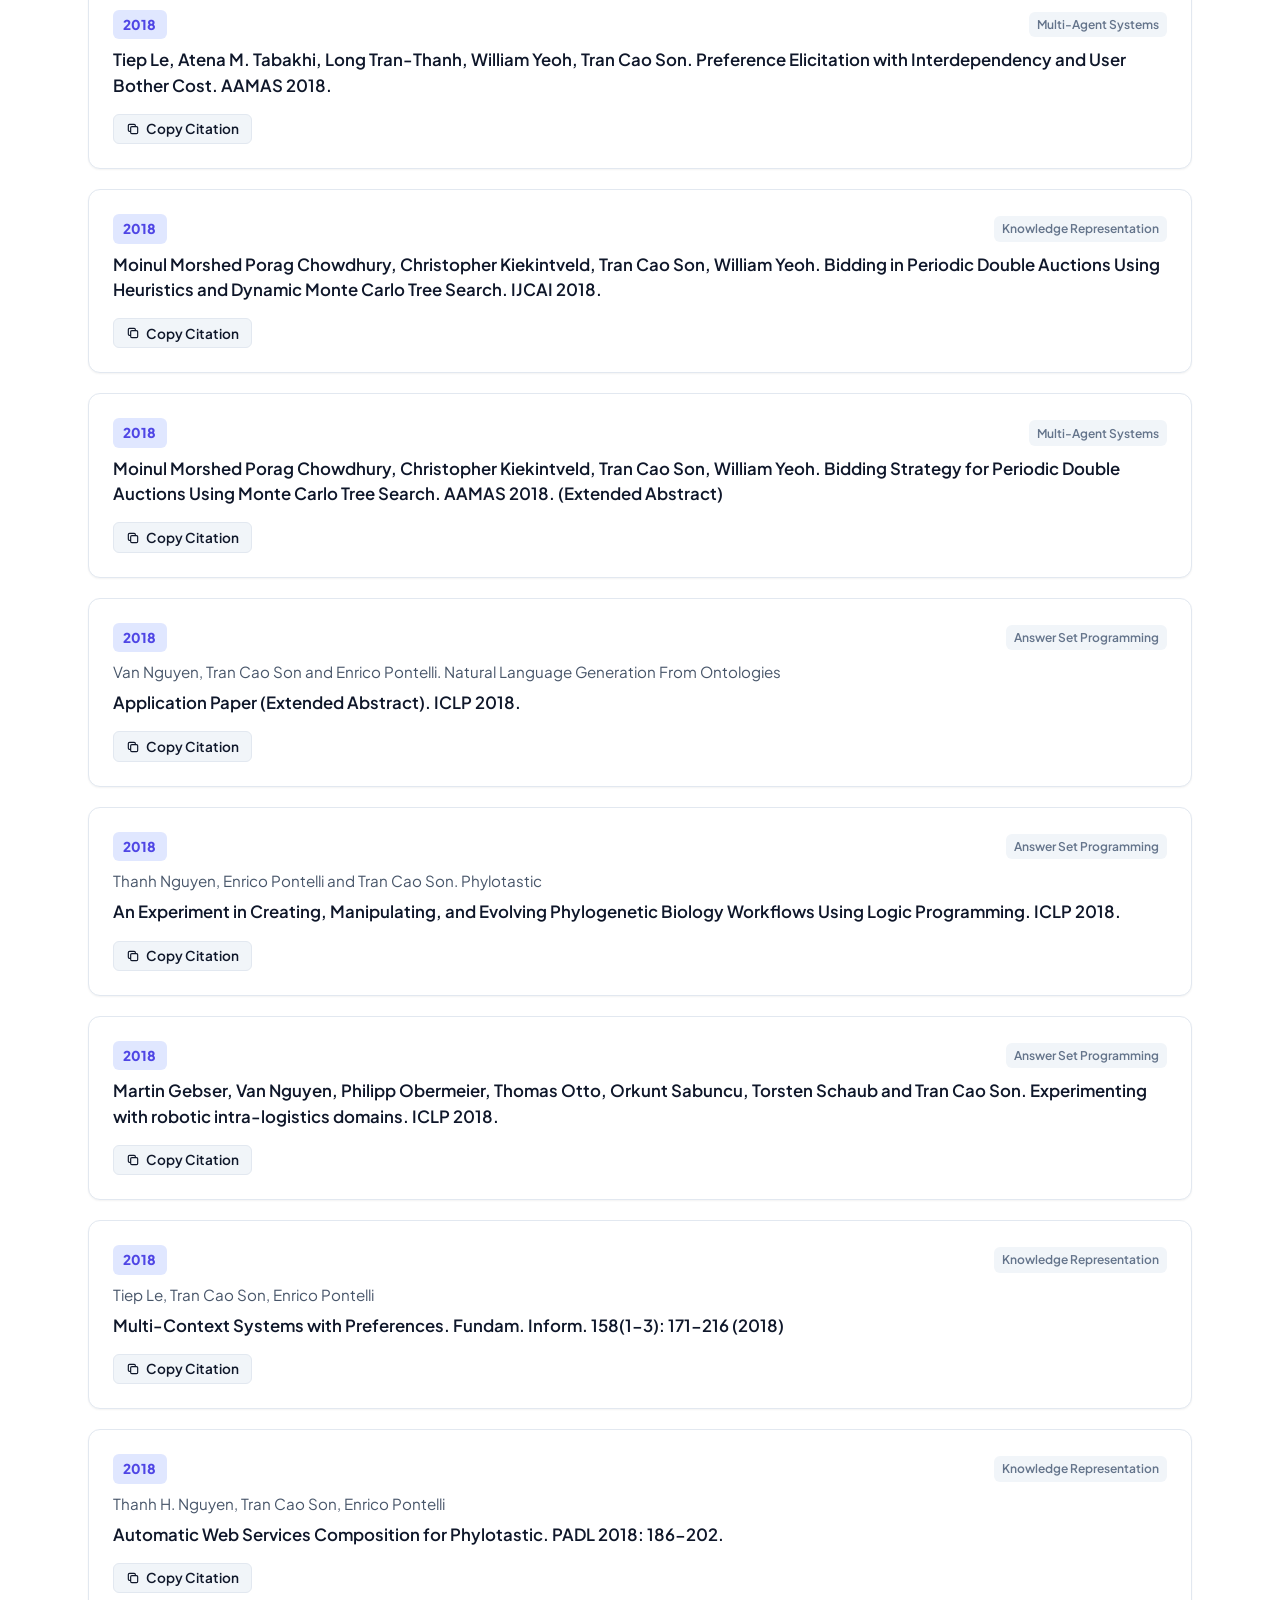
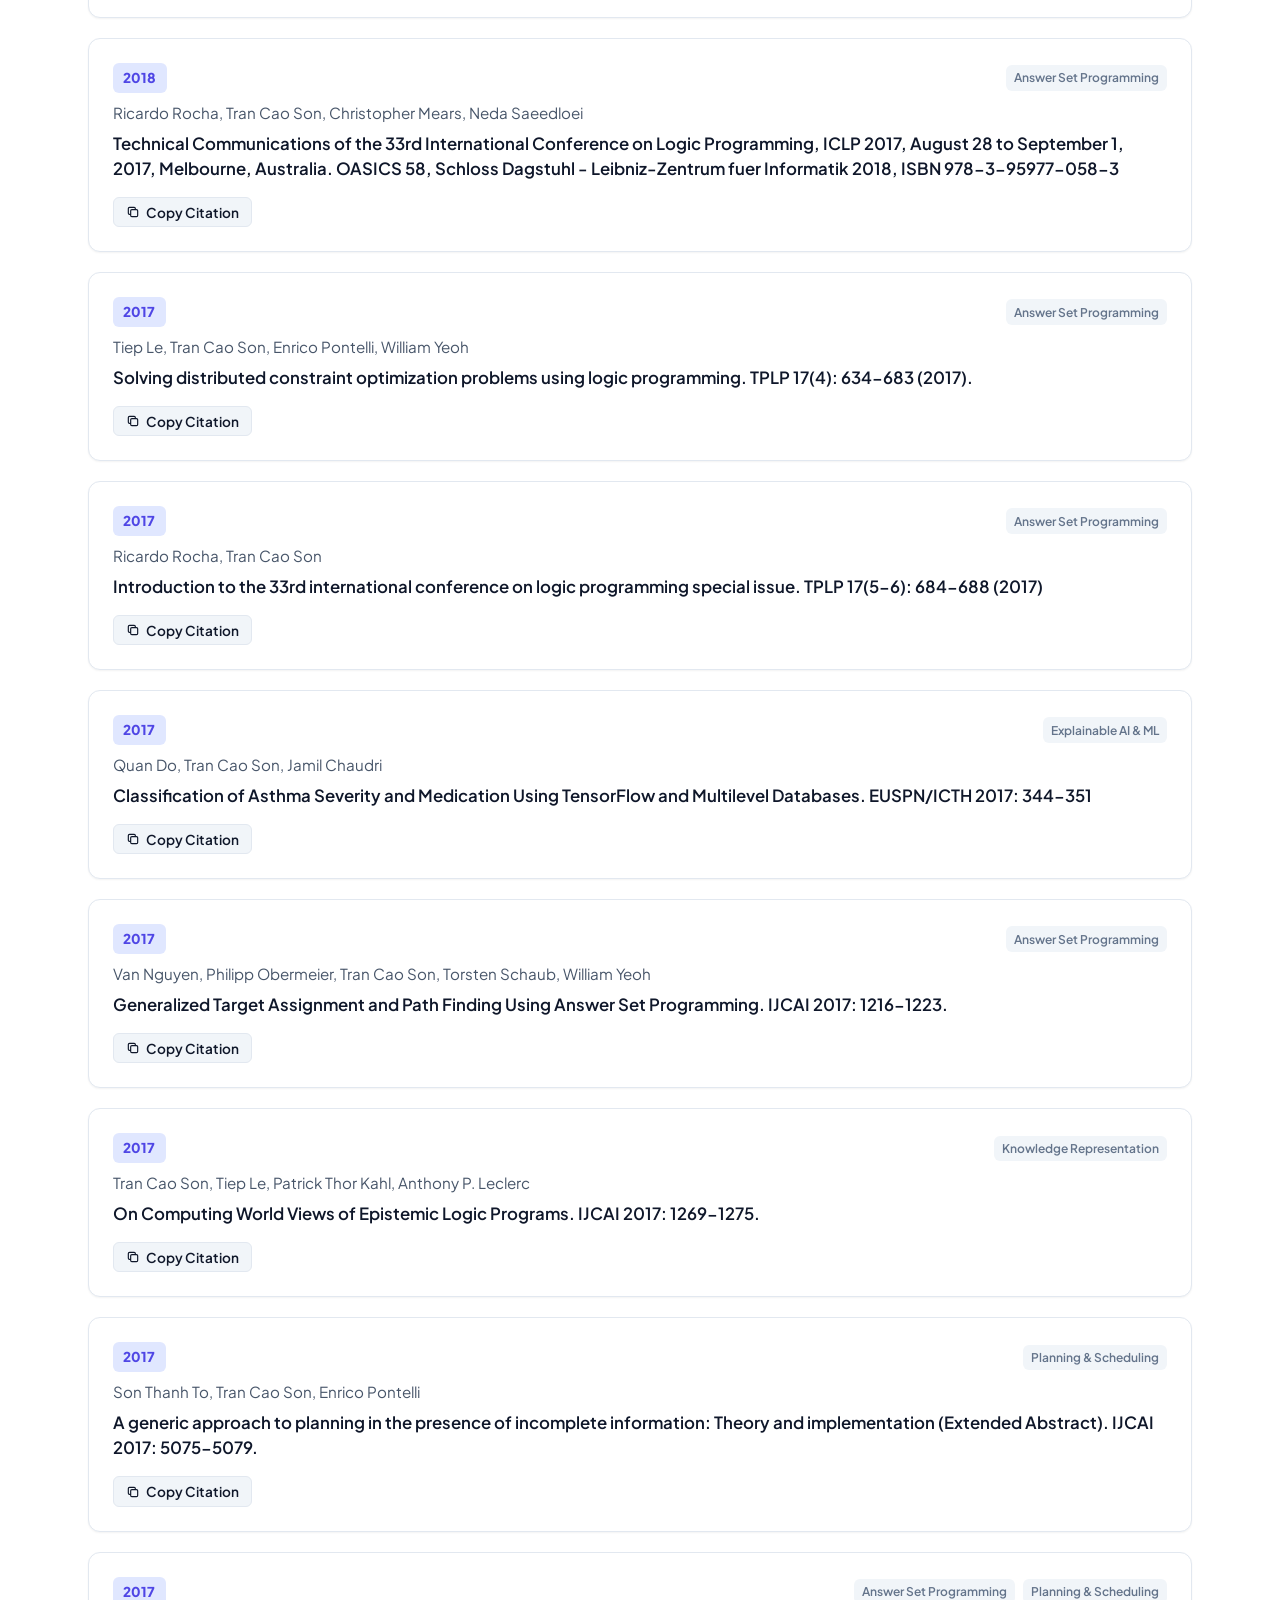
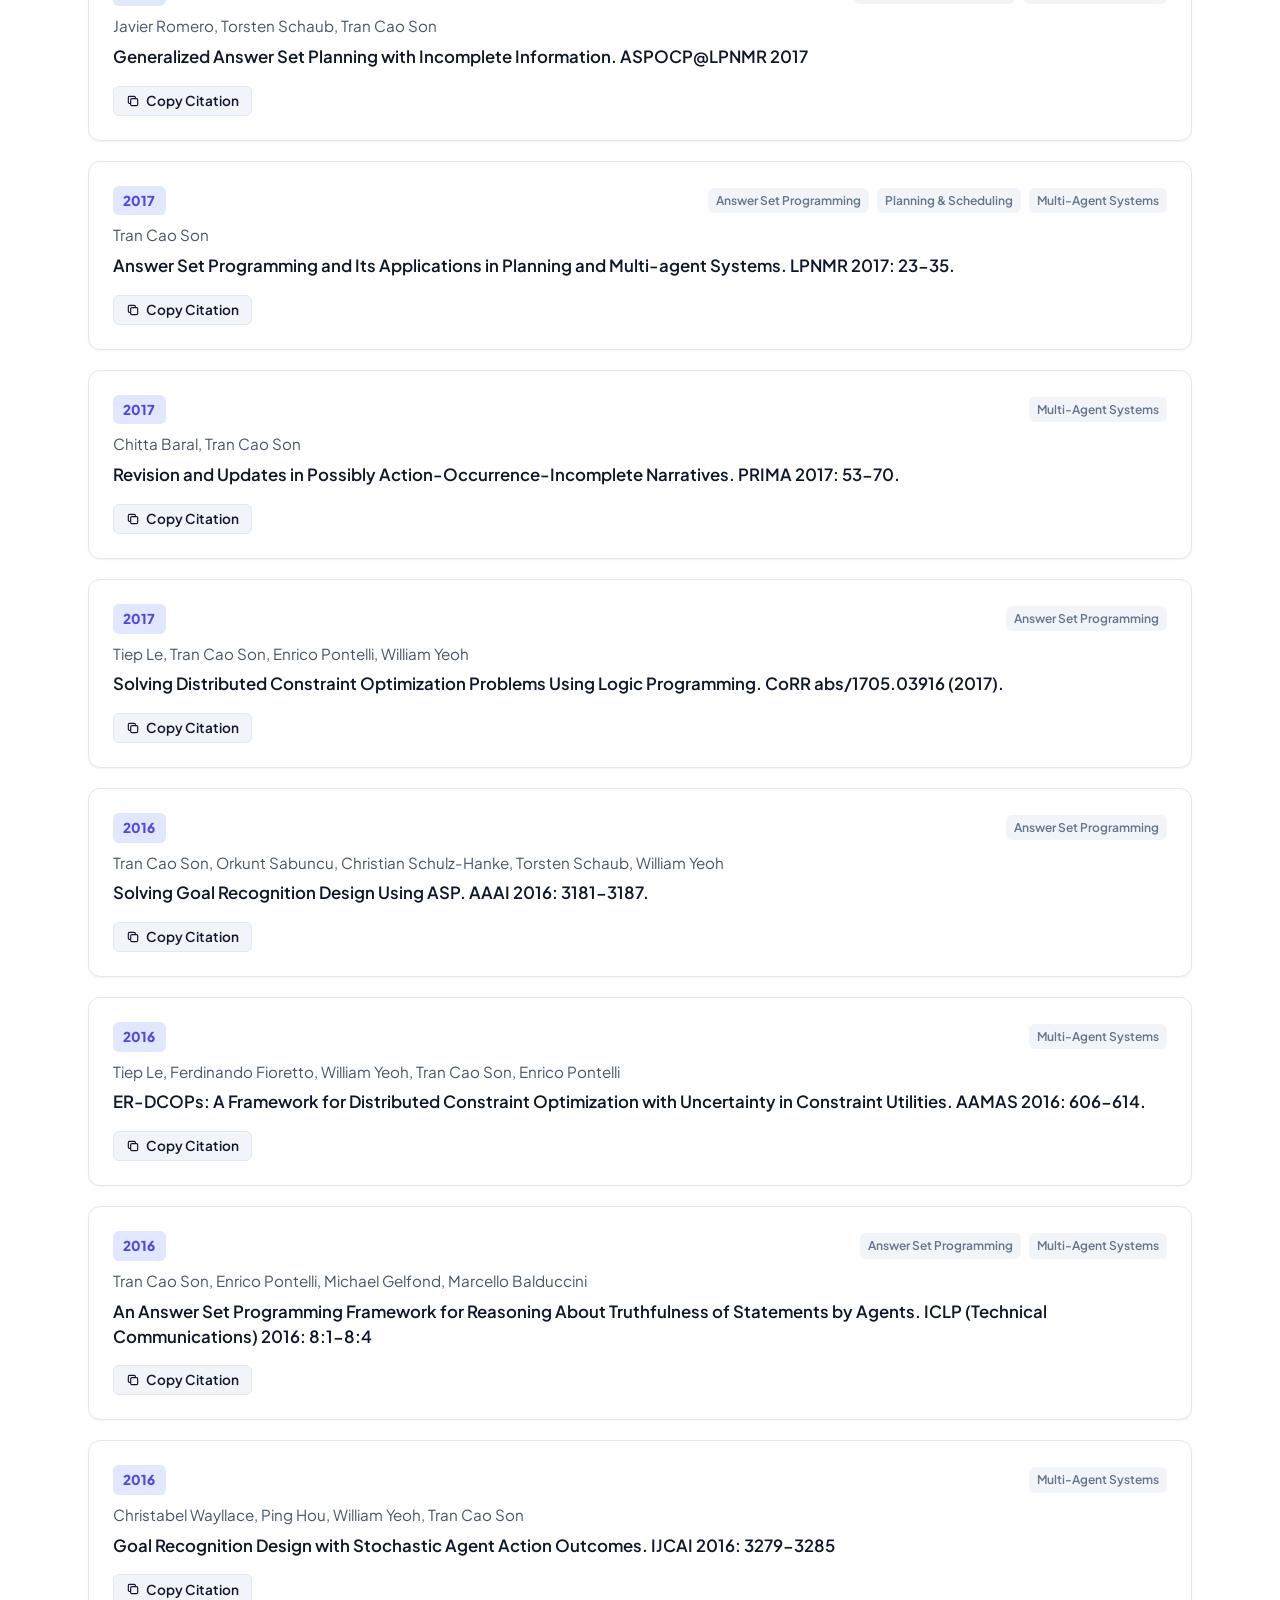
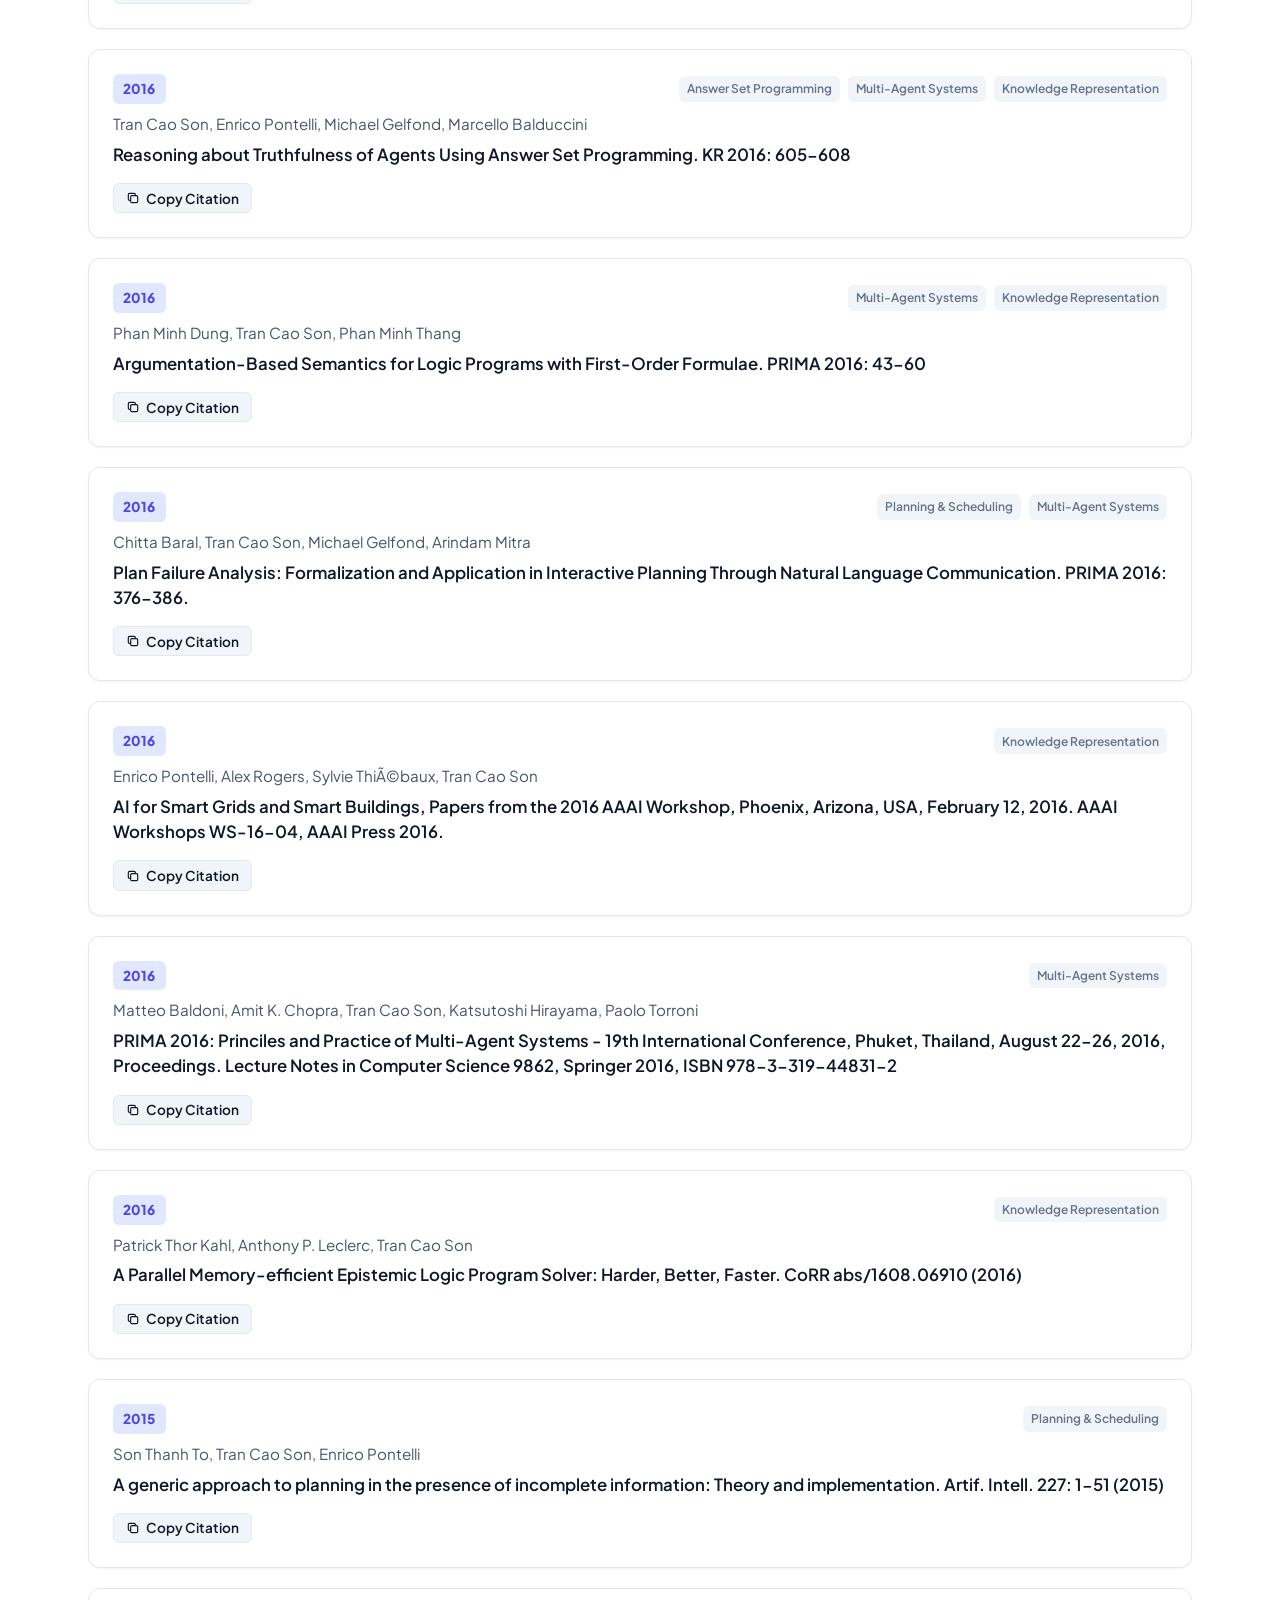
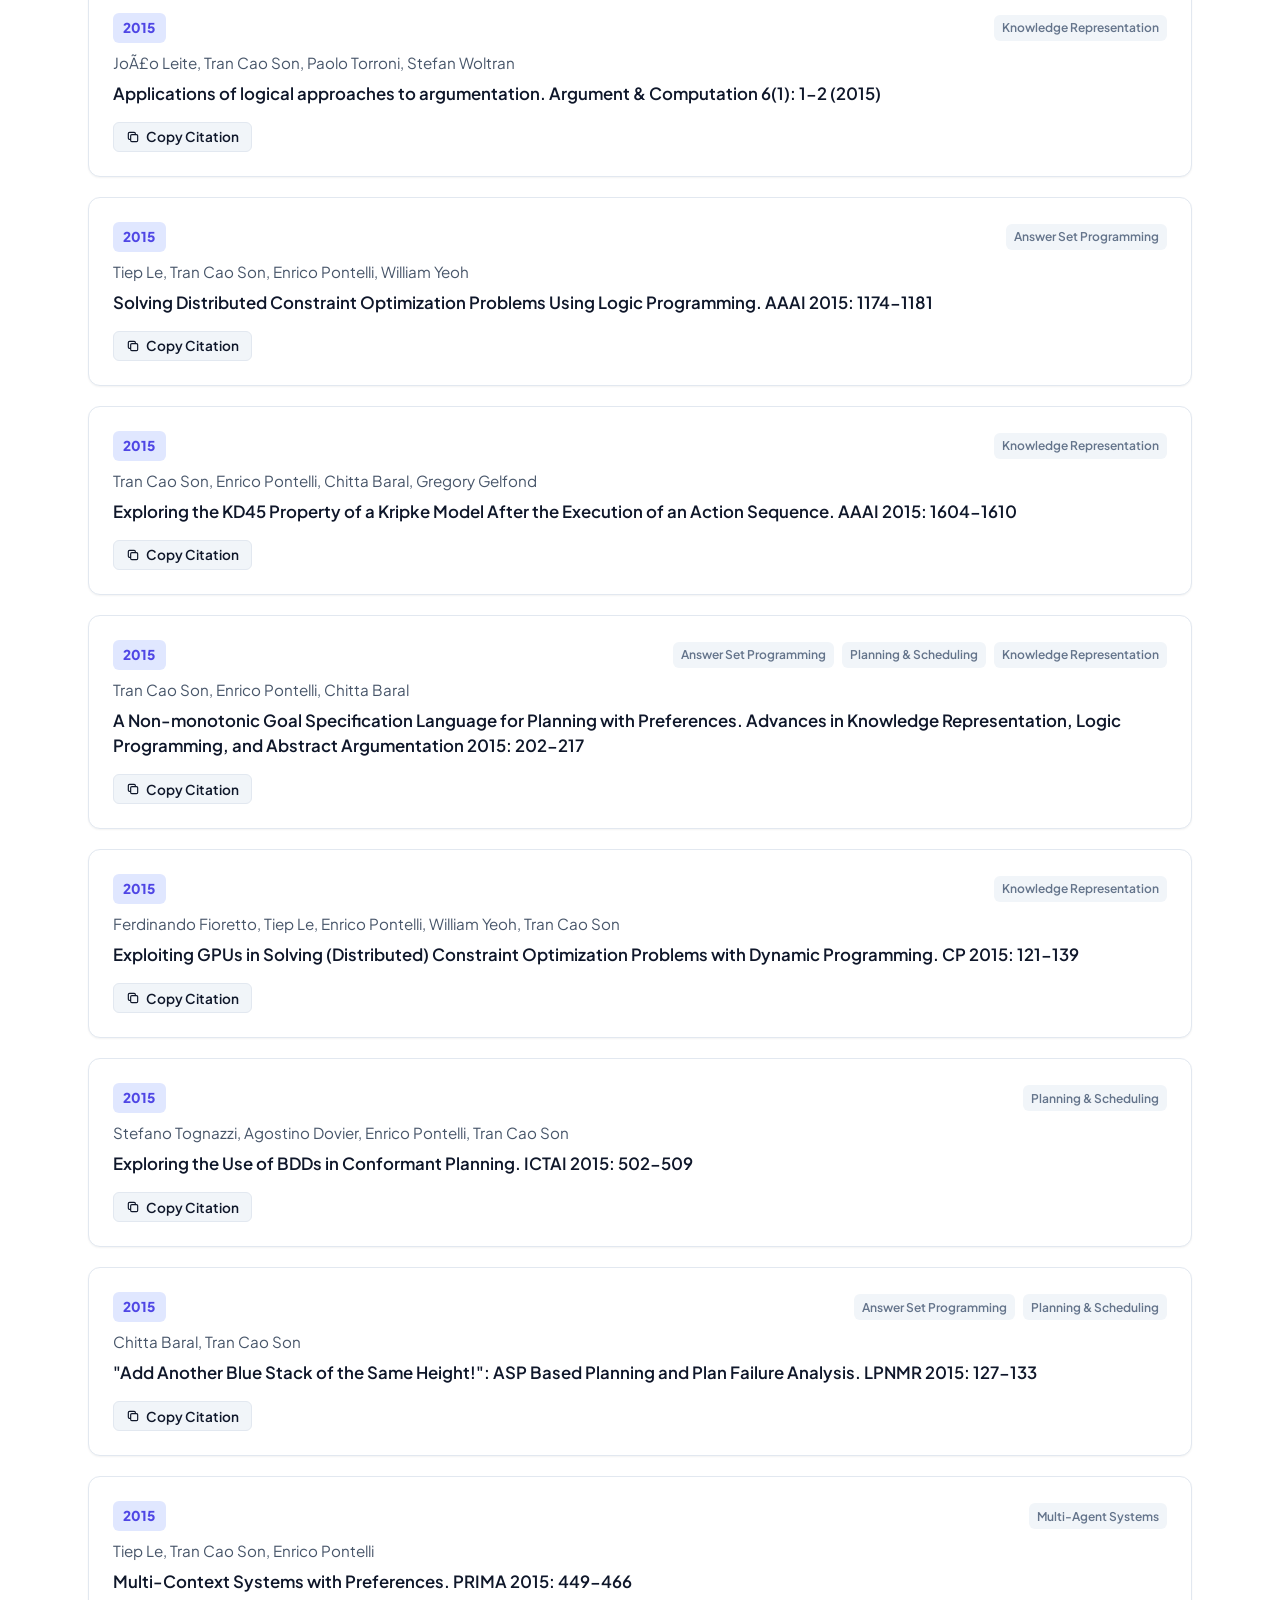
==== commit 9b4de90d: "Hide certificates to remove blank space" ====
--- a/index.html
+++ b/index.html
@@ -336,36 +336,24 @@
 
       <div class="awards-grid">
         <div class="award-card">
-          <div class="award-image-container gallery-item">
-            <img src="images/award1.jpg" alt="KR 2026 Test of Time Award Certificate">
-            <div class="award-image-overlay">
-              <svg width="24" height="24" fill="none" stroke="currentColor" viewBox="0 0 24 24"><path stroke-linecap="round" stroke-linejoin="round" stroke-width="2" ></path></svg>
-              <span>Click to view Certificate</span>
-            </div>
-          </div>
           <div class="award-content">
             <span class="award-badge">KR 2026 Test of Time Award</span>
             <h3>The Test of Time Award</h3>
             <div class="award-venue">23rd International Conference on Principles of Knowledge Representation and Reasoning (KR 2026)</div>
             <p class="award-paper">Awarded for the seminal paper: <em>"Adapting Golog for Composition of Semantic Web Services"</em> (published in KR 2002).</p>
             <div class="award-authors"><strong>Co-Authors:</strong> Sheila McIlraith and Tran Cao Son</div>
+            <a href="images/award1.jpg" >View Details</a>
           </div>
         </div>
 
         <div class="award-card">
-          <div class="award-image-container gallery-item">
-            <img src="images/award2.jpg" alt="ICLP 2026 20 Years Test-of-Time Award Certificate">
-            <div class="award-image-overlay">
-              <svg width="24" height="24" fill="none" stroke="currentColor" viewBox="0 0 24 24"><path stroke-linecap="round" stroke-linejoin="round" stroke-width="2"></path></svg>
-              <span>Click to view Certificate</span>
-            </div>
-          </div>
           <div class="award-content">
             <span class="award-badge">ICLP 2026 Test of Time Award</span>
             <h3>20 Years Test-of-Time Award</h3>
             <div class="award-venue">Association for Logic Programming (ALP) / International Conference on Logic Programming (ICLP 2026)</div>
             <p class="award-paper">Awarded for the influential paper: <em>"Justifications for Logic Programs Under Answer Set Semantics"</em>.</p>
             <div class="award-authors"><strong>Co-Authors:</strong> Enrico Pontelli and Tran Cao Son</div>
+            <a href="images/award2.jpg" >View Details</a>
           </div>
         </div>
       </div>
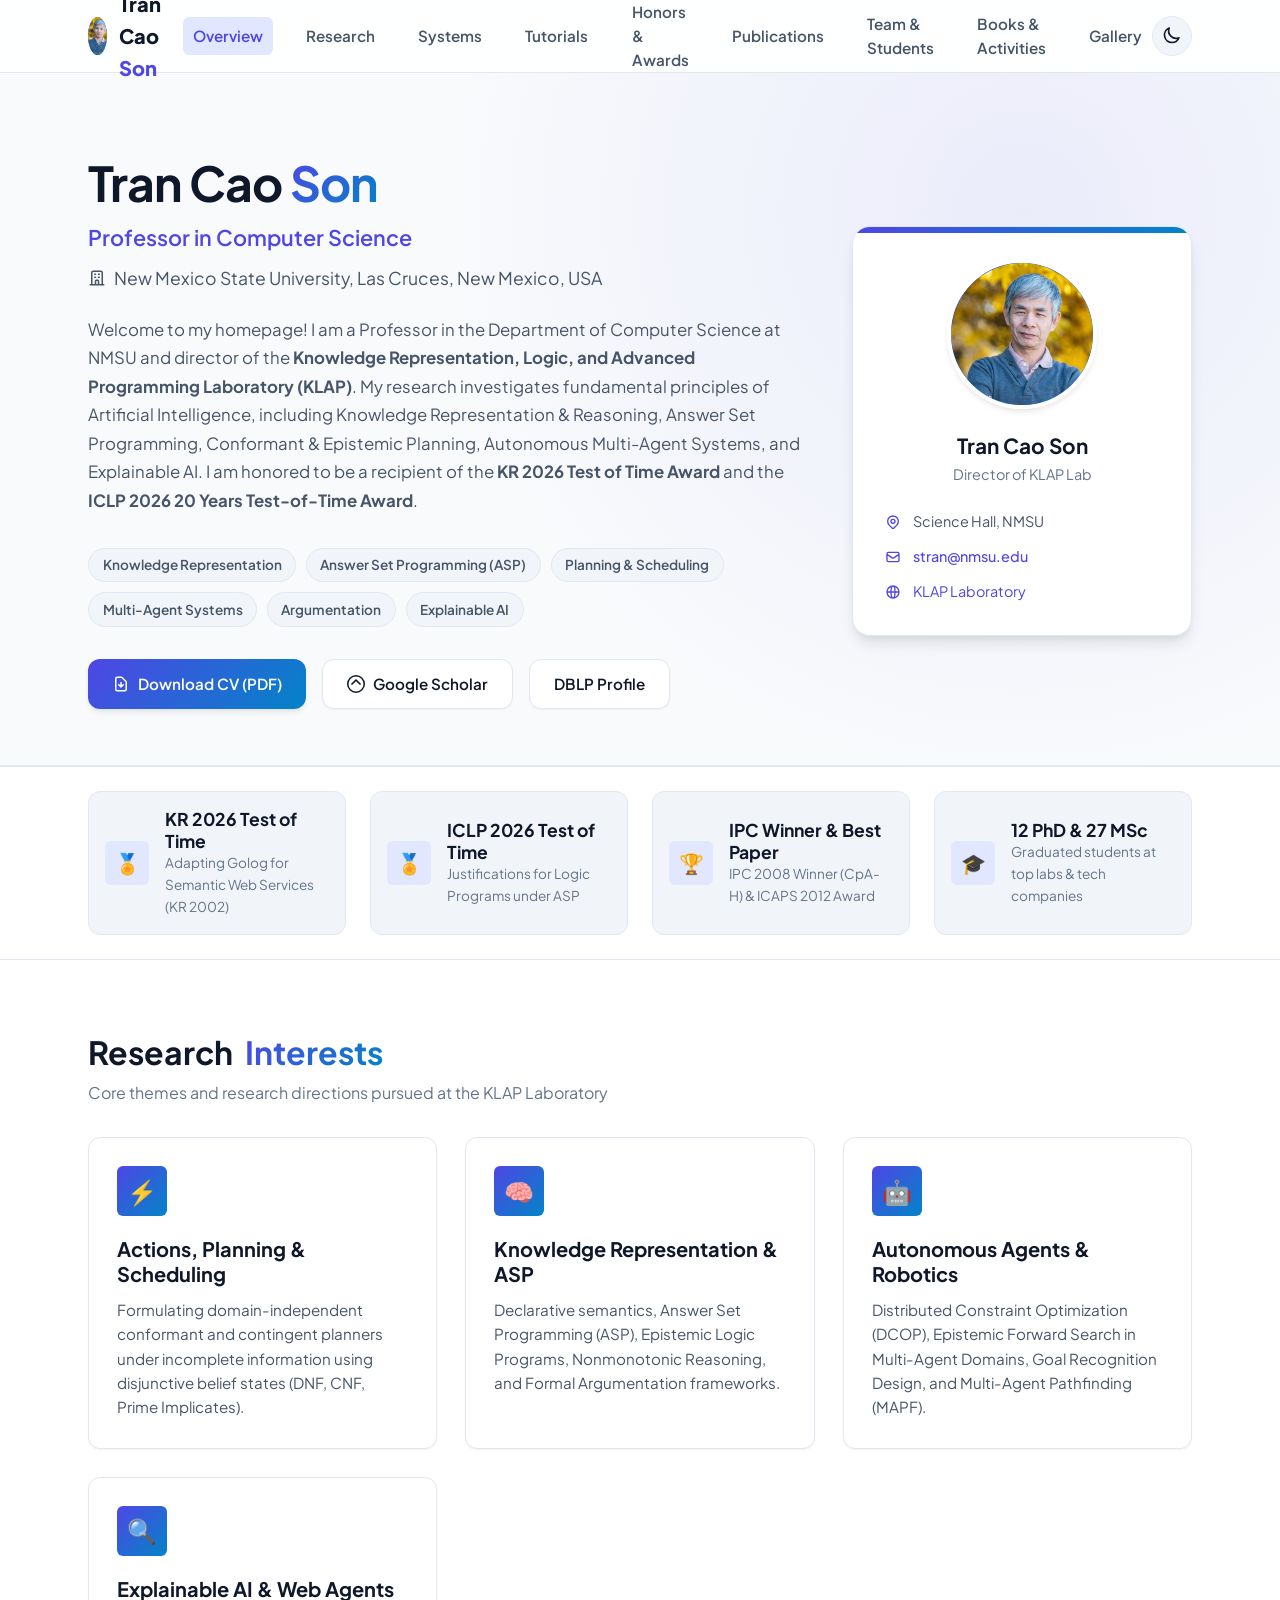
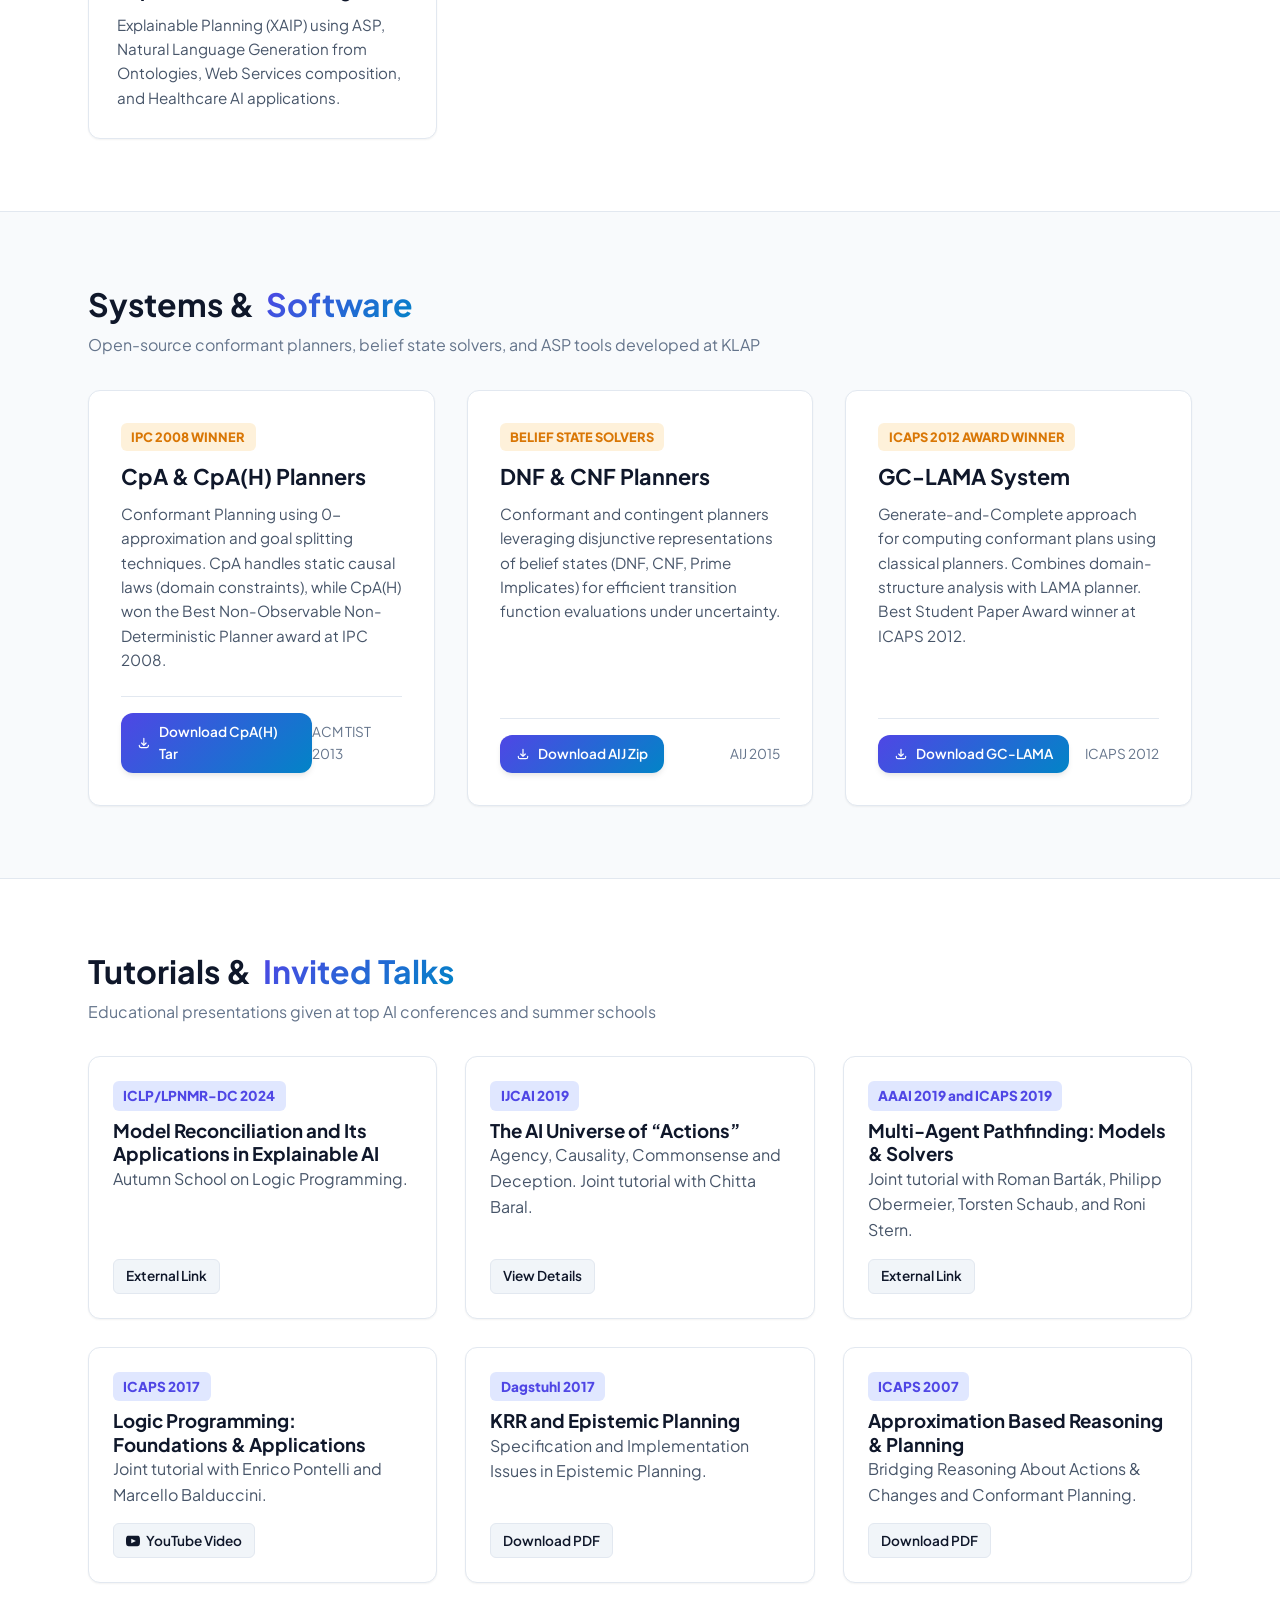
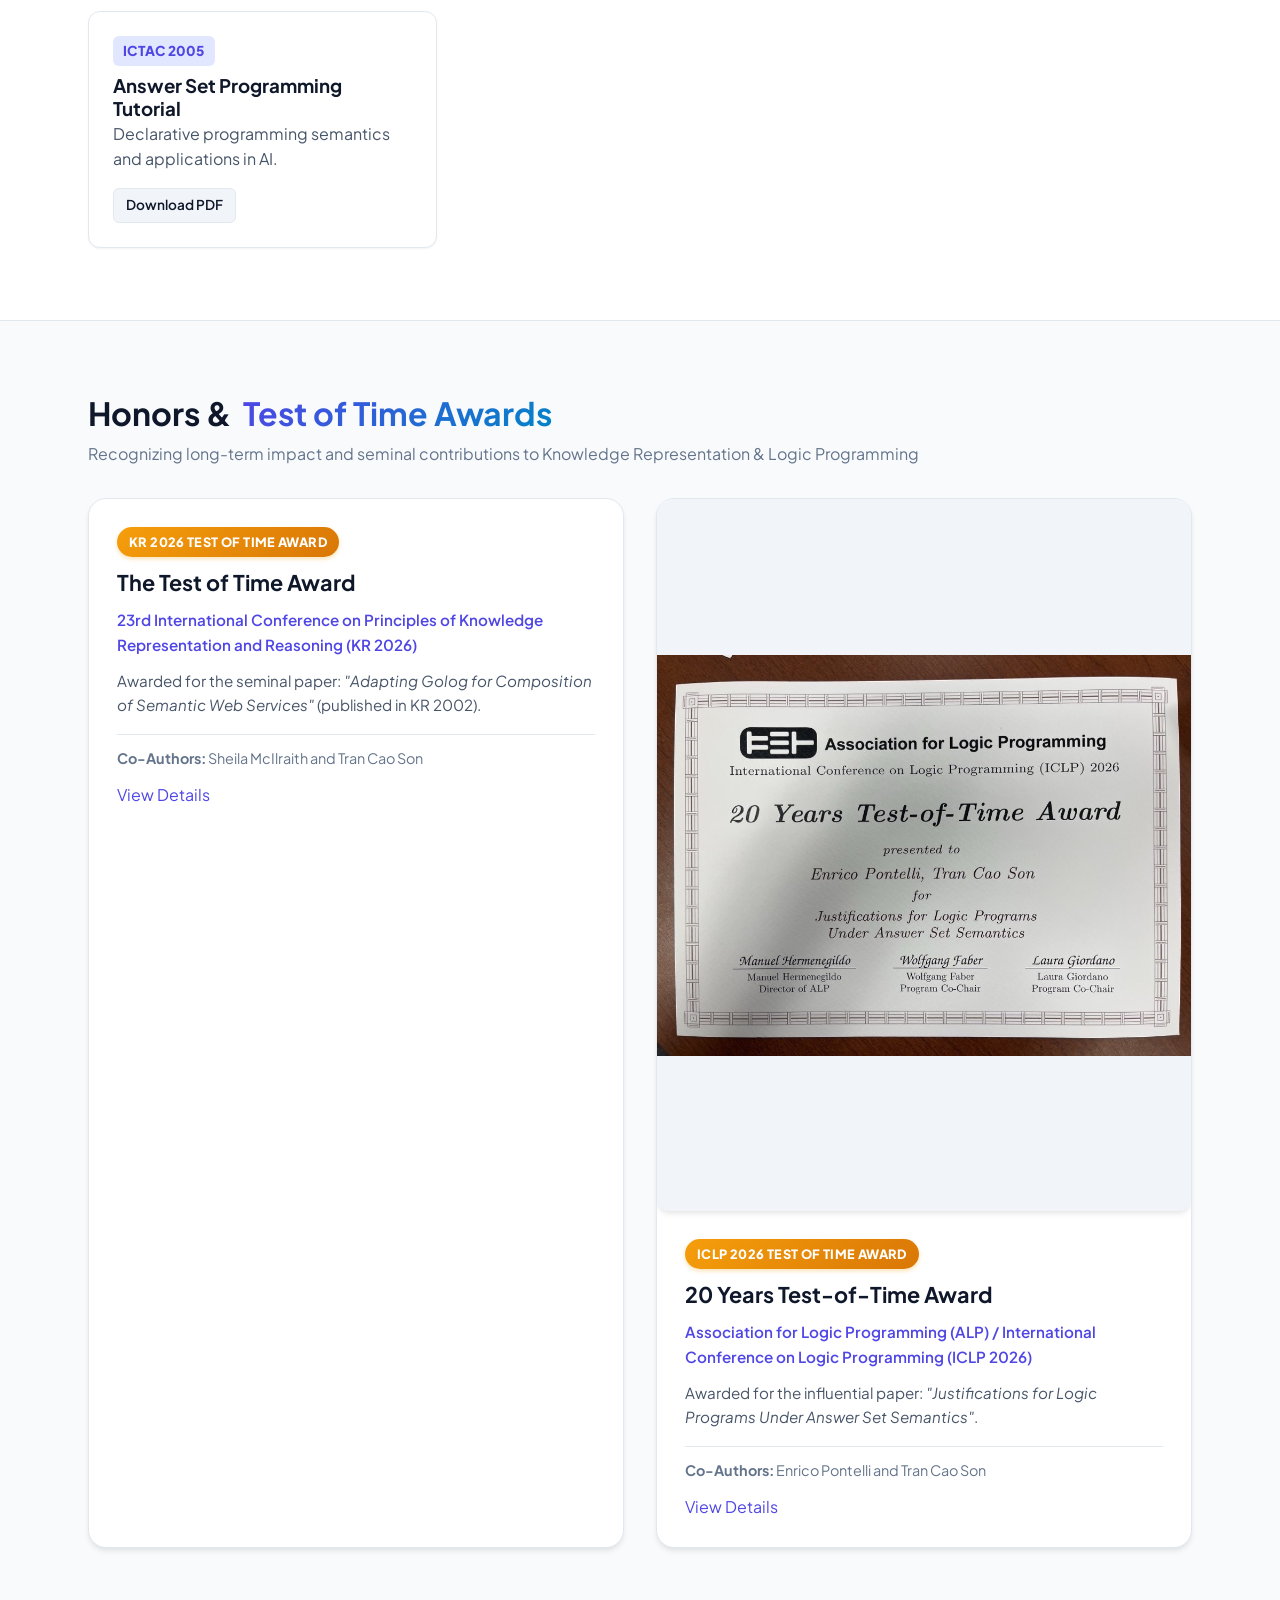
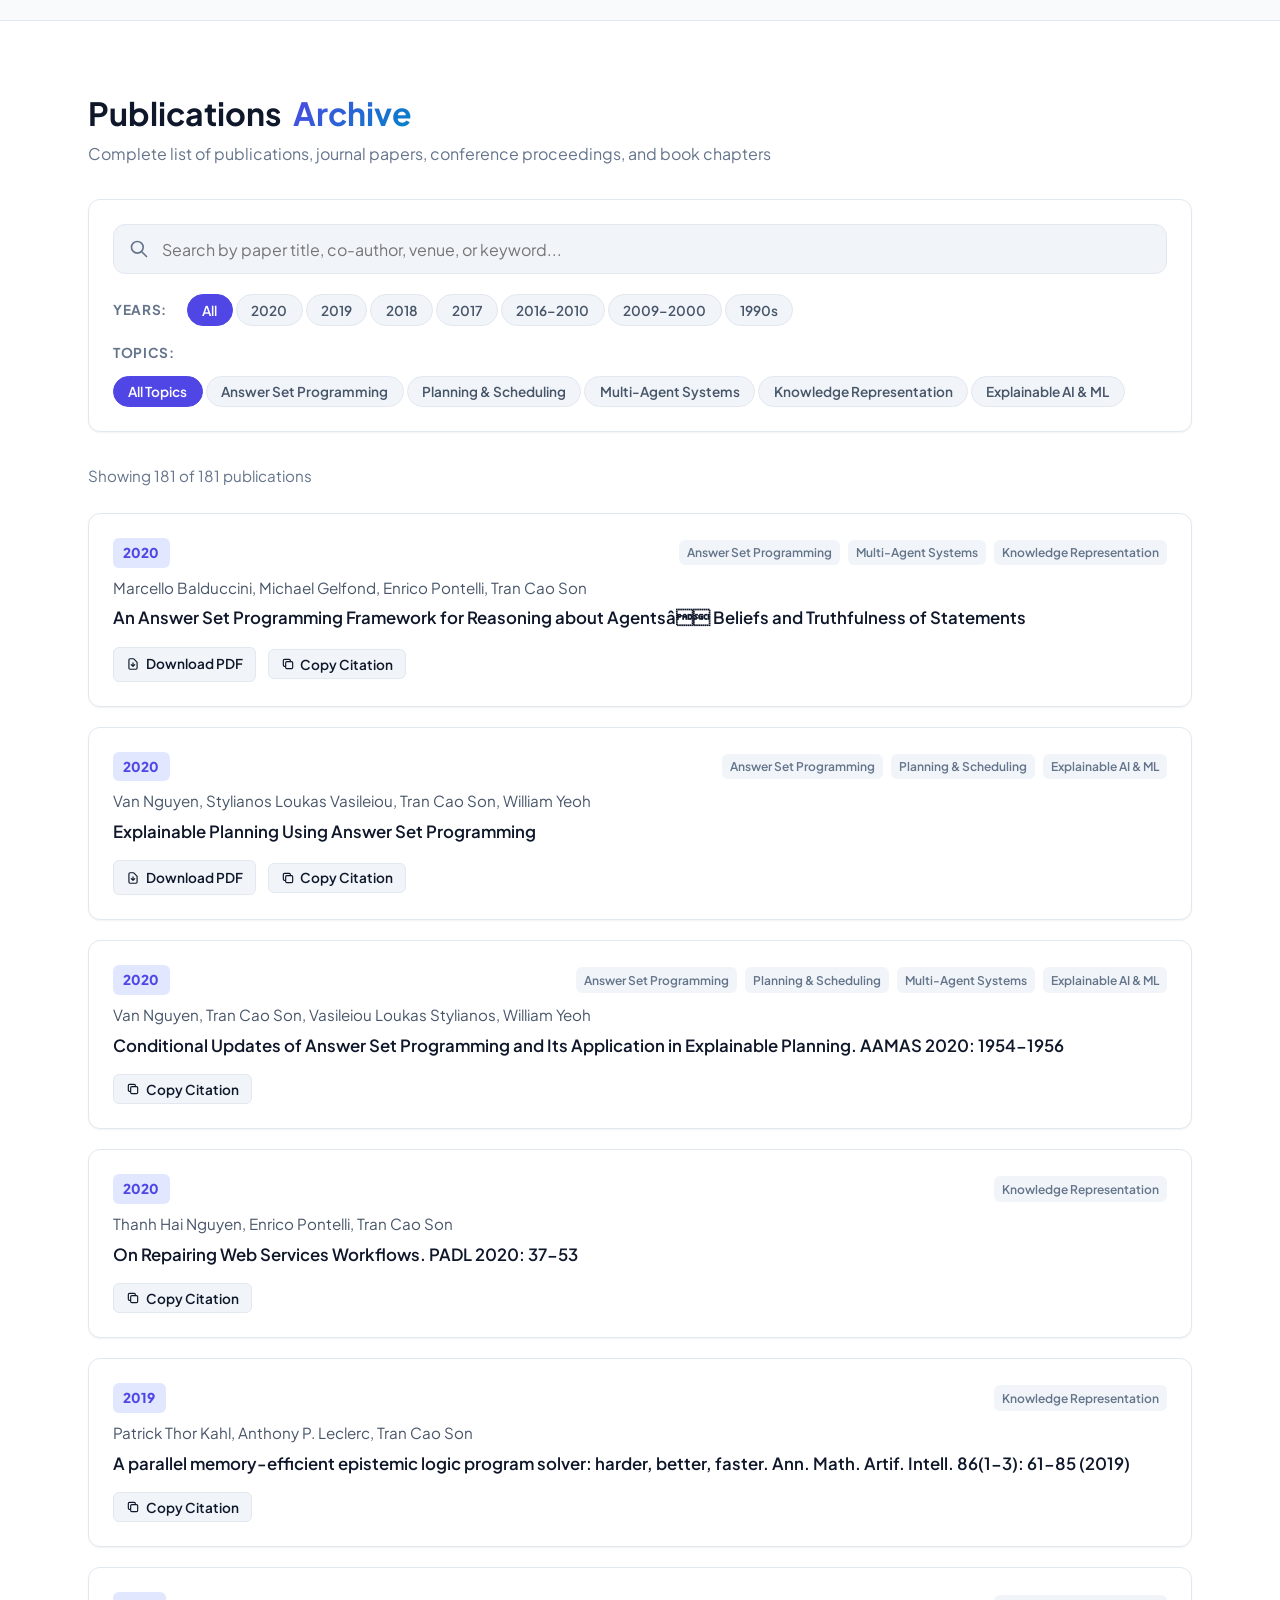
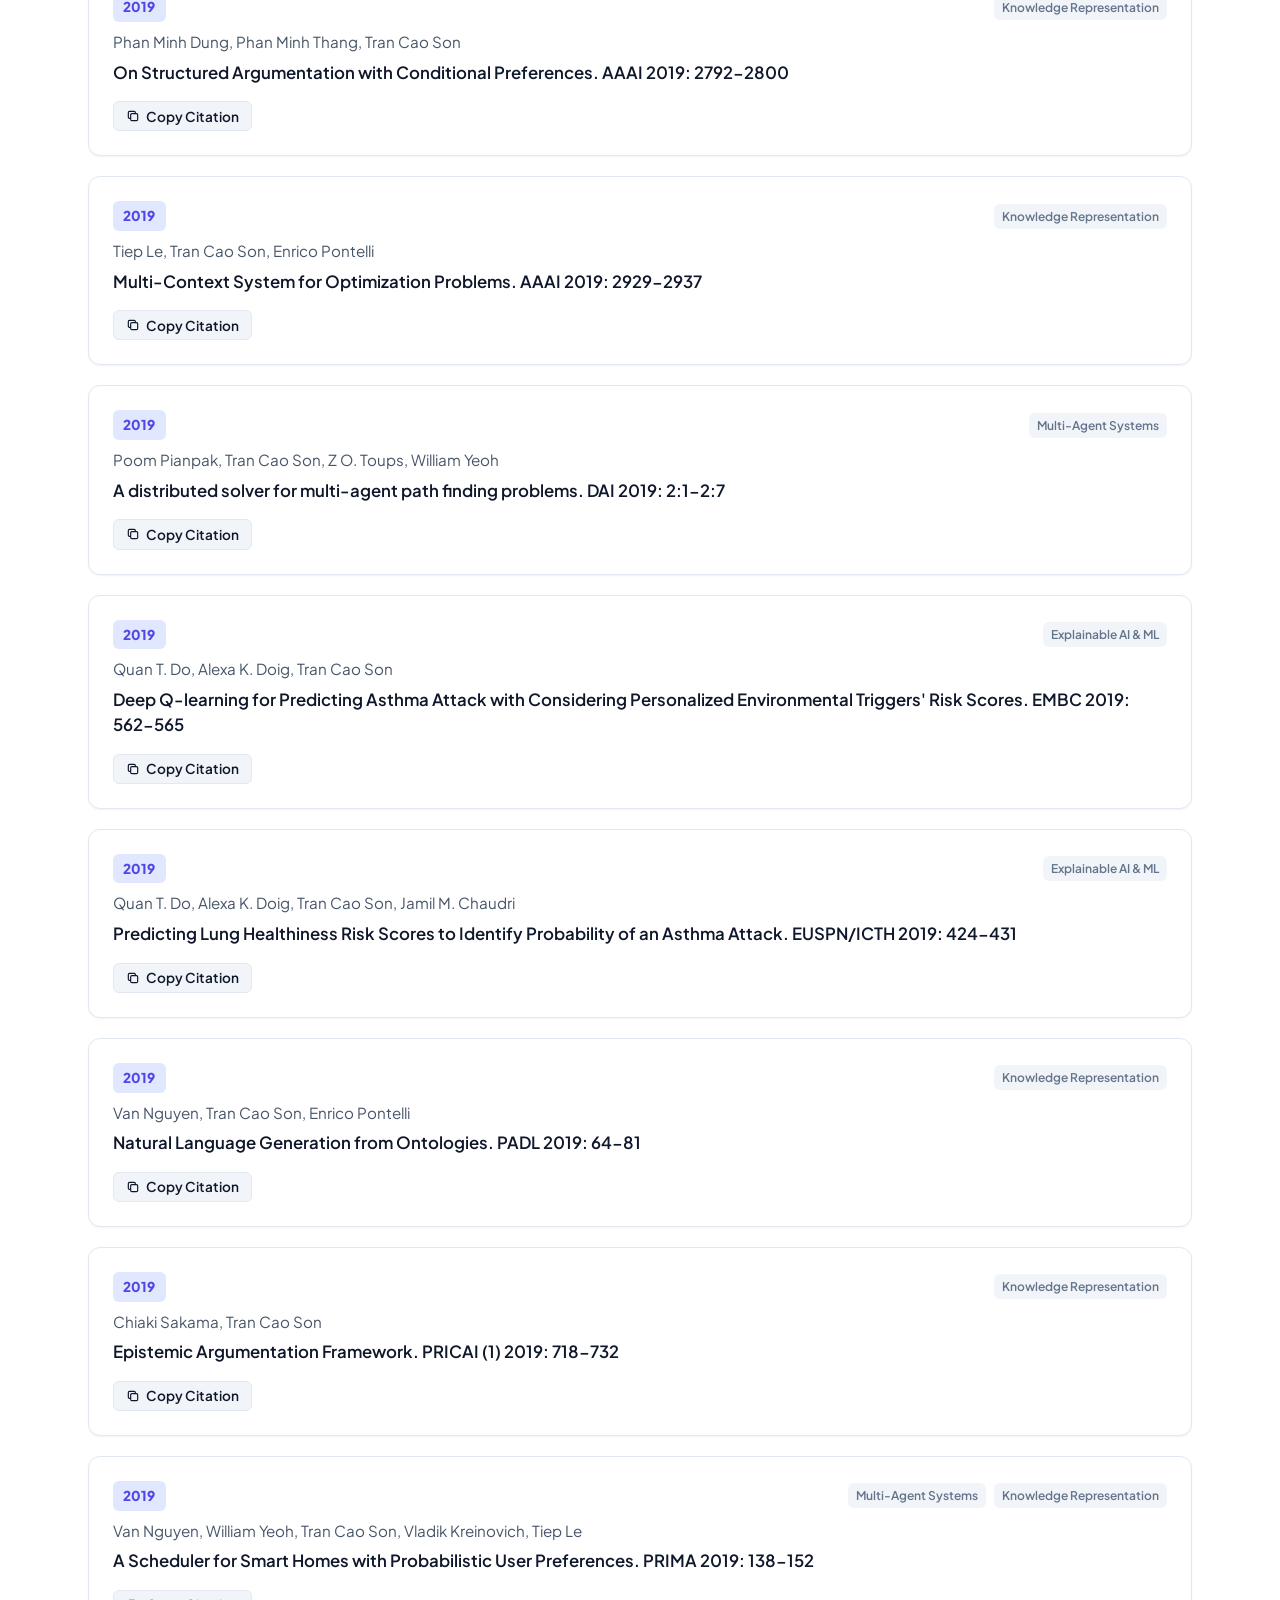
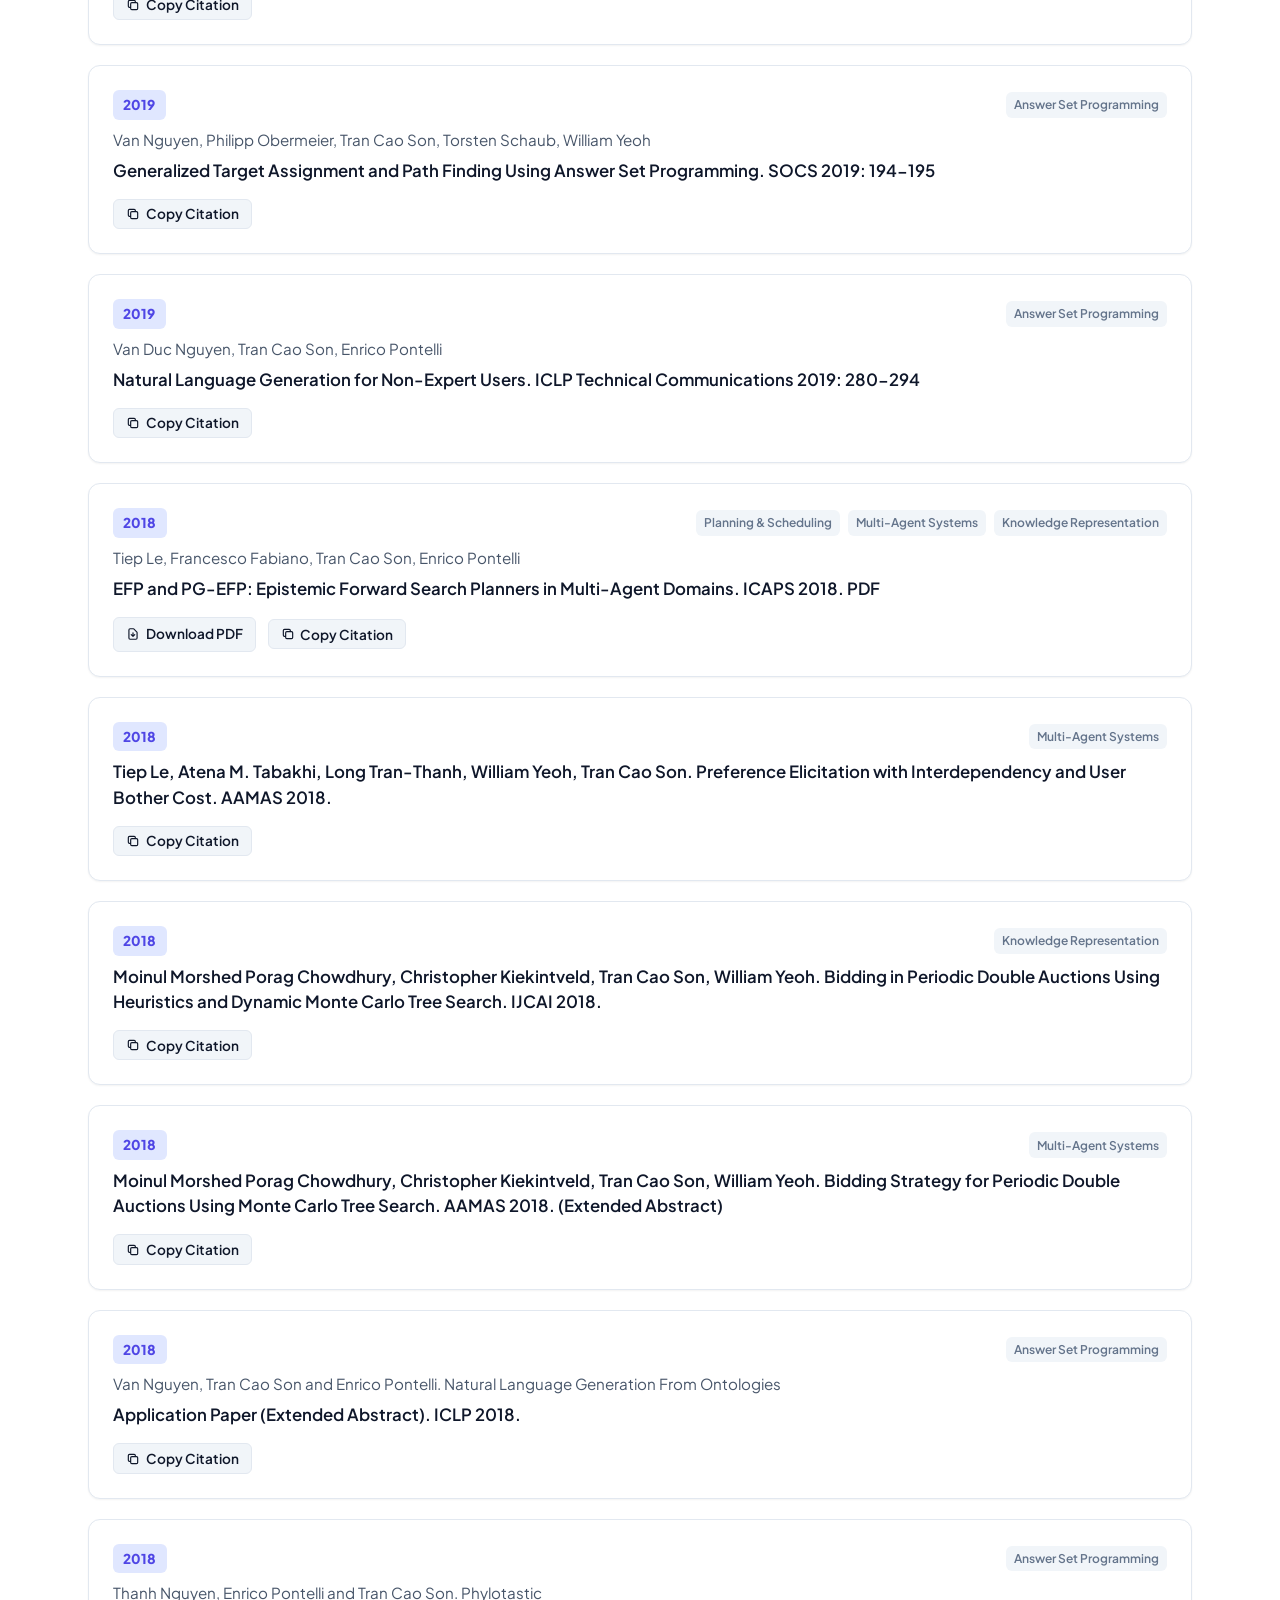
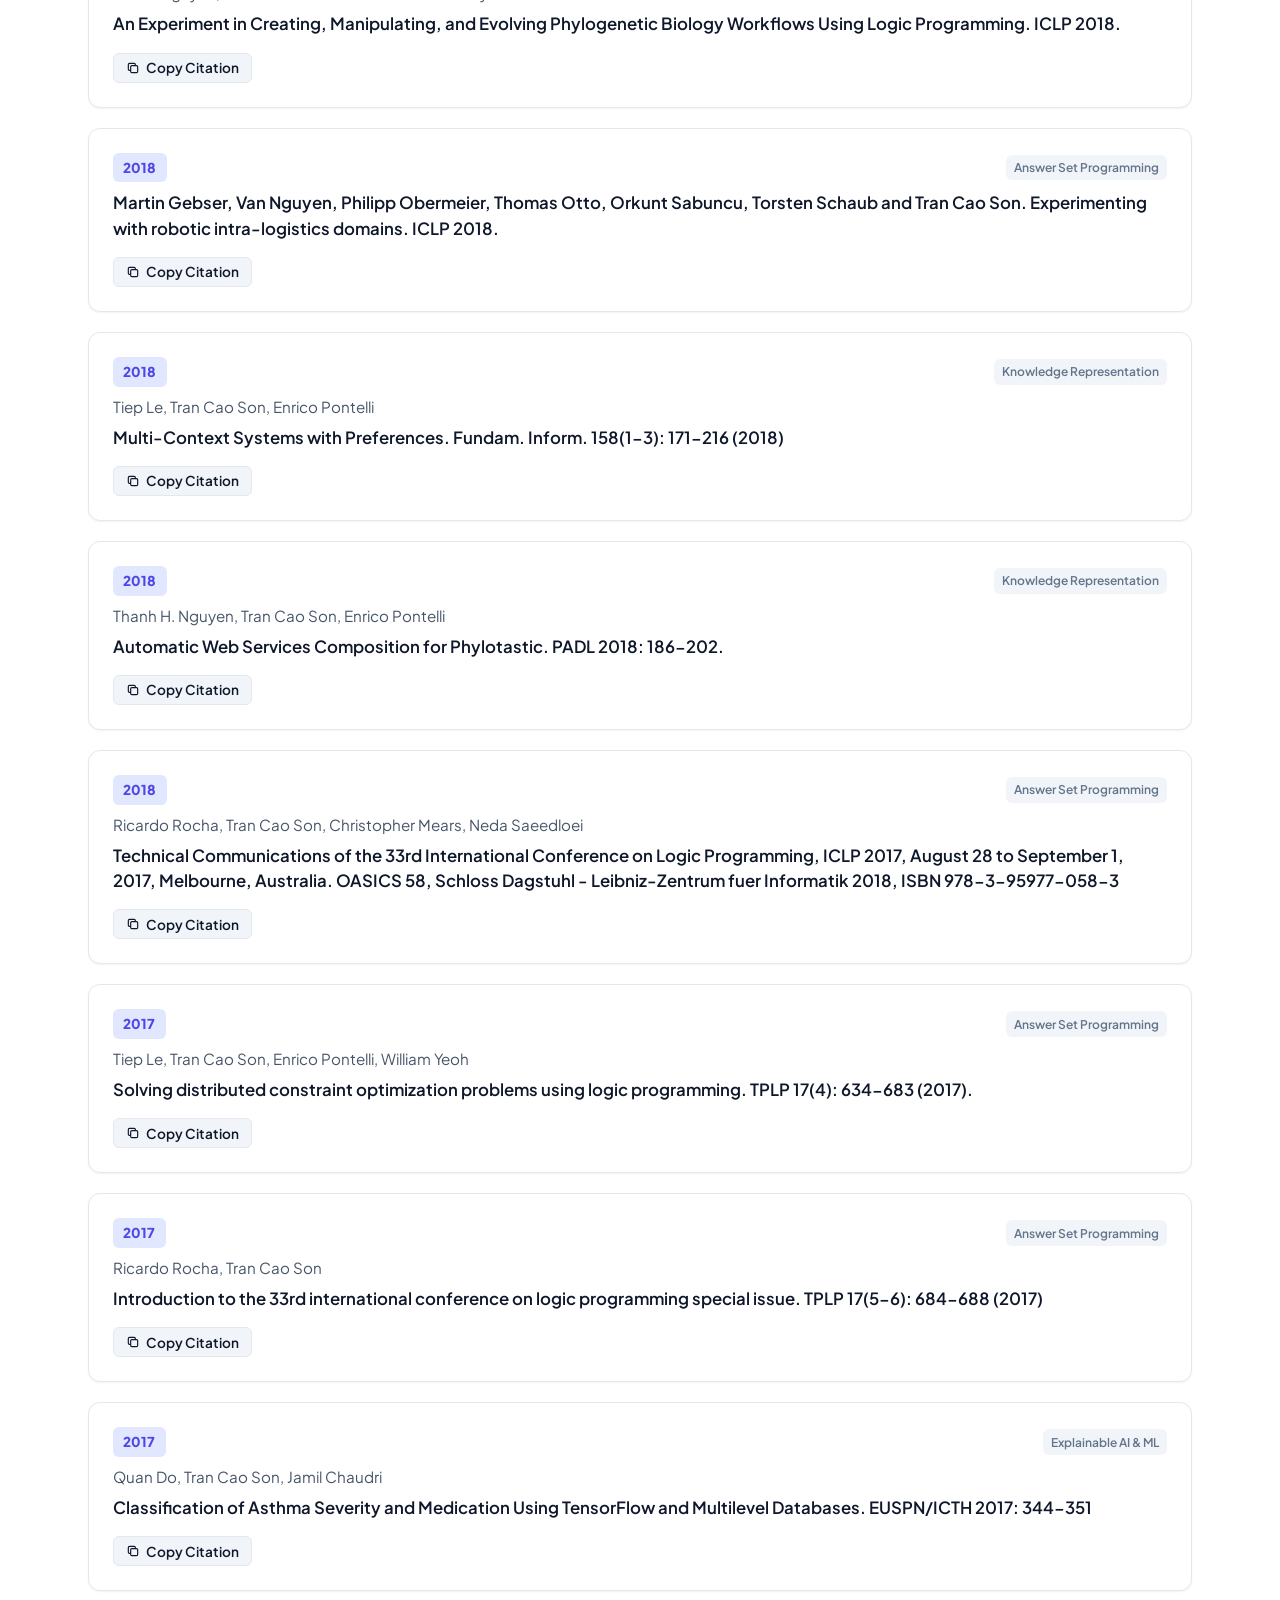
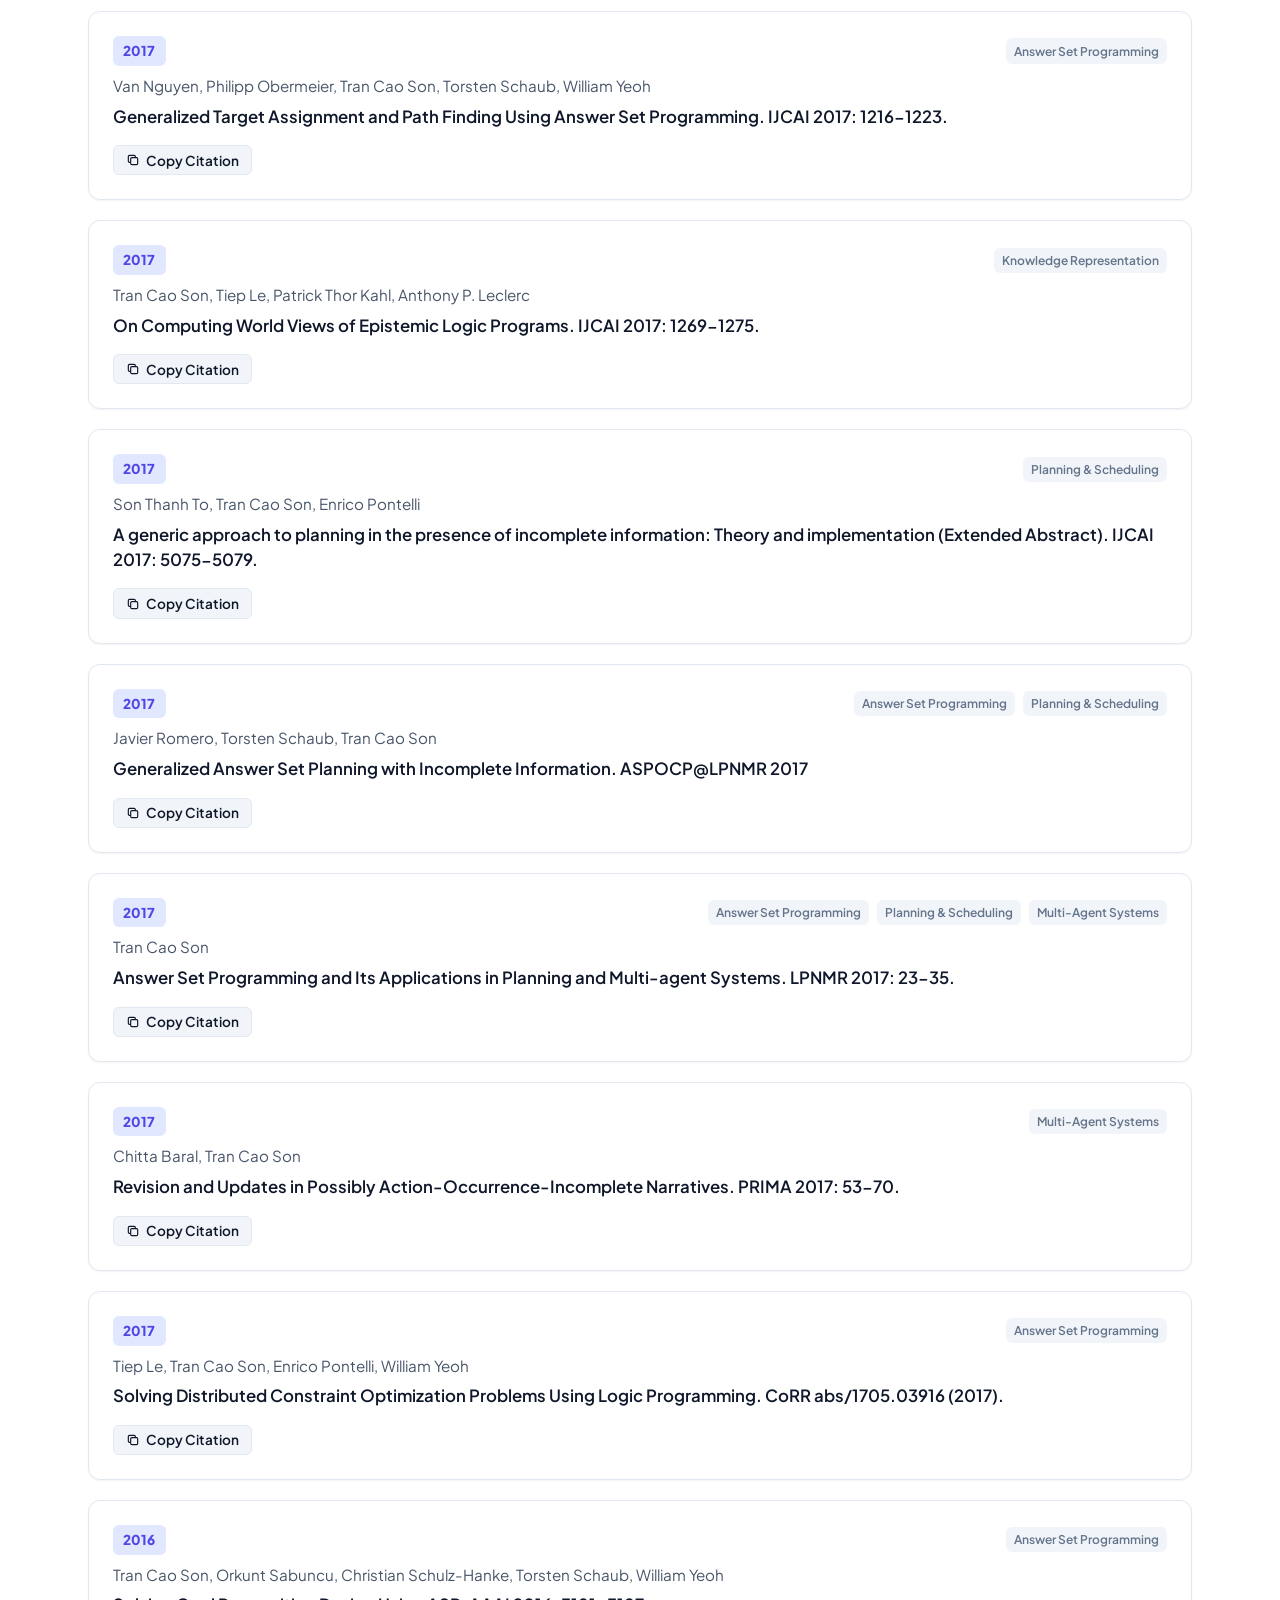
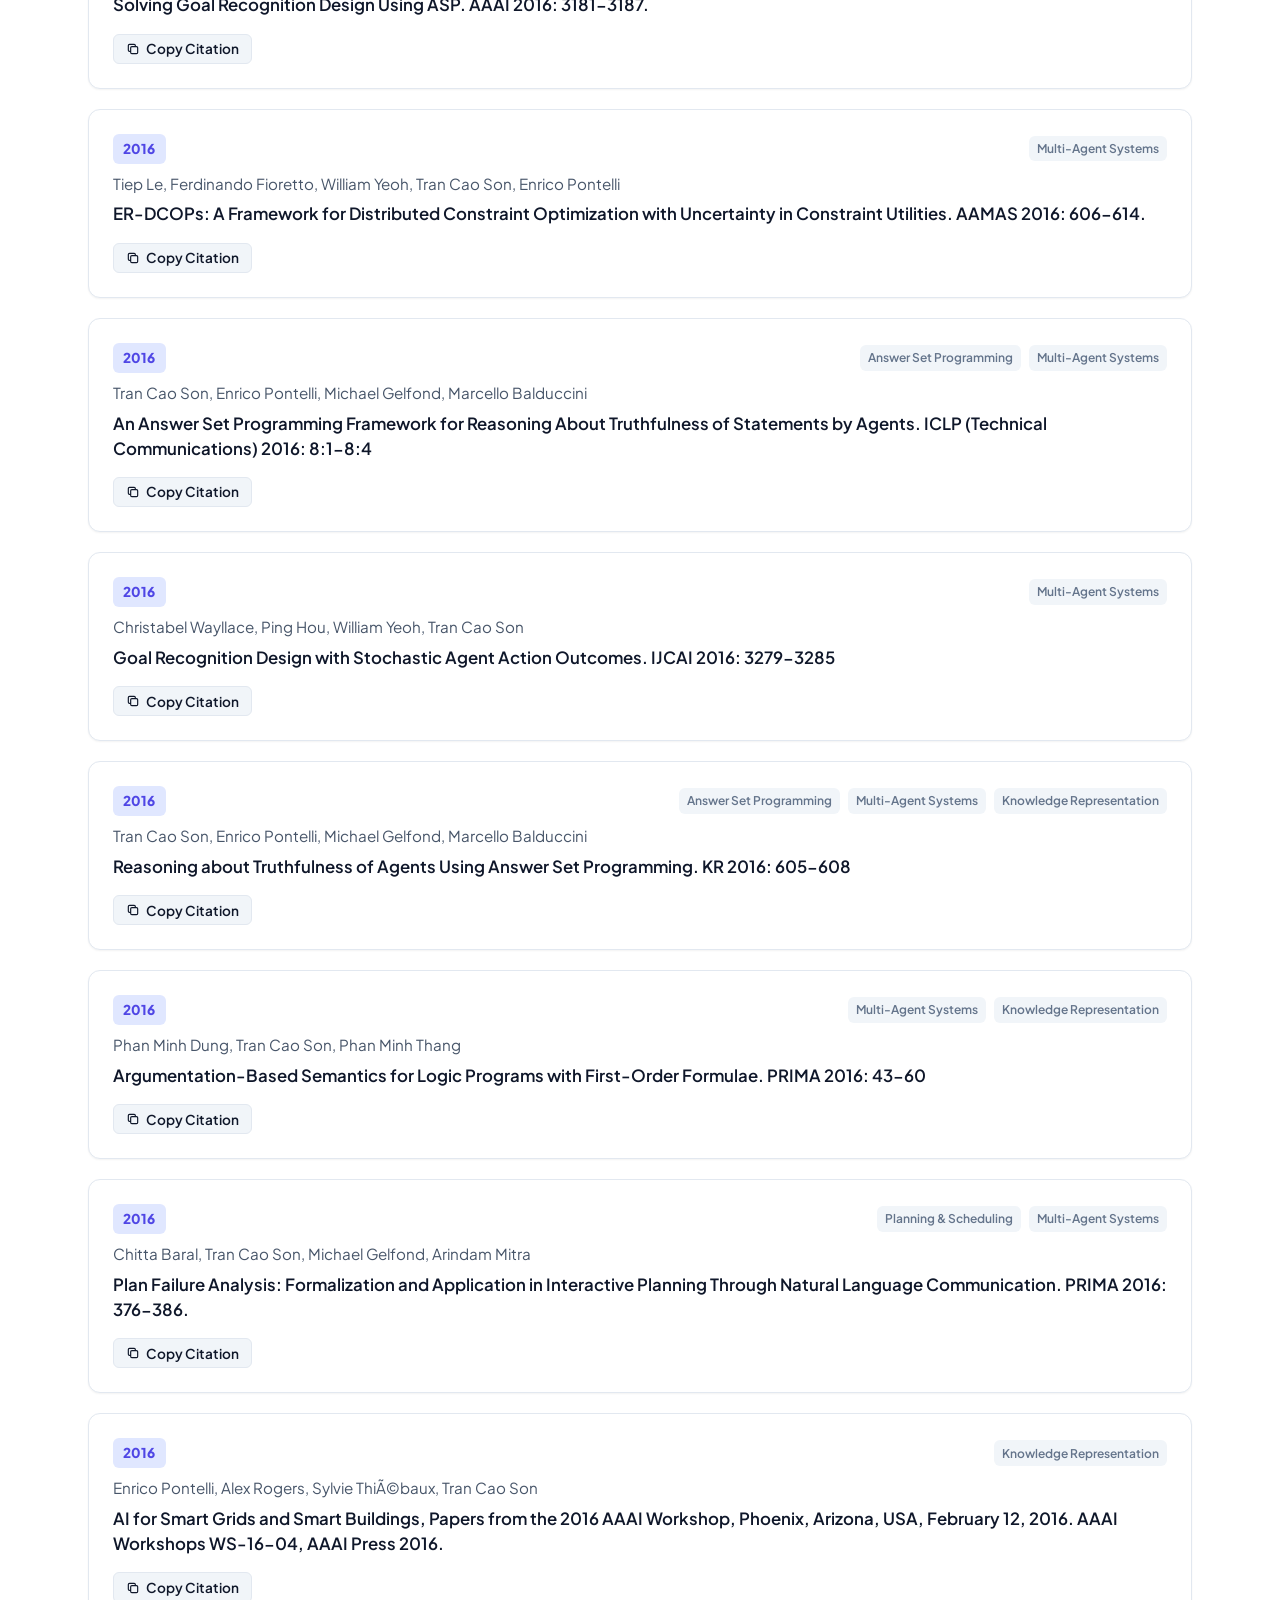
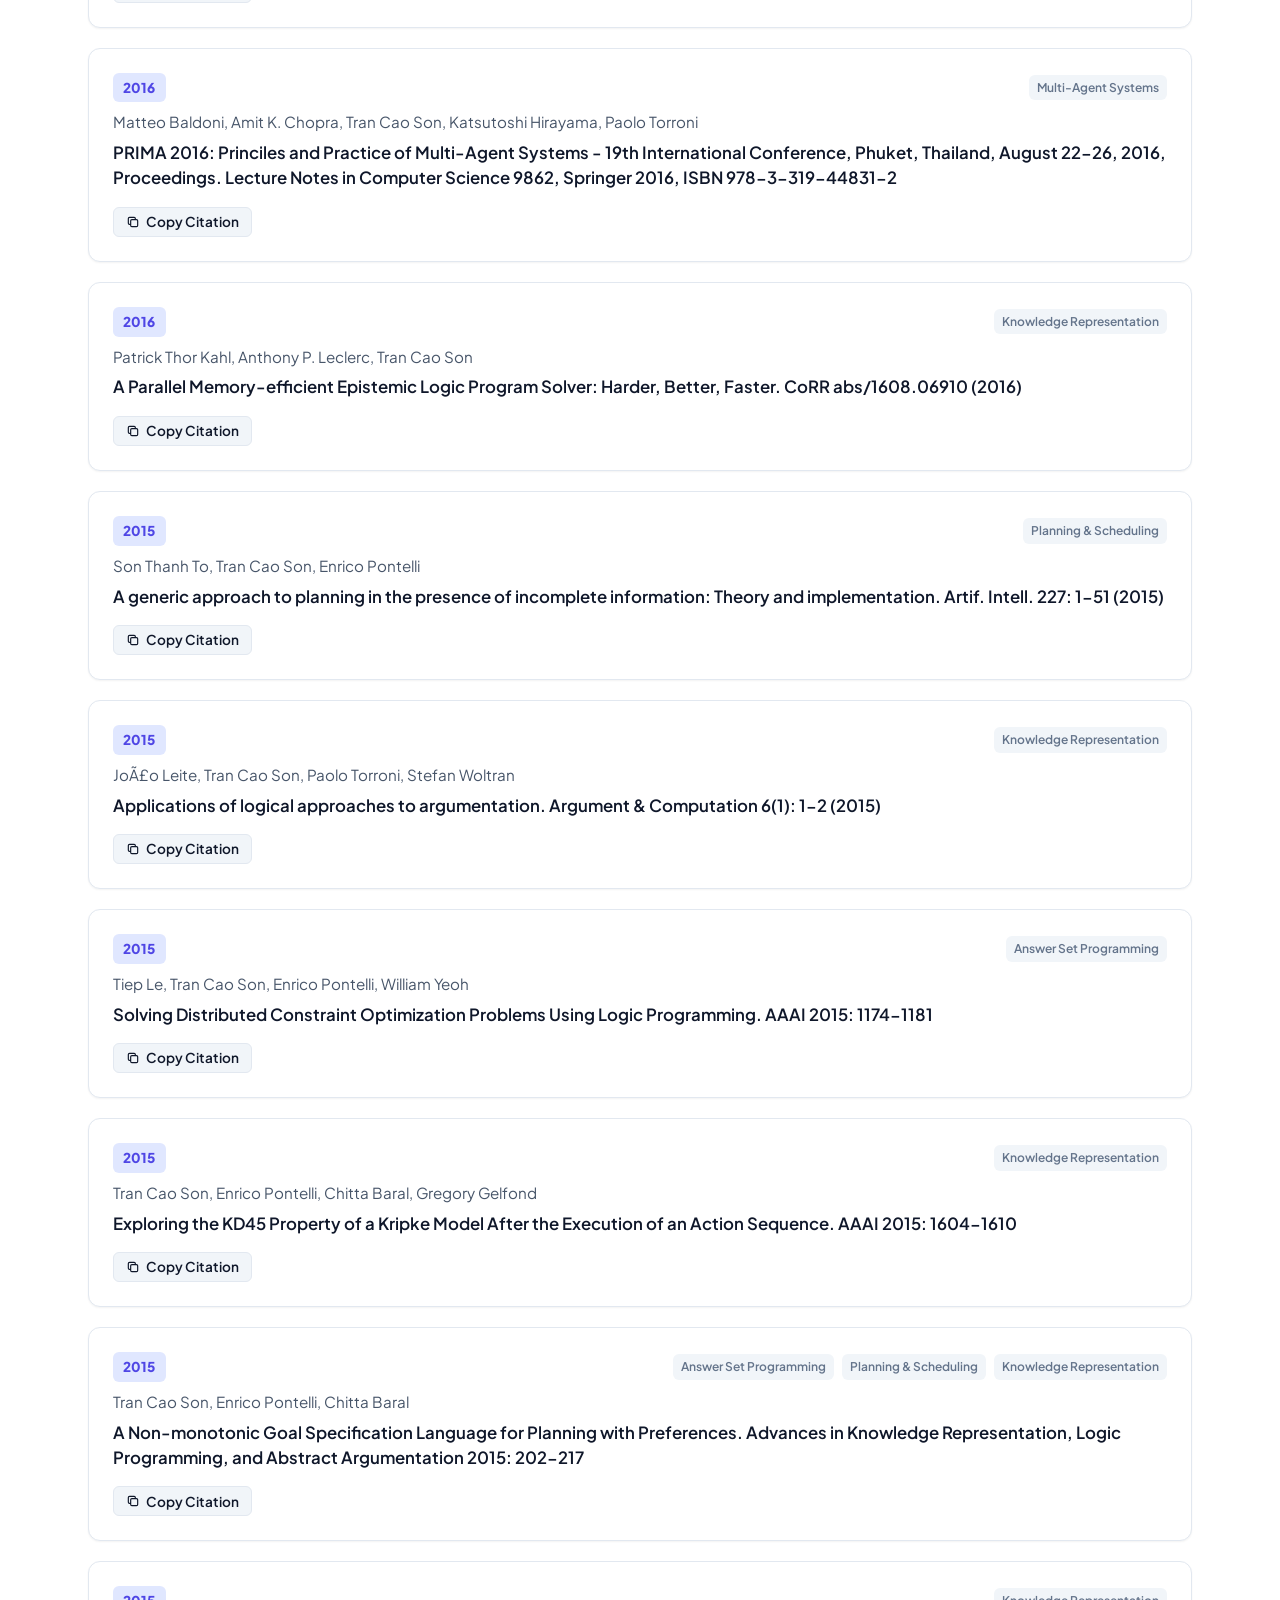
==== commit 0e52cd77: "Updated URL for Chitta and Michael" ====
--- a/index.html
+++ b/index.html
@@ -347,6 +347,9 @@
         </div>
 
         <div class="award-card">
+          <div class="award-image-container gallery-item">
+            <img src="images/award2.jpg" alt="ICLP 2026 20 Years Test-of-Time Award Certificate">
+          </div>
           <div class="award-content">
             <span class="award-badge">ICLP 2026 Test of Time Award</span>
             <h3>20 Years Test-of-Time Award</h3>
@@ -718,7 +721,7 @@
       <div style="margin-top: 3rem; background: var(--bg-card); border: 1px solid var(--border-color); border-radius: var(--radius-md); padding: 1.75rem;">
         <h3 style="margin-bottom: 1rem; font-size: 1.25rem;">Academic Advisors & Links</h3>
         <ul style="display: grid; grid-template-columns: repeat(auto-fit, minmax(260px, 1fr)); gap: 1rem;">
-          <li><strong>Academic Advisors:</strong> <a href="http://www.public.asu.edu/~cbaral/" target="_blank">Chitta Baral</a>, <a href="http://www.cs.ait.ac.th/~dung/" target="_blank">Phan Minh Dung</a>, <a href="http://www.cs.ttu.edu/~mgelfond/" target="_blank">Michael Gelfond</a></li>
+          <li><strong>Academic Advisors:</strong> <a href="https://scholar.google.com/citations?hl=en&user=9Yd716IAAAAJ" target="_blank">Chitta Baral</a>, <a href="http://www.cs.ait.ac.th/~dung/" target="_blank">Phan Minh Dung</a>, <a href="https://scholar.google.com/citations?user=GHs5K2MAAAAJ&hl=en" target="_blank">Michael Gelfond</a></li>
           <li><strong>Hometown:</strong> <a href="http://www.vietnamtourism.com" target="_blank">Nam Dinh, Vietnam</a></li>
           <li><strong>Lunar Calendar:</strong> <a href="http://www.informatik.uni-leipzig.de/~duc/amlich/" target="_blank">Vietnamese Lunar Calendar (Ho Ngoc Duc)</a></li>
         </ul>
